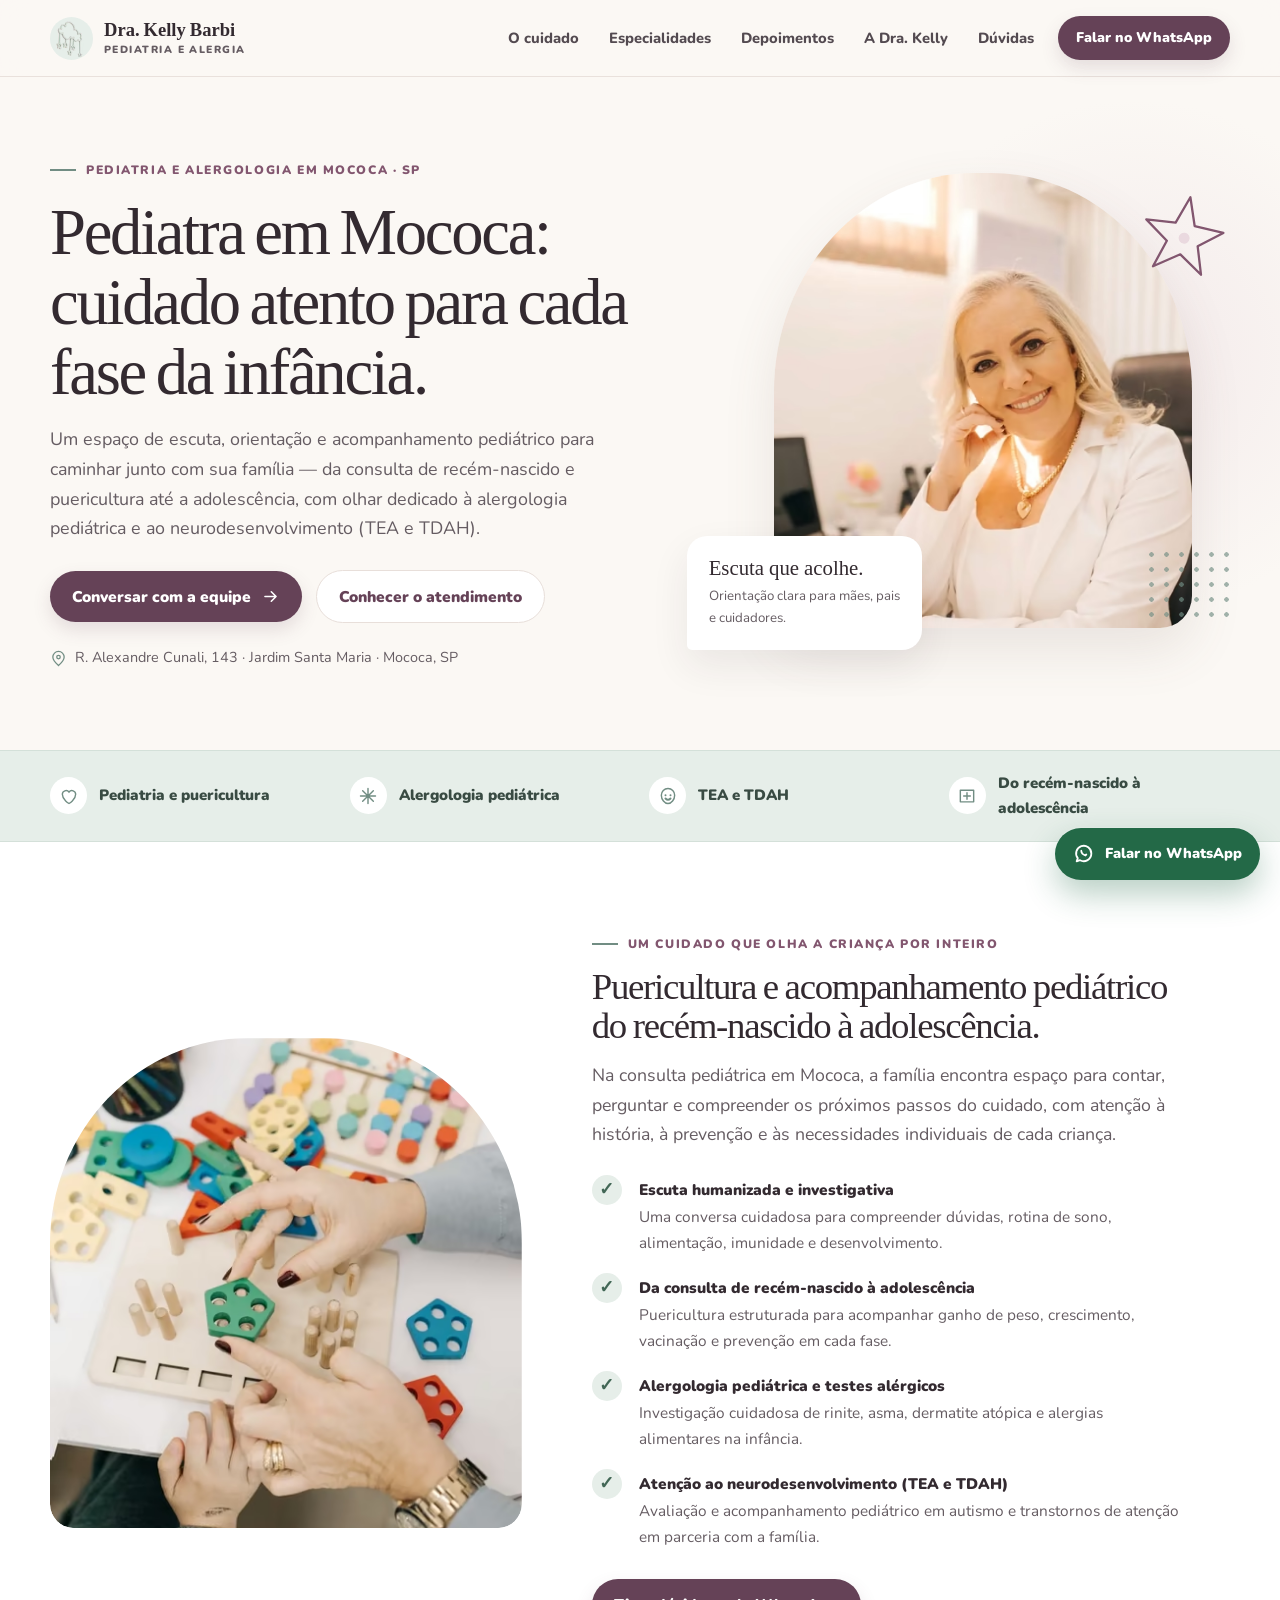
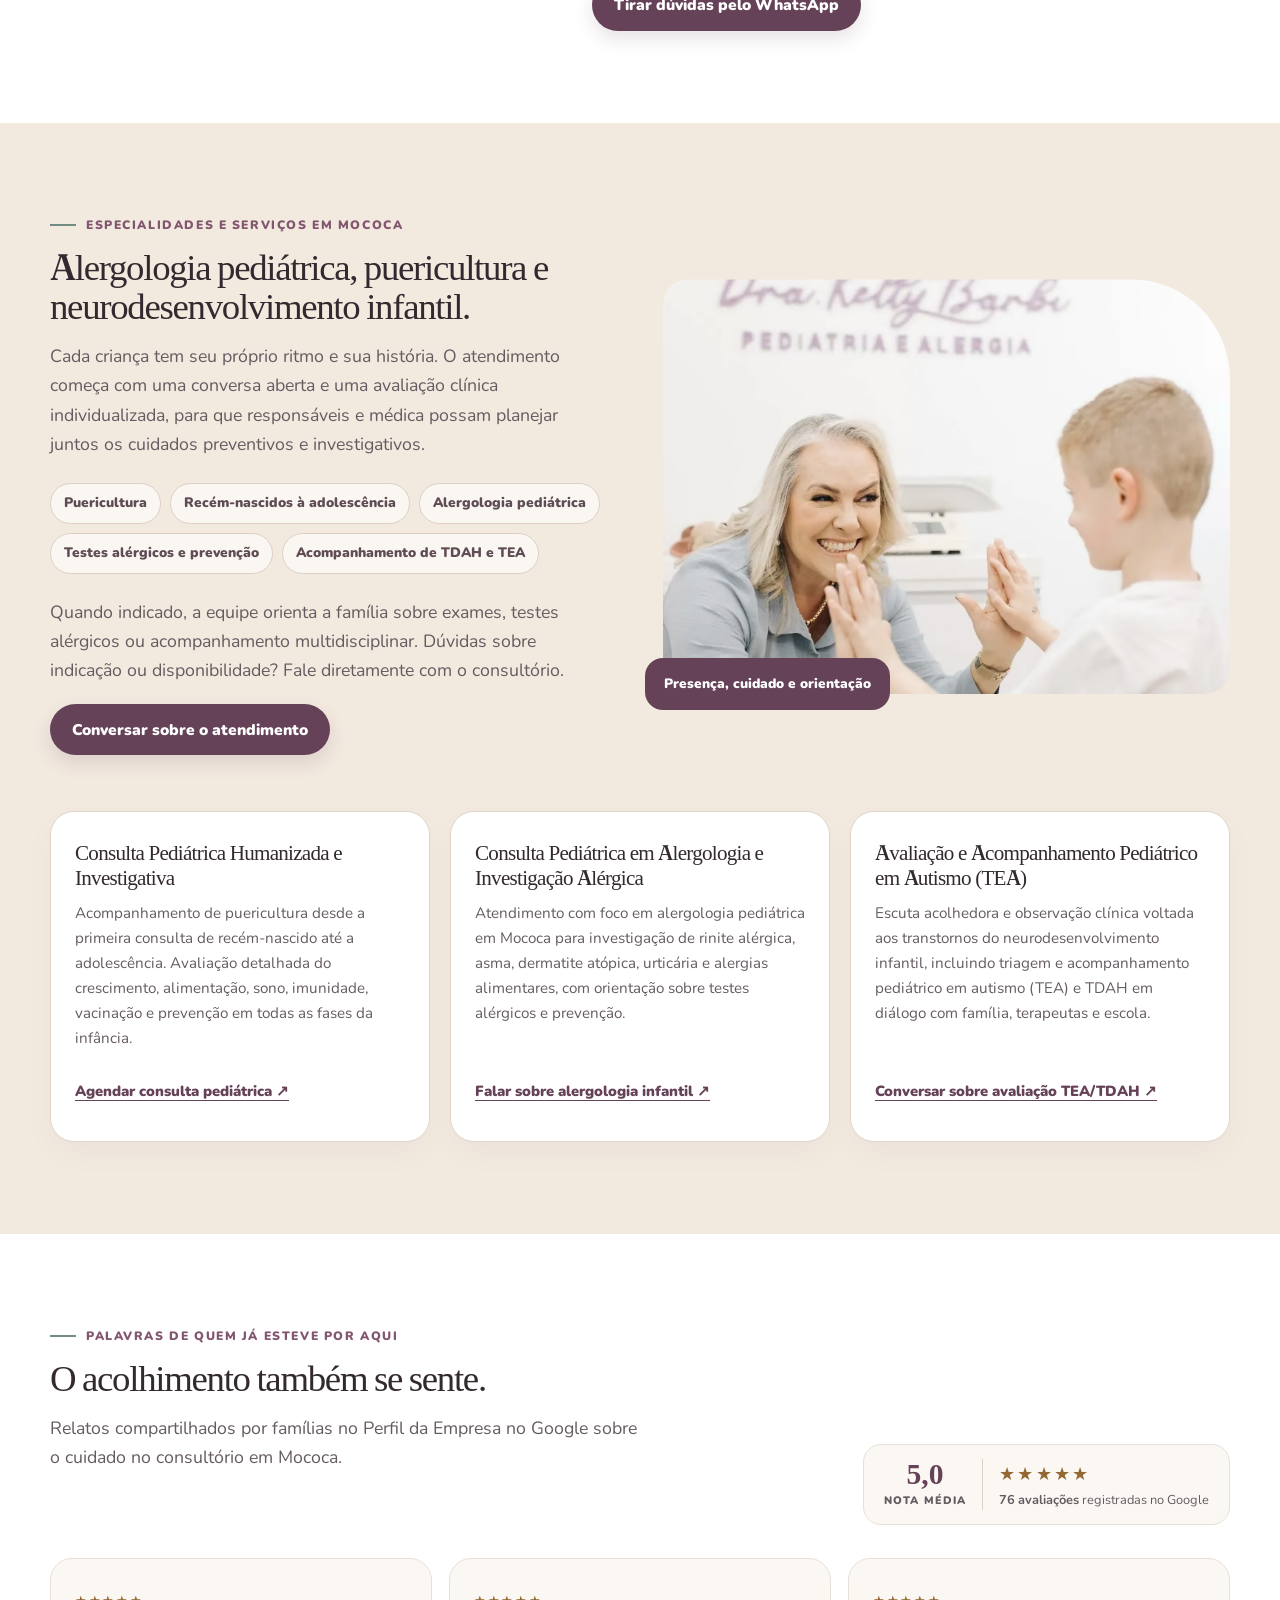
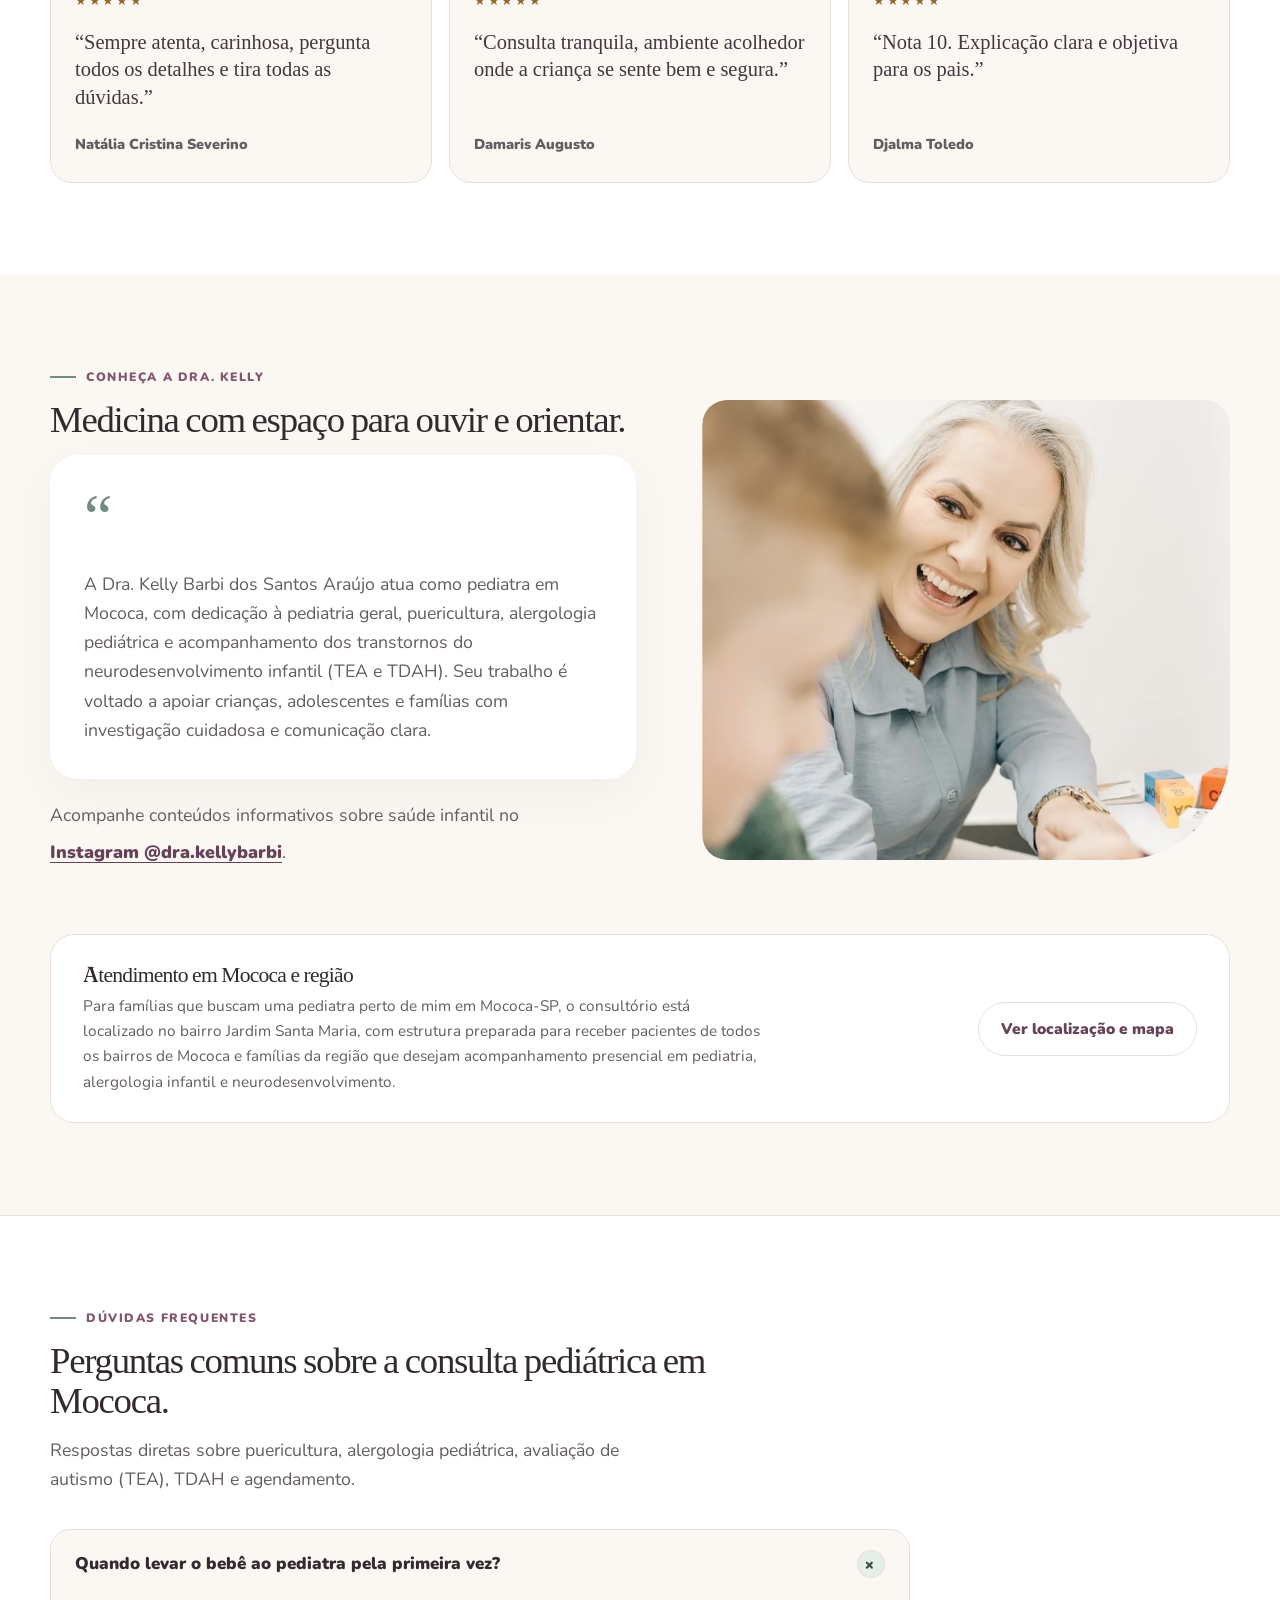
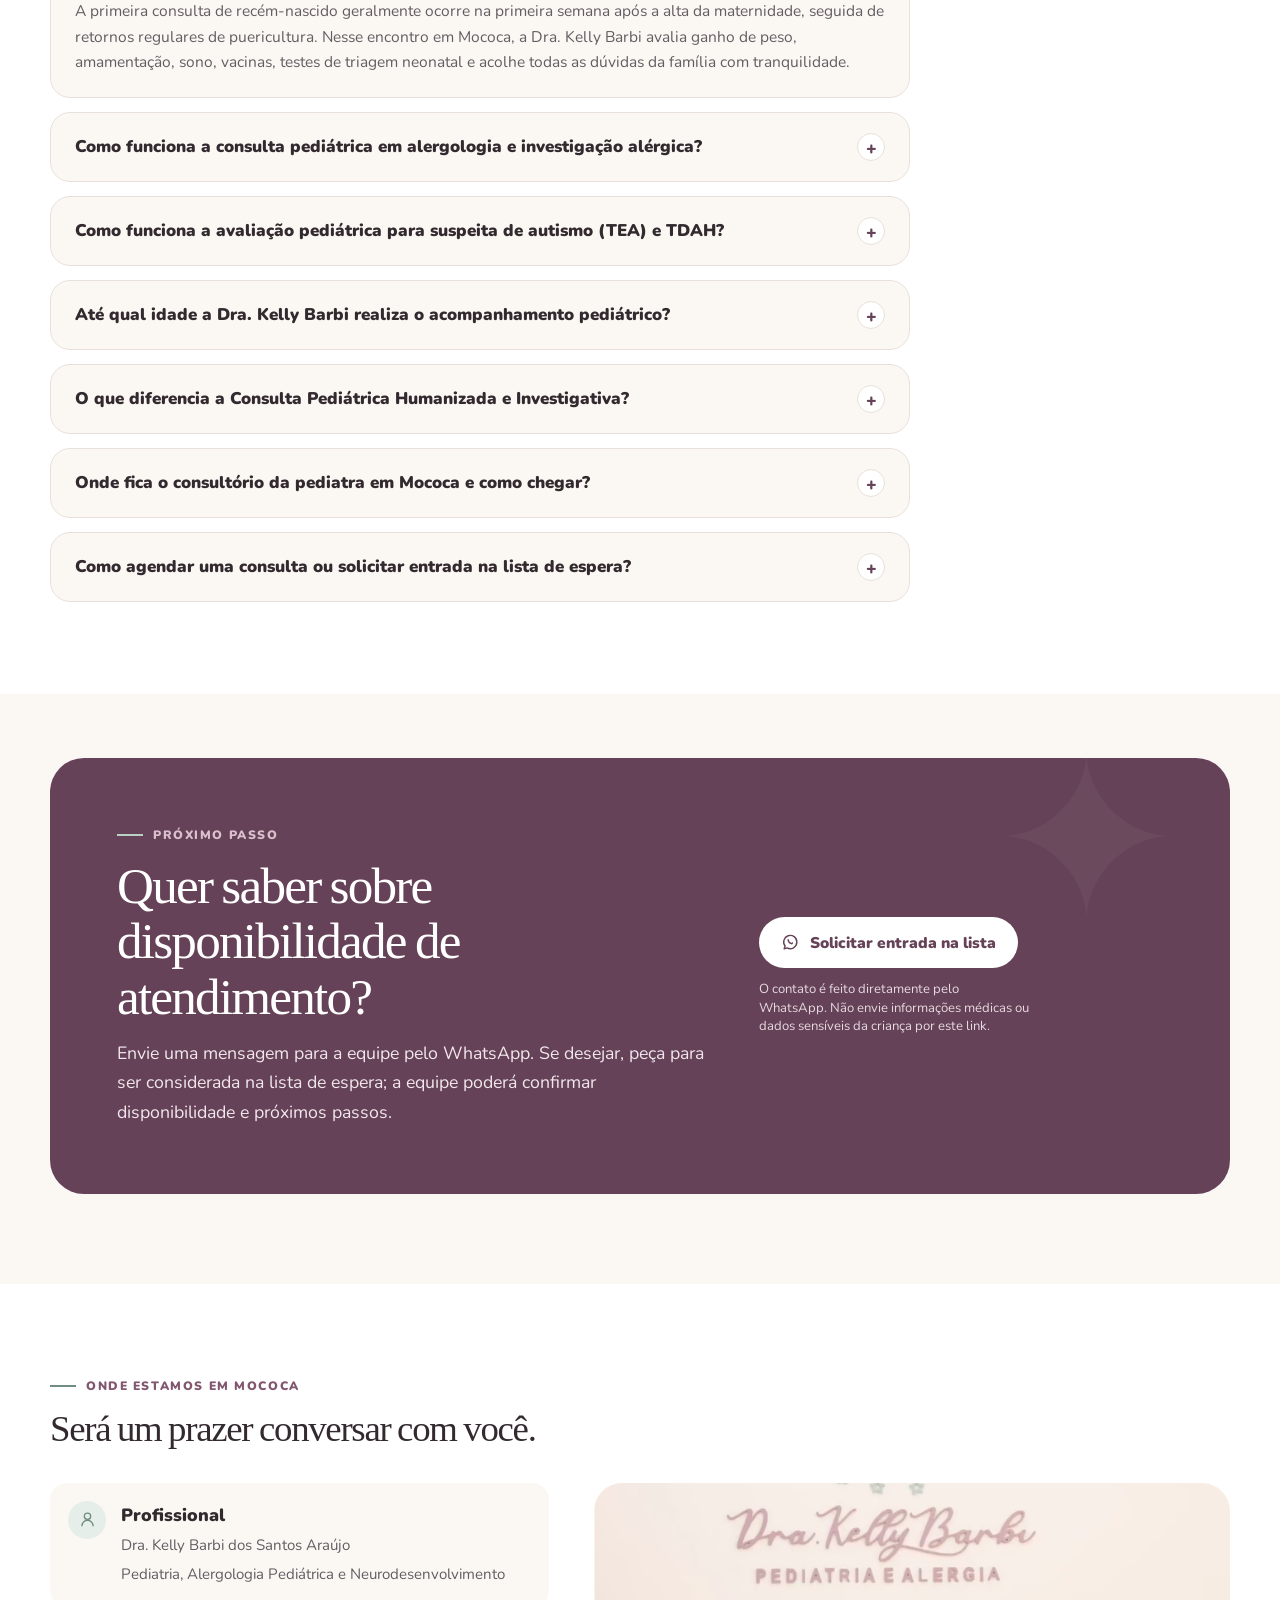
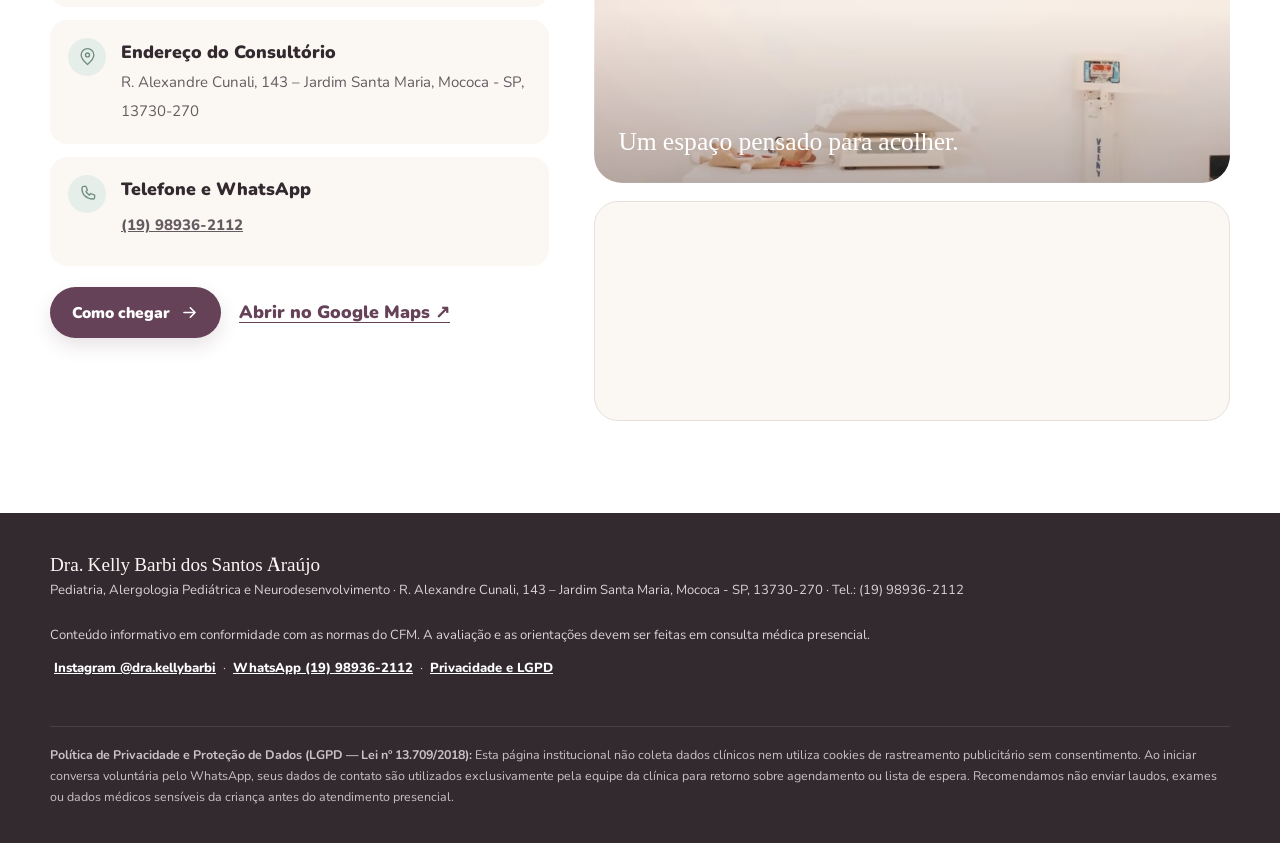
==== index.html @ 523e49e7 "fix(layout): use display:block on picture so grid items align side-by-side" ====
<!doctype html>
<html lang="pt-BR">
<head>
  <meta charset="utf-8">
  <meta name="viewport" content="width=device-width, initial-scale=1">
  <meta name="theme-color" content="#fbf8f4">
  <meta name="robots" content="index, follow, max-image-preview:large, max-snippet:-1, max-video-preview:-1">

  <!-- FASE 4 – SEO Local, AEO e GEO: Title (≤ 60 caracteres) e Meta Description (≤ 155 caracteres) -->
  <title>Pediatra em Mococa | Dra. Kelly Barbi — Alergia, TEA e TDAH</title>
  <meta name="description" content="Pediatra em Mococa-SP: Dra. Kelly Barbi. Puericultura, alergologia pediátrica, TEA e TDAH do recém-nascido à adolescência. Agende pelo WhatsApp!">

  <!-- TODO: Substituir https://SEU-DOMINIO.com.br pelo domínio definitivo antes da publicação -->
  <link rel="canonical" href="https://SEU-DOMINIO.com.br/">

  <!-- Favicons completos e Web App Manifest -->
  <link rel="icon" href="favicon.ico" sizes="any">
  <link rel="icon" type="image/png" sizes="32x32" href="assets/favicon-32x32.png">
  <link rel="icon" type="image/png" sizes="64x64" href="assets/favicon.png">
  <link rel="apple-touch-icon" sizes="180x180" href="assets/apple-touch-icon.png">
  <link rel="manifest" href="site.webmanifest">

  <!-- FASE 2 – Preload prioritário da imagem LCP do Hero (AVIF responsivo) e da fonte principal -->
  <link rel="preload" as="image" type="image/avif" imagesrcset="assets/pediatra-em-mococa-dra-kelly-barbi-480w.avif 480w, assets/pediatra-em-mococa-dra-kelly-barbi-768w.avif 768w, assets/pediatra-em-mococa-dra-kelly-barbi-1066w.avif 1066w" imagesizes="(max-width: 600px) 270px, (max-width: 900px) 480px, 435px" fetchpriority="high">
  <link rel="preload" href="fonts/fraunces.woff2" as="font" type="font/woff2" crossorigin>

  <!-- Open Graph & Twitter Card (1200x630 com logo e identidade da marca) -->
  <meta property="og:type" content="website">
  <meta property="og:locale" content="pt_BR">
  <meta property="og:url" content="https://SEU-DOMINIO.com.br/">
  <meta property="og:title" content="Pediatra em Mococa | Dra. Kelly Barbi — Alergia, TEA e TDAH">
  <meta property="og:description" content="Consultório de Pediatria, Alergologia Pediátrica e acompanhamento do neurodesenvolvimento (TEA e TDAH) em Mococa-SP. Converse com a equipe pelo WhatsApp.">
  <meta property="og:site_name" content="Dra. Kelly Barbi">
  <meta property="og:image" content="https://SEU-DOMINIO.com.br/assets/og-dra-kelly-barbi-pediatra-mococa.jpg">
  <meta property="og:image:type" content="image/jpeg">
  <meta property="og:image:width" content="1200">
  <meta property="og:image:height" content="630">
  <meta property="og:image:alt" content="Dra. Kelly Barbi — Pediatra e Alergologia Pediátrica em Mococa, SP">
  <meta name="twitter:card" content="summary_large_image">
  <meta name="twitter:title" content="Pediatra em Mococa | Dra. Kelly Barbi — Alergia, TEA e TDAH">
  <meta name="twitter:description" content="Cuidado pediátrico humanizado em Mococa-SP: puericultura, alergologia infantil e acompanhamento de TEA e TDAH. Fale no WhatsApp.">
  <meta name="twitter:image" content="https://SEU-DOMINIO.com.br/assets/og-dra-kelly-barbi-pediatra-mococa.jpg">
  <meta name="twitter:image:alt" content="Dra. Kelly Barbi — Pediatra e Alergologia Pediátrica em Mococa, SP">

  <style>
    @font-face{font-family:Fraunces;src:url('fonts/fraunces.woff2') format('woff2');font-style:normal;font-weight:100 900;font-display:swap}
    @font-face{font-family:Nunito;src:url('fonts/nunito.woff2') format('woff2');font-style:normal;font-weight:200 1000;font-display:swap}
    :root{--bg:#fbf8f4;--surface:#fff;--ink:#332a30;--muted:#655c62;--line:#e8dfda;--plum:#82566f;--plum-deep:#654257;--sage:#718d83;--sage-light:#e6eee9;--rose:#ead9df;--sand:#f2e9df;--font-display:'Fraunces',Georgia,serif;--font-body:'Nunito',Arial,sans-serif;--step-0:clamp(1rem,.95rem + .2vw,1.125rem);--step-2:clamp(1.6rem,1.25rem + 1.4vw,2.3rem);--step-3:clamp(2.45rem,1.8rem + 2.8vw,4.4rem);--space:clamp(1rem,.7rem + 1.3vw,1.7rem);--radius:26px;--ease:cubic-bezier(.2,.7,.2,1);--ease-smooth:cubic-bezier(0.16,1,0.3,1);--transition-smooth:var(--ease-smooth);--dur-fast:240ms;--dur-base:550ms;--dur-slow:850ms;--dist-sm:4px;--dist-md:18px;--dist-lg:28px;--motion-glow:0 16px 38px #65425718;--motion-ring:0 0 0 5px #82566f18}
    *{box-sizing:border-box}html{scroll-behavior:smooth;scroll-padding-top:88px}body{margin:0;background:var(--bg);color:var(--ink);font-family:var(--font-body);font-size:var(--step-0);line-height:1.65}picture{display:block}img{display:block;max-width:100%}a{color:inherit}a:focus-visible,summary:focus-visible{outline:3px solid #2f6757;outline-offset:4px;border-radius:6px}.sr-only{position:absolute;width:1px;height:1px;padding:0;margin:-1px;overflow:hidden;clip:rect(0,0,0,0);white-space:nowrap;border:0}.skip-link{position:absolute;left:-9999px;top:12px;z-index:50;background:var(--plum-deep);color:#fff;padding:12px 18px;border-radius:999px;font-weight:900;text-decoration:none}.skip-link:focus{left:16px}.wrap{width:min(1180px,calc(100% - 48px));margin:auto}.eyebrow{display:flex;align-items:center;gap:10px;text-transform:uppercase;letter-spacing:.13em;font-size:.76rem;font-weight:900;color:var(--plum)}.eyebrow:before{content:"";width:26px;height:2px;background:var(--sage)}
    h1,h2,h3,p{margin-top:0}h1,h2,h3{font-family:var(--font-display);font-weight:500;line-height:1.08;letter-spacing:-.035em}h1{font-size:var(--step-3);max-width:760px;margin:16px 0 20px}h2{font-size:var(--step-2);margin:12px 0 16px}h3{font-size:1.38rem;margin-bottom:9px}p{color:var(--muted)}
    .button{display:inline-flex;justify-content:center;align-items:center;gap:10px;min-height:46px;padding:13px 22px;border-radius:999px;text-decoration:none;font-weight:900;font-size:.97rem}.button-primary{background:var(--plum-deep);color:white;box-shadow:0 8px 18px #65425726}.button-primary:hover{background:#513344}.button-light{background:white;color:var(--plum-deep);border:1px solid var(--line)}.icon{width:19px;height:19px;flex:none}
    .topbar{position:sticky;top:0;z-index:20;background:rgba(251,248,244,.88);backdrop-filter:blur(12px);-webkit-backdrop-filter:blur(12px);border-bottom:1px solid #e9e1dc;transition:background-color .45s var(--ease-smooth),box-shadow .45s var(--ease-smooth)}.topbar.is-scrolled{background:rgba(251,248,244,.96);box-shadow:0 10px 30px #332a3012}.nav{height:76px;display:flex;align-items:center;justify-content:space-between;gap:22px}.brand{display:inline-flex;align-items:center;gap:11px;min-height:44px;text-decoration:none;flex:0 0 auto;min-width:max-content}.brand-mark{width:43px;height:43px;display:grid;place-items:center;background:var(--sage-light);border-radius:50%;overflow:hidden;flex:none}.brand-mark img{width:31px;height:38px;object-fit:contain}.brand-text{display:flex;flex-direction:column;line-height:1.1;flex:none;white-space:nowrap}.brand-text strong{font-family:var(--font-display);font-size:1.16rem;font-weight:600}.brand-text small{font-size:.65rem;letter-spacing:.14em;text-transform:uppercase;color:var(--muted);font-weight:900;margin-top:4px}.nav-links{display:flex;align-items:center;gap:18px;flex:0 0 auto}.nav-links a:not(.button){display:inline-flex;align-items:center;min-height:44px;padding:0 6px;text-decoration:none;color:#534a50;font-weight:800;font-size:.92rem}.nav .button{min-height:44px;padding:10px 18px;font-size:.88rem}
    .hero{padding:68px 0 55px;overflow:hidden;position:relative;isolation:isolate}.hero:before{content:"";position:absolute;z-index:-1;width:min(42vw,520px);aspect-ratio:1;border-radius:50%;right:-9%;top:3%;background:radial-gradient(circle,#ead9df72 0,transparent 70%);pointer-events:none}.hero-grid{display:grid;grid-template-columns:1.04fr .96fr;align-items:center;gap:48px}.hero-copy{padding:15px 0 25px}.hero-copy p{font-size:1.12rem;max-width:560px;margin-bottom:26px}.hero-actions{display:flex;align-items:center;gap:14px;flex-wrap:wrap}.place-line{display:flex;align-items:center;gap:8px;color:var(--muted);font-size:.9rem;margin-top:23px}.place-line svg{width:17px;color:var(--sage);flex:none}.hero-art{position:relative;min-height:495px}.hero-photo{position:absolute;right:7%;top:0;width:77%;height:455px;object-fit:cover;object-position:center 28%;border-radius:48% 48% 32px 32px;box-shadow:0 22px 52px #67544a1f}.photo-note{position:absolute;left:0;bottom:18px;max-width:235px;padding:20px 22px;background:#fff;border-radius:20px 20px 20px 5px;box-shadow:0 16px 38px #332a3015}.photo-note strong{display:block;font-family:var(--font-display);font-size:1.3rem;font-weight:500;line-height:1.2}.photo-note span{display:block;font-size:.83rem;color:var(--muted);margin-top:5px}.star-doodle{position:absolute;right:0;top:20px;width:92px;color:var(--plum);transform:rotate(10deg)}.dots{position:absolute;right:0;bottom:51px;width:86px;height:70px;background-image:radial-gradient(var(--sage) 2px,transparent 2.5px);background-size:15px 15px;opacity:.65}
    .service-strip{background:var(--sage-light);border-block:1px solid #d4e0d9}.service-items{display:grid;grid-template-columns:repeat(4,minmax(0,1fr));align-items:center;padding:20px 0;gap:18px}.service-item{display:flex;align-items:center;gap:12px;color:#394b43;font-weight:900;font-size:.94rem;min-width:0}.service-item .bubble{width:37px;height:37px;border-radius:50%;display:grid;place-items:center;background:white;color:var(--sage);flex:none}.service-item svg{width:20px;height:20px}
    section{padding:92px 0}.section-head{max-width:670px;margin-bottom:35px}.section-head p{max-width:590px}.benefits{background:#fff}.benefit-layout{display:grid;grid-template-columns:.85fr 1.15fr;gap:70px;align-items:center}.benefit-photo{height:490px;width:100%;object-fit:cover;border-radius:42% 42% 24px 24px;object-position:center 48%}.benefit-copy{max-width:590px}.benefit-list{list-style:none;margin:26px 0 30px;padding:0;display:grid;gap:18px}.benefit-list li{display:grid;grid-template-columns:34px 1fr;gap:13px;align-items:start}.check{width:30px;height:30px;border-radius:50%;background:var(--sage-light);color:#426756;display:grid;place-items:center;font-weight:1000}.benefit-list strong{display:block;color:var(--ink);font-weight:900}.benefit-list span:last-child{display:block;color:var(--muted);font-size:.96rem;margin-top:2px}
    .care{background:var(--sand)}.care-grid{display:grid;grid-template-columns:1fr 1fr;gap:46px;align-items:center}.care-copy p{max-width:520px}.care-image-wrap{position:relative}.care-image{width:100%;height:415px;object-fit:cover;border-radius:25px 100px 25px 25px}.care-tag{position:absolute;bottom:-18px;left:-18px;background:var(--plum-deep);color:white;border-radius:18px;padding:15px 19px;font-size:.85rem;font-weight:900}.care-pills{display:flex;gap:9px;flex-wrap:wrap;margin:24px 0}.pill{padding:8px 13px;border-radius:999px;background:#fff9;border:1px solid #ddcec3;font-size:.86rem;color:#5f4c55;font-weight:900}
    .services-grid{display:grid;grid-template-columns:repeat(3,minmax(0,1fr));gap:20px;margin-top:56px}.service-card{background:#fff;border:1px solid #e2d4c8;border-radius:24px;padding:28px 24px;display:flex;flex-direction:column;justify-content:space-between;gap:18px;box-shadow:0 12px 32px #332a3008}.service-card h3{font-size:1.32rem;line-height:1.2;color:var(--ink);margin-bottom:10px}.service-card p{font-size:.95rem;margin-bottom:0}.service-card .card-link{display:inline-flex;align-items:center;gap:8px;min-height:44px;font-weight:900;font-size:.92rem;color:var(--plum-deep);text-decoration:underline;text-underline-offset:4px}.service-card .card-link:hover{color:#492d3e}
    .reviews{background:#fff}.reviews-top{display:flex;align-items:end;justify-content:space-between;gap:30px;margin-bottom:33px}.google-proof{display:flex;align-items:center;gap:16px;background:var(--bg);border:1px solid var(--line);padding:14px 20px;border-radius:18px;max-width:100%}.google-proof .score-box{display:flex;flex-direction:column;align-items:center;padding-right:16px;border-right:1px solid #dcd0c9}.google-proof .score{font-family:var(--font-display);font-size:1.85rem;line-height:1;color:var(--plum-deep);font-weight:600}.google-proof .score-label{font-size:.68rem;text-transform:uppercase;letter-spacing:.1em;color:var(--muted);font-weight:900;margin-top:4px}.stars{color:#946832;letter-spacing:.13em}.google-proof .rating-copy{display:flex;flex-direction:column;gap:2px;max-width:100%}.google-proof small{display:block;color:var(--muted);font-size:.8rem;line-height:1.35}.review-grid{display:grid;grid-template-columns:repeat(3,1fr);gap:17px}.review{padding:26px 24px;background:#fbf8f4;border:1px solid var(--line);border-radius:22px;min-height:225px;display:flex;flex-direction:column;justify-content:space-between}.review blockquote{margin:13px 0 21px;font-family:var(--font-display);font-size:1.28rem;line-height:1.35;color:#443740}.review cite{font-style:normal;font-weight:900;color:var(--muted);font-size:.9rem}.review .stars{font-size:.82rem}
    .about{background:var(--bg)}.about-grid{display:grid;grid-template-columns:1fr .9fr;gap:66px;align-items:center}.about-card{background:#fff;border-radius:28px;padding:34px;box-shadow:0 16px 45px #51423a0d}.about-card .mark{font-family:var(--font-display);font-size:4rem;color:var(--sage);line-height:.8}.about-card p{margin:22px 0 0}.about-image{width:100%;height:460px;object-fit:cover;object-position:center 35%;border-radius:25px 25px 110px 25px}.about .social{display:inline-flex;align-items:center;min-height:44px;font-weight:900;color:var(--plum-deep);text-decoration-thickness:1px;text-underline-offset:4px}
    .region-box{margin-top:42px;padding:28px 32px;background:#fff;border:1px solid var(--line);border-radius:24px;display:flex;align-items:center;justify-content:space-between;gap:28px;flex-wrap:wrap}.region-box h3{font-size:1.35rem;margin-bottom:6px}.region-box p{margin:0;max-width:680px;font-size:.96rem}
    .faq{background:#fff;border-top:1px solid var(--line)}.faq-list{display:grid;gap:14px;max-width:860px}.faq-item{background:var(--bg);border:1px solid var(--line);border-radius:20px;overflow:hidden}.faq-item summary{list-style:none;cursor:pointer;padding:20px 24px;display:flex;align-items:center;justify-content:space-between;gap:16px;min-height:56px}.faq-item summary::-webkit-details-marker{display:none}.faq-item summary h3{font-family:var(--font-body);font-size:1.06rem;font-weight:900;letter-spacing:0;line-height:1.35;margin:0;color:var(--ink)}.faq-icon{width:28px;height:28px;border-radius:50%;background:#fff;border:1px solid var(--line);display:grid;place-items:center;color:var(--plum-deep);font-weight:900;flex:none;transition:transform var(--dur-fast) var(--ease-smooth)}.faq-item[open] .faq-icon{transform:rotate(45deg);background:var(--sage-light);color:#394b43}.faq-answer{padding:0 24px 22px}.faq-answer p{margin:0;font-size:.97rem;line-height:1.65}
    .wait{padding:64px 0 90px;background:var(--bg)}.wait-panel{position:relative;overflow:hidden;background:var(--plum-deep);border-radius:34px;padding:clamp(30px,6vw,67px);color:white;display:grid;grid-template-columns:1.2fr .8fr;gap:35px;align-items:center}.wait-panel:after{content:"✦";position:absolute;font-size:230px;line-height:1;color:#ffffff0b;right:4%;top:-29px;pointer-events:none}.wait-panel .eyebrow{color:#d9c0cc}.wait-panel .eyebrow:before{background:#b9d0c4}.wait-panel h2{font-size:clamp(2.1rem,1.7rem + 2vw,3.2rem);max-width:570px}.wait-panel p{color:#f1e7ec;max-width:590px;margin-bottom:0}.wait-action{position:relative;z-index:1;display:flex;flex-direction:column;align-items:flex-start;gap:12px}.wait-action .button{background:white;color:var(--plum-deep)}.wait-action small{color:#e6d9e0;font-size:.82rem;line-height:1.4;max-width:270px}
    .contact{background:#fff}.contact-grid{display:grid;grid-template-columns:.88fr 1.12fr;gap:45px;align-items:start}.contact-info{display:grid;gap:13px;font-style:normal}.contact-row{display:flex;gap:15px;align-items:flex-start;padding:18px;background:var(--bg);border-radius:17px}.contact-row .bubble{width:38px;height:38px;background:var(--sage-light);border-radius:50%;display:grid;place-items:center;color:var(--sage);flex:none}.contact-row strong{display:block;color:var(--ink);font-weight:900}.contact-row span,.contact-row a{color:var(--muted);font-size:.94rem}.contact-row a{display:inline-flex;align-items:center;min-height:44px;font-weight:800}.contact-actions{display:flex;align-items:center;gap:12px;flex-wrap:wrap;margin-top:8px}.map-link{display:inline-flex;align-items:center;min-height:44px;padding:0 6px;color:var(--plum-deep);font-weight:900;text-underline-offset:4px}.contact-visual-stack{display:grid;gap:18px}.contact-visual{height:300px;position:relative}.contact-visual picture{width:100%;height:100%}.contact-visual img{width:100%;height:100%;object-fit:cover;object-position:center 48%;border-radius:28px}.contact-visual:after{content:"";position:absolute;inset:0;border-radius:28px;background:linear-gradient(0deg,#332a3050,transparent 58%);pointer-events:none}.contact-caption{position:absolute;left:24px;bottom:20px;z-index:1;color:white;font-family:var(--font-display);font-size:1.6rem}.map-embed{height:220px;border-radius:24px;overflow:hidden;border:1px solid var(--line);background:var(--bg)}.map-embed iframe{width:100%;height:100%;border:0;display:block}
    footer{background:#332a30;color:#f9f5f1;padding:36px 0}.footer-inner{display:flex;justify-content:space-between;align-items:flex-start;gap:24px;flex-wrap:wrap}.footer-brand{font-family:var(--font-display);font-size:1.2rem}.footer-inner p{color:#dbd1d6;margin:0;font-size:.82rem;line-height:1.6}.footer-inner a{display:inline-flex;align-items:center;min-height:44px;padding:0 4px;color:#fff;font-weight:800}.footer-lgpd{width:100%;padding-top:18px;margin-top:12px;border-top:1px solid #4a3f46;font-size:.78rem;color:#cbc0c6}
    .button,.service-item .bubble,.service-card,.review,.hero-photo,.benefit-photo,.care-image,.about-image,.contact-row,.contact-visual img,.brand-mark,.about-card,.pill,.whatsapp-float,.faq-item{transition:transform var(--dur-base) var(--ease-smooth),scale .72s var(--ease-smooth),translate .45s var(--ease-smooth),box-shadow var(--dur-base) var(--ease-smooth),border-color .45s var(--ease-smooth),background-color .4s var(--ease-smooth)}
    .button:hover{box-shadow:0 12px 28px #65425728}.button-primary:hover,.wait-action .button:hover{box-shadow:0 14px 32px #65425736,var(--motion-ring)}.button-light:hover{box-shadow:0 10px 24px #332a3012;border-color:#d4c0ca}.button:focus-visible,.whatsapp-float:focus-visible{outline:3px solid #2f6757;outline-offset:4px;box-shadow:var(--motion-ring);transform:translateY(-1px)}.button:active,.whatsapp-float:active{transform:translateY(1px) scale(.985);box-shadow:0 3px 10px #332a3017}.service-item .bubble{box-shadow:0 0 0 0 #718d8300}.service-item:hover .bubble{transform:translateY(-3px);scale:1.06;box-shadow:0 0 0 7px #718d8314}.service-card:hover,.review:hover{transform:translateY(-6px);scale:1.01;border-color:#d4c0ca;box-shadow:0 20px 42px #332a3012}.about-card:hover{transform:translateY(-4px);box-shadow:0 22px 52px #51423a14}.pill:hover{transform:translateY(-2px);box-shadow:0 8px 18px #332a3010;border-color:#cdb7c2}.contact-row:hover{transform:translateX(var(--dist-sm));box-shadow:0 8px 22px #332a300d}.contact-row:focus-within{box-shadow:0 0 0 3px #718d8326}.brand:hover .brand-mark{transform:rotate(-5deg);scale:1.04;box-shadow:0 0 0 6px #718d8313}
    .motion-ready .motion-reveal{opacity:0;transform:translate3d(0,var(--dist-md),0);transition:opacity var(--dur-slow) var(--ease-smooth),transform var(--dur-slow) var(--ease-smooth);transition-delay:var(--reveal-delay,0ms)}.motion-ready .motion-reveal.is-visible{opacity:1;transform:translate3d(0,0,0)}
    @keyframes scrollRevealUp{from{opacity:0;transform:translate3d(0,var(--dist-md),0)}to{opacity:1;transform:translate3d(0,0,0)}}
    @supports (animation-timeline: view()){.motion-ready .motion-reveal:not(.is-visible){animation:scrollRevealUp var(--dur-slow) var(--ease-smooth) both;animation-timeline:view();animation-range:entry 4% cover 22%}}
    .benefit-photo,.care-image{translate:0 var(--parallax-y,0px)}.motion-ready.has-scrolled .image-reveal:not(.is-visible){opacity:0;filter:blur(12px);scale:.96;clip-path:inset(0 0 18% 0 round 24px)}.motion-ready .image-reveal.is-visible{opacity:1;filter:blur(0);scale:1;clip-path:inset(0 0 0 0 round 24px);transition:opacity .9s var(--ease-smooth),filter .95s var(--ease-smooth),scale .95s var(--ease-smooth),clip-path .95s var(--ease-smooth),box-shadow .6s var(--ease-smooth),translate .28s ease-out}.hero-photo:hover,.benefit-photo:hover,.care-image:hover,.about-image:hover,.contact-visual img:hover{scale:1.04;box-shadow:0 22px 48px #65425729,0 0 24px #ead9df80}
    .whatsapp-float{position:fixed;right:20px;bottom:20px;z-index:30;display:inline-flex;align-items:center;gap:10px;min-height:52px;min-width:52px;padding:12px 18px;border-radius:999px;background:#236947;color:#fff;text-decoration:none;font-weight:900;font-size:.9rem;box-shadow:0 14px 32px rgba(35,105,71,.32),0 0 0 1px rgba(255,255,255,.22)}.whatsapp-float svg{width:22px;height:22px;flex:none}.whatsapp-float:hover{background:#1b5438;transform:translateY(-3px) scale(1.02);box-shadow:0 18px 38px rgba(35,105,71,.42),0 0 0 5px rgba(113,141,131,.2)}
    @media(hover:hover) and (pointer:fine){.button:hover{transform:translateY(-3px) scale(1.015)}.button.magnetic:hover,.whatsapp-float.magnetic:hover{transform:translate3d(var(--mag-x,0px),calc(var(--mag-y,0px) - 2px),0) scale(1.02)}}
    @media(max-width:900px){.wrap{width:min(100% - 36px,700px)}.nav{height:68px}.nav-links{gap:13px}.nav-links a:not(.button){display:none}.hero{padding:45px 0 38px}.hero-grid{grid-template-columns:1fr;gap:20px}.hero-copy{padding:0}.hero-art{min-height:440px}.hero-photo{width:76%;height:410px;right:8%}.photo-note{left:0;bottom:4px}.hero:before{width:78vw;right:-35%;top:8%}.benefit-layout,.care-grid,.about-grid,.contact-grid,.services-grid{grid-template-columns:1fr;gap:32px}.benefit-photo{height:430px;max-width:500px}.benefit-layout{gap:34px}.care-image-wrap{order:2}.about-image{height:420px;max-width:520px}.wait-panel{grid-template-columns:1fr}.wait-action{margin-top:4px}.service-items{grid-template-columns:repeat(2,1fr)}.reviews-top{align-items:flex-start;flex-direction:column}.review-grid{grid-template-columns:1fr}}
    @media(max-width:600px){.wrap{width:calc(100% - 34px)}.nav{gap:8px}.nav .button{padding:10px 13px;font-size:.8rem}.brand{gap:8px}.brand-mark{width:38px;height:38px}.brand-mark img{width:27px;height:34px}.brand-text strong{font-size:1.02rem}.brand-text small{font-size:.56rem}.hero{padding-top:37px}.hero-copy p{font-size:1.02rem}.hero-actions{align-items:stretch}.hero-actions .button{width:100%}.place-line{margin-top:18px}.hero-art{min-height:365px}.hero-photo{height:340px;width:78%;right:7%;border-radius:48% 48% 24px 24px}.photo-note{max-width:190px;padding:14px 16px;bottom:1px}.photo-note strong{font-size:1.1rem}.photo-note span{font-size:.75rem}.star-doodle{width:66px;right:0;top:6px}.dots{width:60px;height:55px;bottom:30px}.service-items{gap:13px;padding:16px 0}.service-item{font-size:.79rem;line-height:1.25;gap:8px}.service-item .bubble{width:32px;height:32px}.service-item svg{width:17px}.service-strip .wrap{width:calc(100% - 26px)}section{padding:68px 0}.section-head{margin-bottom:26px}.benefit-photo{height:350px}.benefit-list{gap:15px}.care-image{height:310px;border-radius:22px 78px 22px 22px}.care-tag{left:8px;bottom:-14px;font-size:.77rem}.care-pills{gap:7px}.pill{font-size:.78rem;padding:7px 10px}.services-grid{margin-top:38px;gap:16px}.service-card{padding:22px 20px}.reviews-top{gap:18px}.google-proof{padding:12px 14px;gap:12px}.google-proof .score{font-size:1.5rem}.review{min-height:0;padding:21px}.review blockquote{font-size:1.2rem}.about-card{padding:25px}.about-image{height:345px;border-radius:22px 22px 78px 22px}.region-box{padding:22px 20px;gap:18px}.faq-item summary{padding:16px 18px}.faq-answer{padding:0 18px 18px}.wait{padding:44px 0 68px}.wait-panel{padding:30px 24px;border-radius:26px}.wait-panel:after{font-size:150px;right:-1%;top:-15px}.wait-action{align-items:stretch}.wait-action .button{width:100%}.contact-actions .button{width:100%}.contact-visual{height:240px}.contact-caption{font-size:1.35rem;left:18px}.footer-inner{align-items:flex-start;flex-direction:column}.footer-inner p{max-width:390px}.whatsapp-float{right:14px;bottom:14px;padding:12px 16px;font-size:.84rem;min-height:48px}}
    @media(max-width:380px){.nav .button{padding:8px 9px;font-size:.69rem}.brand{gap:7px}.brand-mark{width:34px;height:34px}.brand-mark img{width:24px;height:30px}.brand-text strong{font-size:.9rem}.brand-text small{font-size:.5rem;letter-spacing:.11em}}
    @media(max-width:360px){.whatsapp-float .float-text{position:absolute;width:1px;height:1px;padding:0;margin:-1px;overflow:hidden;clip:rect(0,0,0,0);white-space:nowrap;border:0}.whatsapp-float{width:52px;height:52px;padding:0;justify-content:center}}
    @media(max-width:340px){.service-items{grid-template-columns:repeat(2,minmax(0,1fr));gap:11px 8px}.service-item{font-size:.74rem;gap:6px}.service-item .bubble{width:30px;height:30px}.service-strip .wrap{width:calc(100% - 34px)}}
    @media(prefers-reduced-motion:reduce){html{scroll-behavior:auto}*,*::before,*::after{transition:none!important;animation:none!important}.motion-reveal,.motion-reveal.is-visible{opacity:1!important;transform:none!important}.image-reveal,.image-reveal.is-visible,.benefit-photo,.care-image{opacity:1!important;filter:none!important;scale:1!important;clip-path:none!important;translate:none!important;will-change:auto!important}.button,.button:hover,.button:active,.whatsapp-float,.whatsapp-float:hover,.service-card:hover,.review:hover,.about-card:hover,.pill:hover,.contact-row,.service-item .bubble,.brand-mark,.hero-photo:hover,.benefit-photo:hover,.care-image:hover,.about-image:hover,.contact-visual img:hover{transform:none!important;scale:1!important;translate:none!important;will-change:auto!important}}
  </style>

  <!-- FASE 4 – Dados Estruturados JSON-LD: Physician + MedicalBusiness/LocalBusiness + FAQPage + BreadcrumbList (sem AggregateRating auto-publicado) -->
  <!-- TODO: Confirmar horário exato de funcionamento e número de CRM-SP/RQE para inclusão opcional -->
  <script type="application/ld+json">
  {
    "@context": "https://schema.org",
    "@graph": [
      {
        "@type": ["Physician", "MedicalBusiness", "LocalBusiness"],
        "@id": "https://SEU-DOMINIO.com.br/#physician",
        "name": "Dra. Kelly Barbi dos Santos Araújo",
        "alternateName": "Dra. Kelly Barbi — Pediatra em Mococa",
        "description": "Consultório de Pediatria, Alergologia Pediátrica e acompanhamento de Transtornos do Neurodesenvolvimento (TDAH e TEA) em Mococa - SP, do recém-nascido à adolescência.",
        "url": "https://SEU-DOMINIO.com.br/",
        "telephone": "+55-19-98936-2112",
        "image": "https://SEU-DOMINIO.com.br/assets/pediatra-em-mococa-dra-kelly-barbi.webp",
        "logo": "https://SEU-DOMINIO.com.br/assets/logo-dra-kelly-barbi-pediatra-mococa.png",
        "medicalSpecialty": ["Pediatric", "Allergy and Immunology"],
        "address": {
          "@type": "PostalAddress",
          "streetAddress": "R. Alexandre Cunali, 143 – Jardim Santa Maria",
          "addressLocality": "Mococa",
          "addressRegion": "SP",
          "postalCode": "13730-270",
          "addressCountry": "BR"
        },
        "geo": {
          "@type": "GeoCoordinates",
          "latitude": -21.4647,
          "longitude": -47.0026
        },
        "hasMap": "https://maps.google.com/?q=R.+Alexandre+Cunali,+143,+Mococa,+SP",
        "openingHoursSpecification": [
          {
            "@type": "OpeningHoursSpecification",
            "dayOfWeek": ["Monday", "Tuesday", "Wednesday", "Thursday", "Friday"],
            "opens": "08:00",
            "closes": "18:00"
          }
        ],
        "areaServed": [
          {
            "@type": "City",
            "name": "Mococa",
            "containedInPlace": {
              "@type": "State",
              "name": "São Paulo"
            }
          }
        ],
        "availableService": [
          {
            "@type": "MedicalProcedure",
            "name": "Consulta Pediátrica Humanizada e Investigativa",
            "description": "Puericultura, consulta de recém-nascido até a adolescência, acompanhamento do crescimento e prevenção pediátrica em Mococa."
          },
          {
            "@type": "MedicalProcedure",
            "name": "Consulta Pediátrica em Alergologia e Investigação Alérgica",
            "description": "Investigação de alergias respiratórias, cutâneas e alimentares na infância, orientação sobre testes alérgicos e prevenção."
          },
          {
            "@type": "MedicalProcedure",
            "name": "Avaliação e Acompanhamento Pediátrico em Autismo (TEA)",
            "description": "Avaliação clínica e acompanhamento pediátrico de Transtornos do Neurodesenvolvimento, incluindo TEA e TDAH."
          }
        ],
        "sameAs": [
          "https://www.instagram.com/dra.kellybarbi/"
        ]
      },
      {
        "@type": "BreadcrumbList",
        "@id": "https://SEU-DOMINIO.com.br/#breadcrumb",
        "itemListElement": [
          {
            "@type": "ListItem",
            "position": 1,
            "name": "Início — Pediatra em Mococa",
            "item": "https://SEU-DOMINIO.com.br/"
          }
        ]
      },
      {
        "@type": "FAQPage",
        "@id": "https://SEU-DOMINIO.com.br/#faq",
        "mainEntity": [
          {
            "@type": "Question",
            "name": "Quando levar o bebê ao pediatra pela primeira vez?",
            "acceptedAnswer": {
              "@type": "Answer",
              "text": "A primeira consulta de recém-nascido geralmente ocorre na primeira semana após a alta da maternidade, seguida de retornos regulares de puericultura. Nesse encontro em Mococa, a Dra. Kelly Barbi avalia ganho de peso, amamentação, sono, vacinas, testes de triagem neonatal e acolhe todas as dúvidas da família com tranquilidade."
            }
          },
          {
            "@type": "Question",
            "name": "Como funciona a consulta pediátrica em alergologia e investigação alérgica?",
            "acceptedAnswer": {
              "@type": "Answer",
              "text": "Na Consulta Pediátrica em Alergologia e Investigação Alérgica, a médica analisa detalhadamente o histórico clínico, a rotina alimentar e o ambiente da criança para investigar rinite, asma, dermatite atópica ou alergias alimentares. Quando clinicamente indicado, orienta testes alérgicos específicos e constrói um plano individualizado de prevenção e controle."
            }
          },
          {
            "@type": "Question",
            "name": "Como funciona a avaliação pediátrica para suspeita de autismo (TEA) e TDAH?",
            "acceptedAnswer": {
              "@type": "Answer",
              "text": "A Avaliação e Acompanhamento Pediátrico em Autismo (TEA) e TDAH envolve escuta atenta do relato familiar e escolar, além da observação cuidadosa dos marcos do neurodesenvolvimento infantil, comunicação, interação social e atenção. O acompanhamento é contínuo e integrado com terapeutas e escola, respeitando o ritmo único de cada criança."
            }
          },
          {
            "@type": "Question",
            "name": "Até qual idade a Dra. Kelly Barbi realiza o acompanhamento pediátrico?",
            "acceptedAnswer": {
              "@type": "Answer",
              "text": "O acompanhamento no consultório em Mococa abrange todas as fases do desenvolvimento, desde a primeira consulta de recém-nascido e lactente, passando pela infância, até a adolescência. As consultas de puericultura acompanham crescimento físico, nutrição, calendário vacinal, saúde emocional e prevenção em cada etapa da vida."
            }
          },
          {
            "@type": "Question",
            "name": "O que diferencia a Consulta Pediátrica Humanizada e Investigativa?",
            "acceptedAnswer": {
              "@type": "Answer",
              "text": "A Consulta Pediátrica Humanizada e Investigativa prioriza o tempo de escuta, o vínculo de confiança com a criança e a investigação cuidadosa de sintomas recorrentes, rotina de sono, alimentação e desenvolvimento. Os pais recebem explicações claras e acessíveis para participar ativamente de cada decisão sobre o cuidado infantil."
            }
          },
          {
            "@type": "Question",
            "name": "Onde fica o consultório da pediatra em Mococa e como chegar?",
            "acceptedAnswer": {
              "@type": "Answer",
              "text": "O consultório da Dra. Kelly Barbi está localizado na Rua Alexandre Cunali, 143, no bairro Jardim Santa Maria, em Mococa - SP (CEP 13730-270). O espaço foi planejado para acolher crianças e famílias de Mococa e região com conforto, fácil acesso e rota direta pelo Google Maps."
            }
          },
          {
            "@type": "Question",
            "name": "Como agendar uma consulta ou solicitar entrada na lista de espera?",
            "acceptedAnswer": {
              "@type": "Answer",
              "text": "O contato para informações sobre agendamento ou solicitação de inclusão na lista de espera é realizado diretamente com a equipe pelo WhatsApp no número (19) 98936-2112. Basta clicar nos botões de atendimento desta página para enviar uma mensagem pré-preenchida e verificar a disponibilidade de horários."
            }
          }
        ]
      }
    ]
  }
  </script>
</head>
<body>
  <a class="skip-link" href="#inicio">Pular para o conteúdo principal</a>
  <header class="topbar">
    <div class="wrap nav">
      <a class="brand" href="#inicio">
        <span class="brand-mark" aria-hidden="true"><picture><source type="image/avif" srcset="assets/logo-dra-kelly-barbi-pediatra-mococa-62w.avif 1x, assets/logo-dra-kelly-barbi-pediatra-mococa-124w.avif 2x"><source type="image/webp" srcset="assets/logo-dra-kelly-barbi-pediatra-mococa-62w.webp 1x, assets/logo-dra-kelly-barbi-pediatra-mococa-124w.webp 2x"><img src="assets/logo-dra-kelly-barbi-pediatra-mococa.png" alt="" width="31" height="38" decoding="async"></picture></span>
        <span class="brand-text"><strong>Dra. Kelly Barbi</strong><small>Pediatria e alergia</small></span>
      </a>
      <nav class="nav-links" aria-label="Navegação principal">
        <a href="#cuidado">O cuidado</a>
        <a href="#atendimento">Especialidades</a>
        <a href="#depoimentos">Depoimentos</a>
        <a href="#sobre">A Dra. Kelly</a>
        <a href="#perguntas-frequentes">Dúvidas</a>
        <a class="button button-primary" href="https://wa.me/5519989362112?text=Ol%C3%A1%2C%20encontrei%20o%20site%20da%20Dra.%20Kelly%20Barbi%20e%20gostaria%20de%20conversar%20sobre%20uma%20consulta%20pedi%C3%A1trica%20em%20Mococa." target="_blank" rel="noopener" data-cta-context="whatsapp_topo">Falar no WhatsApp</a>
      </nav>
    </div>
  </header>

  <main>
    <section class="hero" id="inicio">
      <div class="wrap hero-grid">
        <div class="hero-copy">
          <span class="eyebrow">Pediatria e Alergologia em Mococa · SP</span>
          <h1>Pediatra em Mococa: cuidado atento para cada fase da infância.</h1>
          <p>Um espaço de escuta, orientação e acompanhamento pediátrico para caminhar junto com sua família — da consulta de recém-nascido e puericultura até a adolescência, com olhar dedicado à alergologia pediátrica e ao neurodesenvolvimento (TEA e TDAH).</p>
          <div class="hero-actions">
            <a class="button button-primary" href="https://wa.me/5519989362112?text=Ol%C3%A1%2C%20gostaria%20de%20agendar%20ou%20conversar%20sobre%20uma%20consulta%20com%20a%20Dra.%20Kelly%20Barbi%20em%20Mococa." target="_blank" rel="noopener" data-cta-context="whatsapp_hero">Conversar com a equipe <svg class="icon" viewBox="0 0 24 24" fill="none" aria-hidden="true"><path d="M5 12h14m-6-6 6 6-6 6" stroke="currentColor" stroke-width="2" stroke-linecap="round" stroke-linejoin="round"/></svg></a>
            <a class="button button-light" href="#atendimento">Conhecer o atendimento</a>
          </div>
          <div class="place-line"><svg viewBox="0 0 24 24" fill="none" aria-hidden="true"><path d="M20 10c0 5-8 12-8 12S4 15 4 10a8 8 0 1 1 16 0Z" stroke="currentColor" stroke-width="1.8"/><circle cx="12" cy="10" r="2.5" stroke="currentColor" stroke-width="1.8"/></svg>R. Alexandre Cunali, 143 · Jardim Santa Maria · Mococa, SP</div>
        </div>
        <div class="hero-art">
          <picture>
            <source type="image/avif" srcset="assets/pediatra-em-mococa-dra-kelly-barbi-480w.avif 480w, assets/pediatra-em-mococa-dra-kelly-barbi-768w.avif 768w, assets/pediatra-em-mococa-dra-kelly-barbi-1066w.avif 1066w" sizes="(max-width: 600px) 270px, (max-width: 900px) 480px, 435px">
            <source type="image/webp" srcset="assets/pediatra-em-mococa-dra-kelly-barbi-480w.webp 480w, assets/pediatra-em-mococa-dra-kelly-barbi-768w.webp 768w, assets/pediatra-em-mococa-dra-kelly-barbi-1066w.webp 1066w" sizes="(max-width: 600px) 270px, (max-width: 900px) 480px, 435px">
            <img class="hero-photo" src="assets/pediatra-em-mococa-dra-kelly-barbi.webp" alt="Dra. Kelly Barbi sorrindo em seu consultório de pediatria em Mococa" width="1066" height="1600" fetchpriority="high" decoding="sync">
          </picture>
          <svg class="star-doodle" viewBox="0 0 100 88" fill="none" aria-hidden="true"><path d="M50 4 60 34l32 2-25 19 9 30-26-18-27 18 10-30L7 36l32-2L50 4Z" stroke="currentColor" stroke-width="2.5" stroke-linejoin="round"/><circle cx="51" cy="49" r="6" fill="#ead9df"/></svg>
          <div class="dots" aria-hidden="true"></div>
          <div class="photo-note"><strong>Escuta que acolhe.</strong><span>Orientação clara para mães, pais e cuidadores.</span></div>
        </div>
      </div>
    </section>

    <div class="service-strip" aria-label="Áreas de cuidado">
      <div class="wrap service-items">
        <div class="service-item"><span class="bubble"><svg viewBox="0 0 24 24" fill="none" aria-hidden="true"><path d="M12 21s-8-4.5-8-11a4.5 4.5 0 0 1 8-2.8A4.5 4.5 0 0 1 20 10c0 6.5-8 11-8 11Z" stroke="currentColor" stroke-width="1.7"/></svg></span>Pediatria e puericultura</div>
        <div class="service-item"><span class="bubble"><svg viewBox="0 0 24 24" fill="none" aria-hidden="true"><path d="M12 3v18M3 12h18M5.6 5.6l12.8 12.8m0-12.8L5.6 18.4" stroke="currentColor" stroke-width="1.7" stroke-linecap="round"/></svg></span>Alergologia pediátrica</div>
        <div class="service-item"><span class="bubble"><svg viewBox="0 0 24 24" fill="none" aria-hidden="true"><path d="M12 3c-4.6 0-8 3.4-8 8 0 5.2 4 10 8 10s8-4.8 8-10c0-4.6-3.4-8-8-8Z" stroke="currentColor" stroke-width="1.7"/><path d="M9 11h.01M15 11h.01M9 15c2 2 4 2 6 0" stroke="currentColor" stroke-width="2.4" stroke-linecap="round"/></svg></span>TEA e TDAH</div>
        <div class="service-item"><span class="bubble"><svg viewBox="0 0 24 24" fill="none" aria-hidden="true"><path d="M8 12h8M12 8v8M4 5h16v14H4z" stroke="currentColor" stroke-width="1.7" stroke-linecap="round" stroke-linejoin="round"/></svg></span>Do recém-nascido à adolescência</div>
      </div>
    </div>

    <section class="benefits" id="cuidado">
      <div class="wrap benefit-layout">
        <picture>
          <source type="image/avif" srcset="assets/desenvolvimento-infantil-pediatra-mococa-480w.avif 480w, assets/desenvolvimento-infantil-pediatra-mococa-768w.avif 768w, assets/desenvolvimento-infantil-pediatra-mococa-1066w.avif 1066w" sizes="(max-width: 600px) 270px, (max-width: 900px) 480px, 480px">
          <source type="image/webp" srcset="assets/desenvolvimento-infantil-pediatra-mococa-480w.webp 480w, assets/desenvolvimento-infantil-pediatra-mococa-768w.webp 768w, assets/desenvolvimento-infantil-pediatra-mococa-1066w.webp 1066w" sizes="(max-width: 600px) 270px, (max-width: 900px) 480px, 480px">
          <img class="benefit-photo" src="assets/desenvolvimento-infantil-pediatra-mococa.webp" alt="Mãos da pediatra e de uma criança explorando um brinquedo educativo durante avaliação do desenvolvimento infantil em Mococa" width="1066" height="1600" loading="lazy" decoding="async">
        </picture>
        <div class="benefit-copy">
          <span class="eyebrow">Um cuidado que olha a criança por inteiro</span>
          <h2>Puericultura e acompanhamento pediátrico do recém-nascido à adolescência.</h2>
          <p>Na consulta pediátrica em Mococa, a família encontra espaço para contar, perguntar e compreender os próximos passos do cuidado, com atenção à história, à prevenção e às necessidades individuais de cada criança.</p>
          <ul class="benefit-list">
            <li><span class="check" aria-hidden="true">✓</span><span><strong>Escuta humanizada e investigativa</strong><span>Uma conversa cuidadosa para compreender dúvidas, rotina de sono, alimentação, imunidade e desenvolvimento.</span></span></li>
            <li><span class="check" aria-hidden="true">✓</span><span><strong>Da consulta de recém-nascido à adolescência</strong><span>Puericultura estruturada para acompanhar ganho de peso, crescimento, vacinação e prevenção em cada fase.</span></span></li>
            <li><span class="check" aria-hidden="true">✓</span><span><strong>Alergologia pediátrica e testes alérgicos</strong><span>Investigação cuidadosa de rinite, asma, dermatite atópica e alergias alimentares na infância.</span></span></li>
            <li><span class="check" aria-hidden="true">✓</span><span><strong>Atenção ao neurodesenvolvimento (TEA e TDAH)</strong><span>Avaliação e acompanhamento pediátrico em autismo e transtornos de atenção em parceria com a família.</span></span></li>
          </ul>
          <a class="button button-primary" href="https://wa.me/5519989362112?text=Ol%C3%A1%2C%20gostaria%20de%20tirar%20uma%20d%C3%BAvida%20sobre%20puericultura%20e%20consulta%20pedi%C3%A1trica%20em%20Mococa." target="_blank" rel="noopener" data-cta-context="whatsapp_cuidado">Tirar dúvidas pelo WhatsApp</a>
        </div>
      </div>
    </section>

    <section class="care" id="atendimento">
      <div class="wrap">
        <div class="care-grid">
          <div class="care-copy">
            <span class="eyebrow">Especialidades e Serviços em Mococa</span>
            <h2>Alergologia pediátrica, puericultura e neurodesenvolvimento infantil.</h2>
            <p>Cada criança tem seu próprio ritmo e sua história. O atendimento começa com uma conversa aberta e uma avaliação clínica individualizada, para que responsáveis e médica possam planejar juntos os cuidados preventivos e investigativos.</p>
            <div class="care-pills" aria-label="Áreas de atuação">
              <span class="pill">Puericultura</span>
              <span class="pill">Recém-nascidos à adolescência</span>
              <span class="pill">Alergologia pediátrica</span>
              <span class="pill">Testes alérgicos e prevenção</span>
              <span class="pill">Acompanhamento de TDAH e TEA</span>
            </div>
            <p>Quando indicado, a equipe orienta a família sobre exames, testes alérgicos ou acompanhamento multidisciplinar. Dúvidas sobre indicação ou disponibilidade? Fale diretamente com o consultório.</p>
            <a class="button button-primary" href="https://wa.me/5519989362112?text=Ol%C3%A1%2C%20gostaria%20de%20saber%20mais%20sobre%20as%20consultas%20e%20especialidades%20da%20Dra.%20Kelly%20Barbi." target="_blank" rel="noopener" data-cta-context="whatsapp_atendimento">Conversar sobre o atendimento</a>
          </div>
          <div class="care-image-wrap">
            <picture>
              <source type="image/avif" srcset="assets/consulta-pediatrica-alergologia-mococa-480w.avif 480w, assets/consulta-pediatrica-alergologia-mococa-768w.avif 768w, assets/consulta-pediatrica-alergologia-mococa-1066w.avif 1066w" sizes="(max-width: 600px) 270px, (max-width: 900px) 480px, 560px">
              <source type="image/webp" srcset="assets/consulta-pediatrica-alergologia-mococa-480w.webp 480w, assets/consulta-pediatrica-alergologia-mococa-768w.webp 768w, assets/consulta-pediatrica-alergologia-mococa-1066w.webp 1066w" sizes="(max-width: 600px) 270px, (max-width: 900px) 480px, 560px">
              <img class="care-image" src="assets/consulta-pediatrica-alergologia-mococa.webp" alt="Dra. Kelly Barbi interagindo com uma criança durante consulta pediátrica no consultório em Mococa" width="1066" height="1600" loading="lazy" decoding="async">
            </picture>
            <div class="care-tag">Presença, cuidado e orientação</div>
          </div>
        </div>

        <!-- FASE 4 & 5 – Serviços estruturados com H3 semânticos e links de WhatsApp contextuais -->
        <div class="services-grid" aria-label="Serviços oferecidos no consultório">
          <article class="service-card">
            <div>
              <h3>Consulta Pediátrica Humanizada e Investigativa</h3>
              <p>Acompanhamento de puericultura desde a primeira consulta de recém-nascido até a adolescência. Avaliação detalhada do crescimento, alimentação, sono, imunidade, vacinação e prevenção em todas as fases da infância.</p>
            </div>
            <a class="card-link" href="https://wa.me/5519989362112?text=Ol%C3%A1%2C%20gostaria%20de%20informa%C3%A7%C3%B5es%20sobre%20a%20Consulta%20Pedi%C3%A1trica%20Humanizada%20e%20Investigativa%20com%20a%20Dra.%20Kelly%20Barbi." target="_blank" rel="noopener" data-cta-context="whatsapp_servico_pediatria">Agendar consulta pediátrica ↗</a>
          </article>

          <article class="service-card">
            <div>
              <h3>Consulta Pediátrica em Alergologia e Investigação Alérgica</h3>
              <p>Atendimento com foco em alergologia pediátrica em Mococa para investigação de rinite alérgica, asma, dermatite atópica, urticária e alergias alimentares, com orientação sobre testes alérgicos e prevenção.</p>
            </div>
            <a class="card-link" href="https://wa.me/5519989362112?text=Ol%C3%A1%2C%20gostaria%20de%20informa%C3%A7%C3%B5es%20sobre%20a%20Consulta%20Pedi%C3%A1trica%20em%20Alergologia%20e%20Investiga%C3%A7%C3%A3o%20Al%C3%A9rgica%20com%20a%20Dra.%20Kelly%20Barbi." target="_blank" rel="noopener" data-cta-context="whatsapp_servico_alergologia">Falar sobre alergologia infantil ↗</a>
          </article>

          <article class="service-card">
            <div>
              <h3>Avaliação e Acompanhamento Pediátrico em Autismo (TEA)</h3>
              <p>Escuta acolhedora e observação clínica voltada aos transtornos do neurodesenvolvimento infantil, incluindo triagem e acompanhamento pediátrico em autismo (TEA) e TDAH em diálogo com família, terapeutas e escola.</p>
            </div>
            <a class="card-link" href="https://wa.me/5519989362112?text=Ol%C3%A1%2C%20gostaria%20de%20informa%C3%A7%C3%B5es%20sobre%20Avalia%C3%A7%C3%A3o%20e%20Acompanhamento%20Pedi%C3%A1trico%20em%20Autismo%20(TEA)%20e%20neurodesenvolvimento." target="_blank" rel="noopener" data-cta-context="whatsapp_servico_tea_tdah">Conversar sobre avaliação TEA/TDAH ↗</a>
          </article>
        </div>
      </div>
    </section>

    <section class="reviews" id="depoimentos">
      <div class="wrap">
        <div class="reviews-top">
          <div class="section-head">
            <span class="eyebrow">Palavras de quem já esteve por aqui</span>
            <h2>O acolhimento também se sente.</h2>
            <p>Relatos compartilhados por famílias no Perfil da Empresa no Google sobre o cuidado no consultório em Mococa.</p>
          </div>
          <!-- Nota 5,0 e contagem de 76 avaliações visualmente separadas (sem AggregateRating no JSON-LD) -->
          <div class="google-proof" aria-label="Avaliação média 5,0 baseada em 76 avaliações no Google">
            <div class="score-box">
              <span class="score">5,0</span>
              <span class="score-label">Nota média</span>
            </div>
            <div class="rating-copy">
              <span class="stars" aria-hidden="true">★★★★★</span>
              <small><strong>76 avaliações</strong> registradas no Google</small>
            </div>
          </div>
        </div>
        <div class="review-grid">
          <article class="review"><div><span class="stars" aria-hidden="true">★★★★★</span><blockquote>“Sempre atenta, carinhosa, pergunta todos os detalhes e tira todas as dúvidas.”</blockquote></div><cite>Natália Cristina Severino</cite></article>
          <article class="review"><div><span class="stars" aria-hidden="true">★★★★★</span><blockquote>“Consulta tranquila, ambiente acolhedor onde a criança se sente bem e segura.”</blockquote></div><cite>Damaris Augusto</cite></article>
          <article class="review"><div><span class="stars" aria-hidden="true">★★★★★</span><blockquote>“Nota 10. Explicação clara e objetiva para os pais.”</blockquote></div><cite>Djalma Toledo</cite></article>
        </div>
      </div>
    </section>

    <section class="about" id="sobre">
      <div class="wrap">
        <div class="about-grid">
          <div>
            <span class="eyebrow">Conheça a Dra. Kelly</span>
            <h2>Medicina com espaço para ouvir e orientar.</h2>
            <!-- TODO: Confirmar número do CRM-SP e RQE da Dra. Kelly Barbi dos Santos Araújo para exibição institucional -->
            <div class="about-card">
              <span class="mark" aria-hidden="true">“</span>
              <p>A Dra. Kelly Barbi dos Santos Araújo atua como pediatra em Mococa, com dedicação à pediatria geral, puericultura, alergologia pediátrica e acompanhamento dos transtornos do neurodesenvolvimento infantil (TEA e TDAH). Seu trabalho é voltado a apoiar crianças, adolescentes e famílias com investigação cuidadosa e comunicação clara.</p>
            </div>
            <p style="margin-top:22px">Acompanhe conteúdos informativos sobre saúde infantil no <a class="social" href="https://www.instagram.com/dra.kellybarbi/" target="_blank" rel="noopener">Instagram @dra.kellybarbi</a>.</p>
          </div>
          <picture>
            <source type="image/avif" srcset="assets/dra-kelly-barbi-pediatra-mococa-480w.avif 480w, assets/dra-kelly-barbi-pediatra-mococa-768w.avif 768w, assets/dra-kelly-barbi-pediatra-mococa-1066w.avif 1066w" sizes="(max-width: 600px) 270px, (max-width: 900px) 480px, 510px">
            <source type="image/webp" srcset="assets/dra-kelly-barbi-pediatra-mococa-480w.webp 480w, assets/dra-kelly-barbi-pediatra-mococa-768w.webp 768w, assets/dra-kelly-barbi-pediatra-mococa-1066w.webp 1066w" sizes="(max-width: 600px) 270px, (max-width: 900px) 480px, 510px">
            <img class="about-image" src="assets/dra-kelly-barbi-pediatra-mococa.webp" alt="Dra. Kelly Barbi sorrindo enquanto acolhe uma criança durante atendimento pediátrico" width="1066" height="1600" loading="lazy" decoding="async">
          </picture>
        </div>

        <!-- FASE 4 – Seção Atendimento em Mococa e região -->
        <!-- TODO: Confirmar com a clínica quais cidades vizinhas (ex.: São José do Rio Pardo, Casa Branca, Arceburgo, Guaranésia, Monte Santo de Minas, Tapiratiba) devem ser listadas nominalmente -->
        <div class="region-box" id="atendimento-mococa-regiao">
          <div>
            <h3>Atendimento em Mococa e região</h3>
            <p>Para famílias que buscam uma pediatra perto de mim em Mococa-SP, o consultório está localizado no bairro Jardim Santa Maria, com estrutura preparada para receber pacientes de todos os bairros de Mococa e famílias da região que desejam acompanhamento presencial em pediatria, alergologia infantil e neurodesenvolvimento.</p>
          </div>
          <a class="button button-light" href="#contato">Ver localização e mapa</a>
        </div>
      </div>
    </section>

    <!-- FASE 4 – Seção de Perguntas Frequentes (FAQ visível idêntico ao schema FAQPage, respostas de 40–60 palavras para AEO) -->
    <section class="faq" id="perguntas-frequentes" aria-labelledby="faq-titulo">
      <div class="wrap">
        <div class="section-head">
          <span class="eyebrow">Dúvidas frequentes</span>
          <h2 id="faq-titulo">Perguntas comuns sobre a consulta pediátrica em Mococa.</h2>
          <p>Respostas diretas sobre puericultura, alergologia pediátrica, avaliação de autismo (TEA), TDAH e agendamento.</p>
        </div>
        <div class="faq-list">
          <details class="faq-item" open>
            <summary><h3>Quando levar o bebê ao pediatra pela primeira vez?</h3><span class="faq-icon" aria-hidden="true">+</span></summary>
            <div class="faq-answer"><p>A primeira consulta de recém-nascido geralmente ocorre na primeira semana após a alta da maternidade, seguida de retornos regulares de puericultura. Nesse encontro em Mococa, a Dra. Kelly Barbi avalia ganho de peso, amamentação, sono, vacinas, testes de triagem neonatal e acolhe todas as dúvidas da família com tranquilidade.</p></div>
          </details>
          <details class="faq-item">
            <summary><h3>Como funciona a consulta pediátrica em alergologia e investigação alérgica?</h3><span class="faq-icon" aria-hidden="true">+</span></summary>
            <div class="faq-answer"><p>Na Consulta Pediátrica em Alergologia e Investigação Alérgica, a médica analisa detalhadamente o histórico clínico, a rotina alimentar e o ambiente da criança para investigar rinite, asma, dermatite atópica ou alergias alimentares. Quando clinicamente indicado, orienta testes alérgicos específicos e constrói um plano individualizado de prevenção e controle.</p></div>
          </details>
          <details class="faq-item">
            <summary><h3>Como funciona a avaliação pediátrica para suspeita de autismo (TEA) e TDAH?</h3><span class="faq-icon" aria-hidden="true">+</span></summary>
            <div class="faq-answer"><p>A Avaliação e Acompanhamento Pediátrico em Autismo (TEA) e TDAH envolve escuta atenta do relato familiar e escolar, além da observação cuidadosa dos marcos do neurodesenvolvimento infantil, comunicação, interação social e atenção. O acompanhamento é contínuo e integrado com terapeutas e escola, respeitando o ritmo único de cada criança.</p></div>
          </details>
          <details class="faq-item">
            <summary><h3>Até qual idade a Dra. Kelly Barbi realiza o acompanhamento pediátrico?</h3><span class="faq-icon" aria-hidden="true">+</span></summary>
            <div class="faq-answer"><p>O acompanhamento no consultório em Mococa abrange todas as fases do desenvolvimento, desde a primeira consulta de recém-nascido e lactente, passando pela infância, até a adolescência. As consultas de puericultura acompanham crescimento físico, nutrição, calendário vacinal, saúde emocional e prevenção em cada etapa da vida.</p></div>
          </details>
          <details class="faq-item">
            <summary><h3>O que diferencia a Consulta Pediátrica Humanizada e Investigativa?</h3><span class="faq-icon" aria-hidden="true">+</span></summary>
            <div class="faq-answer"><p>A Consulta Pediátrica Humanizada e Investigativa prioriza o tempo de escuta, o vínculo de confiança com a criança e a investigação cuidadosa de sintomas recorrentes, rotina de sono, alimentação e desenvolvimento. Os pais recebem explicações claras e acessíveis para participar ativamente de cada decisão sobre o cuidado infantil.</p></div>
          </details>
          <details class="faq-item">
            <summary><h3>Onde fica o consultório da pediatra em Mococa e como chegar?</h3><span class="faq-icon" aria-hidden="true">+</span></summary>
            <div class="faq-answer"><p>O consultório da Dra. Kelly Barbi está localizado na Rua Alexandre Cunali, 143, no bairro Jardim Santa Maria, em Mococa - SP (CEP 13730-270). O espaço foi planejado para acolher crianças e famílias de Mococa e região com conforto, fácil acesso e rota direta pelo Google Maps.</p></div>
          </details>
          <details class="faq-item">
            <summary><h3>Como agendar uma consulta ou solicitar entrada na lista de espera?</h3><span class="faq-icon" aria-hidden="true">+</span></summary>
            <div class="faq-answer"><p>O contato para informações sobre agendamento ou solicitação de inclusão na lista de espera é realizado diretamente com a equipe pelo WhatsApp no número (19) 98936-2112. Basta clicar nos botões de atendimento desta página para enviar uma mensagem pré-preenchida e verificar a disponibilidade de horários.</p></div>
          </details>
        </div>
      </div>
    </section>

    <section class="wait" id="lista-de-espera">
      <div class="wrap">
        <div class="wait-panel">
          <div>
            <span class="eyebrow">Próximo passo</span>
            <h2>Quer saber sobre disponibilidade de atendimento?</h2>
            <p>Envie uma mensagem para a equipe pelo WhatsApp. Se desejar, peça para ser considerada na lista de espera; a equipe poderá confirmar disponibilidade e próximos passos.</p>
          </div>
          <div class="wait-action">
            <a class="button" href="https://wa.me/5519989362112?text=Ol%C3%A1%2C%20gostaria%20de%20entrar%20na%20lista%20de%20espera%20e%20saber%20sobre%20disponibilidade%20de%20atendimento%20com%20a%20Dra.%20Kelly%20Barbi." target="_blank" rel="noopener" data-cta-context="whatsapp_lista_espera">
              <svg class="icon" viewBox="0 0 24 24" fill="none" aria-hidden="true"><path d="M20 11.5a8.3 8.3 0 0 1-12.3 7.3L4 20l1.2-3.5A8.3 8.3 0 1 1 20 11.5Z" stroke="currentColor" stroke-width="1.8" stroke-linejoin="round"/><path d="M9 8.5c.2 2.5 2 4.3 4.5 5l1-.9" stroke="currentColor" stroke-width="1.8" stroke-linecap="round"/></svg>
              Solicitar entrada na lista
            </a>
            <small>O contato é feito diretamente pelo WhatsApp. Não envie informações médicas ou dados sensíveis da criança por este link.</small>
          </div>
        </div>
      </div>
    </section>

    <section class="contact" id="contato">
      <div class="wrap">
        <div class="section-head">
          <span class="eyebrow">Onde estamos em Mococa</span>
          <h2>Será um prazer conversar com você.</h2>
        </div>
        <div class="contact-grid">
          <address class="contact-info">
            <div class="contact-row">
              <span class="bubble"><svg class="icon" viewBox="0 0 24 24" fill="none" aria-hidden="true"><path d="M12 12a4 4 0 1 0 0-8 4 4 0 0 0 0 8Zm-7 8a7 7 0 0 1 14 0" stroke="currentColor" stroke-width="1.7" stroke-linecap="round"/></svg></span>
              <div>
                <strong>Profissional</strong>
                <span>Dra. Kelly Barbi dos Santos Araújo<br>Pediatria, Alergologia Pediátrica e Neurodesenvolvimento</span>
              </div>
            </div>
            <div class="contact-row">
              <span class="bubble"><svg class="icon" viewBox="0 0 24 24" fill="none" aria-hidden="true"><path d="M20 10c0 5-8 12-8 12S4 15 4 10a8 8 0 1 1 16 0Z" stroke="currentColor" stroke-width="1.7"/><circle cx="12" cy="10" r="2.5" stroke="currentColor" stroke-width="1.8"/></svg></span>
              <div>
                <strong>Endereço do Consultório</strong>
                <span>R. Alexandre Cunali, 143 – Jardim Santa Maria, Mococa - SP, 13730-270</span>
              </div>
            </div>
            <div class="contact-row">
              <span class="bubble"><svg class="icon" viewBox="0 0 24 24" fill="none" aria-hidden="true"><path d="M7 3h3l2 5-2 1.5a14 14 0 0 0 4.5 4.5L16 12l5 2v3c0 1.1-.9 2-2 2C10.7 19 5 13.3 5 6c0-1.7.8-3 2-3Z" stroke="currentColor" stroke-width="1.7" stroke-linejoin="round"/></svg></span>
              <div>
                <strong>Telefone e WhatsApp</strong>
                <a href="tel:+5519989362112">(19) 98936-2112</a>
              </div>
            </div>
            <div class="contact-actions">
              <a class="button button-primary" href="https://www.google.com/maps/dir/?api=1&amp;destination=R.+Alexandre+Cunali,+143+-+Jardim+Santa+Maria,+Mococa+-+SP,+13730-270" target="_blank" rel="noopener">Como chegar <svg class="icon" viewBox="0 0 24 24" fill="none" aria-hidden="true"><path d="M5 12h14m-6-6 6 6-6 6" stroke="currentColor" stroke-width="2" stroke-linecap="round" stroke-linejoin="round"/></svg></a>
              <a class="map-link" href="https://maps.google.com/?q=R.+Alexandre+Cunali,+143,+Mococa,+SP" target="_blank" rel="noopener">Abrir no Google Maps ↗</a>
            </div>
          </address>

          <div class="contact-visual-stack">
            <div class="contact-visual">
              <picture>
                <source type="image/avif" srcset="assets/consultorio-pediatrico-jardim-santa-maria-mococa-480w.avif 480w, assets/consultorio-pediatrico-jardim-santa-maria-mococa-768w.avif 768w, assets/consultorio-pediatrico-jardim-santa-maria-mococa-1066w.avif 1066w" sizes="(max-width: 600px) 270px, (max-width: 900px) 480px, 600px">
                <source type="image/webp" srcset="assets/consultorio-pediatrico-jardim-santa-maria-mococa-480w.webp 480w, assets/consultorio-pediatrico-jardim-santa-maria-mococa-768w.webp 768w, assets/consultorio-pediatrico-jardim-santa-maria-mococa-1066w.webp 1066w" sizes="(max-width: 600px) 270px, (max-width: 900px) 480px, 600px">
                <img src="assets/consultorio-pediatrico-jardim-santa-maria-mococa.webp" alt="Ambiente claro e acolhedor do consultório pediátrico no Jardim Santa Maria em Mococa" width="1066" height="1600" loading="lazy" decoding="async">
              </picture>
              <div class="contact-caption">Um espaço pensado para acolher.</div>
            </div>
            <div class="map-embed">
              <iframe title="Localização do consultório da Dra. Kelly Barbi em R. Alexandre Cunali, 143 - Jardim Santa Maria, Mococa - SP" data-map-src="https://maps.google.com/maps?q=R.+Alexandre+Cunali,+143,+Mococa,+SP&amp;t=&amp;z=16&amp;ie=UTF8&amp;iwloc=&amp;output=embed" loading="lazy" referrerpolicy="no-referrer-when-downgrade" allowfullscreen></iframe>
              <noscript>
                <iframe title="Localização do consultório da Dra. Kelly Barbi em R. Alexandre Cunali, 143 - Jardim Santa Maria, Mococa - SP" src="https://maps.google.com/maps?q=R.+Alexandre+Cunali,+143,+Mococa,+SP&amp;t=&amp;z=16&amp;ie=UTF8&amp;iwloc=&amp;output=embed" loading="lazy" referrerpolicy="no-referrer-when-downgrade"></iframe>
              </noscript>
            </div>
          </div>
        </div>
      </div>
    </section>
  </main>

  <footer>
    <div class="wrap footer-inner">
      <div>
        <div class="footer-brand">Dra. Kelly Barbi dos Santos Araújo</div>
        <p>Pediatria, Alergologia Pediátrica e Neurodesenvolvimento · R. Alexandre Cunali, 143 – Jardim Santa Maria, Mococa - SP, 13730-270 · Tel.: (19) 98936-2112</p>
      </div>
      <p>
        Conteúdo informativo em conformidade com as normas do CFM. A avaliação e as orientações devem ser feitas em consulta médica presencial.<br>
        <a href="https://www.instagram.com/dra.kellybarbi/" target="_blank" rel="noopener">Instagram @dra.kellybarbi</a> ·
        <a href="https://wa.me/5519989362112?text=Ol%C3%A1%2C%20vim%20pelo%20site%20da%20Dra.%20Kelly%20Barbi%20e%20gostaria%20de%20informa%C3%A7%C3%B5es." target="_blank" rel="noopener" data-cta-context="whatsapp_rodape">WhatsApp (19) 98936-2112</a> ·
        <a href="#privacidade">Privacidade e LGPD</a>
      </p>
      <div class="footer-lgpd" id="privacidade">
        <strong>Política de Privacidade e Proteção de Dados (LGPD — Lei nº 13.709/2018):</strong> Esta página institucional não coleta dados clínicos nem utiliza cookies de rastreamento publicitário sem consentimento. Ao iniciar conversa voluntária pelo WhatsApp, seus dados de contato são utilizados exclusivamente pela equipe da clínica para retorno sobre agendamento ou lista de espera. Recomendamos não enviar laudos, exames ou dados médicos sensíveis da criança antes do atendimento presencial.
      </div>
    </div>
  </footer>

  <!-- Botão flutuante de WhatsApp sempre acessível (FASE 3 & 5) -->
  <a class="whatsapp-float" href="https://wa.me/5519989362112?text=Ol%C3%A1%2C%20encontrei%20o%20site%20da%20Dra.%20Kelly%20Barbi%20e%20gostaria%20de%20informa%C3%A7%C3%B5es%20sobre%20consulta%20pedi%C3%A1trica%20em%20Mococa." target="_blank" rel="noopener" data-cta-context="whatsapp_flutuante">
    <svg viewBox="0 0 24 24" fill="none" aria-hidden="true"><path d="M20 11.5a8.3 8.3 0 0 1-12.3 7.3L4 20l1.2-3.5A8.3 8.3 0 1 1 20 11.5Z" stroke="currentColor" stroke-width="2" stroke-linejoin="round"/><path d="M9 8.5c.2 2.5 2 4.3 4.5 5l1-.9" stroke="currentColor" stroke-width="2" stroke-linecap="round"/></svg>
    <span class="float-text">Falar no WhatsApp</span>
  </a>

  <!-- Eventos GA4 / Meta Pixel comentados prontos para ativação futura mediante confirmação (FASE 5) -->
  <!--
  <script async src="https://www.googletagmanager.com/gtag/js?id=G-XXXXXXXXXX"></script>
  <script>
    window.dataLayer = window.dataLayer || [];
    function gtag(){dataLayer.push(arguments);}
    gtag('js', new Date());
    gtag('config', 'G-XXXXXXXXXX', { anonymize_ip: true });
  </script>
  -->
  <script src="assets/main.js" defer></script>
</body>
</html>
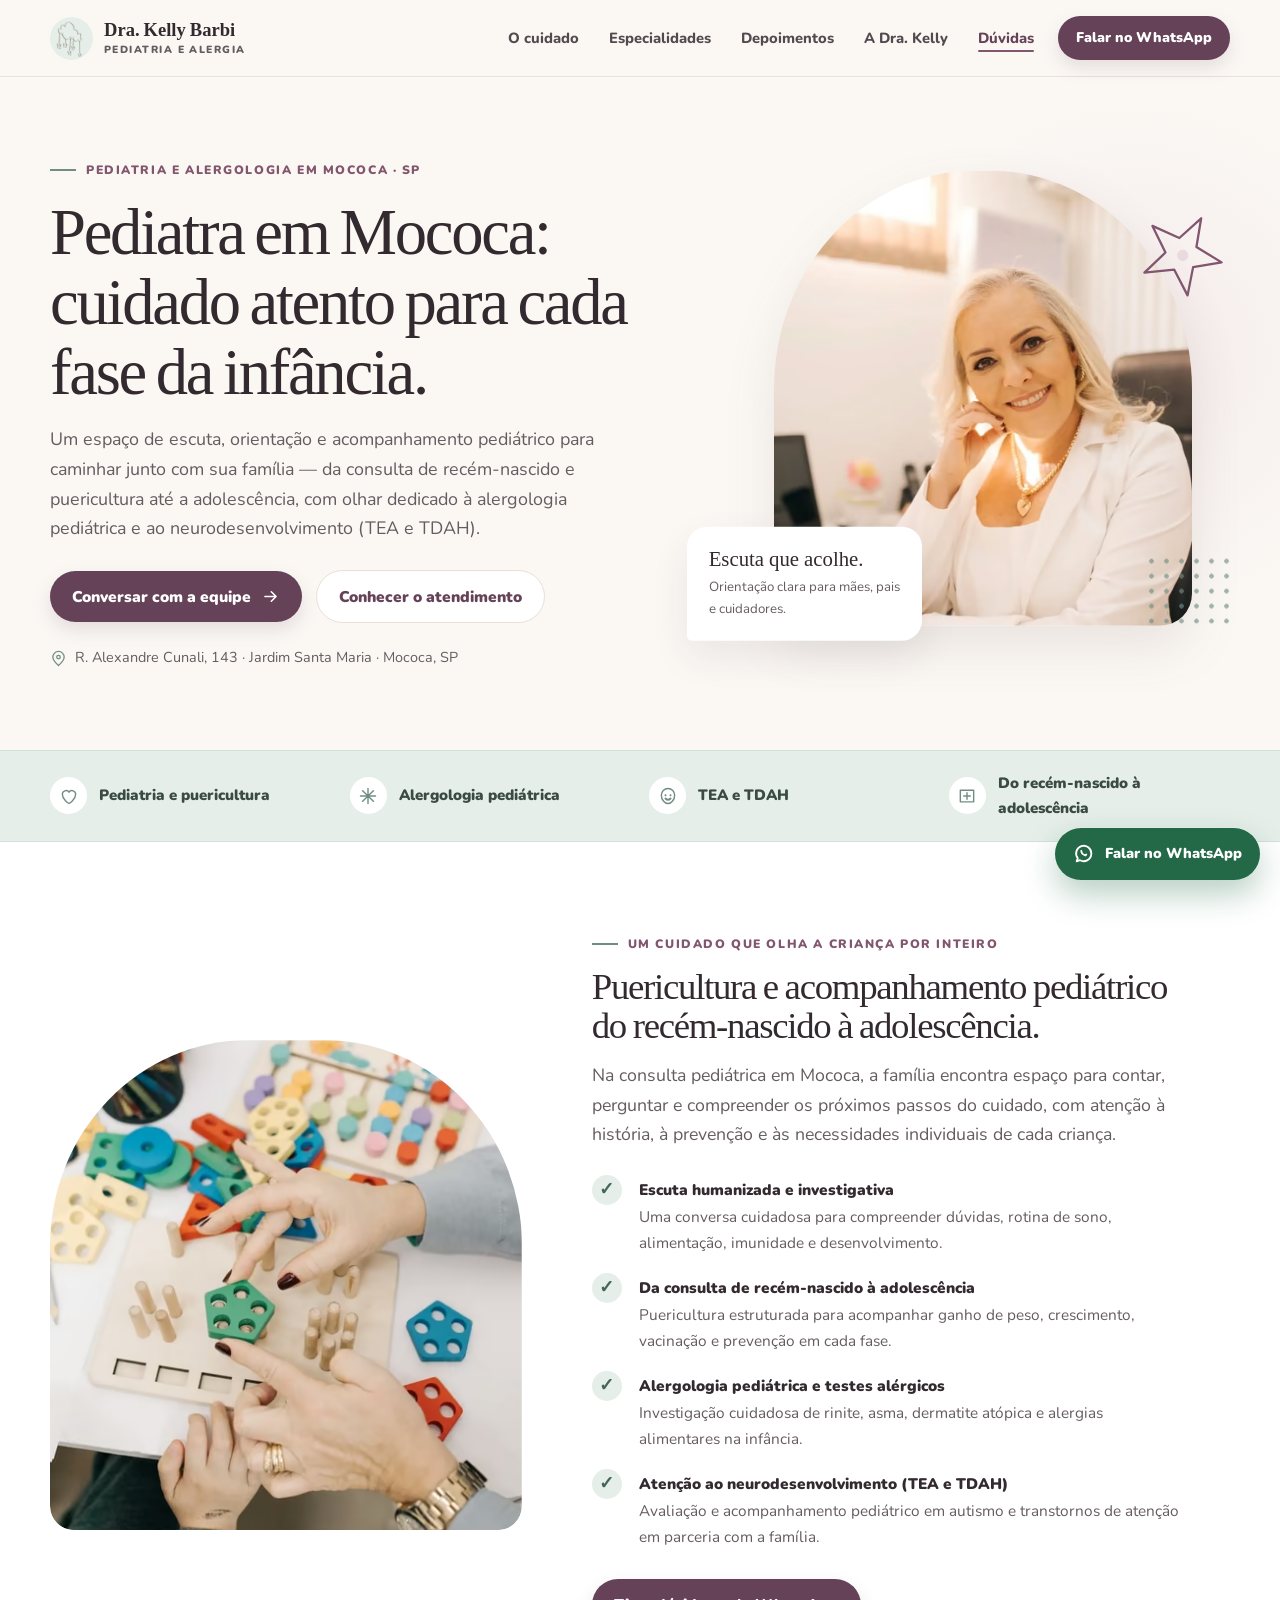
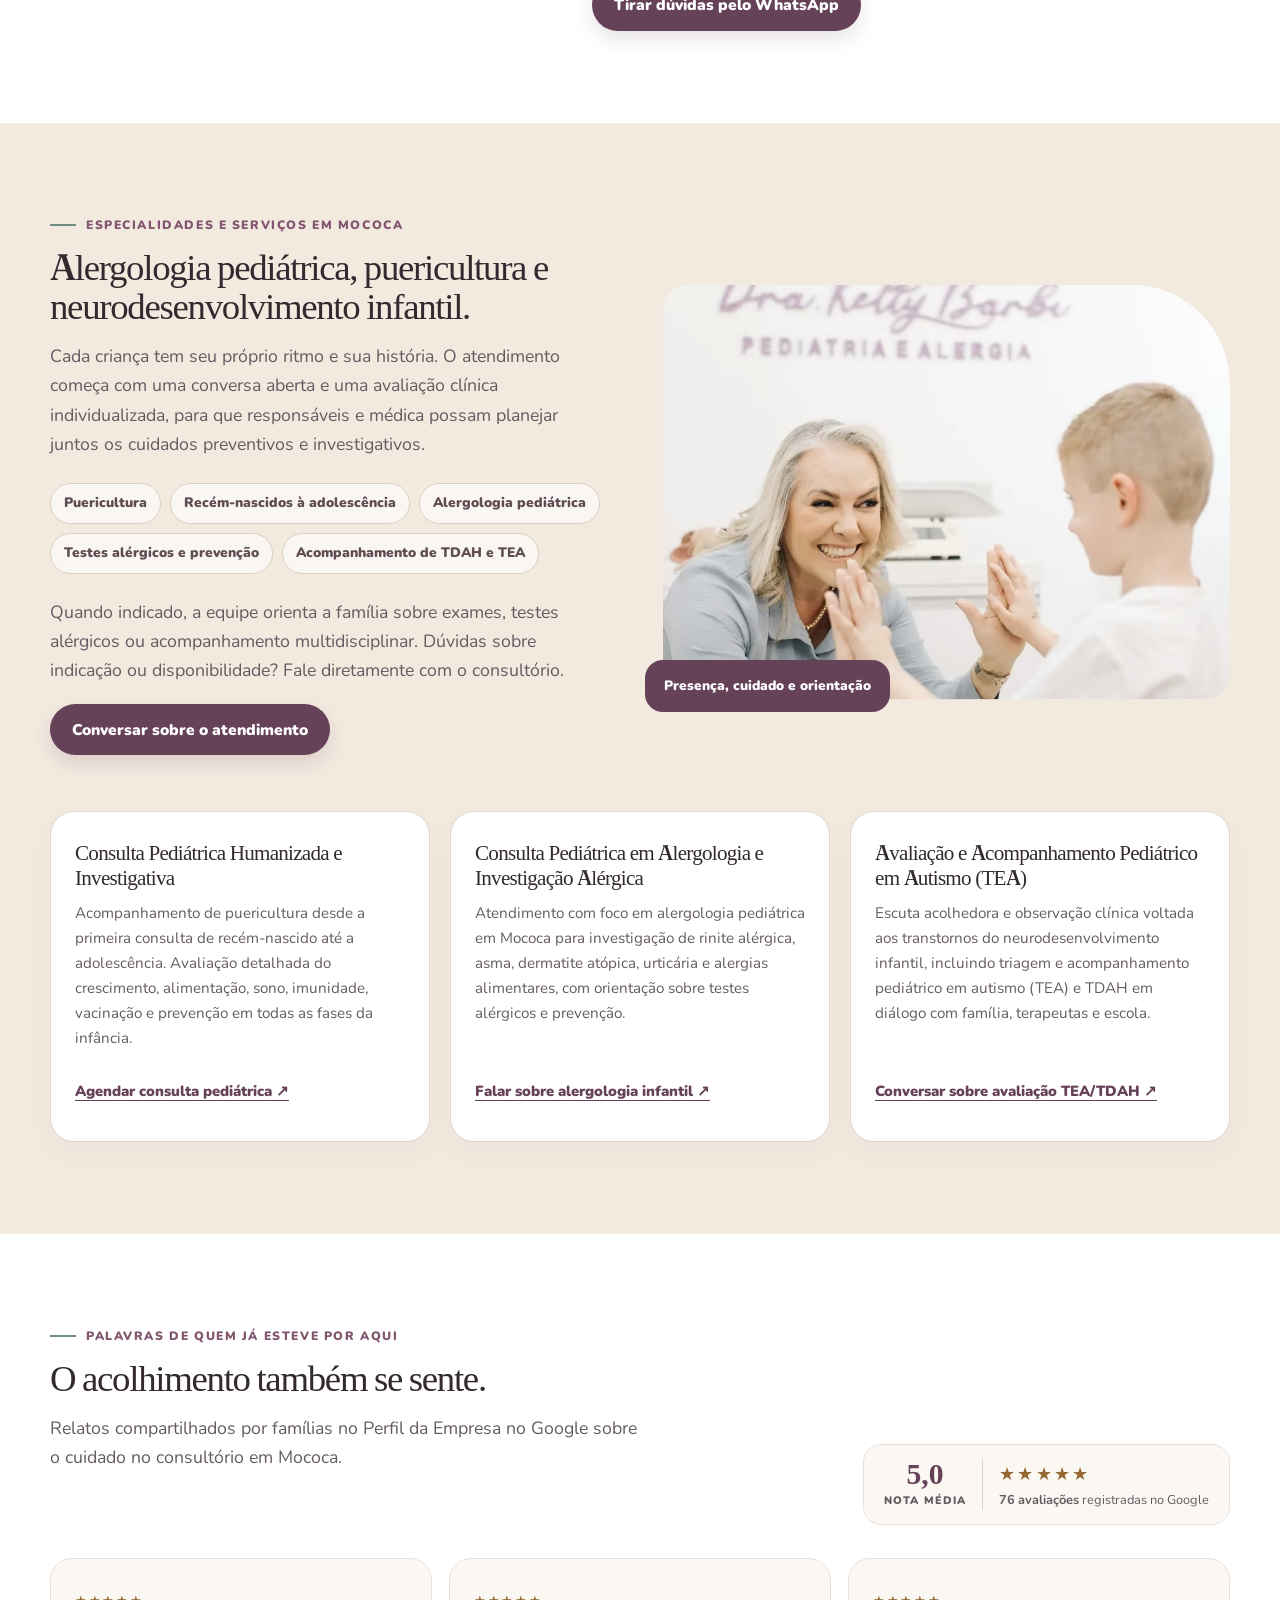
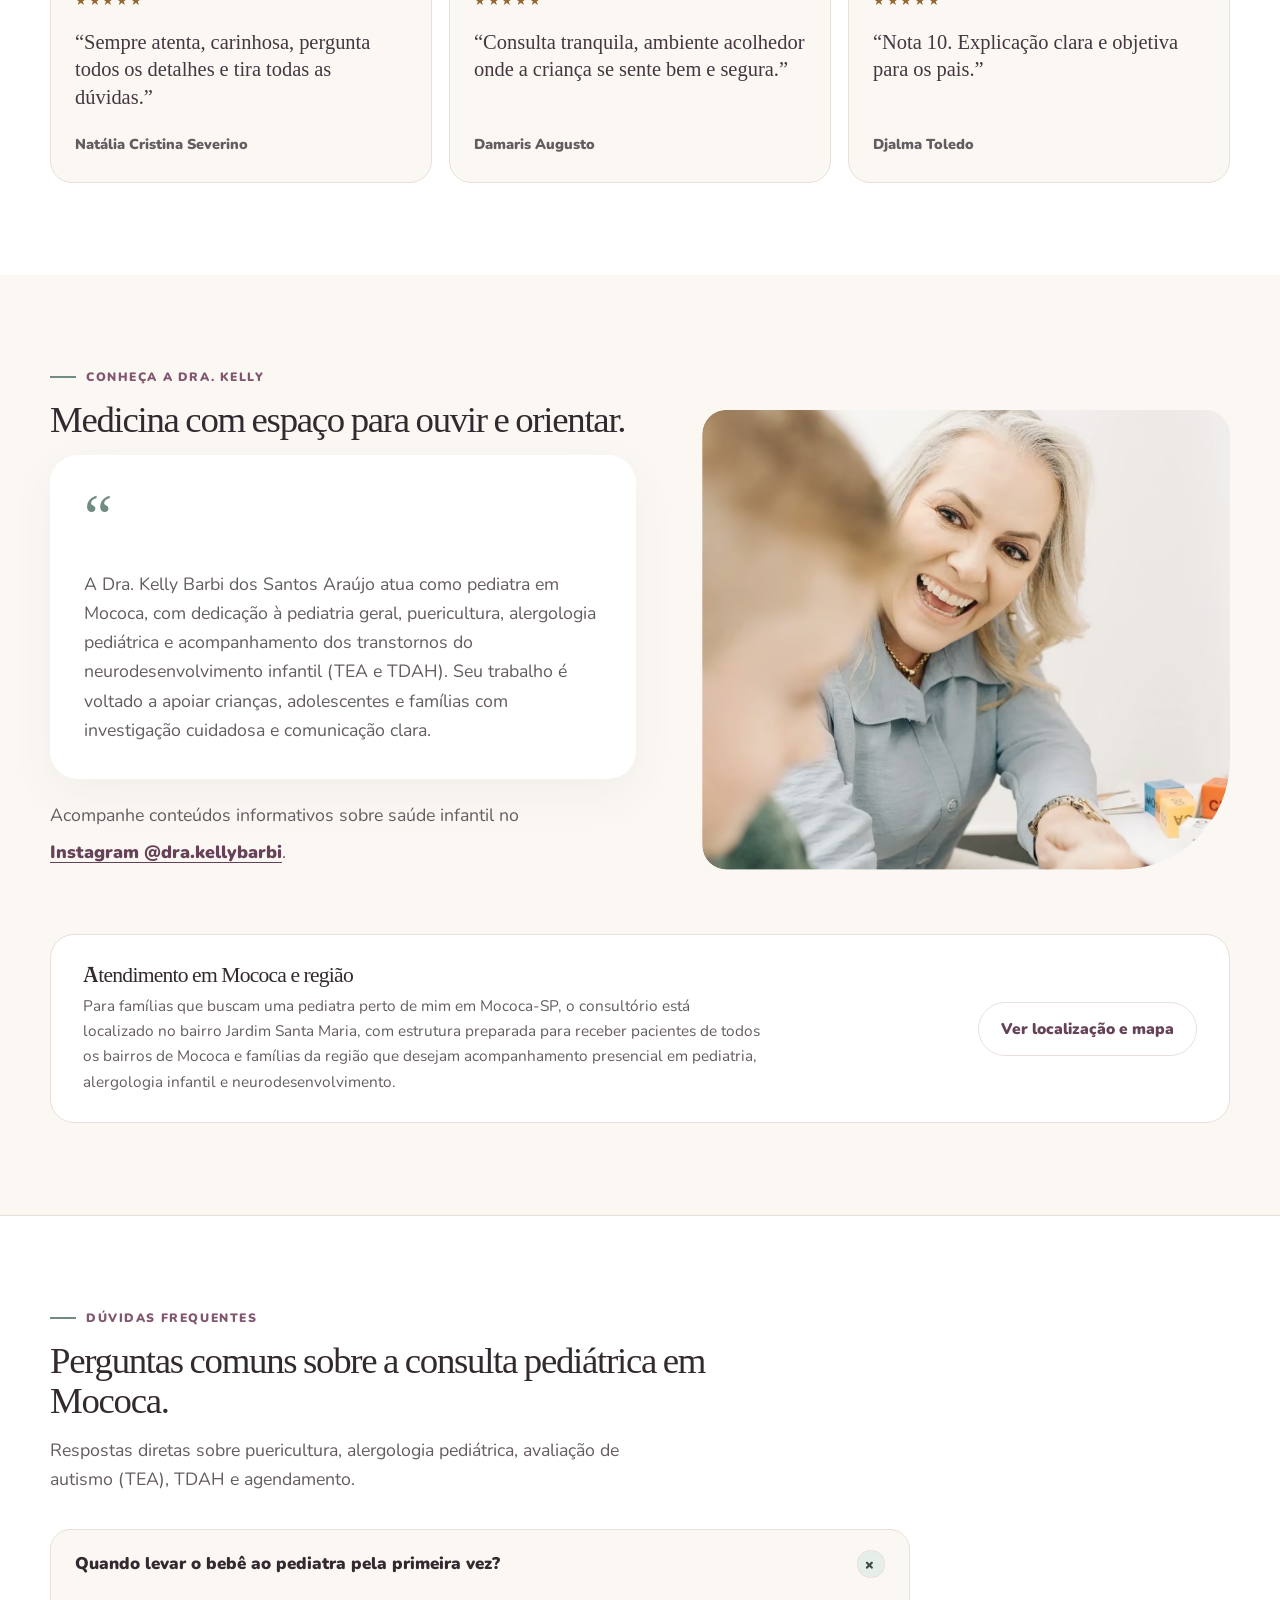
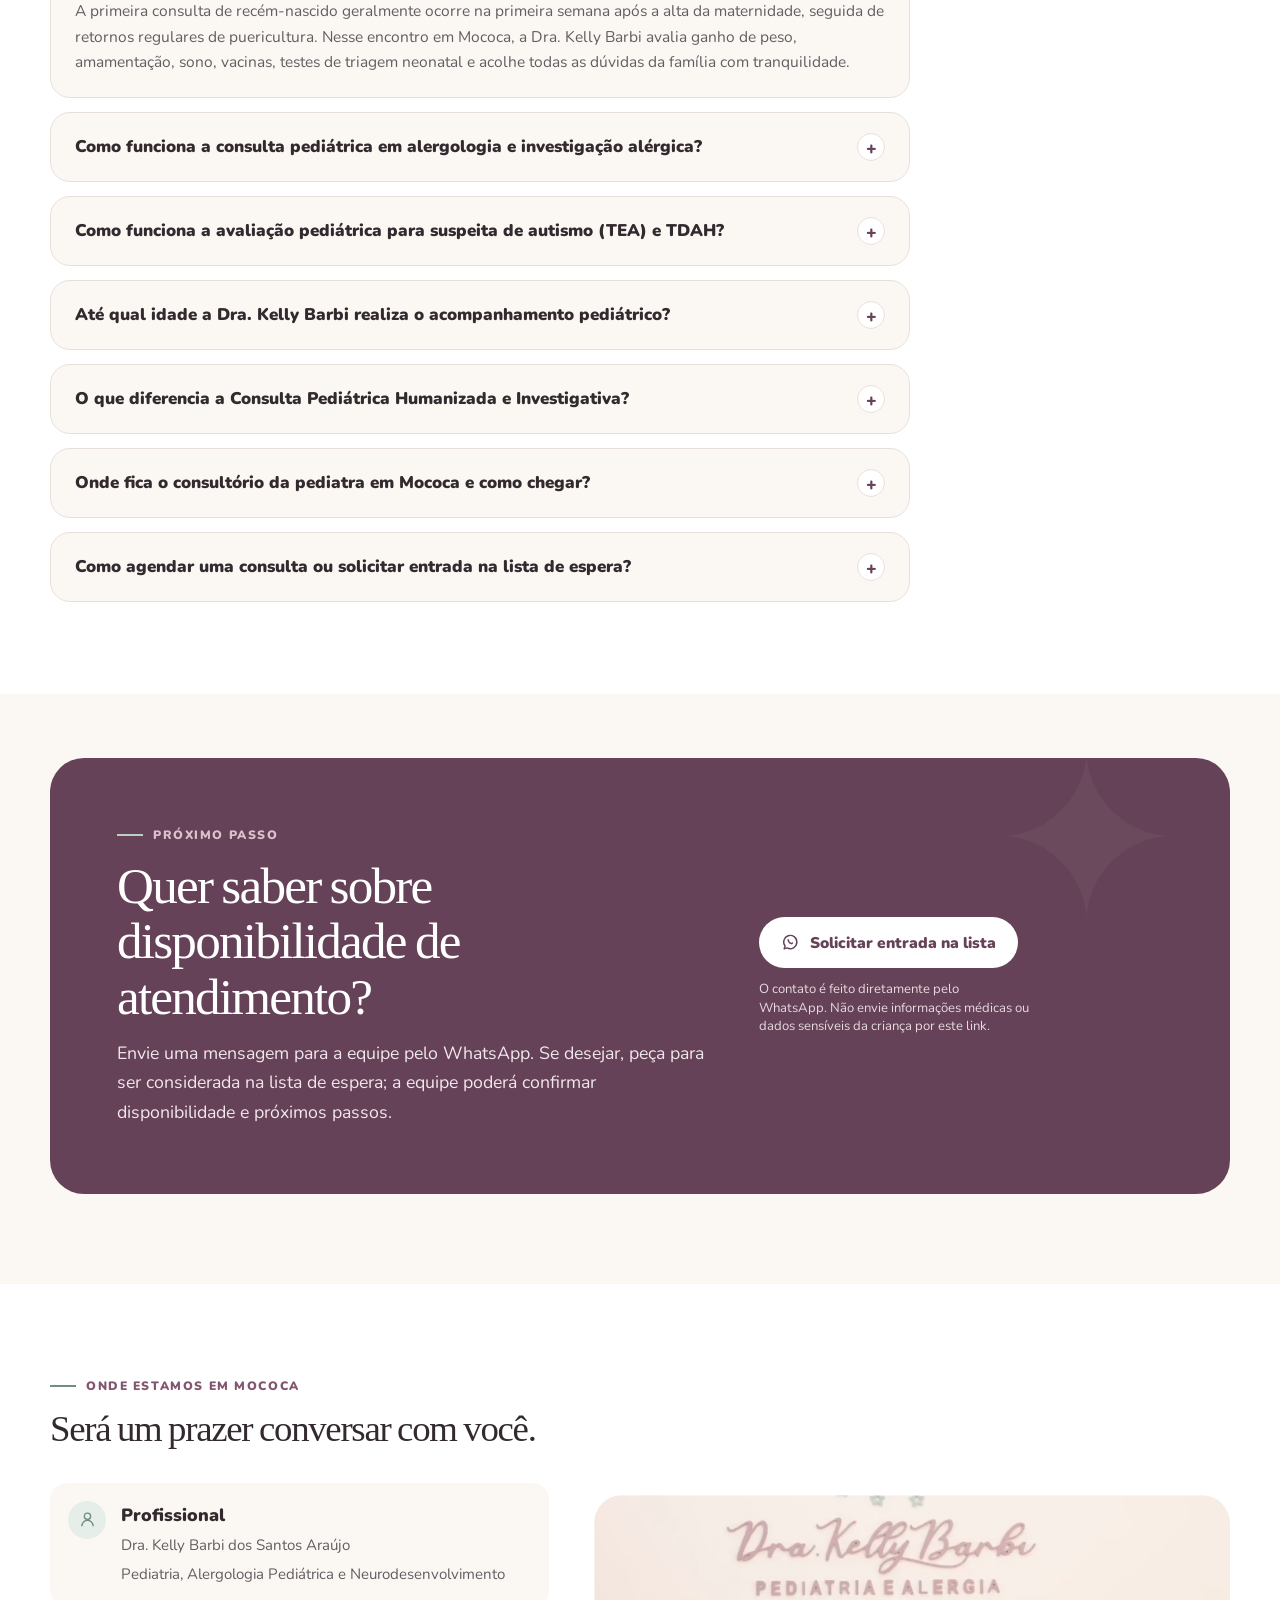
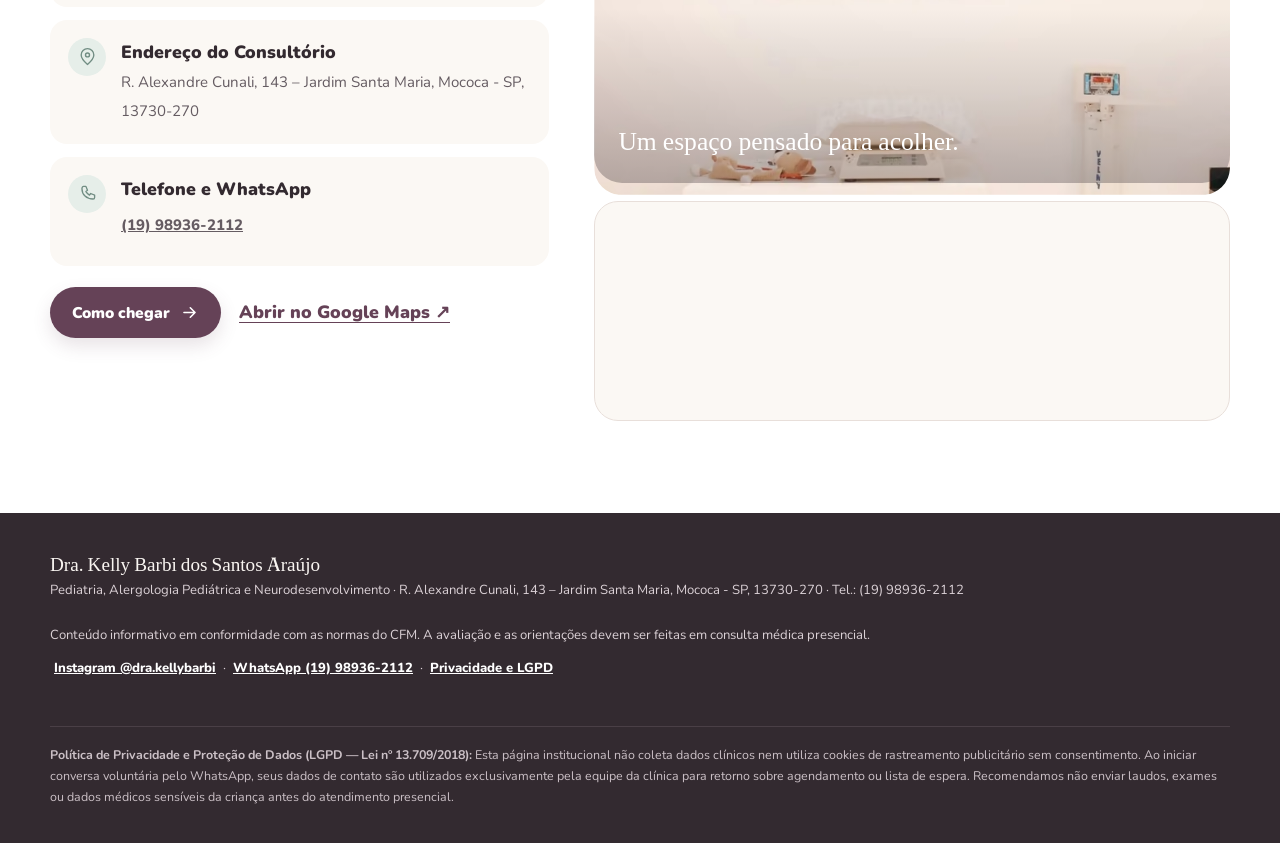
==== commit 859669eb: "feat(motion): fix scroll reveal, add multi-layer parallax, scroll progress bar, active nav spy, and " ====
--- a/index.html
+++ b/index.html
@@ -48,8 +48,8 @@
     :root{--bg:#fbf8f4;--surface:#fff;--ink:#332a30;--muted:#655c62;--line:#e8dfda;--plum:#82566f;--plum-deep:#654257;--sage:#718d83;--sage-light:#e6eee9;--rose:#ead9df;--sand:#f2e9df;--font-display:'Fraunces',Georgia,serif;--font-body:'Nunito',Arial,sans-serif;--step-0:clamp(1rem,.95rem + .2vw,1.125rem);--step-2:clamp(1.6rem,1.25rem + 1.4vw,2.3rem);--step-3:clamp(2.45rem,1.8rem + 2.8vw,4.4rem);--space:clamp(1rem,.7rem + 1.3vw,1.7rem);--radius:26px;--ease:cubic-bezier(.2,.7,.2,1);--ease-smooth:cubic-bezier(0.16,1,0.3,1);--transition-smooth:var(--ease-smooth);--dur-fast:240ms;--dur-base:550ms;--dur-slow:850ms;--dist-sm:4px;--dist-md:18px;--dist-lg:28px;--motion-glow:0 16px 38px #65425718;--motion-ring:0 0 0 5px #82566f18}
     *{box-sizing:border-box}html{scroll-behavior:smooth;scroll-padding-top:88px}body{margin:0;background:var(--bg);color:var(--ink);font-family:var(--font-body);font-size:var(--step-0);line-height:1.65}picture{display:block}img{display:block;max-width:100%}a{color:inherit}a:focus-visible,summary:focus-visible{outline:3px solid #2f6757;outline-offset:4px;border-radius:6px}.sr-only{position:absolute;width:1px;height:1px;padding:0;margin:-1px;overflow:hidden;clip:rect(0,0,0,0);white-space:nowrap;border:0}.skip-link{position:absolute;left:-9999px;top:12px;z-index:50;background:var(--plum-deep);color:#fff;padding:12px 18px;border-radius:999px;font-weight:900;text-decoration:none}.skip-link:focus{left:16px}.wrap{width:min(1180px,calc(100% - 48px));margin:auto}.eyebrow{display:flex;align-items:center;gap:10px;text-transform:uppercase;letter-spacing:.13em;font-size:.76rem;font-weight:900;color:var(--plum)}.eyebrow:before{content:"";width:26px;height:2px;background:var(--sage)}
     h1,h2,h3,p{margin-top:0}h1,h2,h3{font-family:var(--font-display);font-weight:500;line-height:1.08;letter-spacing:-.035em}h1{font-size:var(--step-3);max-width:760px;margin:16px 0 20px}h2{font-size:var(--step-2);margin:12px 0 16px}h3{font-size:1.38rem;margin-bottom:9px}p{color:var(--muted)}
-    .button{display:inline-flex;justify-content:center;align-items:center;gap:10px;min-height:46px;padding:13px 22px;border-radius:999px;text-decoration:none;font-weight:900;font-size:.97rem}.button-primary{background:var(--plum-deep);color:white;box-shadow:0 8px 18px #65425726}.button-primary:hover{background:#513344}.button-light{background:white;color:var(--plum-deep);border:1px solid var(--line)}.icon{width:19px;height:19px;flex:none}
-    .topbar{position:sticky;top:0;z-index:20;background:rgba(251,248,244,.88);backdrop-filter:blur(12px);-webkit-backdrop-filter:blur(12px);border-bottom:1px solid #e9e1dc;transition:background-color .45s var(--ease-smooth),box-shadow .45s var(--ease-smooth)}.topbar.is-scrolled{background:rgba(251,248,244,.96);box-shadow:0 10px 30px #332a3012}.nav{height:76px;display:flex;align-items:center;justify-content:space-between;gap:22px}.brand{display:inline-flex;align-items:center;gap:11px;min-height:44px;text-decoration:none;flex:0 0 auto;min-width:max-content}.brand-mark{width:43px;height:43px;display:grid;place-items:center;background:var(--sage-light);border-radius:50%;overflow:hidden;flex:none}.brand-mark img{width:31px;height:38px;object-fit:contain}.brand-text{display:flex;flex-direction:column;line-height:1.1;flex:none;white-space:nowrap}.brand-text strong{font-family:var(--font-display);font-size:1.16rem;font-weight:600}.brand-text small{font-size:.65rem;letter-spacing:.14em;text-transform:uppercase;color:var(--muted);font-weight:900;margin-top:4px}.nav-links{display:flex;align-items:center;gap:18px;flex:0 0 auto}.nav-links a:not(.button){display:inline-flex;align-items:center;min-height:44px;padding:0 6px;text-decoration:none;color:#534a50;font-weight:800;font-size:.92rem}.nav .button{min-height:44px;padding:10px 18px;font-size:.88rem}
+    .button{position:relative;overflow:hidden;display:inline-flex;justify-content:center;align-items:center;gap:10px;min-height:46px;padding:13px 22px;border-radius:999px;text-decoration:none;font-weight:900;font-size:.97rem}.button-primary{background:var(--plum-deep);color:white;box-shadow:0 8px 18px #65425726}.button-primary:hover{background:#513344}.button-primary:after{content:"";position:absolute;inset:0;background:linear-gradient(115deg,transparent 25%,rgba(255,255,255,.22) 50%,transparent 75%);transform:translateX(-120%);transition:transform .65s var(--ease-smooth);pointer-events:none}.button-primary:hover:after{transform:translateX(120%)}.button-light{background:white;color:var(--plum-deep);border:1px solid var(--line)}.icon{width:19px;height:19px;flex:none;transition:transform .35s var(--ease-smooth)}.button:hover .icon{transform:translateX(3px)}
+    .topbar{position:sticky;top:0;z-index:20;background:rgba(251,248,244,.86);backdrop-filter:blur(14px);-webkit-backdrop-filter:blur(14px);border-bottom:1px solid #e9e1dc;transition:background-color .45s var(--ease-smooth),box-shadow .45s var(--ease-smooth)}.topbar.is-scrolled{background:rgba(251,248,244,.95);box-shadow:0 12px 34px #332a3012}.scroll-progress{position:absolute;left:0;bottom:-1px;width:100%;height:2.5px;background:linear-gradient(90deg,var(--sage),var(--plum));transform-origin:0 50%;transform:scaleX(var(--scroll-progress,0));pointer-events:none}.nav{height:76px;display:flex;align-items:center;justify-content:space-between;gap:22px}.brand{display:inline-flex;align-items:center;gap:11px;min-height:44px;text-decoration:none;flex:0 0 auto;min-width:max-content}.brand-mark{width:43px;height:43px;display:grid;place-items:center;background:var(--sage-light);border-radius:50%;overflow:hidden;flex:none}.brand-mark img{width:31px;height:38px;object-fit:contain}.brand-text{display:flex;flex-direction:column;line-height:1.1;flex:none;white-space:nowrap}.brand-text strong{font-family:var(--font-display);font-size:1.16rem;font-weight:600}.brand-text small{font-size:.65rem;letter-spacing:.14em;text-transform:uppercase;color:var(--muted);font-weight:900;margin-top:4px}.nav-links{display:flex;align-items:center;gap:18px;flex:0 0 auto}.nav-links a:not(.button){position:relative;display:inline-flex;align-items:center;min-height:44px;padding:0 6px;text-decoration:none;color:#534a50;font-weight:800;font-size:.92rem;transition:color .3s var(--ease-smooth)}.nav-links a:not(.button):after{content:"";position:absolute;left:6px;right:6px;bottom:8px;height:2px;border-radius:2px;background:var(--plum);transform:scaleX(0);transform-origin:right center;transition:transform .38s var(--ease-smooth)}.nav-links a:not(.button):hover,.nav-links a:not(.button).is-active{color:var(--plum-deep)}.nav-links a:not(.button):hover:after,.nav-links a:not(.button).is-active:after{transform:scaleX(1);transform-origin:left center}.nav .button{min-height:44px;padding:10px 18px;font-size:.88rem}
     .hero{padding:68px 0 55px;overflow:hidden;position:relative;isolation:isolate}.hero:before{content:"";position:absolute;z-index:-1;width:min(42vw,520px);aspect-ratio:1;border-radius:50%;right:-9%;top:3%;background:radial-gradient(circle,#ead9df72 0,transparent 70%);pointer-events:none}.hero-grid{display:grid;grid-template-columns:1.04fr .96fr;align-items:center;gap:48px}.hero-copy{padding:15px 0 25px}.hero-copy p{font-size:1.12rem;max-width:560px;margin-bottom:26px}.hero-actions{display:flex;align-items:center;gap:14px;flex-wrap:wrap}.place-line{display:flex;align-items:center;gap:8px;color:var(--muted);font-size:.9rem;margin-top:23px}.place-line svg{width:17px;color:var(--sage);flex:none}.hero-art{position:relative;min-height:495px}.hero-photo{position:absolute;right:7%;top:0;width:77%;height:455px;object-fit:cover;object-position:center 28%;border-radius:48% 48% 32px 32px;box-shadow:0 22px 52px #67544a1f}.photo-note{position:absolute;left:0;bottom:18px;max-width:235px;padding:20px 22px;background:#fff;border-radius:20px 20px 20px 5px;box-shadow:0 16px 38px #332a3015}.photo-note strong{display:block;font-family:var(--font-display);font-size:1.3rem;font-weight:500;line-height:1.2}.photo-note span{display:block;font-size:.83rem;color:var(--muted);margin-top:5px}.star-doodle{position:absolute;right:0;top:20px;width:92px;color:var(--plum);transform:rotate(10deg)}.dots{position:absolute;right:0;bottom:51px;width:86px;height:70px;background-image:radial-gradient(var(--sage) 2px,transparent 2.5px);background-size:15px 15px;opacity:.65}
     .service-strip{background:var(--sage-light);border-block:1px solid #d4e0d9}.service-items{display:grid;grid-template-columns:repeat(4,minmax(0,1fr));align-items:center;padding:20px 0;gap:18px}.service-item{display:flex;align-items:center;gap:12px;color:#394b43;font-weight:900;font-size:.94rem;min-width:0}.service-item .bubble{width:37px;height:37px;border-radius:50%;display:grid;place-items:center;background:white;color:var(--sage);flex:none}.service-item svg{width:20px;height:20px}
     section{padding:92px 0}.section-head{max-width:670px;margin-bottom:35px}.section-head p{max-width:590px}.benefits{background:#fff}.benefit-layout{display:grid;grid-template-columns:.85fr 1.15fr;gap:70px;align-items:center}.benefit-photo{height:490px;width:100%;object-fit:cover;border-radius:42% 42% 24px 24px;object-position:center 48%}.benefit-copy{max-width:590px}.benefit-list{list-style:none;margin:26px 0 30px;padding:0;display:grid;gap:18px}.benefit-list li{display:grid;grid-template-columns:34px 1fr;gap:13px;align-items:start}.check{width:30px;height:30px;border-radius:50%;background:var(--sage-light);color:#426756;display:grid;place-items:center;font-weight:1000}.benefit-list strong{display:block;color:var(--ink);font-weight:900}.benefit-list span:last-child{display:block;color:var(--muted);font-size:.96rem;margin-top:2px}
@@ -62,14 +62,17 @@
     .wait{padding:64px 0 90px;background:var(--bg)}.wait-panel{position:relative;overflow:hidden;background:var(--plum-deep);border-radius:34px;padding:clamp(30px,6vw,67px);color:white;display:grid;grid-template-columns:1.2fr .8fr;gap:35px;align-items:center}.wait-panel:after{content:"✦";position:absolute;font-size:230px;line-height:1;color:#ffffff0b;right:4%;top:-29px;pointer-events:none}.wait-panel .eyebrow{color:#d9c0cc}.wait-panel .eyebrow:before{background:#b9d0c4}.wait-panel h2{font-size:clamp(2.1rem,1.7rem + 2vw,3.2rem);max-width:570px}.wait-panel p{color:#f1e7ec;max-width:590px;margin-bottom:0}.wait-action{position:relative;z-index:1;display:flex;flex-direction:column;align-items:flex-start;gap:12px}.wait-action .button{background:white;color:var(--plum-deep)}.wait-action small{color:#e6d9e0;font-size:.82rem;line-height:1.4;max-width:270px}
     .contact{background:#fff}.contact-grid{display:grid;grid-template-columns:.88fr 1.12fr;gap:45px;align-items:start}.contact-info{display:grid;gap:13px;font-style:normal}.contact-row{display:flex;gap:15px;align-items:flex-start;padding:18px;background:var(--bg);border-radius:17px}.contact-row .bubble{width:38px;height:38px;background:var(--sage-light);border-radius:50%;display:grid;place-items:center;color:var(--sage);flex:none}.contact-row strong{display:block;color:var(--ink);font-weight:900}.contact-row span,.contact-row a{color:var(--muted);font-size:.94rem}.contact-row a{display:inline-flex;align-items:center;min-height:44px;font-weight:800}.contact-actions{display:flex;align-items:center;gap:12px;flex-wrap:wrap;margin-top:8px}.map-link{display:inline-flex;align-items:center;min-height:44px;padding:0 6px;color:var(--plum-deep);font-weight:900;text-underline-offset:4px}.contact-visual-stack{display:grid;gap:18px}.contact-visual{height:300px;position:relative}.contact-visual picture{width:100%;height:100%}.contact-visual img{width:100%;height:100%;object-fit:cover;object-position:center 48%;border-radius:28px}.contact-visual:after{content:"";position:absolute;inset:0;border-radius:28px;background:linear-gradient(0deg,#332a3050,transparent 58%);pointer-events:none}.contact-caption{position:absolute;left:24px;bottom:20px;z-index:1;color:white;font-family:var(--font-display);font-size:1.6rem}.map-embed{height:220px;border-radius:24px;overflow:hidden;border:1px solid var(--line);background:var(--bg)}.map-embed iframe{width:100%;height:100%;border:0;display:block}
     footer{background:#332a30;color:#f9f5f1;padding:36px 0}.footer-inner{display:flex;justify-content:space-between;align-items:flex-start;gap:24px;flex-wrap:wrap}.footer-brand{font-family:var(--font-display);font-size:1.2rem}.footer-inner p{color:#dbd1d6;margin:0;font-size:.82rem;line-height:1.6}.footer-inner a{display:inline-flex;align-items:center;min-height:44px;padding:0 4px;color:#fff;font-weight:800}.footer-lgpd{width:100%;padding-top:18px;margin-top:12px;border-top:1px solid #4a3f46;font-size:.78rem;color:#cbc0c6}
-    .button,.service-item .bubble,.service-card,.review,.hero-photo,.benefit-photo,.care-image,.about-image,.contact-row,.contact-visual img,.brand-mark,.about-card,.pill,.whatsapp-float,.faq-item{transition:transform var(--dur-base) var(--ease-smooth),scale .72s var(--ease-smooth),translate .45s var(--ease-smooth),box-shadow var(--dur-base) var(--ease-smooth),border-color .45s var(--ease-smooth),background-color .4s var(--ease-smooth)}
-    .button:hover{box-shadow:0 12px 28px #65425728}.button-primary:hover,.wait-action .button:hover{box-shadow:0 14px 32px #65425736,var(--motion-ring)}.button-light:hover{box-shadow:0 10px 24px #332a3012;border-color:#d4c0ca}.button:focus-visible,.whatsapp-float:focus-visible{outline:3px solid #2f6757;outline-offset:4px;box-shadow:var(--motion-ring);transform:translateY(-1px)}.button:active,.whatsapp-float:active{transform:translateY(1px) scale(.985);box-shadow:0 3px 10px #332a3017}.service-item .bubble{box-shadow:0 0 0 0 #718d8300}.service-item:hover .bubble{transform:translateY(-3px);scale:1.06;box-shadow:0 0 0 7px #718d8314}.service-card:hover,.review:hover{transform:translateY(-6px);scale:1.01;border-color:#d4c0ca;box-shadow:0 20px 42px #332a3012}.about-card:hover{transform:translateY(-4px);box-shadow:0 22px 52px #51423a14}.pill:hover{transform:translateY(-2px);box-shadow:0 8px 18px #332a3010;border-color:#cdb7c2}.contact-row:hover{transform:translateX(var(--dist-sm));box-shadow:0 8px 22px #332a300d}.contact-row:focus-within{box-shadow:0 0 0 3px #718d8326}.brand:hover .brand-mark{transform:rotate(-5deg);scale:1.04;box-shadow:0 0 0 6px #718d8313}
-    .motion-ready .motion-reveal{opacity:0;transform:translate3d(0,var(--dist-md),0);transition:opacity var(--dur-slow) var(--ease-smooth),transform var(--dur-slow) var(--ease-smooth);transition-delay:var(--reveal-delay,0ms)}.motion-ready .motion-reveal.is-visible{opacity:1;transform:translate3d(0,0,0)}
-    @keyframes scrollRevealUp{from{opacity:0;transform:translate3d(0,var(--dist-md),0)}to{opacity:1;transform:translate3d(0,0,0)}}
-    @supports (animation-timeline: view()){.motion-ready .motion-reveal:not(.is-visible){animation:scrollRevealUp var(--dur-slow) var(--ease-smooth) both;animation-timeline:view();animation-range:entry 4% cover 22%}}
-    .benefit-photo,.care-image{translate:0 var(--parallax-y,0px)}.motion-ready.has-scrolled .image-reveal:not(.is-visible){opacity:0;filter:blur(12px);scale:.96;clip-path:inset(0 0 18% 0 round 24px)}.motion-ready .image-reveal.is-visible{opacity:1;filter:blur(0);scale:1;clip-path:inset(0 0 0 0 round 24px);transition:opacity .9s var(--ease-smooth),filter .95s var(--ease-smooth),scale .95s var(--ease-smooth),clip-path .95s var(--ease-smooth),box-shadow .6s var(--ease-smooth),translate .28s ease-out}.hero-photo:hover,.benefit-photo:hover,.care-image:hover,.about-image:hover,.contact-visual img:hover{scale:1.04;box-shadow:0 22px 48px #65425729,0 0 24px #ead9df80}
+    .button,.service-item .bubble,.service-card,.review,.hero-photo,.photo-note,.benefit-photo,.benefit-list li,.check,.care-image,.care-tag,.about-image,.contact-row,.contact-visual img,.brand-mark,.about-card,.region-box,.pill,.whatsapp-float,.faq-item{transition:transform var(--dur-base) var(--ease-smooth),scale .72s var(--ease-smooth),box-shadow var(--dur-base) var(--ease-smooth),border-color .45s var(--ease-smooth),background-color .4s var(--ease-smooth)}
+    .button:hover{box-shadow:0 12px 28px #65425728}.button-primary:hover,.wait-action .button:hover{box-shadow:0 14px 32px #65425736,var(--motion-ring)}.button-light:hover{box-shadow:0 10px 24px #332a3012;border-color:#d4c0ca}.button:focus-visible,.whatsapp-float:focus-visible{outline:3px solid #2f6757;outline-offset:4px;box-shadow:var(--motion-ring);transform:translateY(-1px)}.button:active,.whatsapp-float:active{transform:translateY(1px) scale(.985);box-shadow:0 3px 10px #332a3017}.service-item .bubble{box-shadow:0 0 0 0 #718d8300}.service-item:hover .bubble{transform:translateY(-4px) rotate(-6deg);scale:1.08;box-shadow:0 0 0 7px #718d8318}
+    .benefit-list li:hover{transform:translateX(6px)}.benefit-list li:hover .check{transform:scale(1.14);background:#d2e3da;box-shadow:0 0 0 5px #718d8317}
+    .has-spotlight{position:relative;overflow:hidden;isolation:isolate}.has-spotlight:before{content:"";position:absolute;inset:0;z-index:0;background:radial-gradient(380px circle at var(--spot-x,50%) var(--spot-y,50%),rgba(130,86,111,.09),transparent 70%);opacity:0;transition:opacity .4s var(--ease-smooth);pointer-events:none}.has-spotlight:hover:before{opacity:1}.has-spotlight>*{position:relative;z-index:1}
+    .service-card:hover,.review:hover{transform:translateY(-7px);scale:1.012;border-color:#cdb5c2;box-shadow:0 22px 46px #332a3014}.service-card .card-link{transition:gap .3s var(--ease-smooth),color .3s var(--ease-smooth)}.service-card:hover .card-link{gap:12px}.about-card:hover,.region-box:hover{transform:translateY(-5px);border-color:#d4c0ca;box-shadow:0 22px 52px #51423a14}.pill:hover{transform:translateY(-3px) scale(1.03);box-shadow:0 8px 18px #332a3012;border-color:#bfa4b2;background:#fff}.contact-row:hover{transform:translateX(6px);box-shadow:0 10px 26px #332a3010}.contact-row:focus-within{box-shadow:0 0 0 3px #718d8326}.brand:hover .brand-mark{transform:rotate(-6deg);scale:1.05;box-shadow:0 0 0 6px #718d8316}.faq-item:hover{border-color:#d4c0ca;box-shadow:0 10px 26px #332a300a}
+    .hero-photo,.photo-note,.dots,.benefit-photo,.care-image,.care-tag,.about-image,.contact-visual img{translate:0 var(--parallax-y,0px);transition:translate .18s cubic-bezier(.2,0,.3,1),transform var(--dur-base) var(--ease-smooth),scale .72s var(--ease-smooth),box-shadow var(--dur-base) var(--ease-smooth),filter .95s var(--ease-smooth),clip-path .95s var(--ease-smooth),opacity .9s var(--ease-smooth)}.star-doodle{translate:0 var(--parallax-y,0px);rotate:calc(10deg + var(--parallax-rot,0deg));transition:translate .18s linear,rotate .18s linear}
+    .motion-ready .motion-reveal{opacity:0;transform:translate3d(0,26px,0) scale(.985);transition:opacity .78s var(--ease-smooth),transform .78s var(--ease-smooth);transition-delay:var(--reveal-delay,0ms)}.motion-ready .motion-reveal.is-visible{opacity:1;transform:translate3d(0,0,0) scale(1)}
+    .motion-ready .image-reveal{opacity:0;filter:blur(10px);scale:.94;clip-path:inset(8% 0 12% 0 round 24px)}.motion-ready .image-reveal.is-visible{opacity:1;filter:blur(0);scale:1;clip-path:inset(0 0 0 0 round 24px)}
+    .hero-photo:hover,.benefit-photo:hover,.care-image:hover,.about-image:hover,.contact-visual img:hover{scale:1.04;box-shadow:0 24px 52px #6542572e,0 0 28px #ead9df90}.hero-art:hover .photo-note{transform:translateY(-5px) scale(1.02);box-shadow:0 20px 44px #332a301f}.care-image-wrap:hover .care-tag{transform:translateY(-4px) scale(1.03);box-shadow:0 14px 30px #65425738}
     .whatsapp-float{position:fixed;right:20px;bottom:20px;z-index:30;display:inline-flex;align-items:center;gap:10px;min-height:52px;min-width:52px;padding:12px 18px;border-radius:999px;background:#236947;color:#fff;text-decoration:none;font-weight:900;font-size:.9rem;box-shadow:0 14px 32px rgba(35,105,71,.32),0 0 0 1px rgba(255,255,255,.22)}.whatsapp-float svg{width:22px;height:22px;flex:none}.whatsapp-float:hover{background:#1b5438;transform:translateY(-3px) scale(1.02);box-shadow:0 18px 38px rgba(35,105,71,.42),0 0 0 5px rgba(113,141,131,.2)}
-    @media(hover:hover) and (pointer:fine){.button:hover{transform:translateY(-3px) scale(1.015)}.button.magnetic:hover,.whatsapp-float.magnetic:hover{transform:translate3d(var(--mag-x,0px),calc(var(--mag-y,0px) - 2px),0) scale(1.02)}}
+    @media(hover:hover) and (pointer:fine){.button:hover{transform:translateY(-3px) scale(1.015)}.button.magnetic:hover,.whatsapp-float.magnetic:hover{transform:translate3d(var(--mag-x,0px),calc(var(--mag-y,0px) - 3px),0) scale(1.02)}}
     @media(max-width:900px){.wrap{width:min(100% - 36px,700px)}.nav{height:68px}.nav-links{gap:13px}.nav-links a:not(.button){display:none}.hero{padding:45px 0 38px}.hero-grid{grid-template-columns:1fr;gap:20px}.hero-copy{padding:0}.hero-art{min-height:440px}.hero-photo{width:76%;height:410px;right:8%}.photo-note{left:0;bottom:4px}.hero:before{width:78vw;right:-35%;top:8%}.benefit-layout,.care-grid,.about-grid,.contact-grid,.services-grid{grid-template-columns:1fr;gap:32px}.benefit-photo{height:430px;max-width:500px}.benefit-layout{gap:34px}.care-image-wrap{order:2}.about-image{height:420px;max-width:520px}.wait-panel{grid-template-columns:1fr}.wait-action{margin-top:4px}.service-items{grid-template-columns:repeat(2,1fr)}.reviews-top{align-items:flex-start;flex-direction:column}.review-grid{grid-template-columns:1fr}}
     @media(max-width:600px){.wrap{width:calc(100% - 34px)}.nav{gap:8px}.nav .button{padding:10px 13px;font-size:.8rem}.brand{gap:8px}.brand-mark{width:38px;height:38px}.brand-mark img{width:27px;height:34px}.brand-text strong{font-size:1.02rem}.brand-text small{font-size:.56rem}.hero{padding-top:37px}.hero-copy p{font-size:1.02rem}.hero-actions{align-items:stretch}.hero-actions .button{width:100%}.place-line{margin-top:18px}.hero-art{min-height:365px}.hero-photo{height:340px;width:78%;right:7%;border-radius:48% 48% 24px 24px}.photo-note{max-width:190px;padding:14px 16px;bottom:1px}.photo-note strong{font-size:1.1rem}.photo-note span{font-size:.75rem}.star-doodle{width:66px;right:0;top:6px}.dots{width:60px;height:55px;bottom:30px}.service-items{gap:13px;padding:16px 0}.service-item{font-size:.79rem;line-height:1.25;gap:8px}.service-item .bubble{width:32px;height:32px}.service-item svg{width:17px}.service-strip .wrap{width:calc(100% - 26px)}section{padding:68px 0}.section-head{margin-bottom:26px}.benefit-photo{height:350px}.benefit-list{gap:15px}.care-image{height:310px;border-radius:22px 78px 22px 22px}.care-tag{left:8px;bottom:-14px;font-size:.77rem}.care-pills{gap:7px}.pill{font-size:.78rem;padding:7px 10px}.services-grid{margin-top:38px;gap:16px}.service-card{padding:22px 20px}.reviews-top{gap:18px}.google-proof{padding:12px 14px;gap:12px}.google-proof .score{font-size:1.5rem}.review{min-height:0;padding:21px}.review blockquote{font-size:1.2rem}.about-card{padding:25px}.about-image{height:345px;border-radius:22px 22px 78px 22px}.region-box{padding:22px 20px;gap:18px}.faq-item summary{padding:16px 18px}.faq-answer{padding:0 18px 18px}.wait{padding:44px 0 68px}.wait-panel{padding:30px 24px;border-radius:26px}.wait-panel:after{font-size:150px;right:-1%;top:-15px}.wait-action{align-items:stretch}.wait-action .button{width:100%}.contact-actions .button{width:100%}.contact-visual{height:240px}.contact-caption{font-size:1.35rem;left:18px}.footer-inner{align-items:flex-start;flex-direction:column}.footer-inner p{max-width:390px}.whatsapp-float{right:14px;bottom:14px;padding:12px 16px;font-size:.84rem;min-height:48px}}
     @media(max-width:380px){.nav .button{padding:8px 9px;font-size:.69rem}.brand{gap:7px}.brand-mark{width:34px;height:34px}.brand-mark img{width:24px;height:30px}.brand-text strong{font-size:.9rem}.brand-text small{font-size:.5rem;letter-spacing:.11em}}
@@ -243,6 +246,7 @@
         <a class="button button-primary" href="https://wa.me/5519989362112?text=Ol%C3%A1%2C%20encontrei%20o%20site%20da%20Dra.%20Kelly%20Barbi%20e%20gostaria%20de%20conversar%20sobre%20uma%20consulta%20pedi%C3%A1trica%20em%20Mococa." target="_blank" rel="noopener" data-cta-context="whatsapp_topo">Falar no WhatsApp</a>
       </nav>
     </div>
+    <div class="scroll-progress" aria-hidden="true"></div>
   </header>
 
   <main>
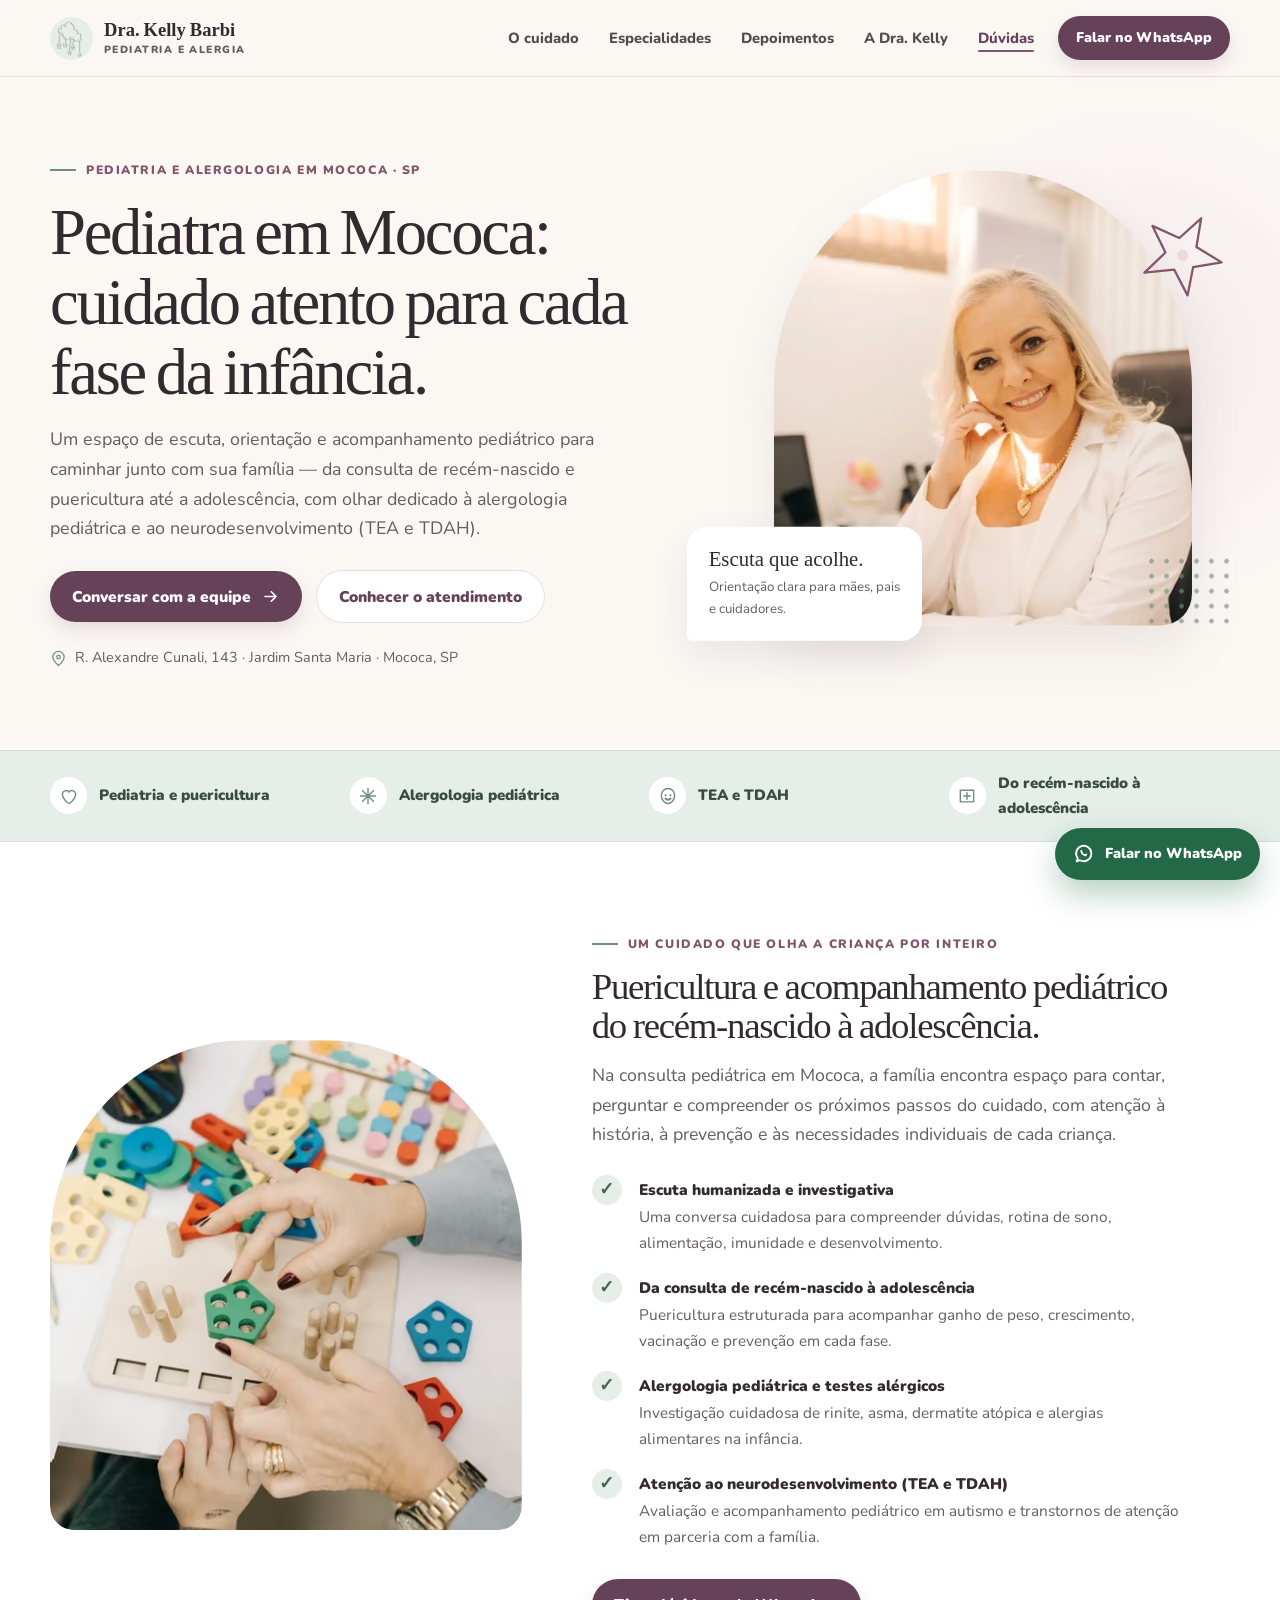
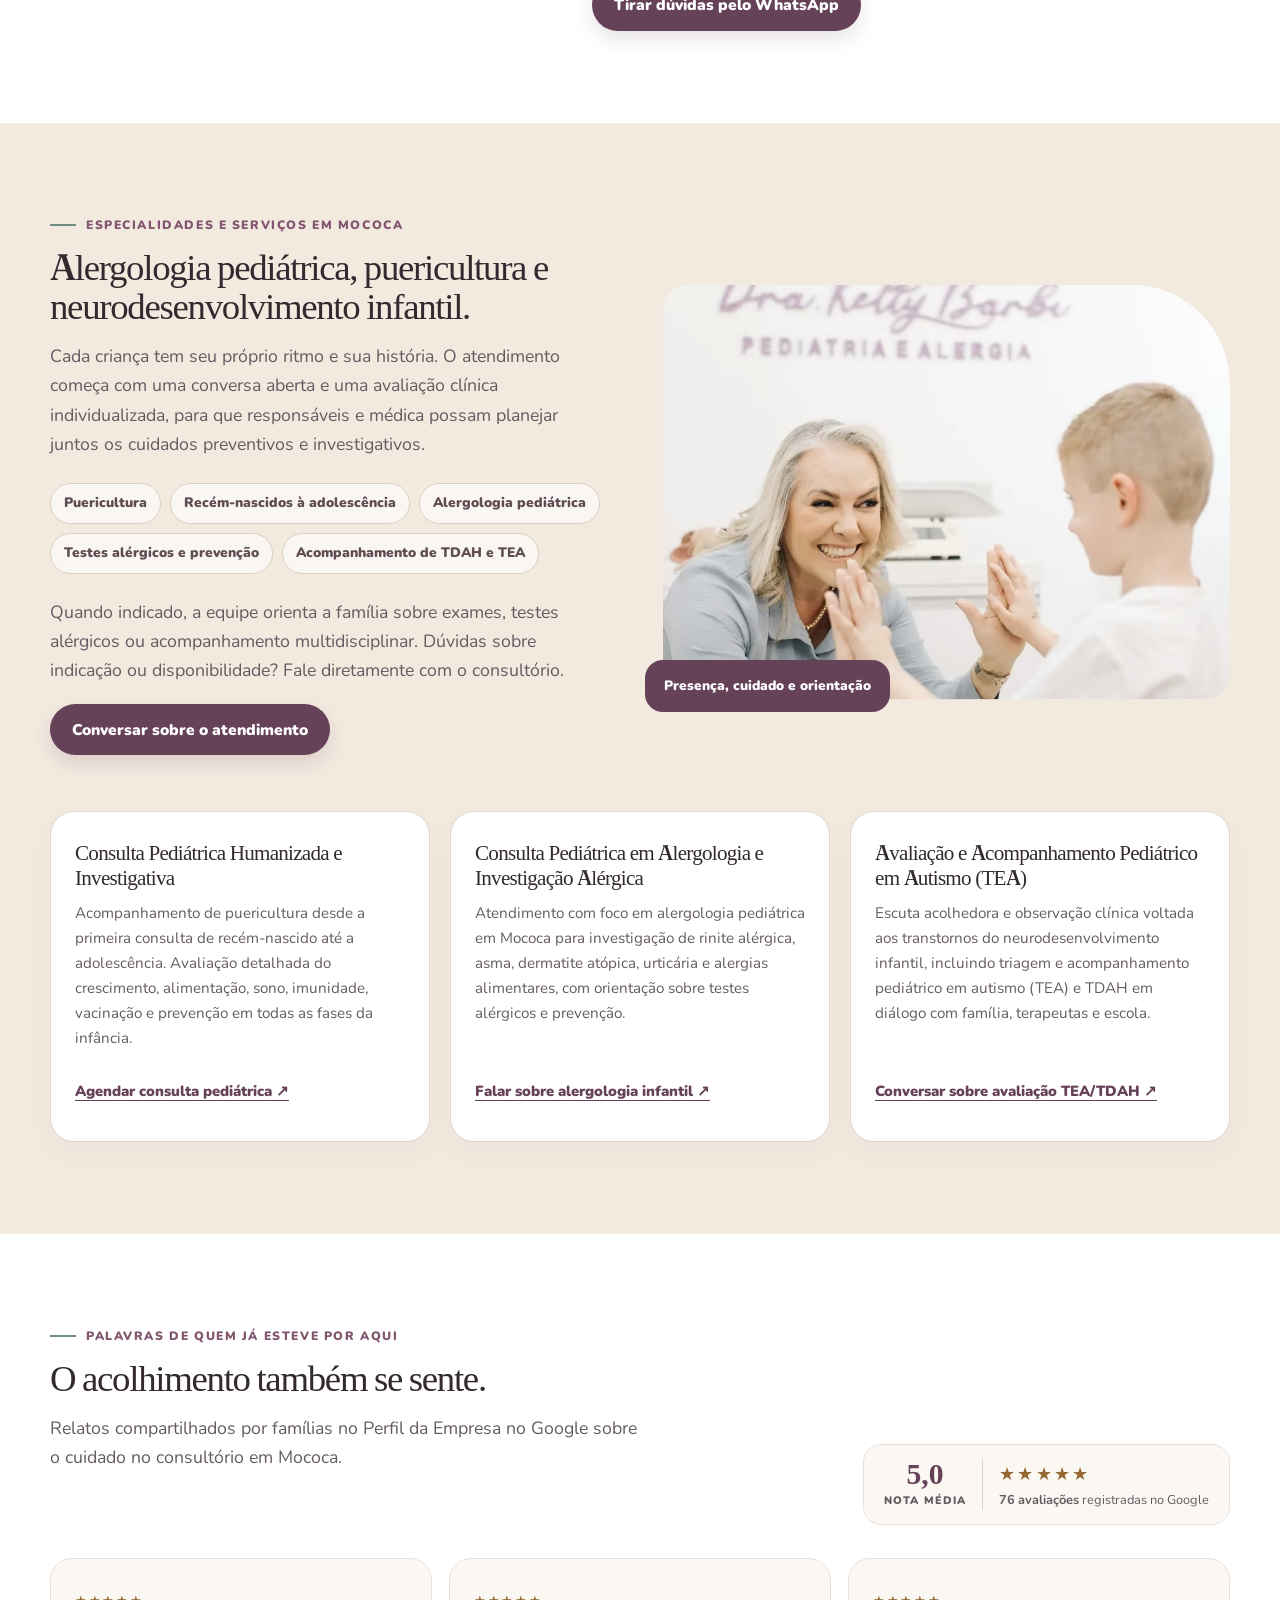
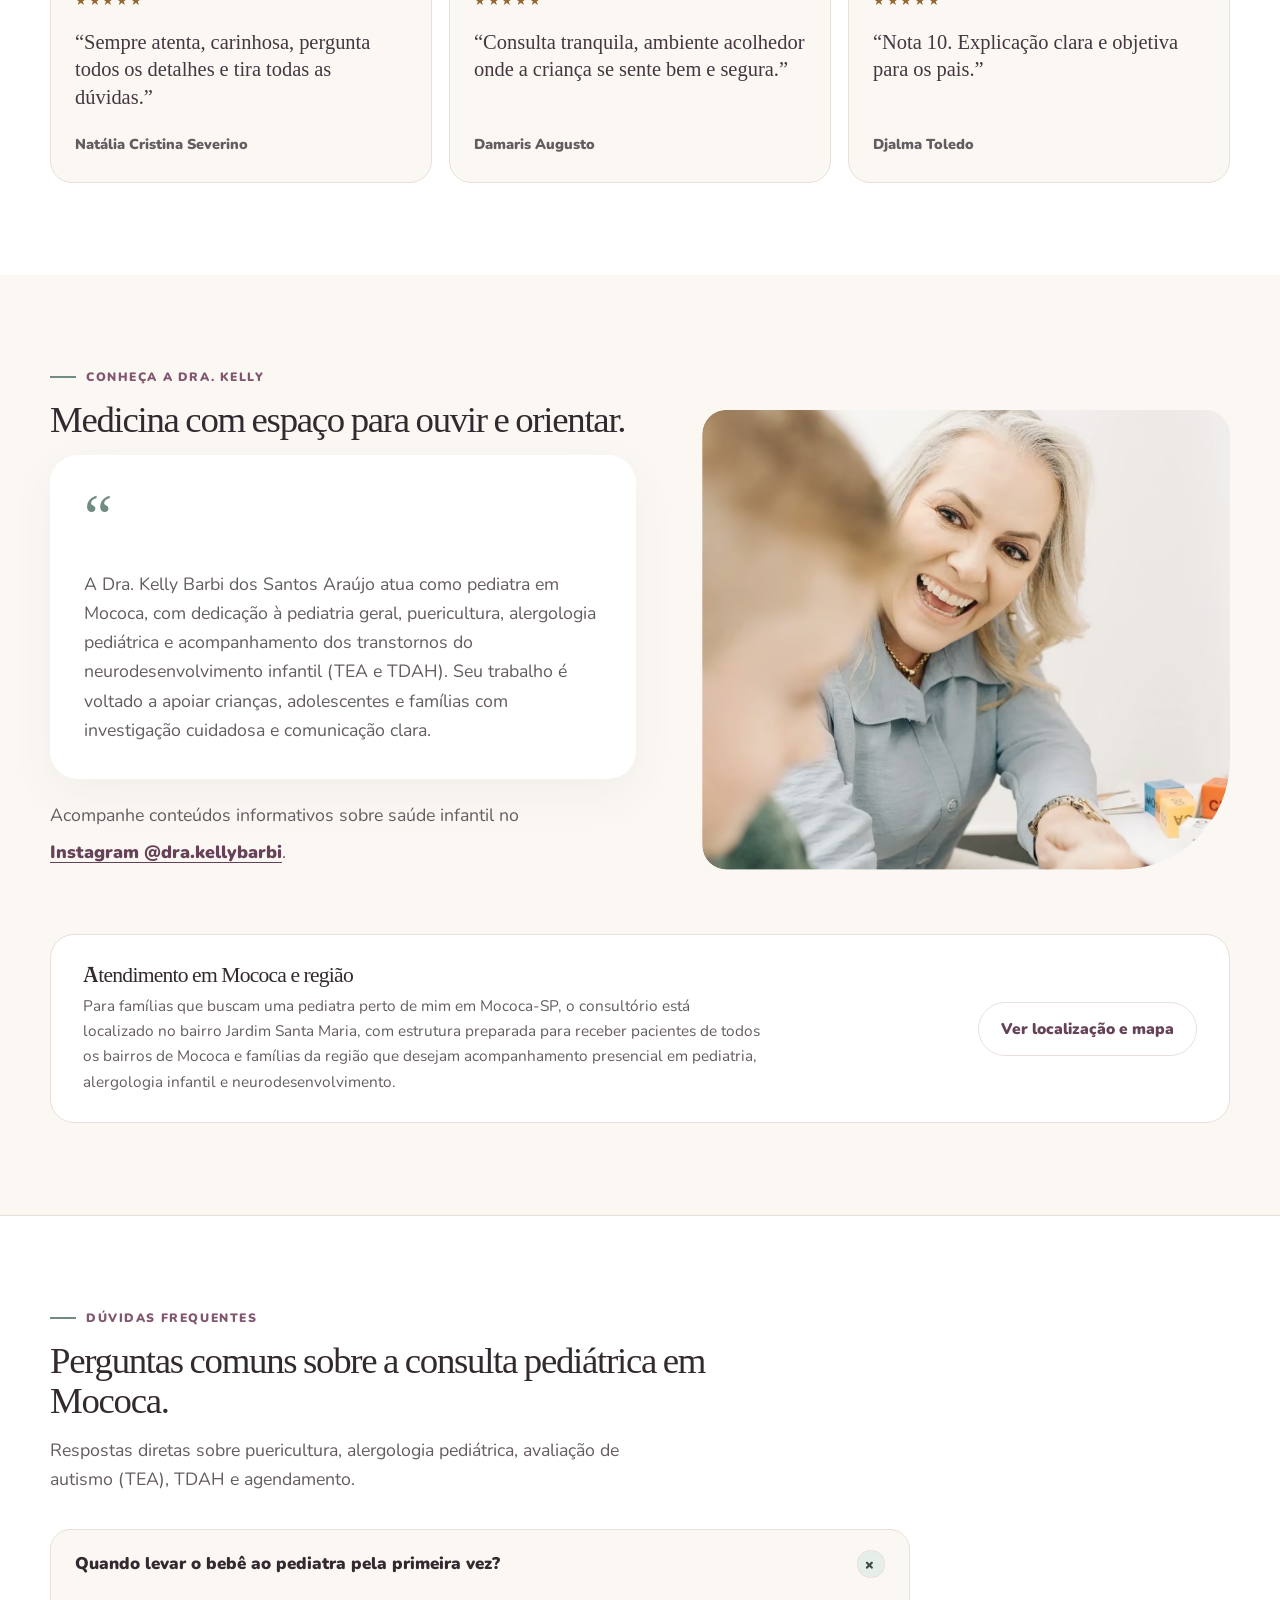
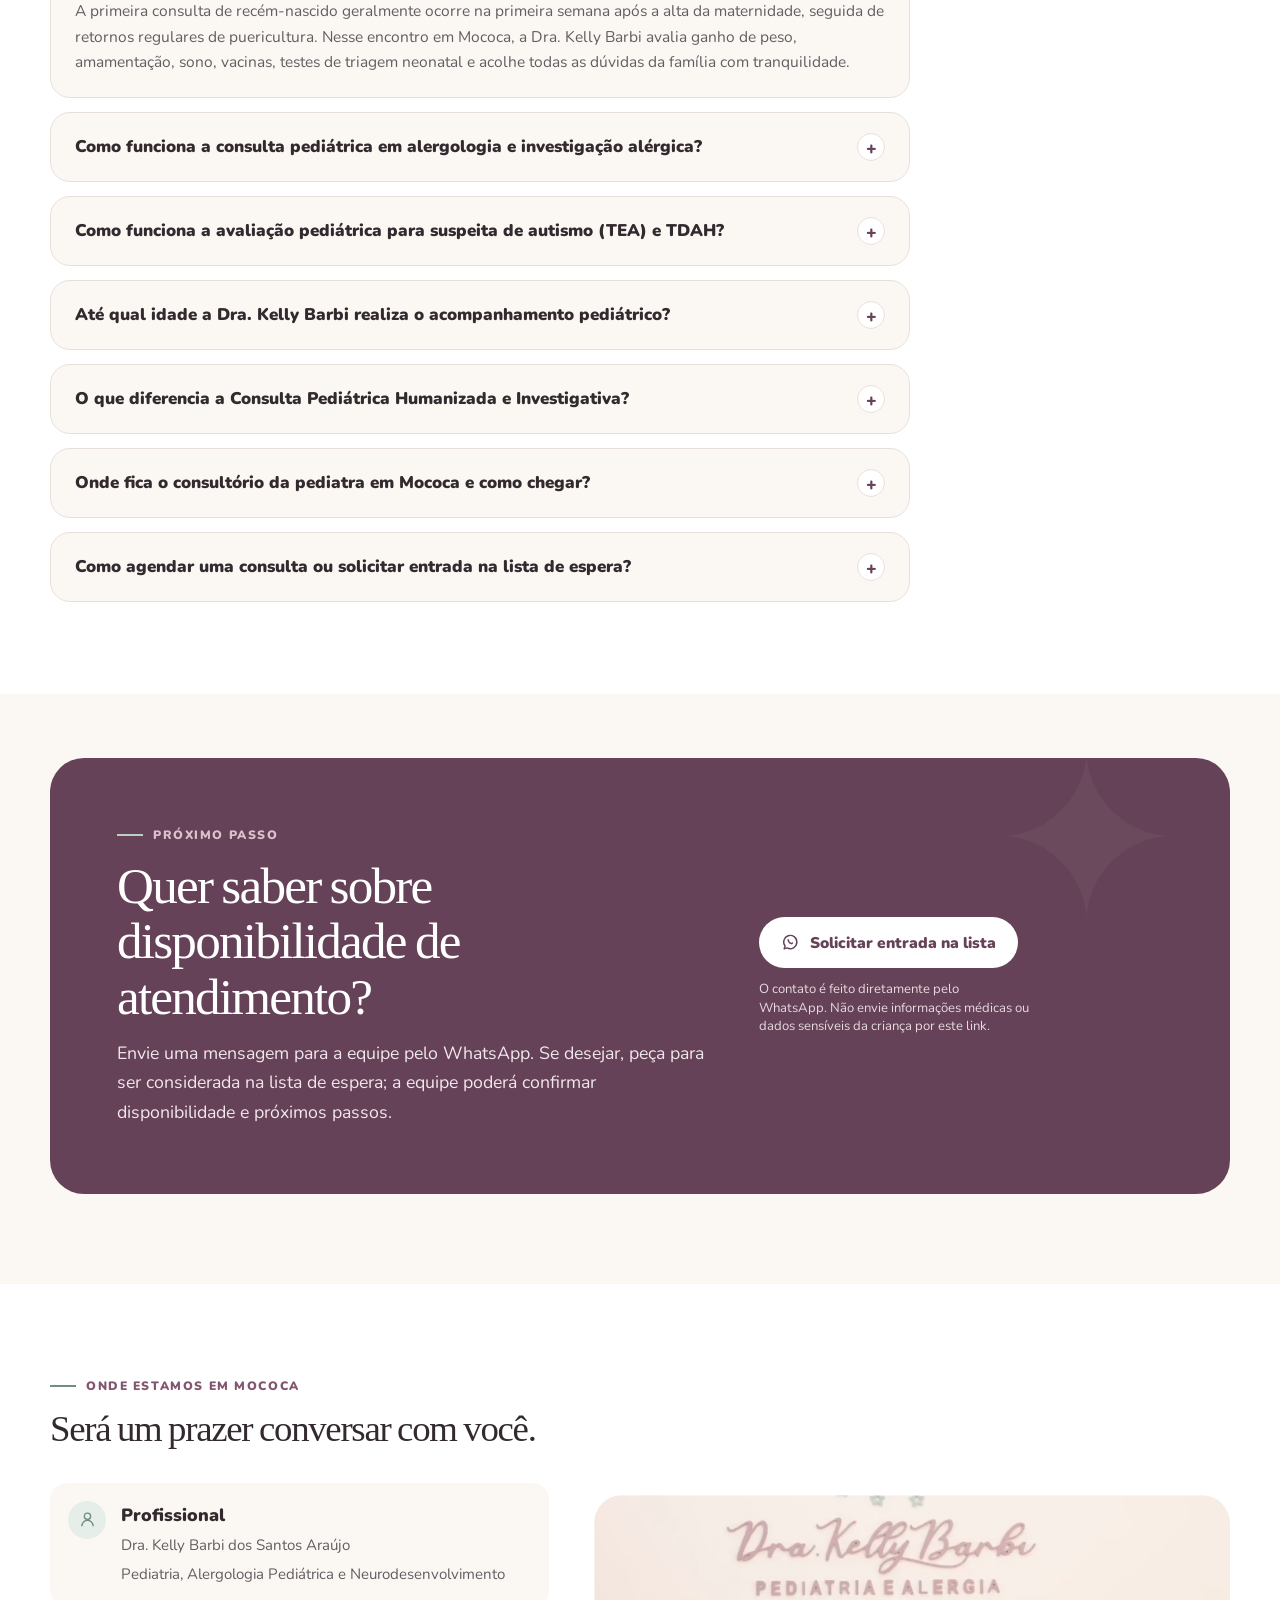
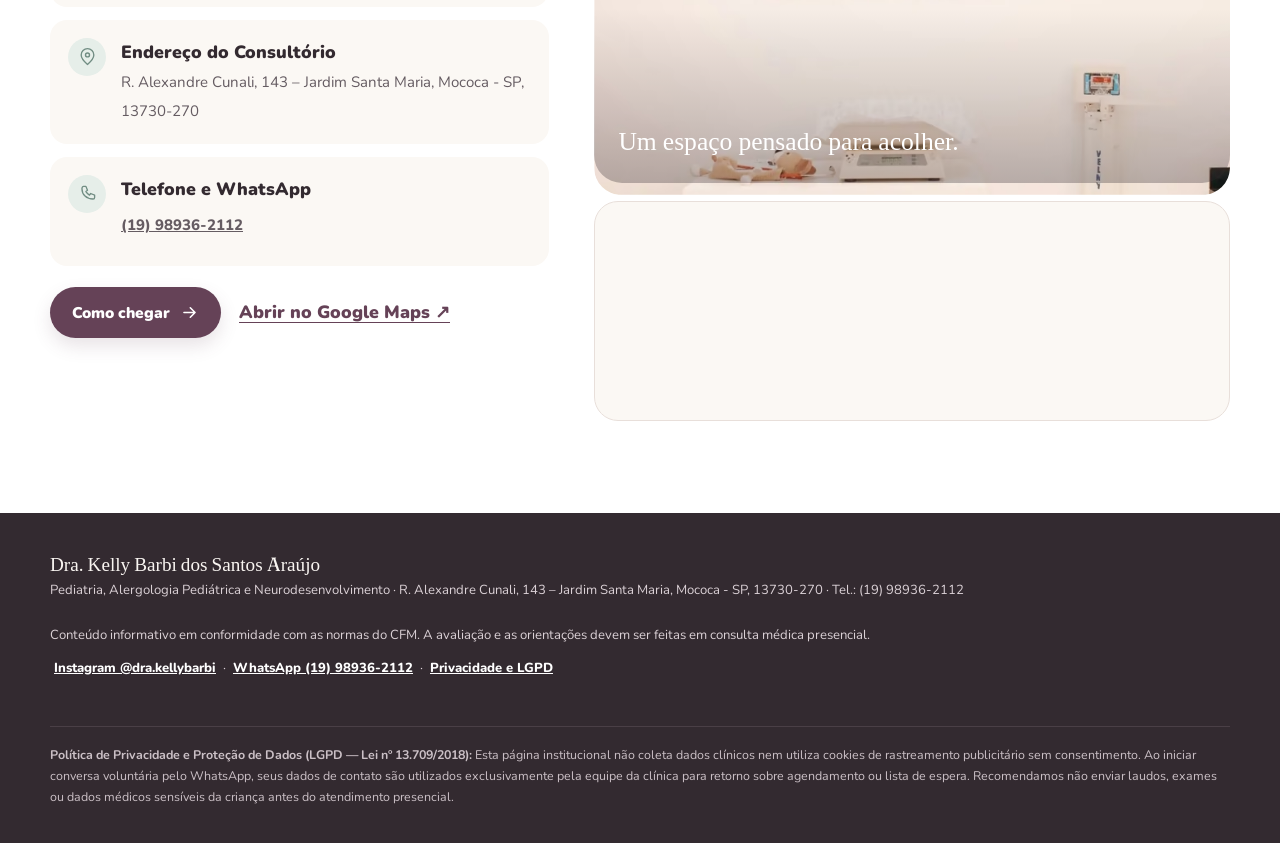
==== commit 38620c0a: "perf(motion): optimize hover transition media query and llms.txt markdown links" ====
--- a/index.html
+++ b/index.html
@@ -48,8 +48,8 @@
     :root{--bg:#fbf8f4;--surface:#fff;--ink:#332a30;--muted:#655c62;--line:#e8dfda;--plum:#82566f;--plum-deep:#654257;--sage:#718d83;--sage-light:#e6eee9;--rose:#ead9df;--sand:#f2e9df;--font-display:'Fraunces',Georgia,serif;--font-body:'Nunito',Arial,sans-serif;--step-0:clamp(1rem,.95rem + .2vw,1.125rem);--step-2:clamp(1.6rem,1.25rem + 1.4vw,2.3rem);--step-3:clamp(2.45rem,1.8rem + 2.8vw,4.4rem);--space:clamp(1rem,.7rem + 1.3vw,1.7rem);--radius:26px;--ease:cubic-bezier(.2,.7,.2,1);--ease-smooth:cubic-bezier(0.16,1,0.3,1);--transition-smooth:var(--ease-smooth);--dur-fast:240ms;--dur-base:550ms;--dur-slow:850ms;--dist-sm:4px;--dist-md:18px;--dist-lg:28px;--motion-glow:0 16px 38px #65425718;--motion-ring:0 0 0 5px #82566f18}
     *{box-sizing:border-box}html{scroll-behavior:smooth;scroll-padding-top:88px}body{margin:0;background:var(--bg);color:var(--ink);font-family:var(--font-body);font-size:var(--step-0);line-height:1.65}picture{display:block}img{display:block;max-width:100%}a{color:inherit}a:focus-visible,summary:focus-visible{outline:3px solid #2f6757;outline-offset:4px;border-radius:6px}.sr-only{position:absolute;width:1px;height:1px;padding:0;margin:-1px;overflow:hidden;clip:rect(0,0,0,0);white-space:nowrap;border:0}.skip-link{position:absolute;left:-9999px;top:12px;z-index:50;background:var(--plum-deep);color:#fff;padding:12px 18px;border-radius:999px;font-weight:900;text-decoration:none}.skip-link:focus{left:16px}.wrap{width:min(1180px,calc(100% - 48px));margin:auto}.eyebrow{display:flex;align-items:center;gap:10px;text-transform:uppercase;letter-spacing:.13em;font-size:.76rem;font-weight:900;color:var(--plum)}.eyebrow:before{content:"";width:26px;height:2px;background:var(--sage)}
     h1,h2,h3,p{margin-top:0}h1,h2,h3{font-family:var(--font-display);font-weight:500;line-height:1.08;letter-spacing:-.035em}h1{font-size:var(--step-3);max-width:760px;margin:16px 0 20px}h2{font-size:var(--step-2);margin:12px 0 16px}h3{font-size:1.38rem;margin-bottom:9px}p{color:var(--muted)}
-    .button{position:relative;overflow:hidden;display:inline-flex;justify-content:center;align-items:center;gap:10px;min-height:46px;padding:13px 22px;border-radius:999px;text-decoration:none;font-weight:900;font-size:.97rem}.button-primary{background:var(--plum-deep);color:white;box-shadow:0 8px 18px #65425726}.button-primary:hover{background:#513344}.button-primary:after{content:"";position:absolute;inset:0;background:linear-gradient(115deg,transparent 25%,rgba(255,255,255,.22) 50%,transparent 75%);transform:translateX(-120%);transition:transform .65s var(--ease-smooth);pointer-events:none}.button-primary:hover:after{transform:translateX(120%)}.button-light{background:white;color:var(--plum-deep);border:1px solid var(--line)}.icon{width:19px;height:19px;flex:none;transition:transform .35s var(--ease-smooth)}.button:hover .icon{transform:translateX(3px)}
-    .topbar{position:sticky;top:0;z-index:20;background:rgba(251,248,244,.86);backdrop-filter:blur(14px);-webkit-backdrop-filter:blur(14px);border-bottom:1px solid #e9e1dc;transition:background-color .45s var(--ease-smooth),box-shadow .45s var(--ease-smooth)}.topbar.is-scrolled{background:rgba(251,248,244,.95);box-shadow:0 12px 34px #332a3012}.scroll-progress{position:absolute;left:0;bottom:-1px;width:100%;height:2.5px;background:linear-gradient(90deg,var(--sage),var(--plum));transform-origin:0 50%;transform:scaleX(var(--scroll-progress,0));pointer-events:none}.nav{height:76px;display:flex;align-items:center;justify-content:space-between;gap:22px}.brand{display:inline-flex;align-items:center;gap:11px;min-height:44px;text-decoration:none;flex:0 0 auto;min-width:max-content}.brand-mark{width:43px;height:43px;display:grid;place-items:center;background:var(--sage-light);border-radius:50%;overflow:hidden;flex:none}.brand-mark img{width:31px;height:38px;object-fit:contain}.brand-text{display:flex;flex-direction:column;line-height:1.1;flex:none;white-space:nowrap}.brand-text strong{font-family:var(--font-display);font-size:1.16rem;font-weight:600}.brand-text small{font-size:.65rem;letter-spacing:.14em;text-transform:uppercase;color:var(--muted);font-weight:900;margin-top:4px}.nav-links{display:flex;align-items:center;gap:18px;flex:0 0 auto}.nav-links a:not(.button){position:relative;display:inline-flex;align-items:center;min-height:44px;padding:0 6px;text-decoration:none;color:#534a50;font-weight:800;font-size:.92rem;transition:color .3s var(--ease-smooth)}.nav-links a:not(.button):after{content:"";position:absolute;left:6px;right:6px;bottom:8px;height:2px;border-radius:2px;background:var(--plum);transform:scaleX(0);transform-origin:right center;transition:transform .38s var(--ease-smooth)}.nav-links a:not(.button):hover,.nav-links a:not(.button).is-active{color:var(--plum-deep)}.nav-links a:not(.button):hover:after,.nav-links a:not(.button).is-active:after{transform:scaleX(1);transform-origin:left center}.nav .button{min-height:44px;padding:10px 18px;font-size:.88rem}
+    .button{display:inline-flex;justify-content:center;align-items:center;gap:10px;min-height:46px;padding:13px 22px;border-radius:999px;text-decoration:none;font-weight:900;font-size:.97rem}.button-primary{background:var(--plum-deep);color:white;box-shadow:0 8px 18px #65425726}.button-primary:hover{background:#513344}.button-light{background:white;color:var(--plum-deep);border:1px solid var(--line)}.icon{width:19px;height:19px;flex:none;transition:transform .35s var(--ease-smooth)}.button:hover .icon{transform:translateX(3px)}
+    .topbar{position:sticky;top:0;z-index:20;background:rgba(251,248,244,.88);backdrop-filter:blur(12px);-webkit-backdrop-filter:blur(12px);border-bottom:1px solid #e9e1dc}.topbar.is-scrolled{background:rgba(251,248,244,.96);box-shadow:0 10px 30px #332a3012}.scroll-progress{position:fixed;left:0;top:0;z-index:25;width:100%;height:3px;background:linear-gradient(90deg,var(--sage),var(--plum));transform-origin:0 50%;transform:scaleX(var(--scroll-progress,0));pointer-events:none}.nav{height:76px;display:flex;align-items:center;justify-content:space-between;gap:22px}.brand{display:inline-flex;align-items:center;gap:11px;min-height:44px;text-decoration:none;flex:0 0 auto;min-width:max-content}.brand-mark{width:43px;height:43px;display:grid;place-items:center;background:var(--sage-light);border-radius:50%;overflow:hidden;flex:none}.brand-mark img{width:31px;height:38px;object-fit:contain}.brand-text{display:flex;flex-direction:column;line-height:1.1;flex:none;white-space:nowrap}.brand-text strong{font-family:var(--font-display);font-size:1.16rem;font-weight:600}.brand-text small{font-size:.65rem;letter-spacing:.14em;text-transform:uppercase;color:var(--muted);font-weight:900;margin-top:4px}.nav-links{display:flex;align-items:center;gap:18px;flex:0 0 auto}.nav-links a:not(.button){position:relative;display:inline-flex;align-items:center;min-height:44px;padding:0 6px;text-decoration:none;color:#534a50;font-weight:800;font-size:.92rem}.nav-links a:not(.button):hover,.nav-links a:not(.button).is-active{color:var(--plum-deep)}.nav .button{min-height:44px;padding:10px 18px;font-size:.88rem}
     .hero{padding:68px 0 55px;overflow:hidden;position:relative;isolation:isolate}.hero:before{content:"";position:absolute;z-index:-1;width:min(42vw,520px);aspect-ratio:1;border-radius:50%;right:-9%;top:3%;background:radial-gradient(circle,#ead9df72 0,transparent 70%);pointer-events:none}.hero-grid{display:grid;grid-template-columns:1.04fr .96fr;align-items:center;gap:48px}.hero-copy{padding:15px 0 25px}.hero-copy p{font-size:1.12rem;max-width:560px;margin-bottom:26px}.hero-actions{display:flex;align-items:center;gap:14px;flex-wrap:wrap}.place-line{display:flex;align-items:center;gap:8px;color:var(--muted);font-size:.9rem;margin-top:23px}.place-line svg{width:17px;color:var(--sage);flex:none}.hero-art{position:relative;min-height:495px}.hero-photo{position:absolute;right:7%;top:0;width:77%;height:455px;object-fit:cover;object-position:center 28%;border-radius:48% 48% 32px 32px;box-shadow:0 22px 52px #67544a1f}.photo-note{position:absolute;left:0;bottom:18px;max-width:235px;padding:20px 22px;background:#fff;border-radius:20px 20px 20px 5px;box-shadow:0 16px 38px #332a3015}.photo-note strong{display:block;font-family:var(--font-display);font-size:1.3rem;font-weight:500;line-height:1.2}.photo-note span{display:block;font-size:.83rem;color:var(--muted);margin-top:5px}.star-doodle{position:absolute;right:0;top:20px;width:92px;color:var(--plum);transform:rotate(10deg)}.dots{position:absolute;right:0;bottom:51px;width:86px;height:70px;background-image:radial-gradient(var(--sage) 2px,transparent 2.5px);background-size:15px 15px;opacity:.65}
     .service-strip{background:var(--sage-light);border-block:1px solid #d4e0d9}.service-items{display:grid;grid-template-columns:repeat(4,minmax(0,1fr));align-items:center;padding:20px 0;gap:18px}.service-item{display:flex;align-items:center;gap:12px;color:#394b43;font-weight:900;font-size:.94rem;min-width:0}.service-item .bubble{width:37px;height:37px;border-radius:50%;display:grid;place-items:center;background:white;color:var(--sage);flex:none}.service-item svg{width:20px;height:20px}
     section{padding:92px 0}.section-head{max-width:670px;margin-bottom:35px}.section-head p{max-width:590px}.benefits{background:#fff}.benefit-layout{display:grid;grid-template-columns:.85fr 1.15fr;gap:70px;align-items:center}.benefit-photo{height:490px;width:100%;object-fit:cover;border-radius:42% 42% 24px 24px;object-position:center 48%}.benefit-copy{max-width:590px}.benefit-list{list-style:none;margin:26px 0 30px;padding:0;display:grid;gap:18px}.benefit-list li{display:grid;grid-template-columns:34px 1fr;gap:13px;align-items:start}.check{width:30px;height:30px;border-radius:50%;background:var(--sage-light);color:#426756;display:grid;place-items:center;font-weight:1000}.benefit-list strong{display:block;color:var(--ink);font-weight:900}.benefit-list span:last-child{display:block;color:var(--muted);font-size:.96rem;margin-top:2px}
@@ -62,17 +62,15 @@
     .wait{padding:64px 0 90px;background:var(--bg)}.wait-panel{position:relative;overflow:hidden;background:var(--plum-deep);border-radius:34px;padding:clamp(30px,6vw,67px);color:white;display:grid;grid-template-columns:1.2fr .8fr;gap:35px;align-items:center}.wait-panel:after{content:"✦";position:absolute;font-size:230px;line-height:1;color:#ffffff0b;right:4%;top:-29px;pointer-events:none}.wait-panel .eyebrow{color:#d9c0cc}.wait-panel .eyebrow:before{background:#b9d0c4}.wait-panel h2{font-size:clamp(2.1rem,1.7rem + 2vw,3.2rem);max-width:570px}.wait-panel p{color:#f1e7ec;max-width:590px;margin-bottom:0}.wait-action{position:relative;z-index:1;display:flex;flex-direction:column;align-items:flex-start;gap:12px}.wait-action .button{background:white;color:var(--plum-deep)}.wait-action small{color:#e6d9e0;font-size:.82rem;line-height:1.4;max-width:270px}
     .contact{background:#fff}.contact-grid{display:grid;grid-template-columns:.88fr 1.12fr;gap:45px;align-items:start}.contact-info{display:grid;gap:13px;font-style:normal}.contact-row{display:flex;gap:15px;align-items:flex-start;padding:18px;background:var(--bg);border-radius:17px}.contact-row .bubble{width:38px;height:38px;background:var(--sage-light);border-radius:50%;display:grid;place-items:center;color:var(--sage);flex:none}.contact-row strong{display:block;color:var(--ink);font-weight:900}.contact-row span,.contact-row a{color:var(--muted);font-size:.94rem}.contact-row a{display:inline-flex;align-items:center;min-height:44px;font-weight:800}.contact-actions{display:flex;align-items:center;gap:12px;flex-wrap:wrap;margin-top:8px}.map-link{display:inline-flex;align-items:center;min-height:44px;padding:0 6px;color:var(--plum-deep);font-weight:900;text-underline-offset:4px}.contact-visual-stack{display:grid;gap:18px}.contact-visual{height:300px;position:relative}.contact-visual picture{width:100%;height:100%}.contact-visual img{width:100%;height:100%;object-fit:cover;object-position:center 48%;border-radius:28px}.contact-visual:after{content:"";position:absolute;inset:0;border-radius:28px;background:linear-gradient(0deg,#332a3050,transparent 58%);pointer-events:none}.contact-caption{position:absolute;left:24px;bottom:20px;z-index:1;color:white;font-family:var(--font-display);font-size:1.6rem}.map-embed{height:220px;border-radius:24px;overflow:hidden;border:1px solid var(--line);background:var(--bg)}.map-embed iframe{width:100%;height:100%;border:0;display:block}
     footer{background:#332a30;color:#f9f5f1;padding:36px 0}.footer-inner{display:flex;justify-content:space-between;align-items:flex-start;gap:24px;flex-wrap:wrap}.footer-brand{font-family:var(--font-display);font-size:1.2rem}.footer-inner p{color:#dbd1d6;margin:0;font-size:.82rem;line-height:1.6}.footer-inner a{display:inline-flex;align-items:center;min-height:44px;padding:0 4px;color:#fff;font-weight:800}.footer-lgpd{width:100%;padding-top:18px;margin-top:12px;border-top:1px solid #4a3f46;font-size:.78rem;color:#cbc0c6}
-    .button,.service-item .bubble,.service-card,.review,.hero-photo,.photo-note,.benefit-photo,.benefit-list li,.check,.care-image,.care-tag,.about-image,.contact-row,.contact-visual img,.brand-mark,.about-card,.region-box,.pill,.whatsapp-float,.faq-item{transition:transform var(--dur-base) var(--ease-smooth),scale .72s var(--ease-smooth),box-shadow var(--dur-base) var(--ease-smooth),border-color .45s var(--ease-smooth),background-color .4s var(--ease-smooth)}
     .button:hover{box-shadow:0 12px 28px #65425728}.button-primary:hover,.wait-action .button:hover{box-shadow:0 14px 32px #65425736,var(--motion-ring)}.button-light:hover{box-shadow:0 10px 24px #332a3012;border-color:#d4c0ca}.button:focus-visible,.whatsapp-float:focus-visible{outline:3px solid #2f6757;outline-offset:4px;box-shadow:var(--motion-ring);transform:translateY(-1px)}.button:active,.whatsapp-float:active{transform:translateY(1px) scale(.985);box-shadow:0 3px 10px #332a3017}.service-item .bubble{box-shadow:0 0 0 0 #718d8300}.service-item:hover .bubble{transform:translateY(-4px) rotate(-6deg);scale:1.08;box-shadow:0 0 0 7px #718d8318}
     .benefit-list li:hover{transform:translateX(6px)}.benefit-list li:hover .check{transform:scale(1.14);background:#d2e3da;box-shadow:0 0 0 5px #718d8317}
-    .has-spotlight{position:relative;overflow:hidden;isolation:isolate}.has-spotlight:before{content:"";position:absolute;inset:0;z-index:0;background:radial-gradient(380px circle at var(--spot-x,50%) var(--spot-y,50%),rgba(130,86,111,.09),transparent 70%);opacity:0;transition:opacity .4s var(--ease-smooth);pointer-events:none}.has-spotlight:hover:before{opacity:1}.has-spotlight>*{position:relative;z-index:1}
-    .service-card:hover,.review:hover{transform:translateY(-7px);scale:1.012;border-color:#cdb5c2;box-shadow:0 22px 46px #332a3014}.service-card .card-link{transition:gap .3s var(--ease-smooth),color .3s var(--ease-smooth)}.service-card:hover .card-link{gap:12px}.about-card:hover,.region-box:hover{transform:translateY(-5px);border-color:#d4c0ca;box-shadow:0 22px 52px #51423a14}.pill:hover{transform:translateY(-3px) scale(1.03);box-shadow:0 8px 18px #332a3012;border-color:#bfa4b2;background:#fff}.contact-row:hover{transform:translateX(6px);box-shadow:0 10px 26px #332a3010}.contact-row:focus-within{box-shadow:0 0 0 3px #718d8326}.brand:hover .brand-mark{transform:rotate(-6deg);scale:1.05;box-shadow:0 0 0 6px #718d8316}.faq-item:hover{border-color:#d4c0ca;box-shadow:0 10px 26px #332a300a}
-    .hero-photo,.photo-note,.dots,.benefit-photo,.care-image,.care-tag,.about-image,.contact-visual img{translate:0 var(--parallax-y,0px);transition:translate .18s cubic-bezier(.2,0,.3,1),transform var(--dur-base) var(--ease-smooth),scale .72s var(--ease-smooth),box-shadow var(--dur-base) var(--ease-smooth),filter .95s var(--ease-smooth),clip-path .95s var(--ease-smooth),opacity .9s var(--ease-smooth)}.star-doodle{translate:0 var(--parallax-y,0px);rotate:calc(10deg + var(--parallax-rot,0deg));transition:translate .18s linear,rotate .18s linear}
+    .service-card:hover,.review:hover{transform:translateY(-7px);scale:1.012;border-color:#cdb5c2;box-shadow:0 22px 46px #332a3014}.service-card:hover .card-link{gap:12px}.about-card:hover,.region-box:hover{transform:translateY(-5px);border-color:#d4c0ca;box-shadow:0 22px 52px #51423a14}.pill:hover{transform:translateY(-3px) scale(1.03);box-shadow:0 8px 18px #332a3012;border-color:#bfa4b2;background:#fff}.contact-row:hover{transform:translateX(6px);box-shadow:0 10px 26px #332a3010}.contact-row:focus-within{box-shadow:0 0 0 3px #718d8326}.brand:hover .brand-mark{transform:rotate(-6deg);scale:1.05;box-shadow:0 0 0 6px #718d8316}.faq-item:hover{border-color:#d4c0ca;box-shadow:0 10px 26px #332a300a}
+    .motion-ready .hero-photo,.motion-ready .photo-note,.motion-ready .dots,.motion-ready .benefit-photo,.motion-ready .care-image,.motion-ready .care-tag,.motion-ready .about-image,.motion-ready .contact-visual img{translate:0 var(--parallax-y,0px);transition:translate .18s cubic-bezier(.2,0,.3,1),transform var(--dur-base) var(--ease-smooth),scale .72s var(--ease-smooth),box-shadow var(--dur-base) var(--ease-smooth),filter .95s var(--ease-smooth),clip-path .95s var(--ease-smooth),opacity .9s var(--ease-smooth)}.motion-ready .star-doodle{translate:0 var(--parallax-y,0px);rotate:calc(10deg + var(--parallax-rot,0deg));transition:translate .18s linear,rotate .18s linear}
     .motion-ready .motion-reveal{opacity:0;transform:translate3d(0,26px,0) scale(.985);transition:opacity .78s var(--ease-smooth),transform .78s var(--ease-smooth);transition-delay:var(--reveal-delay,0ms)}.motion-ready .motion-reveal.is-visible{opacity:1;transform:translate3d(0,0,0) scale(1)}
     .motion-ready .image-reveal{opacity:0;filter:blur(10px);scale:.94;clip-path:inset(8% 0 12% 0 round 24px)}.motion-ready .image-reveal.is-visible{opacity:1;filter:blur(0);scale:1;clip-path:inset(0 0 0 0 round 24px)}
     .hero-photo:hover,.benefit-photo:hover,.care-image:hover,.about-image:hover,.contact-visual img:hover{scale:1.04;box-shadow:0 24px 52px #6542572e,0 0 28px #ead9df90}.hero-art:hover .photo-note{transform:translateY(-5px) scale(1.02);box-shadow:0 20px 44px #332a301f}.care-image-wrap:hover .care-tag{transform:translateY(-4px) scale(1.03);box-shadow:0 14px 30px #65425738}
     .whatsapp-float{position:fixed;right:20px;bottom:20px;z-index:30;display:inline-flex;align-items:center;gap:10px;min-height:52px;min-width:52px;padding:12px 18px;border-radius:999px;background:#236947;color:#fff;text-decoration:none;font-weight:900;font-size:.9rem;box-shadow:0 14px 32px rgba(35,105,71,.32),0 0 0 1px rgba(255,255,255,.22)}.whatsapp-float svg{width:22px;height:22px;flex:none}.whatsapp-float:hover{background:#1b5438;transform:translateY(-3px) scale(1.02);box-shadow:0 18px 38px rgba(35,105,71,.42),0 0 0 5px rgba(113,141,131,.2)}
-    @media(hover:hover) and (pointer:fine){.button:hover{transform:translateY(-3px) scale(1.015)}.button.magnetic:hover,.whatsapp-float.magnetic:hover{transform:translate3d(var(--mag-x,0px),calc(var(--mag-y,0px) - 3px),0) scale(1.02)}}
+    @media(hover:hover) and (pointer:fine){.button,.service-item .bubble,.service-card,.review,.hero-photo,.photo-note,.benefit-photo,.benefit-list li,.check,.care-image,.care-tag,.about-image,.contact-row,.contact-visual img,.brand-mark,.about-card,.region-box,.pill,.whatsapp-float,.faq-item{transition:transform var(--dur-base) var(--ease-smooth),scale .72s var(--ease-smooth),box-shadow var(--dur-base) var(--ease-smooth),border-color .45s var(--ease-smooth),background-color .4s var(--ease-smooth)}.service-card .card-link{transition:gap .3s var(--ease-smooth),color .3s var(--ease-smooth)}.button{position:relative;overflow:hidden}.button-primary:after{content:"";position:absolute;inset:0;background:linear-gradient(115deg,transparent 25%,rgba(255,255,255,.22) 50%,transparent 75%);transform:translateX(-120%);transition:transform .65s var(--ease-smooth);pointer-events:none}.button-primary:hover:after{transform:translateX(120%)}.nav-links a:not(.button):after{content:"";position:absolute;left:6px;right:6px;bottom:8px;height:2px;border-radius:2px;background:var(--plum);transform:scaleX(0);transform-origin:right center;transition:transform .38s var(--ease-smooth)}.nav-links a:not(.button):hover:after,.nav-links a:not(.button).is-active:after{transform:scaleX(1);transform-origin:left center}.has-spotlight{position:relative;overflow:hidden;isolation:isolate}.has-spotlight:before{content:"";position:absolute;inset:0;z-index:0;background:radial-gradient(380px circle at var(--spot-x,50%) var(--spot-y,50%),rgba(130,86,111,.09),transparent 70%);opacity:0;transition:opacity .4s var(--ease-smooth);pointer-events:none}.has-spotlight:hover:before{opacity:1}.has-spotlight>*{position:relative;z-index:1}.button:hover{transform:translateY(-3px) scale(1.015)}.button.magnetic:hover,.whatsapp-float.magnetic:hover{transform:translate3d(var(--mag-x,0px),calc(var(--mag-y,0px) - 3px),0) scale(1.02)}}
     @media(max-width:900px){.wrap{width:min(100% - 36px,700px)}.nav{height:68px}.nav-links{gap:13px}.nav-links a:not(.button){display:none}.hero{padding:45px 0 38px}.hero-grid{grid-template-columns:1fr;gap:20px}.hero-copy{padding:0}.hero-art{min-height:440px}.hero-photo{width:76%;height:410px;right:8%}.photo-note{left:0;bottom:4px}.hero:before{width:78vw;right:-35%;top:8%}.benefit-layout,.care-grid,.about-grid,.contact-grid,.services-grid{grid-template-columns:1fr;gap:32px}.benefit-photo{height:430px;max-width:500px}.benefit-layout{gap:34px}.care-image-wrap{order:2}.about-image{height:420px;max-width:520px}.wait-panel{grid-template-columns:1fr}.wait-action{margin-top:4px}.service-items{grid-template-columns:repeat(2,1fr)}.reviews-top{align-items:flex-start;flex-direction:column}.review-grid{grid-template-columns:1fr}}
     @media(max-width:600px){.wrap{width:calc(100% - 34px)}.nav{gap:8px}.nav .button{padding:10px 13px;font-size:.8rem}.brand{gap:8px}.brand-mark{width:38px;height:38px}.brand-mark img{width:27px;height:34px}.brand-text strong{font-size:1.02rem}.brand-text small{font-size:.56rem}.hero{padding-top:37px}.hero-copy p{font-size:1.02rem}.hero-actions{align-items:stretch}.hero-actions .button{width:100%}.place-line{margin-top:18px}.hero-art{min-height:365px}.hero-photo{height:340px;width:78%;right:7%;border-radius:48% 48% 24px 24px}.photo-note{max-width:190px;padding:14px 16px;bottom:1px}.photo-note strong{font-size:1.1rem}.photo-note span{font-size:.75rem}.star-doodle{width:66px;right:0;top:6px}.dots{width:60px;height:55px;bottom:30px}.service-items{gap:13px;padding:16px 0}.service-item{font-size:.79rem;line-height:1.25;gap:8px}.service-item .bubble{width:32px;height:32px}.service-item svg{width:17px}.service-strip .wrap{width:calc(100% - 26px)}section{padding:68px 0}.section-head{margin-bottom:26px}.benefit-photo{height:350px}.benefit-list{gap:15px}.care-image{height:310px;border-radius:22px 78px 22px 22px}.care-tag{left:8px;bottom:-14px;font-size:.77rem}.care-pills{gap:7px}.pill{font-size:.78rem;padding:7px 10px}.services-grid{margin-top:38px;gap:16px}.service-card{padding:22px 20px}.reviews-top{gap:18px}.google-proof{padding:12px 14px;gap:12px}.google-proof .score{font-size:1.5rem}.review{min-height:0;padding:21px}.review blockquote{font-size:1.2rem}.about-card{padding:25px}.about-image{height:345px;border-radius:22px 22px 78px 22px}.region-box{padding:22px 20px;gap:18px}.faq-item summary{padding:16px 18px}.faq-answer{padding:0 18px 18px}.wait{padding:44px 0 68px}.wait-panel{padding:30px 24px;border-radius:26px}.wait-panel:after{font-size:150px;right:-1%;top:-15px}.wait-action{align-items:stretch}.wait-action .button{width:100%}.contact-actions .button{width:100%}.contact-visual{height:240px}.contact-caption{font-size:1.35rem;left:18px}.footer-inner{align-items:flex-start;flex-direction:column}.footer-inner p{max-width:390px}.whatsapp-float{right:14px;bottom:14px;padding:12px 16px;font-size:.84rem;min-height:48px}}
     @media(max-width:380px){.nav .button{padding:8px 9px;font-size:.69rem}.brand{gap:7px}.brand-mark{width:34px;height:34px}.brand-mark img{width:24px;height:30px}.brand-text strong{font-size:.9rem}.brand-text small{font-size:.5rem;letter-spacing:.11em}}
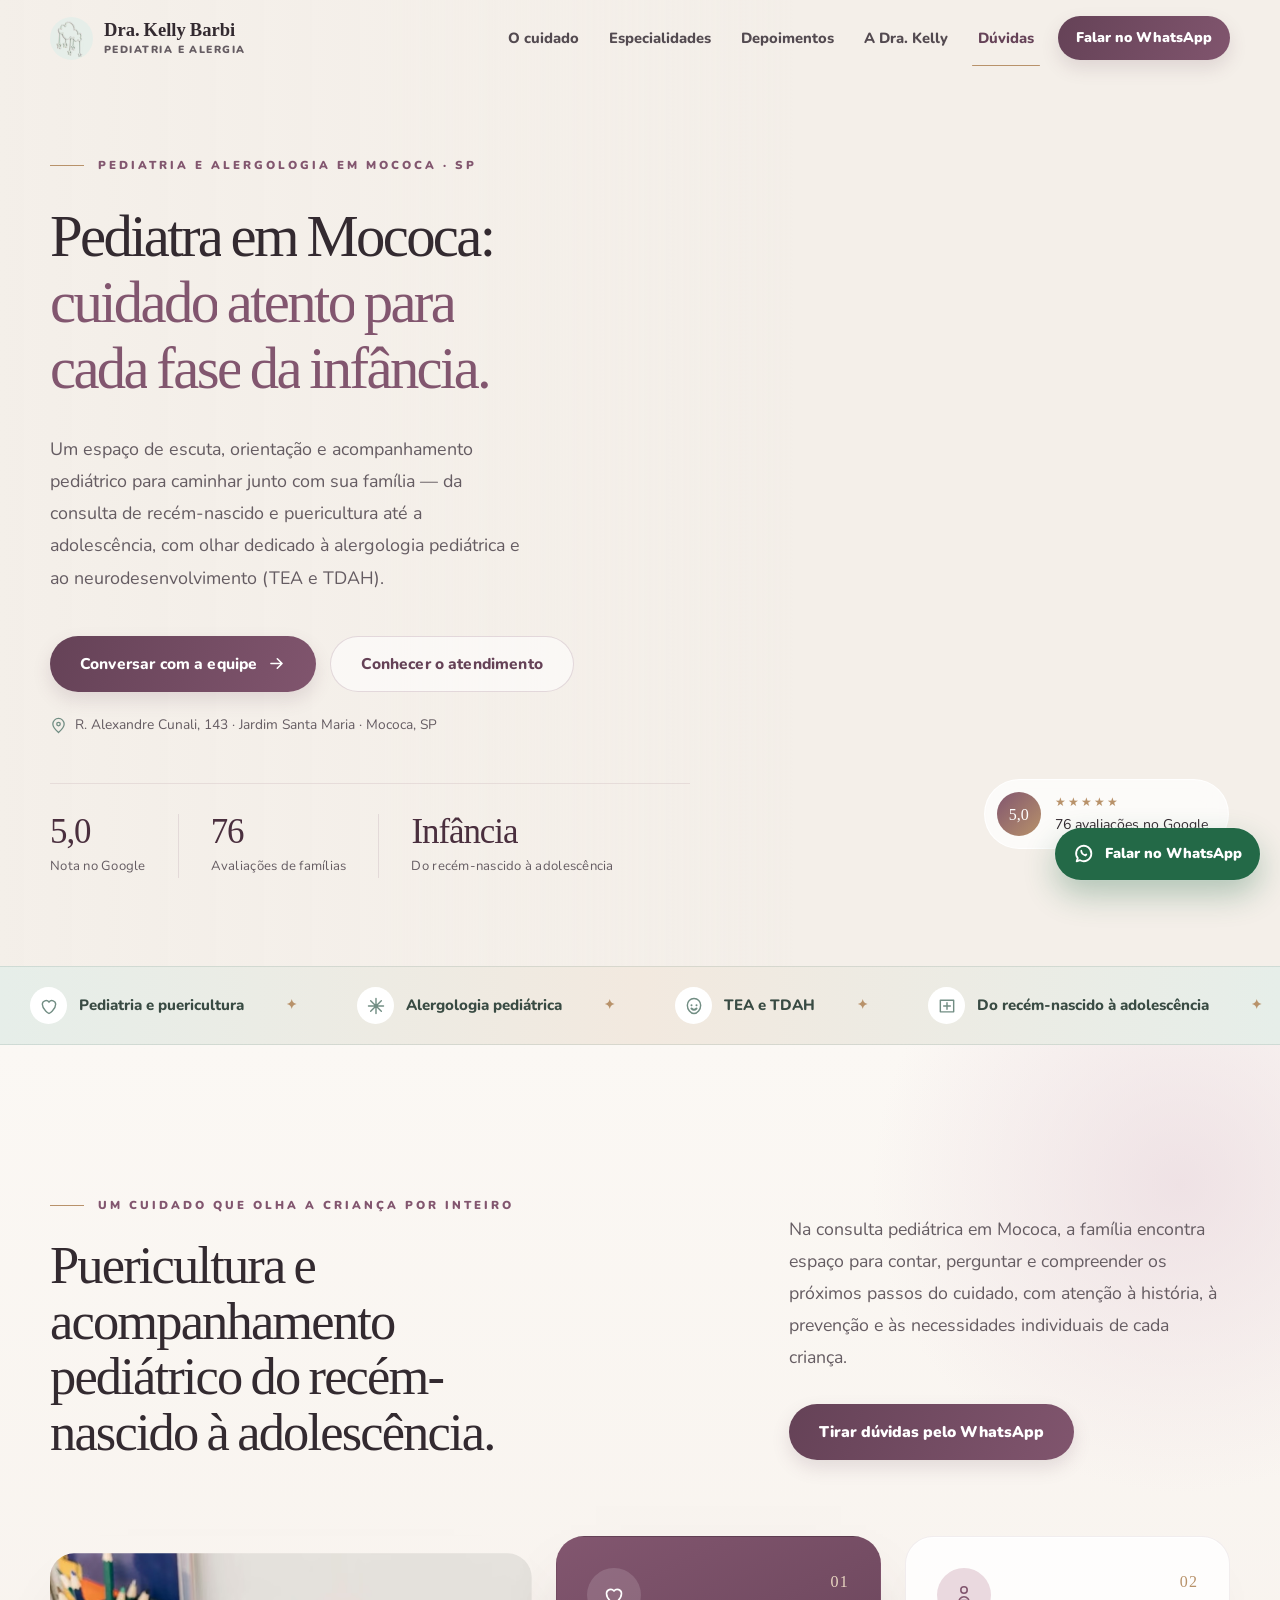
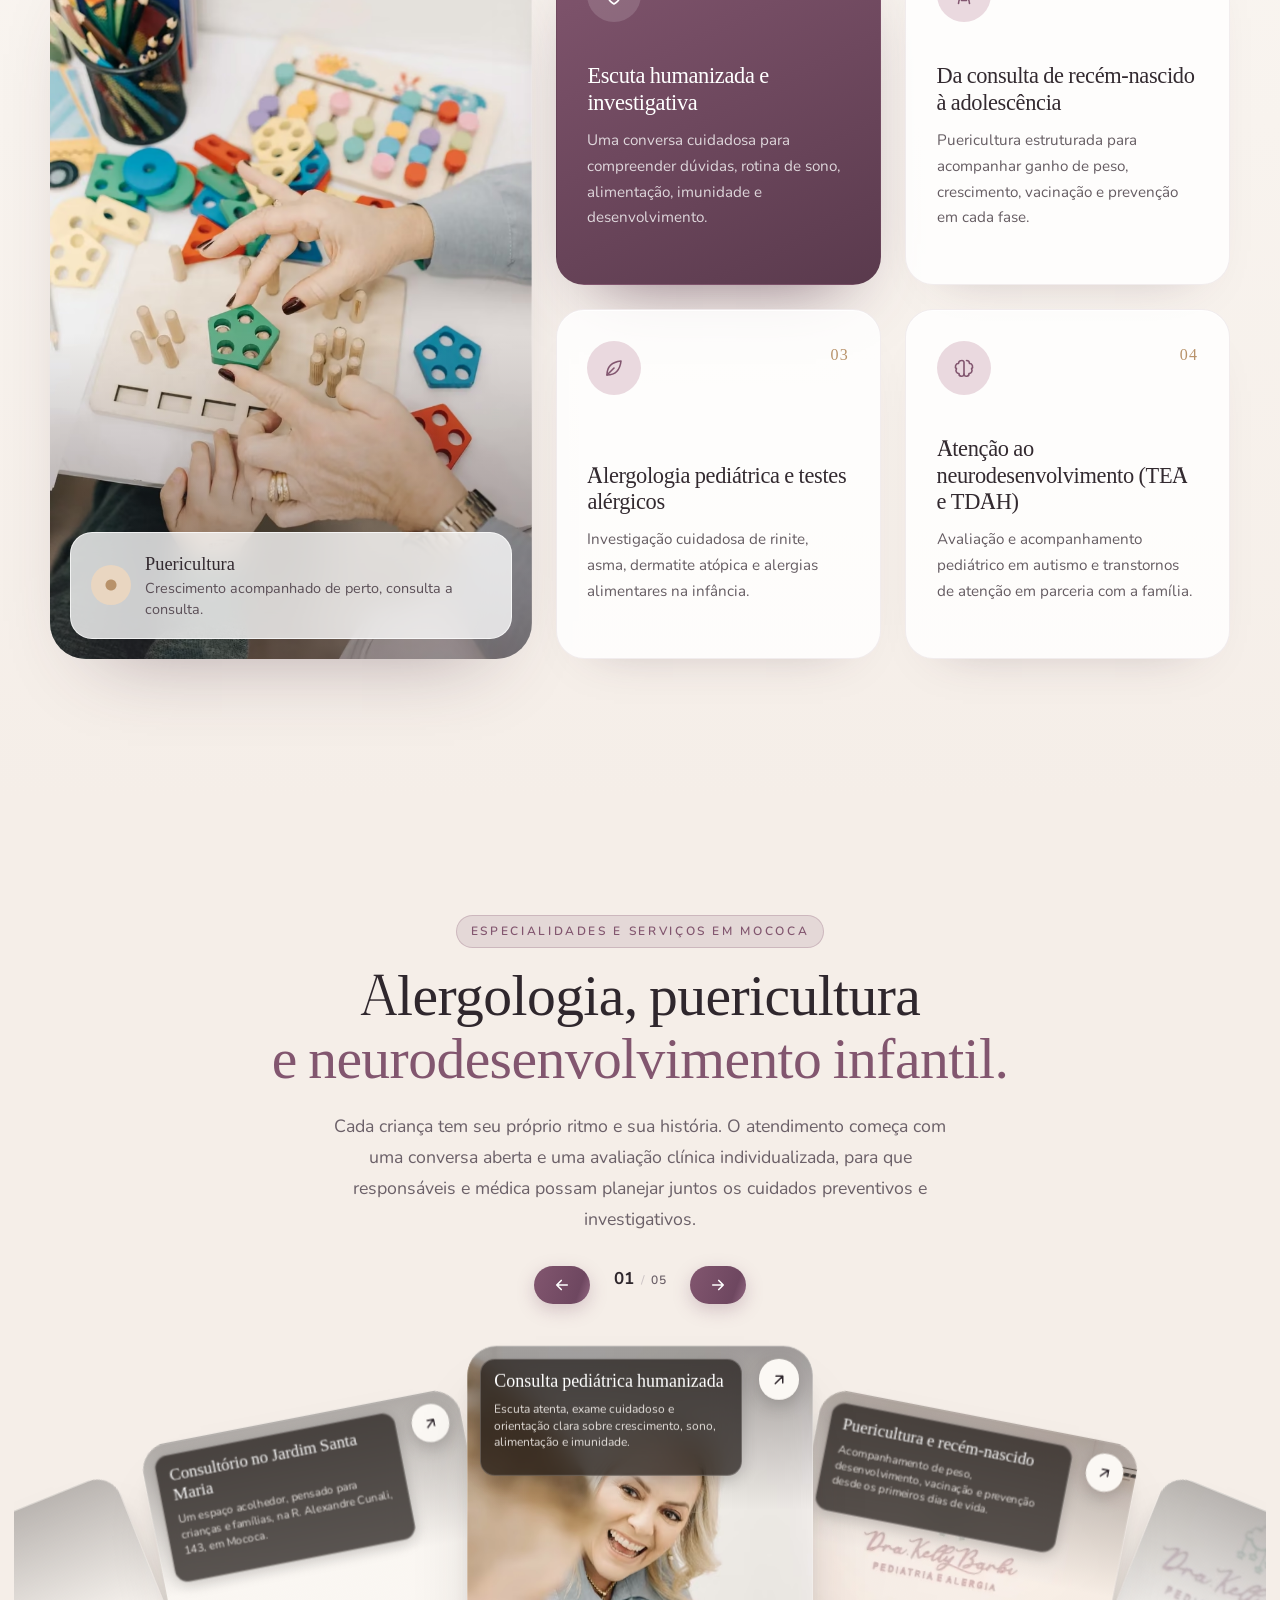
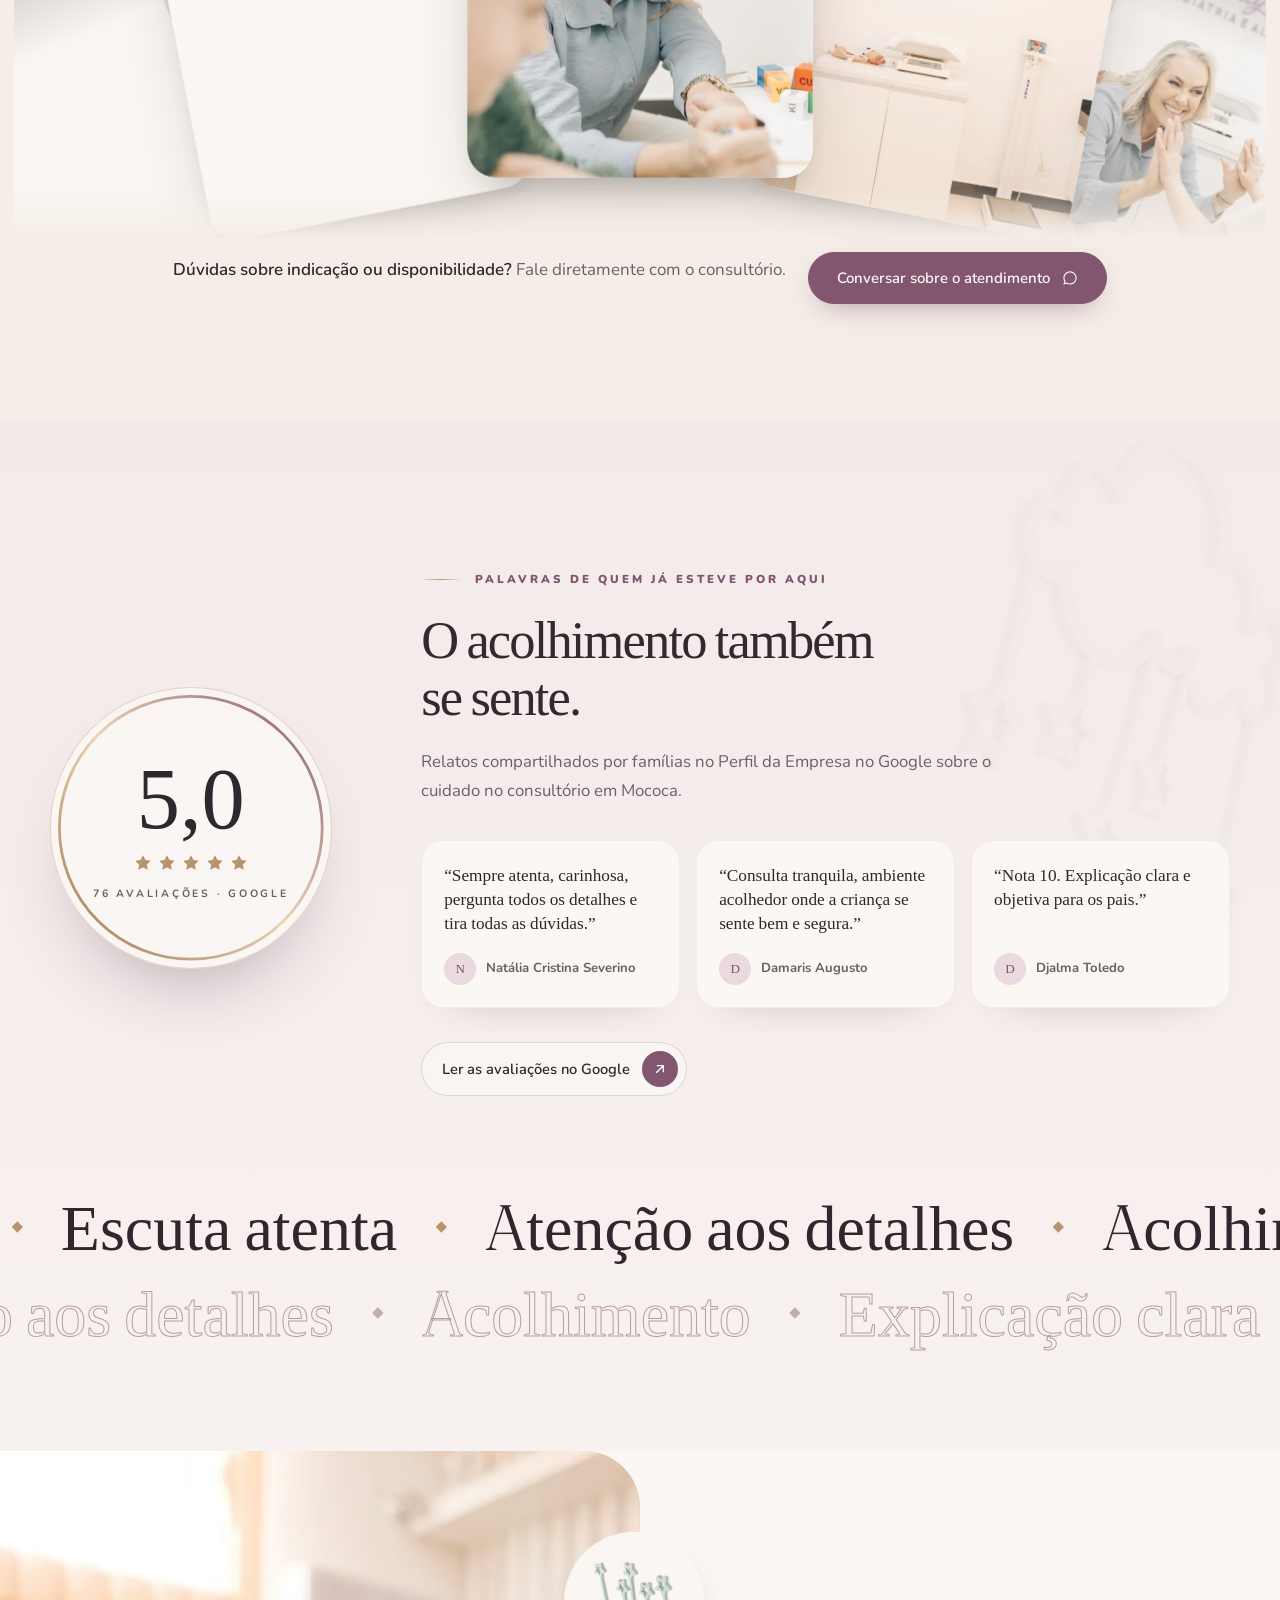
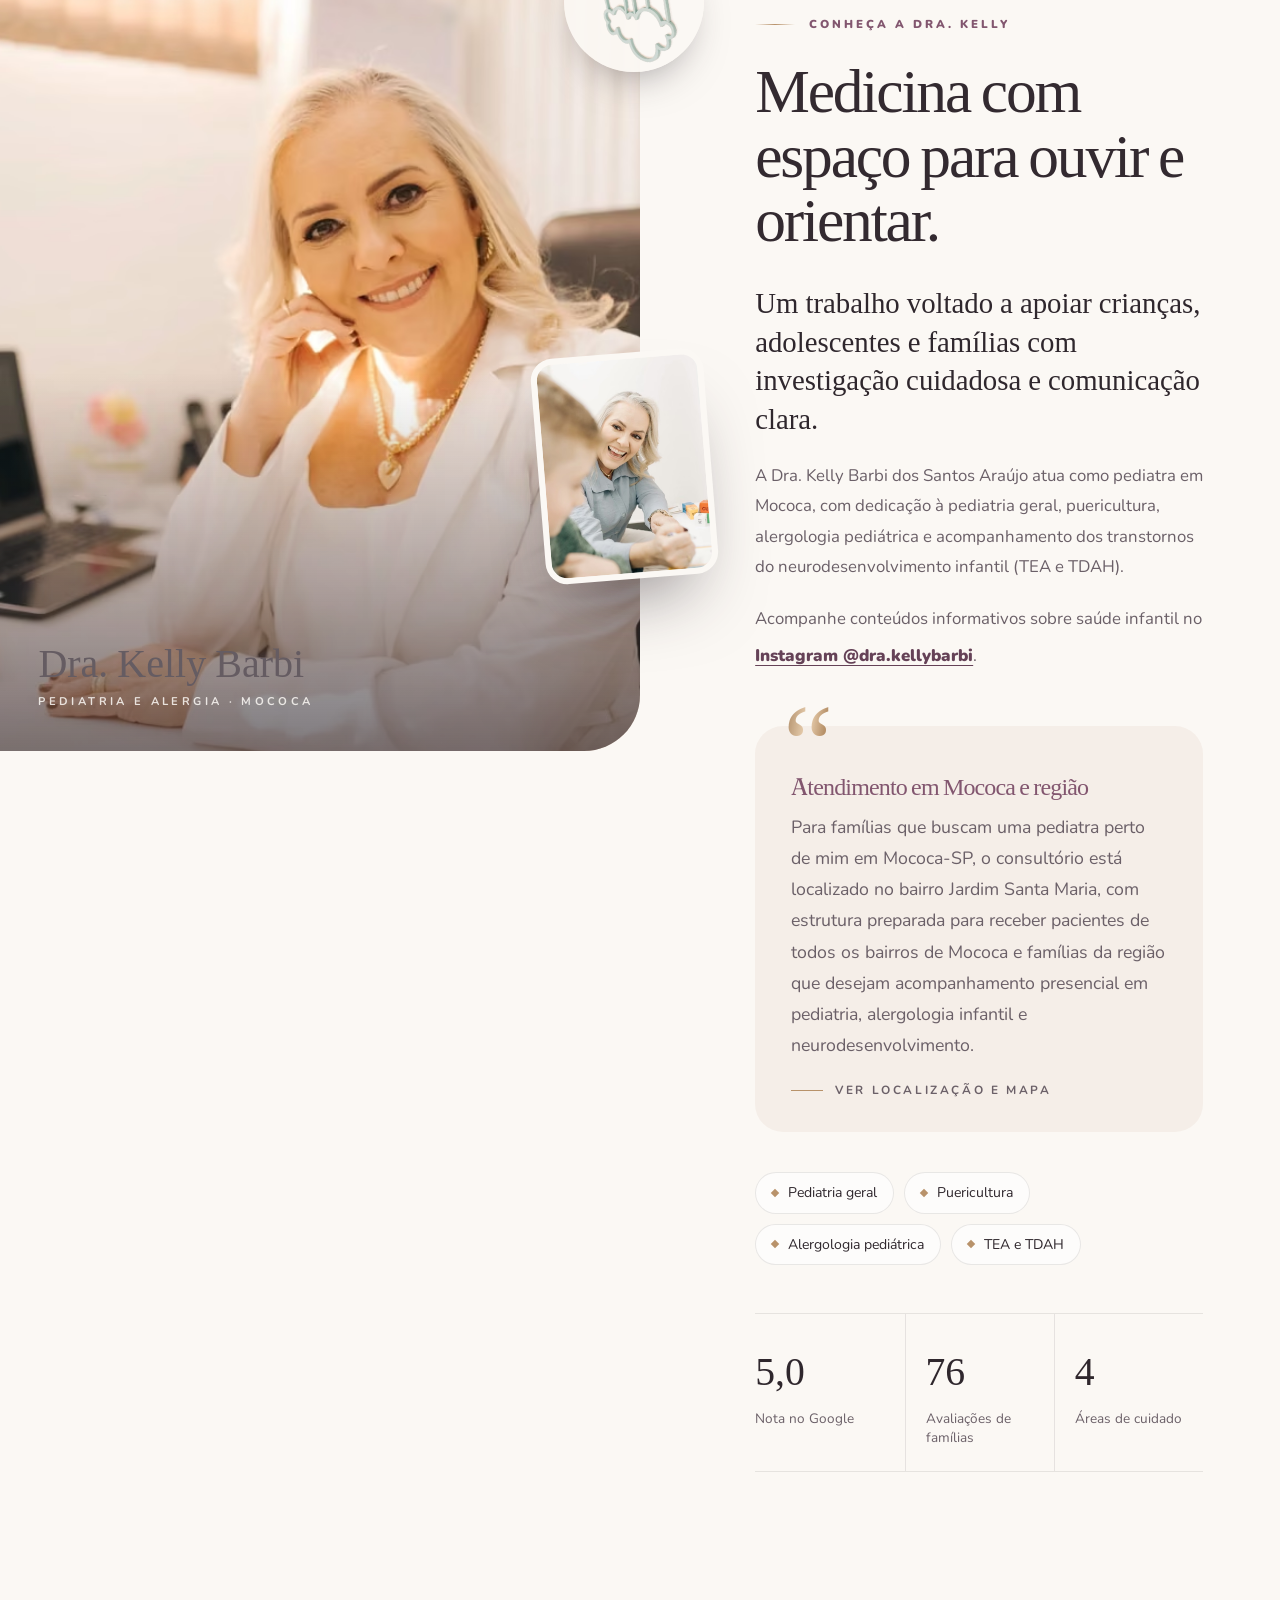
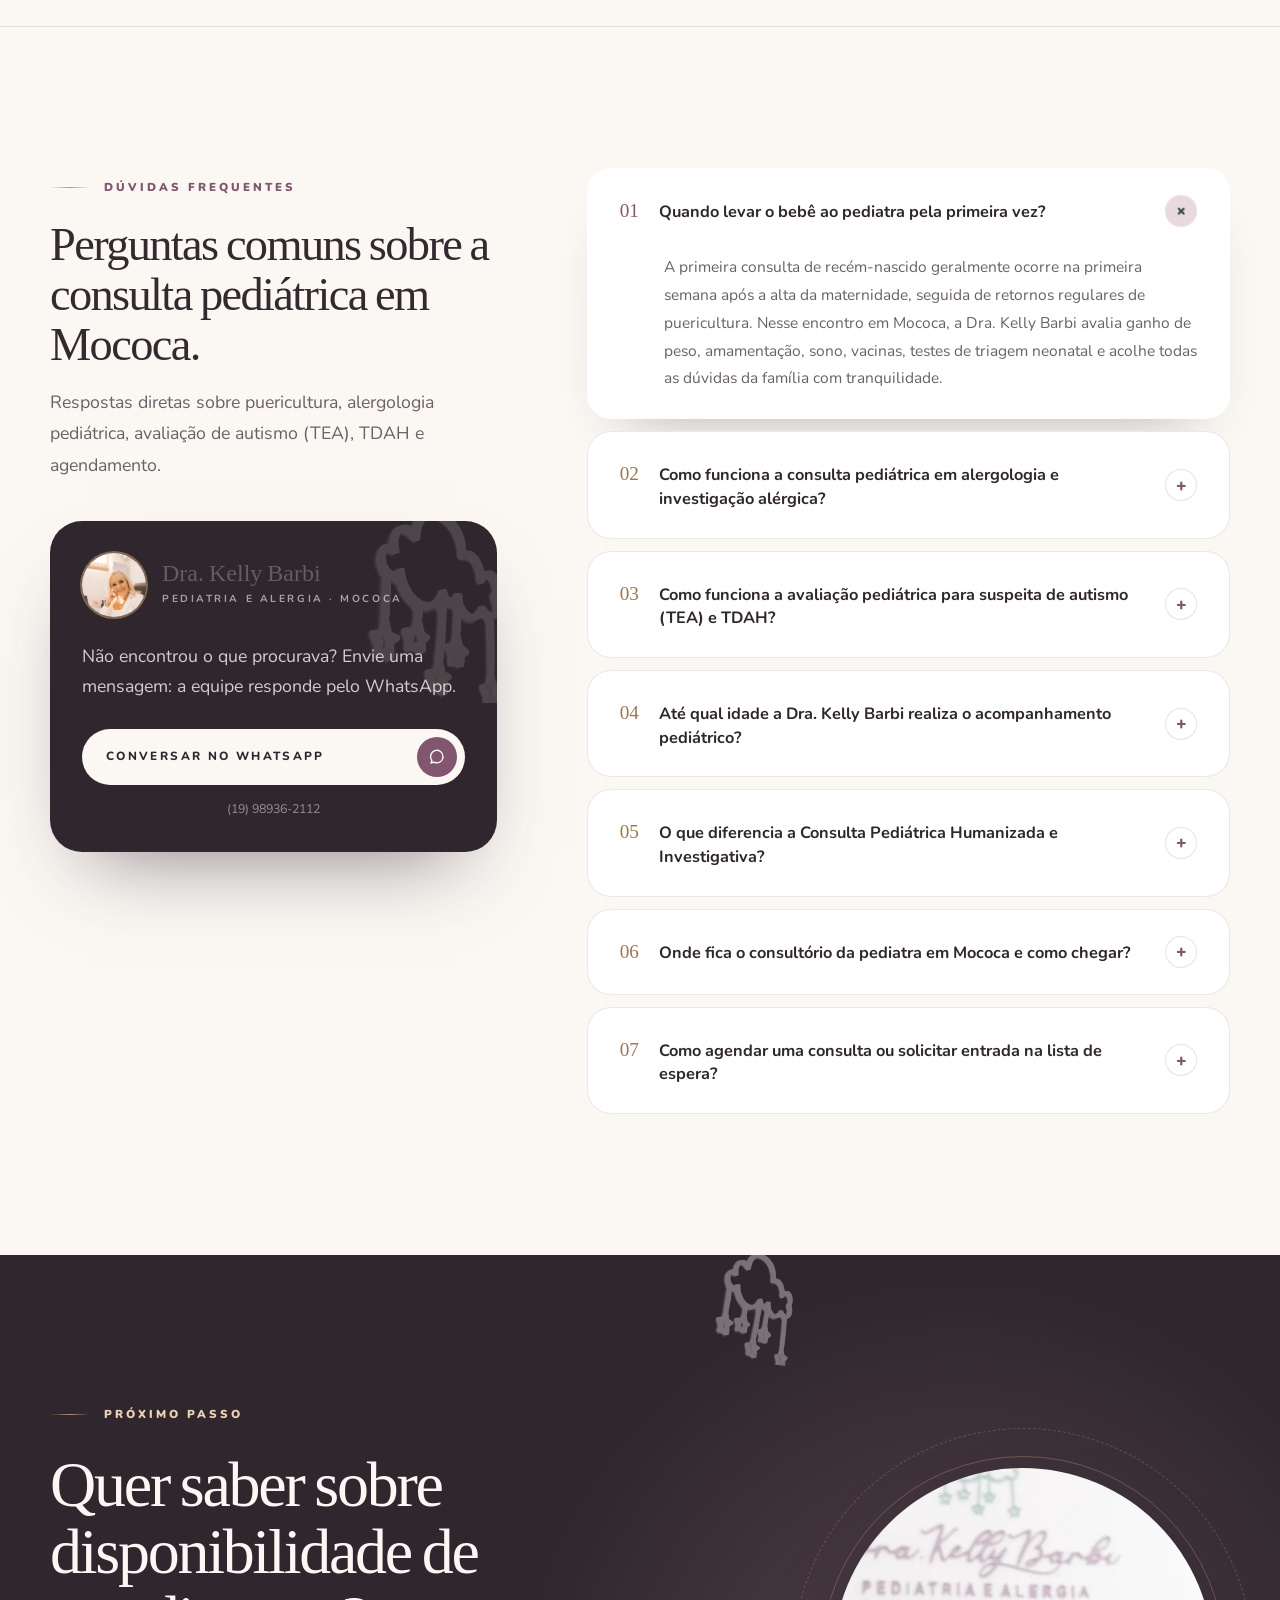
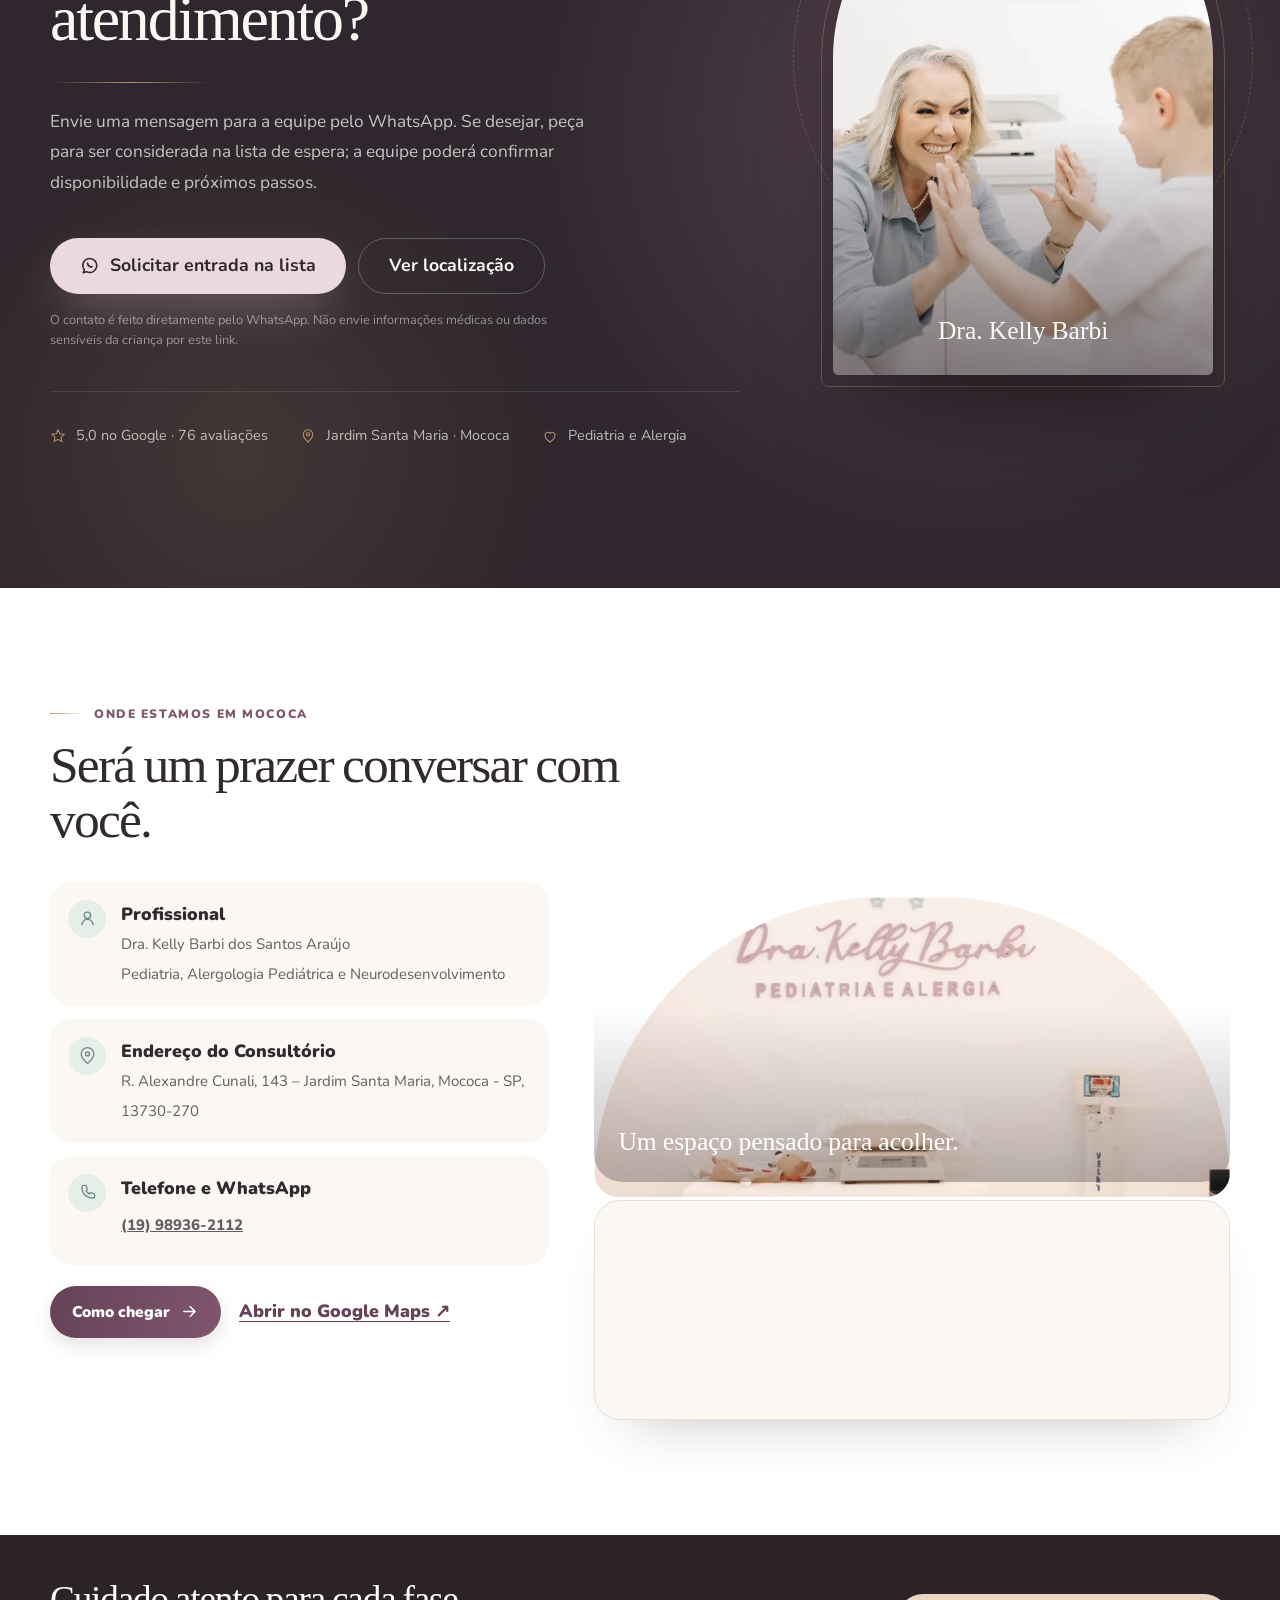
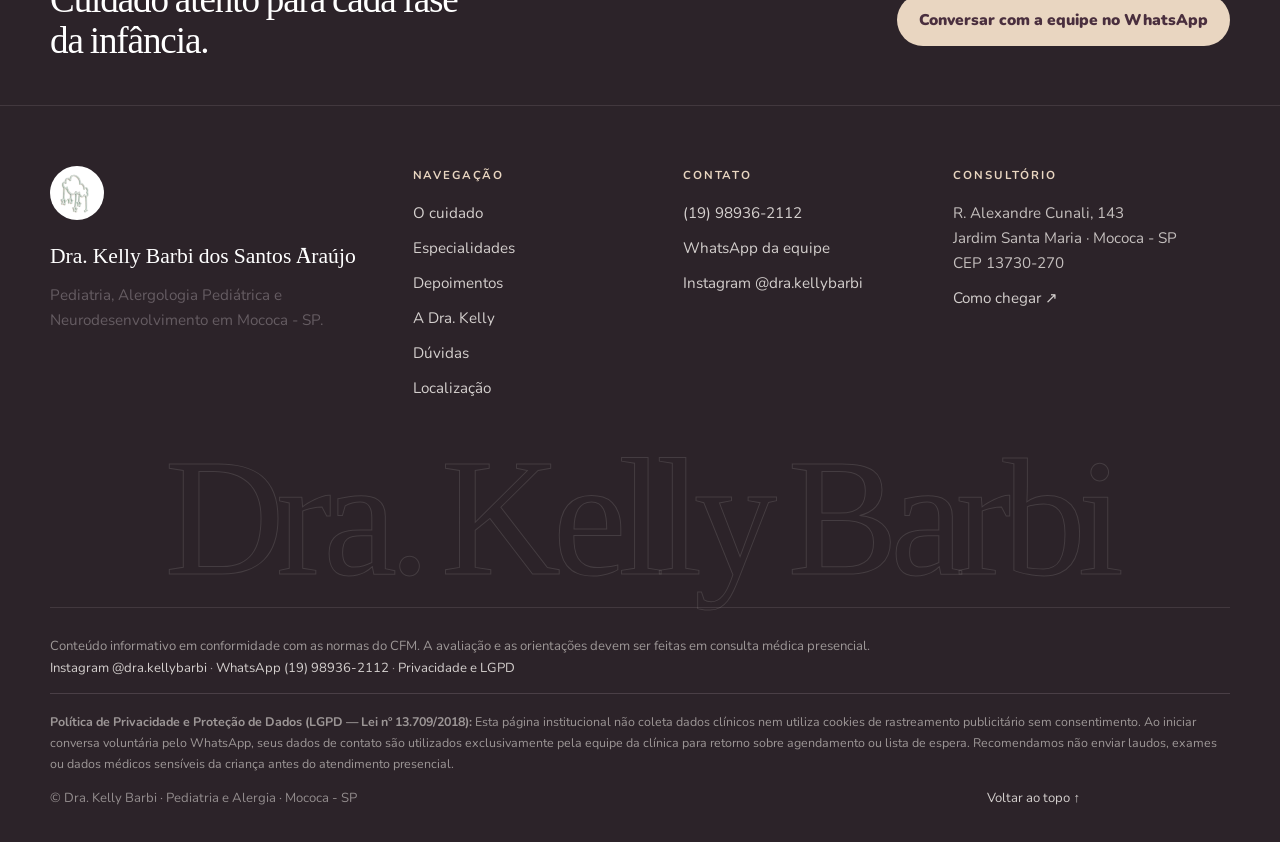
==== commit f12fc2af: "feat(design): hero em tela cheia e dobras no padrão premium - Hero com imagem do Google Flow (AVIF/W" ====
--- a/index.html
+++ b/index.html
@@ -21,7 +21,8 @@
   <link rel="manifest" href="site.webmanifest">
 
   <!-- FASE 2 – Preload prioritário da imagem LCP do Hero (AVIF responsivo) e da fonte principal -->
-  <link rel="preload" as="image" type="image/avif" imagesrcset="assets/pediatra-em-mococa-dra-kelly-barbi-480w.avif 480w, assets/pediatra-em-mococa-dra-kelly-barbi-768w.avif 768w, assets/pediatra-em-mococa-dra-kelly-barbi-1066w.avif 1066w" imagesizes="(max-width: 600px) 270px, (max-width: 900px) 480px, 435px" fetchpriority="high">
+  <link rel="preload" as="image" type="image/avif" imagesrcset="assets/hero-dra-kelly-barbi-1280.avif 1280w, assets/hero-dra-kelly-barbi-1920.avif 1920w, assets/hero-dra-kelly-barbi-2752.avif 2752w" imagesizes="100vw" fetchpriority="high" media="(min-width: 761px)">
+  <link rel="preload" as="image" type="image/avif" imagesrcset="assets/hero-mobile-dra-kelly-barbi-828.avif 828w, assets/hero-mobile-dra-kelly-barbi-1229.avif 1229w" imagesizes="100vw" fetchpriority="high" media="(max-width: 760px)">
   <link rel="preload" href="fonts/fraunces.woff2" as="font" type="font/woff2" crossorigin>
 
   <!-- Open Graph & Twitter Card (1200x630 com logo e identidade da marca) -->
@@ -78,6 +79,8 @@
     @media(max-width:340px){.service-items{grid-template-columns:repeat(2,minmax(0,1fr));gap:11px 8px}.service-item{font-size:.74rem;gap:6px}.service-item .bubble{width:30px;height:30px}.service-strip .wrap{width:calc(100% - 34px)}}
     @media(prefers-reduced-motion:reduce){html{scroll-behavior:auto}*,*::before,*::after{transition:none!important;animation:none!important}.motion-reveal,.motion-reveal.is-visible{opacity:1!important;transform:none!important}.image-reveal,.image-reveal.is-visible,.benefit-photo,.care-image{opacity:1!important;filter:none!important;scale:1!important;clip-path:none!important;translate:none!important;will-change:auto!important}.button,.button:hover,.button:active,.whatsapp-float,.whatsapp-float:hover,.service-card:hover,.review:hover,.about-card:hover,.pill:hover,.contact-row,.service-item .bubble,.brand-mark,.hero-photo:hover,.benefit-photo:hover,.care-image:hover,.about-image:hover,.contact-visual img:hover{transform:none!important;scale:1!important;translate:none!important;will-change:auto!important}}
   </style>
+  <link rel="stylesheet" href="assets/premium.css">
+  <link rel="stylesheet" href="assets/casos.css">
 
   <!-- FASE 4 – Dados Estruturados JSON-LD: Physician + MedicalBusiness/LocalBusiness + FAQPage + BreadcrumbList (sem AggregateRating auto-publicado) -->
   <!-- TODO: Confirmar horário exato de funcionamento e número de CRM-SP/RQE para inclusão opcional -->
@@ -249,6 +252,7 @@
 
   <main>
     <section class="hero" id="inicio">
+      <div class="hero-bg" aria-hidden="true"></div>
       <div class="wrap hero-grid">
         <div class="hero-copy">
           <span class="eyebrow">Pediatria e Alergologia em Mococa · SP</span>
@@ -259,6 +263,11 @@
             <a class="button button-light" href="#atendimento">Conhecer o atendimento</a>
           </div>
           <div class="place-line"><svg viewBox="0 0 24 24" fill="none" aria-hidden="true"><path d="M20 10c0 5-8 12-8 12S4 15 4 10a8 8 0 1 1 16 0Z" stroke="currentColor" stroke-width="1.8"/><circle cx="12" cy="10" r="2.5" stroke="currentColor" stroke-width="1.8"/></svg>R. Alexandre Cunali, 143 · Jardim Santa Maria · Mococa, SP</div>
+          <ul class="hero-stats" aria-label="Destaques">
+            <li><strong data-count="5,0">5,0</strong><span>Nota no Google</span></li>
+            <li><strong data-count="76">76</strong><span>Avaliações de famílias</span></li>
+            <li><strong>Infância</strong><span>Do recém-nascido à adolescência</span></li>
+          </ul>
         </div>
         <div class="hero-art">
           <picture>
@@ -268,6 +277,7 @@
           </picture>
           <svg class="star-doodle" viewBox="0 0 100 88" fill="none" aria-hidden="true"><path d="M50 4 60 34l32 2-25 19 9 30-26-18-27 18 10-30L7 36l32-2L50 4Z" stroke="currentColor" stroke-width="2.5" stroke-linejoin="round"/><circle cx="51" cy="49" r="6" fill="#ead9df"/></svg>
           <div class="dots" aria-hidden="true"></div>
+          <div class="hero-rating"><span class="stars" aria-hidden="true">★★★★★</span><span><b>5,0</b> · 76 avaliações no Google</span></div>
           <div class="photo-note"><strong>Escuta que acolhe.</strong><span>Orientação clara para mães, pais e cuidadores.</span></div>
         </div>
       </div>
@@ -282,199 +292,309 @@
       </div>
     </div>
 
-    <section class="benefits" id="cuidado">
-      <div class="wrap benefit-layout">
-        <picture>
-          <source type="image/avif" srcset="assets/desenvolvimento-infantil-pediatra-mococa-480w.avif 480w, assets/desenvolvimento-infantil-pediatra-mococa-768w.avif 768w, assets/desenvolvimento-infantil-pediatra-mococa-1066w.avif 1066w" sizes="(max-width: 600px) 270px, (max-width: 900px) 480px, 480px">
-          <source type="image/webp" srcset="assets/desenvolvimento-infantil-pediatra-mococa-480w.webp 480w, assets/desenvolvimento-infantil-pediatra-mococa-768w.webp 768w, assets/desenvolvimento-infantil-pediatra-mococa-1066w.webp 1066w" sizes="(max-width: 600px) 270px, (max-width: 900px) 480px, 480px">
+    <section class="benefits kb2" id="cuidado">
+      <div class="wrap">
+        <header class="kb2-head">
+          <div class="kb2-title">
+            <span class="eyebrow">Um cuidado que olha a criança por inteiro</span>
+            <h2>Puericultura e acompanhamento pediátrico do recém-nascido à adolescência.</h2>
+          </div>
+          <div class="kb2-intro">
+            <p>Na consulta pediátrica em Mococa, a família encontra espaço para contar, perguntar e compreender os próximos passos do cuidado, com atenção à história, à prevenção e às necessidades individuais de cada criança.</p>
+            <a class="button button-primary" href="https://wa.me/5519989362112?text=Ol%C3%A1%2C%20gostaria%20de%20tirar%20uma%20d%C3%BAvida%20sobre%20puericultura%20e%20consulta%20pedi%C3%A1trica%20em%20Mococa." target="_blank" rel="noopener" data-cta-context="whatsapp_cuidado">Tirar dúvidas pelo WhatsApp</a>
+          </div>
+        </header>
+        <div class="kb2-grid">
+          <figure class="kb2-media">
+            <picture>
+          <source type="image/avif" srcset="assets/desenvolvimento-infantil-pediatra-mococa-480w.avif 480w, assets/desenvolvimento-infantil-pediatra-mococa-768w.avif 768w, assets/desenvolvimento-infantil-pediatra-mococa-1066w.avif 1066w" sizes="(max-width: 760px) 92vw, 520px">
+          <source type="image/webp" srcset="assets/desenvolvimento-infantil-pediatra-mococa-480w.webp 480w, assets/desenvolvimento-infantil-pediatra-mococa-768w.webp 768w, assets/desenvolvimento-infantil-pediatra-mococa-1066w.webp 1066w" sizes="(max-width: 760px) 92vw, 520px">
           <img class="benefit-photo" src="assets/desenvolvimento-infantil-pediatra-mococa.webp" alt="Mãos da pediatra e de uma criança explorando um brinquedo educativo durante avaliação do desenvolvimento infantil em Mococa" width="1066" height="1600" loading="lazy" decoding="async">
         </picture>
-        <div class="benefit-copy">
-          <span class="eyebrow">Um cuidado que olha a criança por inteiro</span>
-          <h2>Puericultura e acompanhamento pediátrico do recém-nascido à adolescência.</h2>
-          <p>Na consulta pediátrica em Mococa, a família encontra espaço para contar, perguntar e compreender os próximos passos do cuidado, com atenção à história, à prevenção e às necessidades individuais de cada criança.</p>
-          <ul class="benefit-list">
-            <li><span class="check" aria-hidden="true">✓</span><span><strong>Escuta humanizada e investigativa</strong><span>Uma conversa cuidadosa para compreender dúvidas, rotina de sono, alimentação, imunidade e desenvolvimento.</span></span></li>
-            <li><span class="check" aria-hidden="true">✓</span><span><strong>Da consulta de recém-nascido à adolescência</strong><span>Puericultura estruturada para acompanhar ganho de peso, crescimento, vacinação e prevenção em cada fase.</span></span></li>
-            <li><span class="check" aria-hidden="true">✓</span><span><strong>Alergologia pediátrica e testes alérgicos</strong><span>Investigação cuidadosa de rinite, asma, dermatite atópica e alergias alimentares na infância.</span></span></li>
-            <li><span class="check" aria-hidden="true">✓</span><span><strong>Atenção ao neurodesenvolvimento (TEA e TDAH)</strong><span>Avaliação e acompanhamento pediátrico em autismo e transtornos de atenção em parceria com a família.</span></span></li>
+            <figcaption class="kb2-badge"><span class="kb2-badge-dot" aria-hidden="true"></span><span><b>Puericultura</b>Crescimento acompanhado de perto, consulta a consulta.</span></figcaption>
+          </figure>
+          <ul class="kb2-cards">
+            <li class="kb2-card kb2-card--accent" style="--d:0">
+              <div class="kb2-card-top"><span class="kb2-ico" aria-hidden="true"><svg viewBox="0 0 24 24" fill="none" stroke="currentColor" stroke-width="1.6" stroke-linecap="round" stroke-linejoin="round"><path d="M12 21s-7.5-4.3-7.5-10.4A4.2 4.2 0 0 1 12 8a4.2 4.2 0 0 1 7.5 2.6C19.5 16.7 12 21 12 21Z"/></svg></span><span class="kb2-num" aria-hidden="true">01</span></div>
+              <h3>Escuta humanizada e investigativa</h3>
+              <p>Uma conversa cuidadosa para compreender dúvidas, rotina de sono, alimentação, imunidade e desenvolvimento.</p>
+            </li>
+            <li class="kb2-card" style="--d:1">
+              <div class="kb2-card-top"><span class="kb2-ico" aria-hidden="true"><svg viewBox="0 0 24 24" fill="none" stroke="currentColor" stroke-width="1.6" stroke-linecap="round" stroke-linejoin="round"><circle cx="12" cy="7" r="3.2"/><path d="M6.5 20.5c0-4 2.5-6.8 5.5-6.8s5.5 2.8 5.5 6.8"/><path d="M9.5 17.5h5"/></svg></span><span class="kb2-num" aria-hidden="true">02</span></div>
+              <h3>Da consulta de recém-nascido à adolescência</h3>
+              <p>Puericultura estruturada para acompanhar ganho de peso, crescimento, vacinação e prevenção em cada fase.</p>
+            </li>
+            <li class="kb2-card" style="--d:2">
+              <div class="kb2-card-top"><span class="kb2-ico" aria-hidden="true"><svg viewBox="0 0 24 24" fill="none" stroke="currentColor" stroke-width="1.6" stroke-linecap="round" stroke-linejoin="round"><path d="M5 19c0-8 5-13 14-14-1 9-6 14-14 14Z"/><path d="M5 19l7-7"/></svg></span><span class="kb2-num" aria-hidden="true">03</span></div>
+              <h3>Alergologia pediátrica e testes alérgicos</h3>
+              <p>Investigação cuidadosa de rinite, asma, dermatite atópica e alergias alimentares na infância.</p>
+            </li>
+            <li class="kb2-card" style="--d:3">
+              <div class="kb2-card-top"><span class="kb2-ico" aria-hidden="true"><svg viewBox="0 0 24 24" fill="none" stroke="currentColor" stroke-width="1.6" stroke-linecap="round" stroke-linejoin="round"><path d="M9.5 4.5a3 3 0 0 0-3 3 3 3 0 0 0-2 5.3A3 3 0 0 0 7 17.5a2.5 2.5 0 0 0 5 .5V6.5a2 2 0 0 0-2.5-2Z"/><path d="M14.5 4.5a3 3 0 0 1 3 3 3 3 0 0 1 2 5.3 3 3 0 0 1-2.5 4.7 2.5 2.5 0 0 1-5 .5"/></svg></span><span class="kb2-num" aria-hidden="true">04</span></div>
+              <h3>Atenção ao neurodesenvolvimento (TEA e TDAH)</h3>
+              <p>Avaliação e acompanhamento pediátrico em autismo e transtornos de atenção em parceria com a família.</p>
+            </li>
           </ul>
-          <a class="button button-primary" href="https://wa.me/5519989362112?text=Ol%C3%A1%2C%20gostaria%20de%20tirar%20uma%20d%C3%BAvida%20sobre%20puericultura%20e%20consulta%20pedi%C3%A1trica%20em%20Mococa." target="_blank" rel="noopener" data-cta-context="whatsapp_cuidado">Tirar dúvidas pelo WhatsApp</a>
         </div>
       </div>
     </section>
 
-    <section class="care" id="atendimento">
+    <section class="casos casos-secao" id="atendimento" aria-labelledby="casos-titulo">
       <div class="wrap">
-        <div class="care-grid">
-          <div class="care-copy">
-            <span class="eyebrow">Especialidades e Serviços em Mococa</span>
-            <h2>Alergologia pediátrica, puericultura e neurodesenvolvimento infantil.</h2>
-            <p>Cada criança tem seu próprio ritmo e sua história. O atendimento começa com uma conversa aberta e uma avaliação clínica individualizada, para que responsáveis e médica possam planejar juntos os cuidados preventivos e investigativos.</p>
-            <div class="care-pills" aria-label="Áreas de atuação">
-              <span class="pill">Puericultura</span>
-              <span class="pill">Recém-nascidos à adolescência</span>
-              <span class="pill">Alergologia pediátrica</span>
-              <span class="pill">Testes alérgicos e prevenção</span>
-              <span class="pill">Acompanhamento de TDAH e TEA</span>
-            </div>
-            <p>Quando indicado, a equipe orienta a família sobre exames, testes alérgicos ou acompanhamento multidisciplinar. Dúvidas sobre indicação ou disponibilidade? Fale diretamente com o consultório.</p>
-            <a class="button button-primary" href="https://wa.me/5519989362112?text=Ol%C3%A1%2C%20gostaria%20de%20saber%20mais%20sobre%20as%20consultas%20e%20especialidades%20da%20Dra.%20Kelly%20Barbi." target="_blank" rel="noopener" data-cta-context="whatsapp_atendimento">Conversar sobre o atendimento</a>
-          </div>
-          <div class="care-image-wrap">
-            <picture>
-              <source type="image/avif" srcset="assets/consulta-pediatrica-alergologia-mococa-480w.avif 480w, assets/consulta-pediatrica-alergologia-mococa-768w.avif 768w, assets/consulta-pediatrica-alergologia-mococa-1066w.avif 1066w" sizes="(max-width: 600px) 270px, (max-width: 900px) 480px, 560px">
-              <source type="image/webp" srcset="assets/consulta-pediatrica-alergologia-mococa-480w.webp 480w, assets/consulta-pediatrica-alergologia-mococa-768w.webp 768w, assets/consulta-pediatrica-alergologia-mococa-1066w.webp 1066w" sizes="(max-width: 600px) 270px, (max-width: 900px) 480px, 560px">
-              <img class="care-image" src="assets/consulta-pediatrica-alergologia-mococa.webp" alt="Dra. Kelly Barbi interagindo com uma criança durante consulta pediátrica no consultório em Mococa" width="1066" height="1600" loading="lazy" decoding="async">
-            </picture>
-            <div class="care-tag">Presença, cuidado e orientação</div>
-          </div>
-        </div>
-
-        <!-- FASE 4 & 5 – Serviços estruturados com H3 semânticos e links de WhatsApp contextuais -->
-        <div class="services-grid" aria-label="Serviços oferecidos no consultório">
-          <article class="service-card">
-            <div>
-              <h3>Consulta Pediátrica Humanizada e Investigativa</h3>
-              <p>Acompanhamento de puericultura desde a primeira consulta de recém-nascido até a adolescência. Avaliação detalhada do crescimento, alimentação, sono, imunidade, vacinação e prevenção em todas as fases da infância.</p>
-            </div>
-            <a class="card-link" href="https://wa.me/5519989362112?text=Ol%C3%A1%2C%20gostaria%20de%20informa%C3%A7%C3%B5es%20sobre%20a%20Consulta%20Pedi%C3%A1trica%20Humanizada%20e%20Investigativa%20com%20a%20Dra.%20Kelly%20Barbi." target="_blank" rel="noopener" data-cta-context="whatsapp_servico_pediatria">Agendar consulta pediátrica ↗</a>
-          </article>
-
-          <article class="service-card">
-            <div>
-              <h3>Consulta Pediátrica em Alergologia e Investigação Alérgica</h3>
-              <p>Atendimento com foco em alergologia pediátrica em Mococa para investigação de rinite alérgica, asma, dermatite atópica, urticária e alergias alimentares, com orientação sobre testes alérgicos e prevenção.</p>
-            </div>
-            <a class="card-link" href="https://wa.me/5519989362112?text=Ol%C3%A1%2C%20gostaria%20de%20informa%C3%A7%C3%B5es%20sobre%20a%20Consulta%20Pedi%C3%A1trica%20em%20Alergologia%20e%20Investiga%C3%A7%C3%A3o%20Al%C3%A9rgica%20com%20a%20Dra.%20Kelly%20Barbi." target="_blank" rel="noopener" data-cta-context="whatsapp_servico_alergologia">Falar sobre alergologia infantil ↗</a>
-          </article>
-
-          <article class="service-card">
-            <div>
-              <h3>Avaliação e Acompanhamento Pediátrico em Autismo (TEA)</h3>
-              <p>Escuta acolhedora e observação clínica voltada aos transtornos do neurodesenvolvimento infantil, incluindo triagem e acompanhamento pediátrico em autismo (TEA) e TDAH em diálogo com família, terapeutas e escola.</p>
-            </div>
-            <a class="card-link" href="https://wa.me/5519989362112?text=Ol%C3%A1%2C%20gostaria%20de%20informa%C3%A7%C3%B5es%20sobre%20Avalia%C3%A7%C3%A3o%20e%20Acompanhamento%20Pedi%C3%A1trico%20em%20Autismo%20(TEA)%20e%20neurodesenvolvimento." target="_blank" rel="noopener" data-cta-context="whatsapp_servico_tea_tdah">Conversar sobre avaliação TEA/TDAH ↗</a>
-          </article>
+        <div class="casos-cabeca">
+          <span class="tag">Especialidades e Serviços em Mococa</span>
+          <h2 id="casos-titulo">Alergologia, puericultura<br><span class="h-light">e neurodesenvolvimento infantil.</span></h2>
+          <p class="casos-intro">Cada criança tem seu próprio ritmo e sua história. O atendimento começa com uma conversa aberta e uma avaliação clínica individualizada, para que responsáveis e médica possam planejar juntos os cuidados preventivos e investigativos.</p>
+        </div>
+        <div class="casos-carrossel" role="region" aria-roledescription="carrossel" aria-label="Especialidades da Dra. Kelly Barbi" data-casos-carrossel>
+          <div class="casos-controles">
+            <button type="button" class="seta casos-seta" data-dir="prev" aria-controls="casos-deck" aria-label="Especialidade anterior"><svg viewBox="0 0 24 24" fill="none" stroke-width="2.2" stroke-linecap="round" stroke-linejoin="round" aria-hidden="true"><path d="M19 12H5M11 6l-6 6 6 6"/></svg></button>
+            <p class="casos-contador" aria-hidden="true"><span class="casos-contador-atual"><span>01</span></span><span class="casos-contador-sep">/</span><span class="casos-contador-total">05</span></p>
+            <button type="button" class="seta casos-seta" data-dir="next" aria-controls="casos-deck" aria-label="Próxima especialidade"><svg viewBox="0 0 24 24" fill="none" stroke-width="2.2" stroke-linecap="round" stroke-linejoin="round" aria-hidden="true"><path d="M5 12h14M13 6l6 6-6 6"/></svg></button>
+          </div>
+          <p class="sr-only" aria-live="polite" aria-atomic="true" data-casos-status>1 de 5: Consulta pediátrica humanizada</p>
+          <div class="casos-palco" data-casos-palco>
+            <div class="casos-deck" id="casos-deck">
+              <article class="casos-card is-centro" data-pos="0" role="group" aria-roledescription="slide" aria-label="1 de 5: Consulta pediátrica humanizada">
+                <div class="casos-card-in">
+                  <div class="casos-card-media"><picture>
+                    <source type="image/avif" srcset="assets/kb-servico-consulta-480.avif 480w, assets/kb-servico-consulta-800.avif 800w" sizes="(max-width: 720px) 268px, 372px">
+                    <source type="image/webp" srcset="assets/kb-servico-consulta-480.webp 480w, assets/kb-servico-consulta-800.webp 800w" sizes="(max-width: 720px) 268px, 372px">
+                    <img src="assets/kb-servico-consulta-800.webp" alt="Dra. Kelly Barbi sorrindo com uma criança durante consulta pediátrica em Mococa" width="800" height="1000" loading="lazy" decoding="async" draggable="false">
+                  </picture></div>
+                  <span class="casos-card-veu" aria-hidden="true"></span>
+                  <div class="casos-card-topo">
+                    <div class="casos-rotulo"><h3>Consulta pediátrica humanizada</h3><p>Escuta atenta, exame cuidadoso e orientação clara sobre crescimento, sono, alimentação e imunidade.</p></div>
+                    <a class="casos-ir" href="https://wa.me/5519989362112?text=Ol%C3%A1%2C%20gostaria%20de%20informa%C3%A7%C3%B5es%20sobre%20a%20Consulta%20Pedi%C3%A1trica%20Humanizada%20e%20Investigativa%20com%20a%20Dra.%20Kelly%20Barbi." target="_blank" rel="noopener" aria-label="Falar sobre Consulta pediátrica humanizada no WhatsApp"><svg viewBox="0 0 24 24" fill="none" stroke="currentColor" stroke-width="2" stroke-linecap="round" stroke-linejoin="round" aria-hidden="true"><path d="M7 17L17 7M8 7h9v9"/></svg><svg viewBox="0 0 24 24" fill="none" stroke="currentColor" stroke-width="2" stroke-linecap="round" stroke-linejoin="round" aria-hidden="true"><path d="M7 17L17 7M8 7h9v9"/></svg></a>
+                  </div>
+                </div>
+              </article>
+              <article class="casos-card" data-pos="1" role="group" aria-roledescription="slide" aria-label="2 de 5: Puericultura e recém-nascido">
+                <div class="casos-card-in">
+                  <div class="casos-card-media"><picture>
+                    <source type="image/avif" srcset="assets/kb-servico-puericultura-480.avif 480w, assets/kb-servico-puericultura-800.avif 800w" sizes="(max-width: 720px) 268px, 372px">
+                    <source type="image/webp" srcset="assets/kb-servico-puericultura-480.webp 480w, assets/kb-servico-puericultura-800.webp 800w" sizes="(max-width: 720px) 268px, 372px">
+                    <img src="assets/kb-servico-puericultura-800.webp" alt="Sala de atendimento pediátrico com balança de bebê no consultório da Dra. Kelly Barbi" width="800" height="1000" loading="lazy" decoding="async" draggable="false">
+                  </picture></div>
+                  <span class="casos-card-veu" aria-hidden="true"></span>
+                  <div class="casos-card-topo">
+                    <div class="casos-rotulo"><h3>Puericultura e recém-nascido</h3><p>Acompanhamento de peso, desenvolvimento, vacinação e prevenção desde os primeiros dias de vida.</p></div>
+                    <a class="casos-ir" href="https://wa.me/5519989362112?text=Ol%C3%A1%2C%20gostaria%20de%20informa%C3%A7%C3%B5es%20sobre%20puericultura%20e%20consulta%20de%20rec%C3%A9m-nascido%20com%20a%20Dra.%20Kelly%20Barbi." target="_blank" rel="noopener" tabindex="-1" aria-label="Falar sobre Puericultura e recém-nascido no WhatsApp"><svg viewBox="0 0 24 24" fill="none" stroke="currentColor" stroke-width="2" stroke-linecap="round" stroke-linejoin="round" aria-hidden="true"><path d="M7 17L17 7M8 7h9v9"/></svg><svg viewBox="0 0 24 24" fill="none" stroke="currentColor" stroke-width="2" stroke-linecap="round" stroke-linejoin="round" aria-hidden="true"><path d="M7 17L17 7M8 7h9v9"/></svg></a>
+                  </div>
+                </div>
+              </article>
+              <article class="casos-card" data-pos="2" role="group" aria-roledescription="slide" aria-label="3 de 5: Alergologia pediátrica">
+                <div class="casos-card-in">
+                  <div class="casos-card-media"><picture>
+                    <source type="image/avif" srcset="assets/kb-servico-alergologia-480.avif 480w, assets/kb-servico-alergologia-800.avif 800w" sizes="(max-width: 720px) 268px, 372px">
+                    <source type="image/webp" srcset="assets/kb-servico-alergologia-480.webp 480w, assets/kb-servico-alergologia-800.webp 800w" sizes="(max-width: 720px) 268px, 372px">
+                    <img src="assets/kb-servico-alergologia-800.webp" alt="Dra. Kelly Barbi brincando com um menino durante atendimento de alergologia pediátrica" width="800" height="1000" loading="lazy" decoding="async" draggable="false">
+                  </picture></div>
+                  <span class="casos-card-veu" aria-hidden="true"></span>
+                  <div class="casos-card-topo">
+                    <div class="casos-rotulo"><h3>Alergologia pediátrica</h3><p>Investigação de rinite, asma, dermatite atópica, urticária e alergias alimentares, com orientação sobre testes alérgicos.</p></div>
+                    <a class="casos-ir" href="https://wa.me/5519989362112?text=Ol%C3%A1%2C%20gostaria%20de%20informa%C3%A7%C3%B5es%20sobre%20a%20Consulta%20Pedi%C3%A1trica%20em%20Alergologia%20e%20Investiga%C3%A7%C3%A3o%20Al%C3%A9rgica%20com%20a%20Dra.%20Kelly%20Barbi." target="_blank" rel="noopener" tabindex="-1" aria-label="Falar sobre Alergologia pediátrica no WhatsApp"><svg viewBox="0 0 24 24" fill="none" stroke="currentColor" stroke-width="2" stroke-linecap="round" stroke-linejoin="round" aria-hidden="true"><path d="M7 17L17 7M8 7h9v9"/></svg><svg viewBox="0 0 24 24" fill="none" stroke="currentColor" stroke-width="2" stroke-linecap="round" stroke-linejoin="round" aria-hidden="true"><path d="M7 17L17 7M8 7h9v9"/></svg></a>
+                  </div>
+                </div>
+              </article>
+              <article class="casos-card" data-pos="-2" role="group" aria-roledescription="slide" aria-label="4 de 5: TEA e TDAH">
+                <div class="casos-card-in">
+                  <div class="casos-card-media"><picture>
+                    <source type="image/avif" srcset="assets/kb-servico-neurodesenvolvimento-480.avif 480w, assets/kb-servico-neurodesenvolvimento-800.avif 800w" sizes="(max-width: 720px) 268px, 372px">
+                    <source type="image/webp" srcset="assets/kb-servico-neurodesenvolvimento-480.webp 480w, assets/kb-servico-neurodesenvolvimento-800.webp 800w" sizes="(max-width: 720px) 268px, 372px">
+                    <img src="assets/kb-servico-neurodesenvolvimento-800.webp" alt="Brinquedos educativos usados na avaliação do desenvolvimento infantil" width="800" height="1000" loading="lazy" decoding="async" draggable="false">
+                  </picture></div>
+                  <span class="casos-card-veu" aria-hidden="true"></span>
+                  <div class="casos-card-topo">
+                    <div class="casos-rotulo"><h3>TEA e TDAH</h3><p>Triagem e acompanhamento pediátrico no neurodesenvolvimento, em diálogo com família, terapeutas e escola.</p></div>
+                    <a class="casos-ir" href="https://wa.me/5519989362112?text=Ol%C3%A1%2C%20gostaria%20de%20informa%C3%A7%C3%B5es%20sobre%20Avalia%C3%A7%C3%A3o%20e%20Acompanhamento%20Pedi%C3%A1trico%20em%20Autismo%20(TEA)%20e%20neurodesenvolvimento." target="_blank" rel="noopener" tabindex="-1" aria-label="Falar sobre TEA e TDAH no WhatsApp"><svg viewBox="0 0 24 24" fill="none" stroke="currentColor" stroke-width="2" stroke-linecap="round" stroke-linejoin="round" aria-hidden="true"><path d="M7 17L17 7M8 7h9v9"/></svg><svg viewBox="0 0 24 24" fill="none" stroke="currentColor" stroke-width="2" stroke-linecap="round" stroke-linejoin="round" aria-hidden="true"><path d="M7 17L17 7M8 7h9v9"/></svg></a>
+                  </div>
+                </div>
+              </article>
+              <article class="casos-card" data-pos="-1" role="group" aria-roledescription="slide" aria-label="5 de 5: Consultório no Jardim Santa Maria">
+                <div class="casos-card-in">
+                  <div class="casos-card-media"><picture>
+                    <source type="image/avif" srcset="assets/kb-servico-consultorio-480.avif 480w, assets/kb-servico-consultorio-800.avif 800w" sizes="(max-width: 720px) 268px, 372px">
+                    <source type="image/webp" srcset="assets/kb-servico-consultorio-480.webp 480w, assets/kb-servico-consultorio-800.webp 800w" sizes="(max-width: 720px) 268px, 372px">
+                    <img src="assets/kb-servico-consultorio-800.webp" alt="Recepção do consultório Dra. Kelly Barbi Pediatria e Alergia em Mococa" width="800" height="1000" loading="lazy" decoding="async" draggable="false">
+                  </picture></div>
+                  <span class="casos-card-veu" aria-hidden="true"></span>
+                  <div class="casos-card-topo">
+                    <div class="casos-rotulo"><h3>Consultório no Jardim Santa Maria</h3><p>Um espaço acolhedor, pensado para crianças e famílias, na R. Alexandre Cunali, 143, em Mococa.</p></div>
+                    <a class="casos-ir" href="https://wa.me/5519989362112?text=Ol%C3%A1%2C%20gostaria%20de%20agendar%20uma%20consulta%20no%20consult%C3%B3rio%20da%20Dra.%20Kelly%20Barbi%20em%20Mococa." target="_blank" rel="noopener" tabindex="-1" aria-label="Falar sobre Consultório no Jardim Santa Maria no WhatsApp"><svg viewBox="0 0 24 24" fill="none" stroke="currentColor" stroke-width="2" stroke-linecap="round" stroke-linejoin="round" aria-hidden="true"><path d="M7 17L17 7M8 7h9v9"/></svg><svg viewBox="0 0 24 24" fill="none" stroke="currentColor" stroke-width="2" stroke-linecap="round" stroke-linejoin="round" aria-hidden="true"><path d="M7 17L17 7M8 7h9v9"/></svg></a>
+                  </div>
+                </div>
+              </article>
+            </div>
+          </div>
+          <div class="casos-rodape">
+            <p class="casos-rodape-texto"><strong>Dúvidas sobre indicação ou disponibilidade?</strong> Fale diretamente com o consultório.</p>
+            <a class="btn-casos" href="https://wa.me/5519989362112?text=Ol%C3%A1%2C%20gostaria%20de%20informa%C3%A7%C3%B5es%20sobre%20a%20consultas%20e%20especialidades%20com%20a%20Dra.%20Kelly%20Barbi." target="_blank" rel="noopener" data-cta-context="whatsapp_atendimento"><span>Conversar sobre o atendimento</span><svg viewBox="0 0 24 24" width="16" height="16" fill="currentColor" aria-hidden="true"><path d="M12.04 2C6.58 2 2.13 6.45 2.13 11.91c0 1.75.46 3.45 1.32 4.95L2.05 22l5.25-1.38c1.45.79 3.08 1.21 4.74 1.21 5.46 0 9.91-4.45 9.91-9.91 0-2.65-1.03-5.14-2.9-7.01A9.82 9.82 0 0 0 12.04 2m.01 1.67c2.2 0 4.26.86 5.82 2.42a8.2 8.2 0 0 1 2.41 5.83c0 4.54-3.7 8.23-8.24 8.23-1.48 0-2.93-.39-4.19-1.15l-.3-.17-3.12.82.83-3.04-.2-.32a8.19 8.19 0 0 1-1.26-4.38c.01-4.54 3.7-8.24 8.25-8.24Z"/></svg></a>
+          </div>
         </div>
       </div>
     </section>
 
-    <section class="reviews" id="depoimentos">
-      <div class="wrap">
-        <div class="reviews-top">
-          <div class="section-head">
-            <span class="eyebrow">Palavras de quem já esteve por aqui</span>
-            <h2>O acolhimento também se sente.</h2>
-            <p>Relatos compartilhados por famílias no Perfil da Empresa no Google sobre o cuidado no consultório em Mococa.</p>
-          </div>
-          <!-- Nota 5,0 e contagem de 76 avaliações visualmente separadas (sem AggregateRating no JSON-LD) -->
-          <div class="google-proof" aria-label="Avaliação média 5,0 baseada em 76 avaliações no Google">
-            <div class="score-box">
-              <span class="score">5,0</span>
-              <span class="score-label">Nota média</span>
-            </div>
-            <div class="rating-copy">
-              <span class="stars" aria-hidden="true">★★★★★</span>
-              <small><strong>76 avaliações</strong> registradas no Google</small>
-            </div>
-          </div>
-        </div>
-        <div class="review-grid">
-          <article class="review"><div><span class="stars" aria-hidden="true">★★★★★</span><blockquote>“Sempre atenta, carinhosa, pergunta todos os detalhes e tira todas as dúvidas.”</blockquote></div><cite>Natália Cristina Severino</cite></article>
-          <article class="review"><div><span class="stars" aria-hidden="true">★★★★★</span><blockquote>“Consulta tranquila, ambiente acolhedor onde a criança se sente bem e segura.”</blockquote></div><cite>Damaris Augusto</cite></article>
-          <article class="review"><div><span class="stars" aria-hidden="true">★★★★★</span><blockquote>“Nota 10. Explicação clara e objetiva para os pais.”</blockquote></div><cite>Djalma Toledo</cite></article>
-        </div>
+    <section class="reviews kb-av" id="depoimentos" aria-labelledby="avaliacoes-titulo">
+      <img class="kb-av-mark" src="assets/logo-mark.png" alt="" aria-hidden="true" loading="lazy">
+      <div class="wrap kb-av-grid">
+        <div class="kb-av-nota" aria-label="Avaliação média 5,0 baseada em 76 avaliações no Google">
+          <svg class="kb-av-ring" viewBox="0 0 200 200" aria-hidden="true">
+            <defs><linearGradient id="kbOuro" x1="0" y1="0" x2="1" y2="1"><stop offset="0%" stop-color="#9c7650"/><stop offset="50%" stop-color="#ecd3b4"/><stop offset="100%" stop-color="#82566f"/></linearGradient></defs>
+            <circle cx="100" cy="100" r="94" fill="none" stroke="rgba(184,146,106,.2)" stroke-width="1.2"/>
+            <circle class="kb-av-arc" cx="100" cy="100" r="94" fill="none" stroke="url(#kbOuro)" stroke-width="2" stroke-linecap="round" pathLength="1"/>
+          </svg>
+          <div class="kb-av-centro">
+            <p class="kb-av-num" aria-hidden="true">5,0</p>
+            <div class="kb-av-stars" aria-hidden="true"><span class="kb-star" style="--s:0"><svg viewBox="0 0 24 24" aria-hidden="true"><path d="M12 2.8l2.8 5.7 6.3.9-4.55 4.43 1.07 6.27L12 17.1l-5.62 2.96 1.07-6.27L2.9 9.4l6.3-.9z"/></svg><svg viewBox="0 0 24 24" aria-hidden="true"><path d="M12 2.8l2.8 5.7 6.3.9-4.55 4.43 1.07 6.27L12 17.1l-5.62 2.96 1.07-6.27L2.9 9.4l6.3-.9z"/></svg></span><span class="kb-star" style="--s:1"><svg viewBox="0 0 24 24" aria-hidden="true"><path d="M12 2.8l2.8 5.7 6.3.9-4.55 4.43 1.07 6.27L12 17.1l-5.62 2.96 1.07-6.27L2.9 9.4l6.3-.9z"/></svg><svg viewBox="0 0 24 24" aria-hidden="true"><path d="M12 2.8l2.8 5.7 6.3.9-4.55 4.43 1.07 6.27L12 17.1l-5.62 2.96 1.07-6.27L2.9 9.4l6.3-.9z"/></svg></span><span class="kb-star" style="--s:2"><svg viewBox="0 0 24 24" aria-hidden="true"><path d="M12 2.8l2.8 5.7 6.3.9-4.55 4.43 1.07 6.27L12 17.1l-5.62 2.96 1.07-6.27L2.9 9.4l6.3-.9z"/></svg><svg viewBox="0 0 24 24" aria-hidden="true"><path d="M12 2.8l2.8 5.7 6.3.9-4.55 4.43 1.07 6.27L12 17.1l-5.62 2.96 1.07-6.27L2.9 9.4l6.3-.9z"/></svg></span><span class="kb-star" style="--s:3"><svg viewBox="0 0 24 24" aria-hidden="true"><path d="M12 2.8l2.8 5.7 6.3.9-4.55 4.43 1.07 6.27L12 17.1l-5.62 2.96 1.07-6.27L2.9 9.4l6.3-.9z"/></svg><svg viewBox="0 0 24 24" aria-hidden="true"><path d="M12 2.8l2.8 5.7 6.3.9-4.55 4.43 1.07 6.27L12 17.1l-5.62 2.96 1.07-6.27L2.9 9.4l6.3-.9z"/></svg></span><span class="kb-star" style="--s:4"><svg viewBox="0 0 24 24" aria-hidden="true"><path d="M12 2.8l2.8 5.7 6.3.9-4.55 4.43 1.07 6.27L12 17.1l-5.62 2.96 1.07-6.27L2.9 9.4l6.3-.9z"/></svg><svg viewBox="0 0 24 24" aria-hidden="true"><path d="M12 2.8l2.8 5.7 6.3.9-4.55 4.43 1.07 6.27L12 17.1l-5.62 2.96 1.07-6.27L2.9 9.4l6.3-.9z"/></svg></span></div>
+            <p class="kb-av-total" aria-hidden="true">76 avaliações · Google</p>
+          </div>
+        </div>
+        <div class="kb-av-texto">
+          <span class="eyebrow">Palavras de quem já esteve por aqui</span>
+          <h2 id="avaliacoes-titulo">O acolhimento também se sente.</h2>
+          <p>Relatos compartilhados por famílias no Perfil da Empresa no Google sobre o cuidado no consultório em Mococa.</p>
+          <ul class="kb-quotes">
+            <li class="kb-quote" style="--d:0"><blockquote>“Sempre atenta, carinhosa, pergunta todos os detalhes e tira todas as dúvidas.”</blockquote><cite><span class="kb-avatar" aria-hidden="true">N</span>Natália Cristina Severino</cite></li>
+            <li class="kb-quote" style="--d:1"><blockquote>“Consulta tranquila, ambiente acolhedor onde a criança se sente bem e segura.”</blockquote><cite><span class="kb-avatar" aria-hidden="true">D</span>Damaris Augusto</cite></li>
+            <li class="kb-quote" style="--d:2"><blockquote>“Nota 10. Explicação clara e objetiva para os pais.”</blockquote><cite><span class="kb-avatar" aria-hidden="true">D</span>Djalma Toledo</cite></li>
+          </ul>
+          <a class="kb-av-link" href="https://www.google.com/maps/search/?api=1&amp;query=Dra.+Kelly+Barbi+Pediatra+Mococa" target="_blank" rel="noopener">Ler as avaliações no Google<span aria-hidden="true"><svg viewBox="0 0 24 24" fill="none" stroke="currentColor" stroke-width="2" stroke-linecap="round" stroke-linejoin="round"><path d="M7 17L17 7M8 7h9v9"/></svg></span></a>
+        </div>
+      </div>
+      <div class="kb-bands" aria-hidden="true">
+        <div class="kb-band kb-band--1"><span>Atenção aos detalhes<i></i></span><span>Acolhimento<i></i></span><span>Explicação clara<i></i></span><span>Ambiente seguro<i></i></span><span>Carinho<i></i></span><span>Escuta atenta<i></i></span><span>Atenção aos detalhes<i></i></span><span>Acolhimento<i></i></span><span>Explicação clara<i></i></span><span>Ambiente seguro<i></i></span><span>Carinho<i></i></span><span>Escuta atenta<i></i></span><span>Atenção aos detalhes<i></i></span><span>Acolhimento<i></i></span><span>Explicação clara<i></i></span><span>Ambiente seguro<i></i></span><span>Carinho<i></i></span><span>Escuta atenta<i></i></span></div>
+        <div class="kb-band kb-band--2"><span>Atenção aos detalhes<i></i></span><span>Acolhimento<i></i></span><span>Explicação clara<i></i></span><span>Ambiente seguro<i></i></span><span>Carinho<i></i></span><span>Escuta atenta<i></i></span><span>Atenção aos detalhes<i></i></span><span>Acolhimento<i></i></span><span>Explicação clara<i></i></span><span>Ambiente seguro<i></i></span><span>Carinho<i></i></span><span>Escuta atenta<i></i></span><span>Atenção aos detalhes<i></i></span><span>Acolhimento<i></i></span><span>Explicação clara<i></i></span><span>Ambiente seguro<i></i></span><span>Carinho<i></i></span><span>Escuta atenta<i></i></span></div>
       </div>
     </section>
 
-    <section class="about" id="sobre">
-      <div class="wrap">
-        <div class="about-grid">
-          <div>
+    <section class="about kb-sobre" id="sobre">
+      <div class="kb-sobre-grid">
+        <div class="kb-sobre-media">
+          <div class="kb-sobre-sticky">
+            <div class="kb-sobre-foto">
+              <div class="kb-sobre-clip"><picture>
+                <source type="image/avif" srcset="assets/kb-sobre-principal-640.avif 640w, assets/kb-sobre-principal-1066.avif 1066w" sizes="(min-width: 1024px) 50vw, 100vw">
+                <img src="assets/kb-sobre-principal-1066.webp" srcset="assets/kb-sobre-principal-640.webp 640w, assets/kb-sobre-principal-1066.webp 1066w" sizes="(min-width: 1024px) 50vw, 100vw" alt="Dra. Kelly Barbi, pediatra em Mococa, sorrindo em seu consultório" width="1066" height="1600" loading="lazy" decoding="async">
+              </picture></div>
+              <div class="kb-sobre-veu" aria-hidden="true"></div>
+              <div class="kb-sobre-assina"><p>Dra. Kelly Barbi</p><span>Pediatria e Alergia · Mococa</span></div>
+            </div>
+            <div class="kb-sobre-sec"><picture>
+              <source type="image/avif" srcset="assets/kb-sobre-sec-600.avif">
+              <img src="assets/kb-sobre-sec-600.webp" alt="Dra. Kelly Barbi brincando com uma criança durante a consulta" width="600" height="800" loading="lazy" decoding="async">
+            </picture></div>
+            <div class="kb-sobre-selo" aria-hidden="true"><img src="assets/logo-mark.png" alt=""></div>
+          </div>
+        </div>
+        <div class="kb-sobre-texto">
+          <div class="kb-sobre-in">
             <span class="eyebrow">Conheça a Dra. Kelly</span>
-            <h2>Medicina com espaço para ouvir e orientar.</h2>
             <!-- TODO: Confirmar número do CRM-SP e RQE da Dra. Kelly Barbi dos Santos Araújo para exibição institucional -->
-            <div class="about-card">
-              <span class="mark" aria-hidden="true">“</span>
-              <p>A Dra. Kelly Barbi dos Santos Araújo atua como pediatra em Mococa, com dedicação à pediatria geral, puericultura, alergologia pediátrica e acompanhamento dos transtornos do neurodesenvolvimento infantil (TEA e TDAH). Seu trabalho é voltado a apoiar crianças, adolescentes e famílias com investigação cuidadosa e comunicação clara.</p>
-            </div>
-            <p style="margin-top:22px">Acompanhe conteúdos informativos sobre saúde infantil no <a class="social" href="https://www.instagram.com/dra.kellybarbi/" target="_blank" rel="noopener">Instagram @dra.kellybarbi</a>.</p>
-          </div>
-          <picture>
-            <source type="image/avif" srcset="assets/dra-kelly-barbi-pediatra-mococa-480w.avif 480w, assets/dra-kelly-barbi-pediatra-mococa-768w.avif 768w, assets/dra-kelly-barbi-pediatra-mococa-1066w.avif 1066w" sizes="(max-width: 600px) 270px, (max-width: 900px) 480px, 510px">
-            <source type="image/webp" srcset="assets/dra-kelly-barbi-pediatra-mococa-480w.webp 480w, assets/dra-kelly-barbi-pediatra-mococa-768w.webp 768w, assets/dra-kelly-barbi-pediatra-mococa-1066w.webp 1066w" sizes="(max-width: 600px) 270px, (max-width: 900px) 480px, 510px">
-            <img class="about-image" src="assets/dra-kelly-barbi-pediatra-mococa.webp" alt="Dra. Kelly Barbi sorrindo enquanto acolhe uma criança durante atendimento pediátrico" width="1066" height="1600" loading="lazy" decoding="async">
-          </picture>
-        </div>
-
-        <!-- FASE 4 – Seção Atendimento em Mococa e região -->
-        <!-- TODO: Confirmar com a clínica quais cidades vizinhas (ex.: São José do Rio Pardo, Casa Branca, Arceburgo, Guaranésia, Monte Santo de Minas, Tapiratiba) devem ser listadas nominalmente -->
-        <div class="region-box" id="atendimento-mococa-regiao">
-          <div>
-            <h3>Atendimento em Mococa e região</h3>
-            <p>Para famílias que buscam uma pediatra perto de mim em Mococa-SP, o consultório está localizado no bairro Jardim Santa Maria, com estrutura preparada para receber pacientes de todos os bairros de Mococa e famílias da região que desejam acompanhamento presencial em pediatria, alergologia infantil e neurodesenvolvimento.</p>
-          </div>
-          <a class="button button-light" href="#contato">Ver localização e mapa</a>
+            <h2 class="kb-blur">Medicina com espaço para ouvir e orientar.</h2>
+            <p class="kb-sobre-lead">Um trabalho voltado a apoiar crianças, adolescentes e famílias com investigação cuidadosa e comunicação clara.</p>
+            <p>A Dra. Kelly Barbi dos Santos Araújo atua como pediatra em Mococa, com dedicação à pediatria geral, puericultura, alergologia pediátrica e acompanhamento dos transtornos do neurodesenvolvimento infantil (TEA e TDAH).</p>
+            <p>Acompanhe conteúdos informativos sobre saúde infantil no <a class="social" href="https://www.instagram.com/dra.kellybarbi/" target="_blank" rel="noopener">Instagram @dra.kellybarbi</a>.</p>
+            <!-- TODO: Confirmar com a clínica quais cidades vizinhas (ex.: São José do Rio Pardo, Casa Branca, Arceburgo, Guaranésia, Monte Santo de Minas, Tapiratiba) devem ser listadas nominalmente -->
+            <figure class="kb-sobre-card" id="atendimento-mococa-regiao">
+              <span class="kb-sobre-aspas" aria-hidden="true">“</span>
+              <h3>Atendimento em Mococa e região</h3>
+              <p>Para famílias que buscam uma pediatra perto de mim em Mococa-SP, o consultório está localizado no bairro Jardim Santa Maria, com estrutura preparada para receber pacientes de todos os bairros de Mococa e famílias da região que desejam acompanhamento presencial em pediatria, alergologia infantil e neurodesenvolvimento.</p>
+              <figcaption><span></span><a href="#contato">Ver localização e mapa</a></figcaption>
+            </figure>
+            <ul class="kb-sobre-tags">
+              <li><span class="kb-dia" aria-hidden="true"></span>Pediatria geral</li><li><span class="kb-dia" aria-hidden="true"></span>Puericultura</li><li><span class="kb-dia" aria-hidden="true"></span>Alergologia pediátrica</li><li><span class="kb-dia" aria-hidden="true"></span>TEA e TDAH</li>
+            </ul>
+            <dl class="kb-sobre-nums">
+              <div><dt class="sr-only">Nota no Google</dt><dd data-count="5,0">5,0</dd><dd>Nota no Google</dd></div>
+              <div><dt class="sr-only">Avaliações de famílias</dt><dd data-count="76">76</dd><dd>Avaliações de famílias</dd></div>
+              <div><dt class="sr-only">Áreas de cuidado</dt><dd data-count="4">4</dd><dd>Áreas de cuidado</dd></div>
+            </dl>
+          </div>
         </div>
       </div>
     </section>
 
     <!-- FASE 4 – Seção de Perguntas Frequentes (FAQ visível idêntico ao schema FAQPage, respostas de 40–60 palavras para AEO) -->
-    <section class="faq" id="perguntas-frequentes" aria-labelledby="faq-titulo">
-      <div class="wrap">
-        <div class="section-head">
+    <section class="faq kb-faq" id="perguntas-frequentes" aria-labelledby="faq-titulo">
+      <div class="wrap kb-faq-grid">
+        <div class="kb-faq-side">
           <span class="eyebrow">Dúvidas frequentes</span>
           <h2 id="faq-titulo">Perguntas comuns sobre a consulta pediátrica em Mococa.</h2>
           <p>Respostas diretas sobre puericultura, alergologia pediátrica, avaliação de autismo (TEA), TDAH e agendamento.</p>
+          <div class="kb-faq-card">
+            <img class="kb-faq-mark" src="assets/logo-mark.png" alt="" aria-hidden="true" loading="lazy">
+            <div class="kb-faq-quem">
+              <img src="assets/kb-sobre-principal-640.webp" alt="" width="64" height="64" loading="lazy">
+              <div><p>Dra. Kelly Barbi</p><span>Pediatria e Alergia · Mococa</span></div>
+            </div>
+            <p class="kb-faq-msg">Não encontrou o que procurava? Envie uma mensagem: a equipe responde pelo WhatsApp.</p>
+            <a class="kb-faq-wa" href="https://wa.me/5519989362112?text=Ol%C3%A1%2C%20tenho%20uma%20d%C3%BAvida%20sobre%20o%20atendimento%20com%20a%20Dra.%20Kelly%20Barbi." target="_blank" rel="noopener" data-cta-context="whatsapp_faq"><span>Conversar no WhatsApp</span><i aria-hidden="true"><svg viewBox="0 0 24 24" fill="none" stroke="currentColor" stroke-width="1.8" stroke-linejoin="round"><path d="M20 11.5a8.3 8.3 0 0 1-12.3 7.3L4 20l1.2-3.5A8.3 8.3 0 1 1 20 11.5Z"/></svg></i></a>
+            <small>(19) 98936-2112</small>
+          </div>
         </div>
         <div class="faq-list">
           <details class="faq-item" open>
-            <summary><h3>Quando levar o bebê ao pediatra pela primeira vez?</h3><span class="faq-icon" aria-hidden="true">+</span></summary>
+            <summary><span class="kb-faq-n" aria-hidden="true">01</span><h3>Quando levar o bebê ao pediatra pela primeira vez?</h3><span class="faq-icon" aria-hidden="true">+</span></summary>
             <div class="faq-answer"><p>A primeira consulta de recém-nascido geralmente ocorre na primeira semana após a alta da maternidade, seguida de retornos regulares de puericultura. Nesse encontro em Mococa, a Dra. Kelly Barbi avalia ganho de peso, amamentação, sono, vacinas, testes de triagem neonatal e acolhe todas as dúvidas da família com tranquilidade.</p></div>
           </details>
           <details class="faq-item">
-            <summary><h3>Como funciona a consulta pediátrica em alergologia e investigação alérgica?</h3><span class="faq-icon" aria-hidden="true">+</span></summary>
+            <summary><span class="kb-faq-n" aria-hidden="true">02</span><h3>Como funciona a consulta pediátrica em alergologia e investigação alérgica?</h3><span class="faq-icon" aria-hidden="true">+</span></summary>
             <div class="faq-answer"><p>Na Consulta Pediátrica em Alergologia e Investigação Alérgica, a médica analisa detalhadamente o histórico clínico, a rotina alimentar e o ambiente da criança para investigar rinite, asma, dermatite atópica ou alergias alimentares. Quando clinicamente indicado, orienta testes alérgicos específicos e constrói um plano individualizado de prevenção e controle.</p></div>
           </details>
           <details class="faq-item">
-            <summary><h3>Como funciona a avaliação pediátrica para suspeita de autismo (TEA) e TDAH?</h3><span class="faq-icon" aria-hidden="true">+</span></summary>
+            <summary><span class="kb-faq-n" aria-hidden="true">03</span><h3>Como funciona a avaliação pediátrica para suspeita de autismo (TEA) e TDAH?</h3><span class="faq-icon" aria-hidden="true">+</span></summary>
             <div class="faq-answer"><p>A Avaliação e Acompanhamento Pediátrico em Autismo (TEA) e TDAH envolve escuta atenta do relato familiar e escolar, além da observação cuidadosa dos marcos do neurodesenvolvimento infantil, comunicação, interação social e atenção. O acompanhamento é contínuo e integrado com terapeutas e escola, respeitando o ritmo único de cada criança.</p></div>
           </details>
           <details class="faq-item">
-            <summary><h3>Até qual idade a Dra. Kelly Barbi realiza o acompanhamento pediátrico?</h3><span class="faq-icon" aria-hidden="true">+</span></summary>
+            <summary><span class="kb-faq-n" aria-hidden="true">04</span><h3>Até qual idade a Dra. Kelly Barbi realiza o acompanhamento pediátrico?</h3><span class="faq-icon" aria-hidden="true">+</span></summary>
             <div class="faq-answer"><p>O acompanhamento no consultório em Mococa abrange todas as fases do desenvolvimento, desde a primeira consulta de recém-nascido e lactente, passando pela infância, até a adolescência. As consultas de puericultura acompanham crescimento físico, nutrição, calendário vacinal, saúde emocional e prevenção em cada etapa da vida.</p></div>
           </details>
           <details class="faq-item">
-            <summary><h3>O que diferencia a Consulta Pediátrica Humanizada e Investigativa?</h3><span class="faq-icon" aria-hidden="true">+</span></summary>
+            <summary><span class="kb-faq-n" aria-hidden="true">05</span><h3>O que diferencia a Consulta Pediátrica Humanizada e Investigativa?</h3><span class="faq-icon" aria-hidden="true">+</span></summary>
             <div class="faq-answer"><p>A Consulta Pediátrica Humanizada e Investigativa prioriza o tempo de escuta, o vínculo de confiança com a criança e a investigação cuidadosa de sintomas recorrentes, rotina de sono, alimentação e desenvolvimento. Os pais recebem explicações claras e acessíveis para participar ativamente de cada decisão sobre o cuidado infantil.</p></div>
           </details>
           <details class="faq-item">
-            <summary><h3>Onde fica o consultório da pediatra em Mococa e como chegar?</h3><span class="faq-icon" aria-hidden="true">+</span></summary>
+            <summary><span class="kb-faq-n" aria-hidden="true">06</span><h3>Onde fica o consultório da pediatra em Mococa e como chegar?</h3><span class="faq-icon" aria-hidden="true">+</span></summary>
             <div class="faq-answer"><p>O consultório da Dra. Kelly Barbi está localizado na Rua Alexandre Cunali, 143, no bairro Jardim Santa Maria, em Mococa - SP (CEP 13730-270). O espaço foi planejado para acolher crianças e famílias de Mococa e região com conforto, fácil acesso e rota direta pelo Google Maps.</p></div>
           </details>
           <details class="faq-item">
-            <summary><h3>Como agendar uma consulta ou solicitar entrada na lista de espera?</h3><span class="faq-icon" aria-hidden="true">+</span></summary>
+            <summary><span class="kb-faq-n" aria-hidden="true">07</span><h3>Como agendar uma consulta ou solicitar entrada na lista de espera?</h3><span class="faq-icon" aria-hidden="true">+</span></summary>
             <div class="faq-answer"><p>O contato para informações sobre agendamento ou solicitação de inclusão na lista de espera é realizado diretamente com a equipe pelo WhatsApp no número (19) 98936-2112. Basta clicar nos botões de atendimento desta página para enviar uma mensagem pré-preenchida e verificar a disponibilidade de horários.</p></div>
           </details>
         </div>
       </div>
     </section>
 
-    <section class="wait" id="lista-de-espera">
-      <div class="wrap">
-        <div class="wait-panel">
-          <div>
-            <span class="eyebrow">Próximo passo</span>
-            <h2>Quer saber sobre disponibilidade de atendimento?</h2>
-            <p>Envie uma mensagem para a equipe pelo WhatsApp. Se desejar, peça para ser considerada na lista de espera; a equipe poderá confirmar disponibilidade e próximos passos.</p>
-          </div>
-          <div class="wait-action">
-            <a class="button" href="https://wa.me/5519989362112?text=Ol%C3%A1%2C%20gostaria%20de%20entrar%20na%20lista%20de%20espera%20e%20saber%20sobre%20disponibilidade%20de%20atendimento%20com%20a%20Dra.%20Kelly%20Barbi." target="_blank" rel="noopener" data-cta-context="whatsapp_lista_espera">
+    <section class="wait kb-cta" id="lista-de-espera">
+      <div class="kb-cta-halo" aria-hidden="true"></div>
+      <img class="kb-cta-mark" src="assets/logo-mark.png" alt="" aria-hidden="true" loading="lazy">
+      <div class="wrap kb-cta-grid">
+        <div>
+          <span class="eyebrow">Próximo passo</span>
+          <h2 class="kb-blur">Quer saber sobre disponibilidade de atendimento?</h2>
+          <span class="kb-cta-linha" aria-hidden="true"></span>
+          <p>Envie uma mensagem para a equipe pelo WhatsApp. Se desejar, peça para ser considerada na lista de espera; a equipe poderá confirmar disponibilidade e próximos passos.</p>
+          <div class="kb-cta-acoes">
+            <a class="kb-cta-btn" href="https://wa.me/5519989362112?text=Ol%C3%A1%2C%20gostaria%20de%20entrar%20na%20lista%20de%20espera%20e%20saber%20sobre%20disponibilidade%20de%20atendimento%20com%20a%20Dra.%20Kelly%20Barbi." target="_blank" rel="noopener" data-cta-context="whatsapp_lista_espera">
               <svg class="icon" viewBox="0 0 24 24" fill="none" aria-hidden="true"><path d="M20 11.5a8.3 8.3 0 0 1-12.3 7.3L4 20l1.2-3.5A8.3 8.3 0 1 1 20 11.5Z" stroke="currentColor" stroke-width="1.8" stroke-linejoin="round"/><path d="M9 8.5c.2 2.5 2 4.3 4.5 5l1-.9" stroke="currentColor" stroke-width="1.8" stroke-linecap="round"/></svg>
               Solicitar entrada na lista
             </a>
-            <small>O contato é feito diretamente pelo WhatsApp. Não envie informações médicas ou dados sensíveis da criança por este link.</small>
+            <a class="kb-cta-btn kb-cta-btn--ghost" href="#contato">Ver localização</a>
+          </div>
+          <small>O contato é feito diretamente pelo WhatsApp. Não envie informações médicas ou dados sensíveis da criança por este link.</small>
+          <ul class="kb-cta-selos">
+            <li><svg viewBox="0 0 24 24" fill="none" stroke="currentColor" stroke-width="1.6"><path d="M12 2.8l2.8 5.7 6.3.9-4.55 4.43 1.07 6.27L12 17.1l-5.62 2.96 1.07-6.27L2.9 9.4l6.3-.9z"/></svg>5,0 no Google · 76 avaliações</li>
+            <li><svg viewBox="0 0 24 24" fill="none" stroke="currentColor" stroke-width="1.6"><path d="M12 21s-7-6.2-7-11.5a7 7 0 0 1 14 0C19 14.8 12 21 12 21Z"/><circle cx="12" cy="9.5" r="2.5"/></svg>Jardim Santa Maria · Mococa</li>
+            <li><svg viewBox="0 0 24 24" fill="none" stroke="currentColor" stroke-width="1.6"><path d="M12 21s-7.5-4.3-7.5-10.4A4.2 4.2 0 0 1 12 8a4.2 4.2 0 0 1 7.5 2.6C19.5 16.7 12 21 12 21Z"/></svg>Pediatria e Alergia</li>
+          </ul>
+        </div>
+        <div class="kb-cta-foto">
+          <span class="kb-cta-orbita" aria-hidden="true"></span>
+          <span class="kb-cta-moldura" aria-hidden="true"></span>
+          <div class="kb-cta-arco">
+            <img src="assets/kb-servico-alergologia-800.webp" alt="Dra. Kelly Barbi em atendimento com uma criança" width="800" height="1000" loading="lazy" decoding="async">
+            <p>Dra. Kelly Barbi</p>
           </div>
         </div>
       </div>
@@ -525,9 +645,9 @@
               <div class="contact-caption">Um espaço pensado para acolher.</div>
             </div>
             <div class="map-embed">
-              <iframe title="Localização do consultório da Dra. Kelly Barbi em R. Alexandre Cunali, 143 - Jardim Santa Maria, Mococa - SP" data-map-src="https://maps.google.com/maps?q=R.+Alexandre+Cunali,+143,+Mococa,+SP&amp;t=&amp;z=16&amp;ie=UTF8&amp;iwloc=&amp;output=embed" loading="lazy" referrerpolicy="no-referrer-when-downgrade" allowfullscreen></iframe>
+              <iframe title="Localização do consultório da Dra. Kelly Barbi em R. Alexandre Cunali, 143 - Jardim Santa Maria, Mococa - SP" data-map-src="https://www.google.com/maps/embed?pb=!1m3!2m1!1sDra.+Kelly+Barbi+Pediatra%2C+R.+Alexandre+Cunali%2C+143+-+Jardim+Santa+Maria%2C+Mococa+-+SP%2C+13730-270!6i16" loading="lazy" referrerpolicy="no-referrer-when-downgrade" allowfullscreen></iframe>
               <noscript>
-                <iframe title="Localização do consultório da Dra. Kelly Barbi em R. Alexandre Cunali, 143 - Jardim Santa Maria, Mococa - SP" src="https://maps.google.com/maps?q=R.+Alexandre+Cunali,+143,+Mococa,+SP&amp;t=&amp;z=16&amp;ie=UTF8&amp;iwloc=&amp;output=embed" loading="lazy" referrerpolicy="no-referrer-when-downgrade"></iframe>
+                <iframe title="Localização do consultório da Dra. Kelly Barbi em R. Alexandre Cunali, 143 - Jardim Santa Maria, Mococa - SP" src="https://www.google.com/maps/embed?pb=!1m3!2m1!1sDra.+Kelly+Barbi+Pediatra%2C+R.+Alexandre+Cunali%2C+143+-+Jardim+Santa+Maria%2C+Mococa+-+SP%2C+13730-270!6i16" loading="lazy" referrerpolicy="no-referrer-when-downgrade"></iframe>
               </noscript>
             </div>
           </div>
@@ -536,12 +656,42 @@
     </section>
   </main>
 
-  <footer>
-    <div class="wrap footer-inner">
-      <div>
+  <footer class="kb-footer">
+    <div class="kb-footer-cta">
+      <div class="wrap kb-footer-cta-inner">
+        <p class="kb-footer-cta-title">Cuidado atento para cada fase da infância.</p>
+        <a class="button kb-footer-cta-btn" href="https://wa.me/5519989362112?text=Ol%C3%A1%2C%20vim%20pelo%20site%20da%20Dra.%20Kelly%20Barbi%20e%20gostaria%20de%20informa%C3%A7%C3%B5es." target="_blank" rel="noopener" data-cta-context="whatsapp_rodape">Conversar com a equipe no WhatsApp</a>
+      </div>
+    </div>
+    <div class="wrap kb-footer-grid">
+      <div class="kb-footer-col kb-footer-brand-col">
+        <img class="kb-footer-logo" src="assets/logo-dra-kelly-barbi-pediatra-mococa-124w.webp" alt="" width="62" height="62" loading="lazy">
         <div class="footer-brand">Dra. Kelly Barbi dos Santos Araújo</div>
-        <p>Pediatria, Alergologia Pediátrica e Neurodesenvolvimento · R. Alexandre Cunali, 143 – Jardim Santa Maria, Mococa - SP, 13730-270 · Tel.: (19) 98936-2112</p>
-      </div>
+        <p>Pediatria, Alergologia Pediátrica e Neurodesenvolvimento em Mococa - SP.</p>
+      </div>
+      <nav class="kb-footer-col" aria-label="Rodapé">
+        <strong>Navegação</strong>
+        <a href="#cuidado">O cuidado</a>
+        <a href="#atendimento">Especialidades</a>
+        <a href="#depoimentos">Depoimentos</a>
+        <a href="#sobre">A Dra. Kelly</a>
+        <a href="#perguntas-frequentes">Dúvidas</a>
+        <a href="#contato">Localização</a>
+      </nav>
+      <div class="kb-footer-col">
+        <strong>Contato</strong>
+        <a href="tel:+5519989362112">(19) 98936-2112</a>
+        <a href="https://wa.me/5519989362112?text=Ol%C3%A1%2C%20vim%20pelo%20site%20da%20Dra.%20Kelly%20Barbi%20e%20gostaria%20de%20informa%C3%A7%C3%B5es." target="_blank" rel="noopener">WhatsApp da equipe</a>
+        <a href="https://www.instagram.com/dra.kellybarbi/" target="_blank" rel="noopener">Instagram @dra.kellybarbi</a>
+      </div>
+      <address class="kb-footer-col">
+        <strong>Consultório</strong>
+        <span>R. Alexandre Cunali, 143<br>Jardim Santa Maria · Mococa - SP<br>CEP 13730-270</span>
+        <a href="https://www.google.com/maps/dir/?api=1&amp;destination=R.+Alexandre+Cunali,+143+-+Jardim+Santa+Maria,+Mococa+-+SP,+13730-270" target="_blank" rel="noopener">Como chegar ↗</a>
+      </address>
+    </div>
+    <div class="kb-footer-mark" aria-hidden="true">Dra. Kelly Barbi</div>
+    <div class="wrap kb-footer-legal">
       <p>
         Conteúdo informativo em conformidade com as normas do CFM. A avaliação e as orientações devem ser feitas em consulta médica presencial.<br>
         <a href="https://www.instagram.com/dra.kellybarbi/" target="_blank" rel="noopener">Instagram @dra.kellybarbi</a> ·
@@ -550,6 +700,10 @@
       </p>
       <div class="footer-lgpd" id="privacidade">
         <strong>Política de Privacidade e Proteção de Dados (LGPD — Lei nº 13.709/2018):</strong> Esta página institucional não coleta dados clínicos nem utiliza cookies de rastreamento publicitário sem consentimento. Ao iniciar conversa voluntária pelo WhatsApp, seus dados de contato são utilizados exclusivamente pela equipe da clínica para retorno sobre agendamento ou lista de espera. Recomendamos não enviar laudos, exames ou dados médicos sensíveis da criança antes do atendimento presencial.
+      </div>
+      <div class="kb-footer-bottom">
+        <span>© Dra. Kelly Barbi · Pediatria e Alergia · Mococa - SP</span>
+        <a href="#inicio" class="kb-top">Voltar ao topo ↑</a>
       </div>
     </div>
   </footer>
@@ -571,5 +725,7 @@
   </script>
   -->
   <script src="assets/main.js" defer></script>
+  <script src="assets/premium.js" defer></script>
+  <script src="assets/casos.js" defer></script>
 </body>
 </html>
--- a/assets/premium.css
+++ b/assets/premium.css
@@ -0,0 +1,607 @@
+/* =========================================================================
+   Dra. Kelly Barbi — camada premium
+   Carregada depois do CSS inline. Mantém a paleta (ameixa, sálvia, rosa,
+   areia) e acrescenta dourado suave, arcos, vidro e motion.
+   ========================================================================= */
+:root {
+  --gold: #b8926a;
+  --gold-soft: #e9d6c1;
+  --plum-ink: #4a2f3e;
+  --shadow-lg: 0 50px 90px -45px rgba(74, 47, 62, .45);
+  --shadow-md: 0 30px 60px -38px rgba(74, 47, 62, .38);
+  --arch: 999px 999px 36px 36px;
+  --ease-p: cubic-bezier(.22, 1, .36, 1);
+}
+
+/* ---------- base ---------- */
+h1, h2 { font-weight: 430; letter-spacing: -.035em }
+section { padding: clamp(80px, 9vw, 128px) 0 }
+.eyebrow::before { content: ""; width: 34px; height: 1px; flex: none; background: linear-gradient(90deg, var(--gold), rgba(184, 146, 106, 0)) }
+.section-head h2, .care-copy h2, .benefit-copy h2, .about h2 { font-size: clamp(2rem, 1.3rem + 2.4vw, 3.25rem) }
+.button { transition: transform .5s var(--ease-p), box-shadow .5s var(--ease-p), background-color .4s, color .4s }
+.button-primary { background: linear-gradient(110deg, var(--plum-deep), var(--plum) 55%, var(--plum-deep)); background-size: 200% 100% }
+.button-primary:hover { background-position: 100% 0 }
+
+/* ---------- topo ---------- */
+.topbar { background: rgba(251, 248, 244, .78); border-bottom-color: rgba(130, 86, 111, .1) }
+.topbar.is-scrolled { box-shadow: 0 18px 40px -30px rgba(74, 47, 62, .35) }
+.nav-links a:not(.button) { position: relative }
+.nav-links a:not(.button)::after { content: ""; position: absolute; left: 0; right: 0; bottom: -6px; height: 1px; background: var(--gold); transform: scaleX(0); transform-origin: left; transition: transform .5s var(--ease-p) }
+.nav-links a:not(.button):hover::after, .nav-links a.is-active::after { transform: scaleX(1) }
+
+/* =========================================================================
+   HERO
+   ========================================================================= */
+.hero {
+  background:
+    radial-gradient(55% 70% at 88% 18%, rgba(234, 217, 223, .9) 0, transparent 62%),
+    radial-gradient(45% 55% at 0% 100%, rgba(230, 238, 233, .9) 0, transparent 60%),
+    var(--bg);
+  padding: clamp(56px, 7vw, 96px) 0 clamp(56px, 6vw, 84px);
+}
+.hero h1 { font-size: clamp(2.4rem, 1.5rem + 2.7vw, 4.1rem); line-height: 1.04; letter-spacing: -.04em; max-width: 16ch }
+.hero h1 .w { display: inline-block; overflow: hidden; vertical-align: bottom; padding-bottom: .08em }
+.hero h1 .w > span { display: inline-block; transform: translateY(105%); animation: kb-word 1.05s var(--ease-p) forwards; animation-delay: calc(.15s + var(--i) * .055s) }
+@keyframes kb-word { to { transform: translateY(0) } }
+.hero-copy > p { max-width: 36rem; font-size: clamp(1.02rem, .95rem + .3vw, 1.18rem) }
+.hero-copy > .eyebrow, .hero-copy > p, .hero-actions, .place-line, .hero-stats { opacity: 0; animation: kb-up .9s var(--ease-p) forwards }
+.hero-copy > .eyebrow { animation-delay: .05s }
+.hero-copy > p { animation-delay: .65s }
+.hero-actions { animation-delay: .8s }
+.place-line { animation-delay: .95s }
+.hero-stats { animation-delay: 1.05s }
+@keyframes kb-up { from { opacity: 0; transform: translateY(16px) } to { opacity: 1; transform: none } }
+
+.hero-stats { list-style: none; padding: 26px 0 0; margin: 26px 0 0; display: flex; gap: clamp(18px, 3vw, 40px); border-top: 1px solid rgba(130, 86, 111, .14); flex-wrap: wrap }
+.hero-stats li { display: grid; gap: 2px }
+.hero-stats strong { font-family: var(--font-display); font-weight: 450; font-size: clamp(1.6rem, 1.2rem + 1vw, 2.2rem); line-height: 1; color: var(--plum-ink); letter-spacing: -.03em; font-variant-numeric: tabular-nums }
+.hero-stats span { font-size: .82rem; color: var(--muted) }
+
+/* arte da hero (quando não há imagem full) */
+.hero-art { min-height: 0 !important; display: grid; place-items: center; padding: 12px 0 }
+.hero-art picture { position: relative; width: min(100%, 420px) }
+.hero-art picture::before { content: ""; position: absolute; inset: 6% -5% -5% 9%; border: 1px solid var(--gold); border-radius: var(--arch); pointer-events: none }
+.hero-photo { position: relative !important; inset: auto !important; right: auto !important; width: 100% !important; height: auto !important; aspect-ratio: 4/5; border-radius: var(--arch) !important; object-position: 50% 22% !important; box-shadow: var(--shadow-lg) !important; animation: kb-arch 1.5s var(--ease-p) .2s both }
+@keyframes kb-arch { from { clip-path: inset(14% 14% 14% 14% round 999px 999px 36px 36px); opacity: 0 } to { clip-path: inset(0 0 0 0 round 999px 999px 36px 36px); opacity: 1 } }
+.photo-note { left: -6% !important; bottom: 9% !important; background: rgba(255, 255, 255, .78) !important; backdrop-filter: blur(14px); -webkit-backdrop-filter: blur(14px); border: 1px solid rgba(255, 255, 255, .85); box-shadow: var(--shadow-md) !important; animation: kb-up .9s var(--ease-p) 1.2s both }
+.hero-rating { position: absolute; top: 7%; right: -2%; z-index: 2; display: flex; align-items: center; gap: 10px; padding: 10px 16px; border-radius: 999px; background: rgba(255, 255, 255, .8); backdrop-filter: blur(12px); -webkit-backdrop-filter: blur(12px); border: 1px solid rgba(255, 255, 255, .9); box-shadow: var(--shadow-md); font-size: .86rem; color: var(--ink); animation: kb-up .9s var(--ease-p) 1.35s both }
+.hero-rating .stars { color: var(--gold); letter-spacing: 2px; font-size: .8rem }
+.star-doodle { color: var(--gold); top: auto !important; bottom: 4% !important; right: 2% !important; left: auto !important; width: 54px !important }
+
+/* hero em tela cheia (ativada pelo premium.js quando a imagem do Flow existe) */
+.hero-bg { display: none }
+.hero.hero--full { min-height: calc(100svh - 76px); display: flex; align-items: center; padding: 0; background: var(--bg) }
+.hero--full .hero-bg { display: block; position: absolute; inset: 0; z-index: -2; overflow: hidden }
+.hero--full .hero-bg img { width: 100%; height: 100%; object-fit: cover; object-position: 75% center; animation: kb-zoom 2.2s var(--ease-p) both }
+@keyframes kb-zoom { from { transform: scale(1.08) } to { transform: scale(1) } }
+.hero--full::after { content: ""; position: absolute; inset: 0; z-index: -1; background: linear-gradient(90deg, var(--bg) 0%, rgba(251, 248, 244, .95) 26%, rgba(251, 248, 244, .6) 44%, rgba(251, 248, 244, 0) 63%) }
+.hero--full::before { display: none }
+.hero--full .hero-grid { grid-template-columns: 1fr; width: min(100% - 48px, 1180px); padding-block: 72px }
+.hero--full .hero-art { display: none }
+.hero--full .hero-copy { max-width: 620px }
+
+/* =========================================================================
+   FAIXA DE SERVIÇOS (marquee)
+   ========================================================================= */
+.service-strip { overflow: hidden; background: linear-gradient(90deg, #e6eee9, #f2e9df 50%, #e6eee9); border-block-color: rgba(113, 141, 131, .2) }
+.service-strip .service-items { display: flex !important; width: max-content !important; margin: 0 !important; gap: 0 !important; padding: 20px 0 !important; animation: kb-marquee 42s linear infinite }
+.service-strip:hover .service-items { animation-play-state: paused }
+.service-strip .service-item { white-space: nowrap; padding: 0 30px; font-weight: 800 }
+.service-strip .service-item::after { content: "✦"; color: var(--gold); margin-left: 30px; font-size: .8rem }
+@keyframes kb-marquee { to { transform: translateX(-33.3333%) } }
+
+/* =========================================================================
+   ARCOS COM MOLDURA (cuidado / sobre)
+   ========================================================================= */
+.arch-wrap { position: relative; width: min(100%, 480px); justify-self: center }
+.arch-wrap::before { content: ""; position: absolute; inset: 7% -5% -5% 9%; border: 1px solid var(--gold); border-radius: var(--arch); pointer-events: none }
+.arch-wrap img { position: relative; width: 100% !important; height: auto !important; aspect-ratio: 4/5; object-fit: cover; border-radius: var(--arch) !important; box-shadow: var(--shadow-lg) }
+.arch-badge { position: absolute; left: -7%; bottom: 10%; z-index: 2; display: grid; gap: 2px; padding: 14px 18px; border-radius: 18px; background: rgba(255, 255, 255, .82); backdrop-filter: blur(14px); -webkit-backdrop-filter: blur(14px); border: 1px solid rgba(255, 255, 255, .9); box-shadow: var(--shadow-md); font-size: .82rem; color: var(--muted) }
+.arch-badge b { font-family: var(--font-display); font-weight: 500; font-size: 1.05rem; color: var(--plum-ink) }
+.arch-badge--right { left: auto; right: -6%; bottom: 14% }
+.benefit-layout { grid-template-columns: .92fr 1.08fr !important; gap: clamp(44px, 7vw, 110px) !important }
+
+/* lista numerada */
+.benefit-list { counter-reset: kb }
+.benefit-list li { border-bottom: 1px solid rgba(130, 86, 111, .12); padding-bottom: 16px }
+.benefit-list .check { font-size: 0 !important; width: 40px !important; height: 40px !important; background: #fff !important; border: 1px solid var(--gold-soft); color: var(--plum) }
+.benefit-list .check::before { counter-increment: kb; content: "0" counter(kb); font-family: var(--font-display); font-size: .95rem; font-weight: 500 }
+
+/* =========================================================================
+   ESPECIALIDADES
+   ========================================================================= */
+.care { background: linear-gradient(180deg, var(--sand), #f7f0e8) }
+.care-image { border-radius: 36px !important; box-shadow: var(--shadow-lg) }
+.care-tag { background: rgba(255, 255, 255, .82) !important; backdrop-filter: blur(12px); -webkit-backdrop-filter: blur(12px); color: var(--plum-ink) !important; border: 1px solid rgba(255, 255, 255, .9); box-shadow: var(--shadow-md) }
+.care-pills .pill { background: rgba(255, 255, 255, .7); border-color: rgba(184, 146, 106, .35) }
+.services-grid { counter-reset: srv; gap: 22px !important }
+.service-card { position: relative; overflow: hidden; border-radius: 30px !important; padding: 34px 30px 30px !important; background: #fff !important; border-color: rgba(184, 146, 106, .25) !important }
+.service-card::before { counter-increment: srv; content: "0" counter(srv); display: block; font-family: var(--font-display); font-size: 3rem; line-height: 1; margin-bottom: 18px; background: linear-gradient(120deg, var(--plum), var(--gold)); -webkit-background-clip: text; background-clip: text; color: transparent }
+.service-card::after { content: ""; position: absolute; left: 30px; right: 30px; bottom: 0; height: 2px; background: linear-gradient(90deg, var(--plum), var(--gold)); transform: scaleX(0); transform-origin: left; transition: transform .7s var(--ease-p) }
+.service-card:hover::after { transform: scaleX(1) }
+.service-card h3 { font-size: clamp(1.25rem, 1.1rem + .5vw, 1.5rem) }
+
+/* =========================================================================
+   AVALIAÇÕES
+   ========================================================================= */
+.reviews { background: linear-gradient(180deg, #fff, #fbf5f1) }
+.google-proof { border-radius: 999px !important; padding: 12px 26px 12px 12px !important; background: #fff !important; box-shadow: var(--shadow-md); border-color: rgba(184, 146, 106, .3) !important }
+.score-box { width: 92px; height: 92px; border-radius: 50%; display: grid !important; place-content: center; text-align: center; background: radial-gradient(circle at 30% 25%, #fff, var(--rose)); border: 1px solid var(--gold-soft) }
+.score { font-family: var(--font-display); font-variant-numeric: tabular-nums }
+.reviews .stars { color: var(--gold) }
+.stars.kb-fill { display: inline-block; clip-path: inset(0 100% 0 0); transition: clip-path 1.2s var(--ease-p) }
+.stars.kb-fill.is-on { clip-path: inset(0 0 0 0) }
+.review { position: relative; overflow: hidden; border-radius: 30px !important; padding: 36px 32px 30px !important; background: #fff !important }
+.review::before { content: "\201C"; position: absolute; top: -10px; right: 22px; font-family: var(--font-display); font-size: 8rem; line-height: 1; color: var(--rose); pointer-events: none }
+.review blockquote { position: relative; font-family: var(--font-display); font-size: clamp(1.15rem, 1.05rem + .4vw, 1.38rem); line-height: 1.38; color: var(--ink); letter-spacing: -.01em }
+.review cite { display: flex !important; align-items: center; gap: 12px; font-style: normal; font-weight: 800 }
+.review .kb-avatar { display: grid; place-items: center; width: 40px; height: 40px; border-radius: 50%; flex: none; background: linear-gradient(135deg, var(--plum), var(--gold)); color: #fff; font-family: var(--font-display); font-size: 1rem }
+
+/* =========================================================================
+   SOBRE
+   ========================================================================= */
+.about { background: radial-gradient(50% 60% at 100% 0, rgba(234, 217, 223, .6), transparent 60%), var(--bg) }
+.about-grid { gap: clamp(44px, 7vw, 110px) !important }
+.about-card { border-radius: 30px !important; border-left: 3px solid var(--gold); box-shadow: var(--shadow-md) !important }
+.about-card .mark { color: var(--gold) !important }
+.region-box { display: grid !important; grid-template-columns: auto 1fr auto; align-items: center; gap: 26px !important; border-radius: 30px !important; padding: 18px 28px 18px 18px !important; box-shadow: var(--shadow-md) }
+.region-thumb img { width: 120px; height: 150px; object-fit: cover; border-radius: 999px 999px 18px 18px }
+
+/* =========================================================================
+   DÚVIDAS
+   ========================================================================= */
+.faq .wrap { display: grid; grid-template-columns: .82fr 1.18fr; gap: clamp(40px, 7vw, 100px); align-items: start }
+.faq .section-head { position: sticky; top: 110px; margin: 0 }
+.faq-list { max-width: none !important; counter-reset: q }
+.faq-item { border-radius: 24px !important; background: #fff !important; transition: box-shadow .5s var(--ease-p), border-color .5s }
+.faq-item[open] { border-color: transparent !important; box-shadow: var(--shadow-md) }
+.faq-item summary h3::before { counter-increment: q; content: "0" counter(q); font-family: var(--font-display); color: var(--gold); margin-right: 16px; font-size: .95em }
+
+/* =========================================================================
+   LISTA DE ESPERA
+   ========================================================================= */
+.wait-panel { background: radial-gradient(60% 90% at 100% 0, rgba(184, 146, 106, .28), transparent 60%), radial-gradient(50% 70% at 0 100%, rgba(234, 217, 223, .18), transparent 60%), linear-gradient(135deg, var(--plum-deep), var(--plum-ink)) !important; box-shadow: var(--shadow-lg) }
+.wait-panel .eyebrow { color: var(--gold-soft) }
+.wait-panel h2 { font-size: clamp(2rem, 1.4rem + 2vw, 3rem) }
+
+/* =========================================================================
+   CONTATO
+   ========================================================================= */
+.contact-row { border-radius: 22px }
+.contact-visual img { border-radius: var(--arch) !important }
+.map-embed { border-radius: 26px; overflow: hidden; box-shadow: var(--shadow-md) }
+.map-embed iframe { filter: saturate(.85) sepia(.12) }
+
+/* =========================================================================
+   RODAPÉ
+   ========================================================================= */
+.kb-footer { background: #2c2329; color: rgba(249, 245, 241, .74); padding: 0; position: relative; overflow: hidden }
+.kb-footer a { color: rgba(249, 245, 241, .82); text-decoration: none; transition: color .3s }
+.kb-footer a:hover { color: var(--gold-soft) }
+.kb-footer-cta { border-bottom: 1px solid rgba(249, 245, 241, .1) }
+.kb-footer-cta-inner { display: flex; align-items: center; justify-content: space-between; gap: 24px; padding: 44px 0; flex-wrap: wrap }
+.kb-footer-cta-title { margin: 0; font-family: var(--font-display); font-size: clamp(1.6rem, 1.2rem + 1.4vw, 2.4rem); color: #fff; letter-spacing: -.03em; max-width: 22ch; line-height: 1.1 }
+.kb-footer-cta-btn { background: var(--gold-soft) !important; color: var(--plum-ink) !important }
+.kb-footer-cta-btn:hover { background: #fff !important }
+.kb-footer-grid { display: grid; grid-template-columns: 1.4fr 1fr 1fr 1.2fr; gap: 40px; padding: 60px 0 30px }
+.kb-footer-col { display: grid; align-content: start; gap: 10px; font-style: normal; font-size: .95rem }
+.kb-footer-col strong { color: var(--gold-soft); text-transform: uppercase; letter-spacing: .16em; font-size: .72rem; margin-bottom: 6px }
+.kb-footer-logo { width: 54px; height: 54px; border-radius: 50%; background: #fff; padding: 6px; object-fit: contain }
+.kb-footer .footer-brand { font-family: var(--font-display); font-size: 1.35rem; color: #fff; margin-top: 8px }
+.kb-footer-mark { font-family: var(--font-display); font-size: clamp(3.4rem, 13vw, 12.5rem); line-height: .9; letter-spacing: -.05em; text-align: center; white-space: nowrap; color: transparent; -webkit-text-stroke: 1px rgba(249, 245, 241, .12); user-select: none; padding: 8px 0 18px }
+.kb-footer-legal { border-top: 1px solid rgba(249, 245, 241, .1); padding: 28px 0 32px; font-size: .82rem; display: grid; gap: 14px }
+.kb-footer-legal p, .kb-footer .footer-lgpd { margin: 0; color: rgba(249, 245, 241, .55) }
+.kb-footer-bottom { display: flex; justify-content: space-between; gap: 16px; flex-wrap: wrap; padding-right: 150px; color: rgba(249, 245, 241, .5) }
+
+/* =========================================================================
+   RESPONSIVO
+   ========================================================================= */
+@media (max-width: 900px) {
+  .faq .wrap { grid-template-columns: 1fr }
+  .faq .section-head { position: static }
+  .kb-footer-grid { grid-template-columns: 1fr 1fr }
+  .region-box { grid-template-columns: auto 1fr }
+  .region-box .button { grid-column: 1 / -1 }
+  .hero-rating { right: 0 }
+  .photo-note { left: 0 !important }
+}
+@media (max-width: 760px) {
+  .hero.hero--full { display: block; min-height: 0; padding: 0 0 52px }
+  .hero--full .hero-bg { position: relative; inset: auto; aspect-ratio: 4/5 }
+  .hero--full .hero-bg::after { content: ""; position: absolute; inset: auto 0 0; height: 36%; background: linear-gradient(to top, var(--bg), transparent) }
+  .hero--full::after { display: none }
+  .hero--full .hero-grid { margin-top: -56px; padding-block: 0; position: relative }
+  .arch-badge { left: 0 } .arch-badge--right { right: 0 }
+  .kb-footer-grid { grid-template-columns: 1fr }
+  .kb-footer-bottom { padding-right: 0 }
+  .region-box { grid-template-columns: 1fr; text-align: left }
+  .region-thumb img { width: 100%; height: 220px }
+}
+@media (prefers-reduced-motion: reduce) {
+  .hero h1 .w > span, .hero-copy > *, .hero-stats, .hero-photo, .photo-note, .hero-rating, .hero--full .hero-bg img { animation: none !important; opacity: 1 !important; transform: none !important; clip-path: none !important }
+  .service-strip .service-items { animation: none !important }
+  .stars.kb-fill { clip-path: none !important }
+}
+
+/* =========================================================================
+   HERO v2 — tela cheia, tipografia leve e mais respiro
+   ========================================================================= */
+:root { --hero-tone: #F4EFE9 }
+h2 { font-weight: 380 }
+.hero.hero--full { background: var(--hero-tone); min-height: calc(100svh - 76px) }
+.hero--full::after { background: linear-gradient(90deg, var(--hero-tone) 0%, rgba(244, 239, 233, .97) 30%, rgba(244, 239, 233, .7) 45%, rgba(244, 239, 233, 0) 62%) }
+.hero--full .hero-bg img { object-position: 78% 40% }
+.hero--full .hero-grid { padding-block: clamp(80px, 11vh, 140px) }
+.hero--full .hero-copy { max-width: 600px }
+
+/* tipografia */
+.hero .eyebrow { display: inline-flex; width: auto; padding: 9px 16px 9px 14px; border-radius: 999px; background: rgba(255, 255, 255, .6); border: 1px solid rgba(130, 86, 111, .14); letter-spacing: .2em; font-size: .7rem; backdrop-filter: blur(8px); -webkit-backdrop-filter: blur(8px) }
+.hero .eyebrow::before { width: 6px; height: 6px; border-radius: 50%; background: var(--gold); box-shadow: 0 0 0 4px rgba(184, 146, 106, .18) }
+.hero h1 { font-weight: 300; font-size: clamp(2.7rem, 1.5rem + 3.4vw, 4.75rem); line-height: 1.04; letter-spacing: -.045em; max-width: 13ch; margin: 30px 0 0; color: var(--ink) }
+.hero h1 .w.acc > span { color: var(--plum) }
+.hero-copy > p { margin: 30px 0 0; max-width: 30rem; font-size: clamp(1rem, .96rem + .2vw, 1.12rem); line-height: 1.8; color: var(--muted) }
+
+/* ações */
+.hero-actions { margin-top: 42px; gap: 14px; flex-wrap: wrap }
+.hero-actions .button { min-height: 56px; padding: 0 30px; font-weight: 800; letter-spacing: .01em }
+.hero-actions .button-light { background: rgba(255, 255, 255, .55); border: 1px solid rgba(130, 86, 111, .2); backdrop-filter: blur(8px); -webkit-backdrop-filter: blur(8px) }
+.place-line { margin-top: 22px; font-size: .86rem; color: var(--muted) }
+
+/* números */
+.hero-stats { margin-top: 46px; padding-top: 30px; gap: 0; border-top-color: rgba(130, 86, 111, .12) }
+.hero-stats li { padding: 0 32px; border-left: 1px solid rgba(130, 86, 111, .14) }
+.hero-stats li:first-child { padding-left: 0; border-left: 0 }
+.hero-stats strong { font-weight: 300; font-size: clamp(1.8rem, 1.3rem + 1.1vw, 2.5rem) }
+.hero-stats span { margin-top: 6px; letter-spacing: .02em }
+
+/* selo sobre a foto (só na versão tela cheia) */
+.hero-chip { display: none }
+.hero--full .hero-chip { display: flex; position: absolute; right: clamp(24px, 4vw, 64px); bottom: clamp(24px, 5vh, 56px); z-index: 2; align-items: center; gap: 14px; padding: 12px 20px 12px 12px; border-radius: 999px; background: rgba(255, 255, 255, .72); border: 1px solid rgba(255, 255, 255, .9); backdrop-filter: blur(14px); -webkit-backdrop-filter: blur(14px); box-shadow: var(--shadow-md); color: var(--ink); font-size: .88rem; animation: kb-up .9s var(--ease-p) 1.4s both }
+.hero-chip b { display: grid; place-items: center; width: 44px; height: 44px; border-radius: 50%; background: linear-gradient(135deg, var(--plum), var(--gold)); color: #fff; font-family: var(--font-display); font-weight: 400; font-size: 1rem }
+.hero-chip .stars { color: var(--gold); letter-spacing: 2px; font-size: .78rem; display: block }
+
+@media (max-width: 760px) {
+  .hero--full .hero-grid { margin-top: -72px; padding-block: 0 }
+  .hero--full .hero-bg::after { background: linear-gradient(to top, var(--hero-tone), transparent) }
+  .hero.hero--full { background: var(--hero-tone); padding-bottom: 56px }
+  .hero h1 { font-size: clamp(2.35rem, 1.6rem + 3.6vw, 3rem); margin-top: 24px; max-width: 14ch }
+  .hero-copy > p { margin-top: 22px }
+  .hero-actions { margin-top: 32px }
+  .hero-actions .button { width: 100% }
+  .hero-stats { margin-top: 36px }
+  .hero-stats li { padding: 0 18px }
+  .hero--full .hero-chip { right: 16px; bottom: auto; top: calc(100vw * 1.25 - 128px); font-size: .8rem }
+}
+/* ajuste de dobra: título em 3 linhas */
+.hero h1 { max-width: 16.5ch; font-size: clamp(2.5rem, 1.35rem + 2.9vw, 4.2rem) }
+.hero--full .hero-copy { max-width: 640px }
+.hero--full .hero-grid { padding-block: clamp(48px, 7vh, 100px) }
+@media (max-width: 760px) { .hero h1 { max-width: 14ch; font-size: clamp(2.3rem, 1.6rem + 3.4vw, 2.9rem) } }
+.hero--full .hero-chip { bottom: clamp(96px, 13vh, 130px) }
+@media (max-width: 760px) { .hero--full .hero-chip { bottom: auto } }
+@media (max-width: 760px) {
+  .hero-stats { display: grid; grid-template-columns: 1fr 1fr; gap: 22px 0 }
+  .hero-stats li { padding: 0 18px }
+  .hero-stats li:first-child, .hero-stats li:nth-child(3) { padding-left: 0; border-left: 0 }
+  .hero-stats li:nth-child(3) { grid-column: 1 / -1; padding-top: 20px; border-top: 1px solid rgba(101,66,87,.12) }
+}
+
+/* ===== HERO v3: selo em texto direto + menu transparente sobre a hero ===== */
+.hero .eyebrow { display: inline-flex; align-items: center; gap: 14px; padding: 0; border: 0; border-radius: 0; background: none; backdrop-filter: none; -webkit-backdrop-filter: none; box-shadow: none; font-size: .72rem; letter-spacing: .26em; color: var(--plum) }
+.hero .eyebrow::before { content: ""; width: 34px; height: 1px; border-radius: 0; background: var(--gold); box-shadow: none; flex: none }
+
+.topbar { transition: background-color .45s ease, box-shadow .45s ease, border-color .45s ease, backdrop-filter .45s ease }
+body:has(.hero--full) .topbar:not(.is-scrolled) { background: transparent; border-bottom-color: transparent; box-shadow: none; backdrop-filter: none; -webkit-backdrop-filter: none }
+.topbar.is-scrolled { background: rgba(255, 255, 255, .94) }
+.hero.hero--full { margin-top: calc(-1 * var(--kb-head, 76px)); min-height: 100svh }
+.hero--full .hero-grid { padding-top: calc(var(--kb-head, 76px) + clamp(40px, 6vh, 84px)) }
+@media (max-width: 760px) { .hero--full .hero-grid { padding-top: 0 } }
+@media (max-width: 760px) {
+  .hero--full .hero-grid { padding-top: var(--kb-head, 76px) }
+  .hero--full .hero-bg::before { content: ""; position: absolute; inset: 0 0 auto; height: 150px; z-index: 1; pointer-events: none; background: linear-gradient(180deg, rgba(244, 239, 233, .85), rgba(244, 239, 233, 0)) }
+}
+
+/* ===== DOBRA 2 — cuidado (bento: foto + 4 cards) ===== */
+.kb2 { position: relative; padding-block: clamp(96px, 11vw, 168px); background: linear-gradient(180deg, var(--bg) 0%, #f5eee8 100%); overflow: hidden }
+.kb2::before { content: ""; position: absolute; width: 640px; height: 640px; right: -220px; top: -180px; border-radius: 50%; background: radial-gradient(circle, rgba(234, 217, 223, .7), transparent 68%); pointer-events: none }
+.kb2 .wrap { position: relative }
+.kb2-head { display: grid; grid-template-columns: 1.2fr .8fr; gap: clamp(32px, 6vw, 96px); align-items: end; margin-bottom: clamp(48px, 6vw, 80px) }
+.kb2 .eyebrow { display: inline-flex; align-items: center; gap: 14px; letter-spacing: .26em; font-size: .72rem }
+.kb2 .eyebrow::before { content: ""; width: 34px; height: 1px; background: var(--gold); border-radius: 0; box-shadow: none }
+.kb2-title h2 { margin: 22px 0 0; max-width: 16ch; font-weight: 300; font-size: clamp(2.2rem, 1.2rem + 2.6vw, 3.6rem); line-height: 1.06; letter-spacing: -.035em }
+.kb2-intro p { margin: 0 0 30px; line-height: 1.8; color: var(--muted, #6b6068); max-width: 34rem }
+.kb2-intro .button { min-height: 56px; padding: 0 30px }
+
+.kb2-grid { display: grid; grid-template-columns: minmax(0, 5fr) minmax(0, 7fr); gap: 24px; align-items: stretch }
+.kb2-media { position: relative; margin: 0; border-radius: 36px; overflow: hidden; min-height: 560px; box-shadow: 0 40px 80px -50px rgba(74, 47, 62, .45); isolation: isolate }
+.kb2-media picture, .kb2-media img { position: absolute; inset: 0; width: 100%; height: 100%; object-fit: cover; border-radius: 0; max-width: none; aspect-ratio: auto }
+.kb2-media img { transform: scale(1.06); transition: transform 1.6s cubic-bezier(.2, .7, .2, 1) }
+.kb2-media.is-in img { transform: scale(1) }
+.kb2-media::after { content: ""; position: absolute; inset: 0; background: linear-gradient(180deg, transparent 55%, rgba(51, 38, 46, .45)); z-index: 1 }
+.kb2-badge { position: absolute; left: 20px; right: 20px; bottom: 20px; z-index: 2; display: flex; gap: 14px; align-items: center; padding: 18px 20px; border-radius: 22px; background: rgba(255, 255, 255, .78); backdrop-filter: blur(14px); -webkit-backdrop-filter: blur(14px); border: 1px solid rgba(255, 255, 255, .7); font-size: .9rem; line-height: 1.45; color: #5b4f57 }
+.kb2-badge b { display: block; font-family: Fraunces, serif; font-weight: 400; font-size: 1.15rem; color: var(--ink, #2f272d) }
+.kb2-badge-dot { flex: none; width: 40px; height: 40px; border-radius: 50%; background: radial-gradient(circle at 50% 50%, var(--gold) 0 5px, var(--gold-soft) 6px 100%) }
+
+.kb2-cards { list-style: none; margin: 0; padding: 0; display: grid; grid-template-columns: 1fr 1fr; gap: 24px }
+.kb2-card { position: relative; display: flex; flex-direction: column; padding: clamp(26px, 2.4vw, 36px); border-radius: 28px; background: rgba(255, 255, 255, .82); border: 1px solid rgba(130, 86, 111, .1); box-shadow: 0 1px 0 rgba(255, 255, 255, .9) inset, 0 24px 50px -40px rgba(74, 47, 62, .35); transition: transform .5s cubic-bezier(.2, .7, .2, 1), box-shadow .5s ease, border-color .5s ease }
+.kb2-card:hover { transform: translateY(-6px); border-color: rgba(184, 146, 106, .45); box-shadow: 0 34px 60px -38px rgba(74, 47, 62, .45) }
+.kb2-card-top { display: flex; justify-content: space-between; align-items: flex-start; margin-bottom: auto; padding-bottom: 40px }
+.kb2-ico { display: grid; place-items: center; width: 54px; height: 54px; border-radius: 50%; background: var(--rose); color: var(--plum) }
+.kb2-ico svg { width: 24px; height: 24px }
+.kb2-num { font-family: Fraunces, serif; font-weight: 300; font-size: 1rem; letter-spacing: .08em; color: var(--gold) }
+.kb2-card h3 { margin: 0 0 12px; font-family: Fraunces, serif; font-weight: 400; font-size: clamp(1.2rem, 1rem + .5vw, 1.45rem); line-height: 1.2; letter-spacing: -.015em; color: var(--ink, #2f272d) }
+.kb2-card p { margin: 0; font-size: .95rem; line-height: 1.7; color: var(--muted, #6b6068) }
+.kb2-card--accent { background: linear-gradient(155deg, #82566f 0%, #5a3a4d 100%); border-color: transparent; box-shadow: 0 34px 70px -40px rgba(90, 58, 77, .8) }
+.kb2-card--accent h3 { color: #fff }
+.kb2-card--accent p { color: rgba(255, 255, 255, .78) }
+.kb2-card--accent .kb2-ico { background: rgba(255, 255, 255, .14); color: #fff }
+.kb2-card--accent .kb2-num { color: var(--gold-soft) }
+
+.kb-js .kb2-card, .kb-js .kb2-media { opacity: 0; transform: translateY(36px) }
+.kb-js .kb2-card.is-in, .kb-js .kb2-media.is-in { opacity: 1; transform: none; transition: opacity .9s ease calc(var(--d, 0) * 110ms), transform .9s cubic-bezier(.2, .7, .2, 1) calc(var(--d, 0) * 110ms) }
+.kb-js .kb2-card.is-in:hover { transform: translateY(-6px); transition-delay: 0s }
+
+@media (max-width: 960px) {
+  .kb2-head { grid-template-columns: 1fr; align-items: start }
+  .kb2-grid { grid-template-columns: 1fr }
+  .kb2-media { min-height: 0; aspect-ratio: 4 / 5 }
+}
+@media (max-width: 600px) {
+  .kb2-cards { grid-template-columns: 1fr; gap: 16px }
+  .kb2-card-top { padding-bottom: 28px }
+  .kb2-intro .button { width: 100% }
+  .kb2-media { border-radius: 28px }
+}
+@media (prefers-reduced-motion: reduce) {
+  .kb-js .kb2-card, .kb-js .kb2-media { opacity: 1; transform: none }
+  .kb2-media img { transform: none }
+}
+.kb2-title h2 { max-width: 19ch }
+
+/* ===== DOBRA 3 — especialidades (mesmo padrão, espelhado) ===== */
+.kb2--rev { background: linear-gradient(180deg, #f5eee8 0%, var(--bg) 100%) }
+.kb2--rev::before { right: auto; left: -240px; top: auto; bottom: -200px; background: radial-gradient(circle, rgba(233, 214, 193, .6), transparent 68%) }
+.kb2--rev .kb2-grid { grid-template-columns: minmax(0, 7fr) minmax(0, 5fr) }
+.kb3-cards { grid-template-columns: 1fr 1fr }
+.kb3-cards .kb2-card:first-child { grid-column: 1 / -1 }
+.kb3-cards .kb2-card-top { padding-bottom: 28px }
+.kb2-card h3 + p { margin-bottom: 22px }
+.kb2-link { margin-top: auto; display: inline-flex; align-items: center; gap: 10px; align-self: flex-start; font-weight: 700; font-size: .9rem; color: var(--plum); text-decoration: none; padding-bottom: 4px; border-bottom: 1px solid rgba(130, 86, 111, .25); transition: gap .3s ease, border-color .3s ease }
+.kb2-link span { display: grid; place-items: center; width: 26px; height: 26px; border-radius: 50%; background: var(--rose); font-size: .8rem; transition: transform .3s ease }
+.kb2-link:hover { gap: 14px; border-color: var(--plum) }
+.kb2-link:hover span { transform: rotate(45deg) }
+.kb2-card--accent .kb2-link { color: #fff; border-color: rgba(255, 255, 255, .35) }
+.kb2-card--accent .kb2-link span { background: rgba(255, 255, 255, .16) }
+.kb2 .care-pills { display: flex; flex-wrap: wrap; gap: 8px; margin: 0 }
+.kb2 .pill { padding: 8px 14px; border-radius: 999px; background: rgba(255, 255, 255, .7); border: 1px solid rgba(130, 86, 111, .14); font-size: .8rem; color: var(--plum) }
+.kb2-foot { display: flex; align-items: center; justify-content: space-between; gap: 32px; margin-top: clamp(40px, 5vw, 64px); padding-top: clamp(28px, 3vw, 40px); border-top: 1px solid rgba(130, 86, 111, .14) }
+.kb2-foot p { margin: 0; max-width: 46rem; line-height: 1.75; color: var(--muted, #6b6068) }
+.kb2-foot .button { flex: none; min-height: 56px; padding: 0 30px }
+@media (max-width: 960px) {
+  .kb2--rev .kb2-grid { grid-template-columns: 1fr }
+  .kb2--rev .kb2-media { order: -1 }
+  .kb2-foot { flex-direction: column; align-items: flex-start }
+}
+@media (max-width: 600px) {
+  .kb3-cards { grid-template-columns: 1fr }
+  .kb2-foot .button { width: 100% }
+}
+
+/* ===== AVALIAÇÕES — padrão Thays (nota em anel + faixas de temas) ===== */
+.kb-av { position: relative; overflow: hidden; padding-block: clamp(96px, 11vw, 150px) 0; background: linear-gradient(180deg, rgba(234, 217, 223, .45), rgba(234, 217, 223, .2)) }
+.kb-av-mark { position: absolute; right: -60px; top: 40px; width: clamp(260px, 30vw, 440px); opacity: .08; transform: rotate(12deg) translateY(var(--kb-par, 0px)); pointer-events: none }
+.kb-av-grid { position: relative; display: grid; grid-template-columns: auto 1fr; gap: clamp(48px, 7vw, 96px); align-items: center }
+.kb-av-nota { position: relative; display: grid; place-items: center; width: clamp(240px, 22vw, 290px); aspect-ratio: 1; border-radius: 50%; background: rgba(251, 248, 244, .75); border: 1px solid rgba(184, 146, 106, .35); box-shadow: 0 40px 80px -40px rgba(74, 47, 62, .45); backdrop-filter: blur(8px); -webkit-backdrop-filter: blur(8px) }
+.kb-av-ring { position: absolute; inset: 0; transform: rotate(-90deg) }
+.kb-av-arc { stroke-dasharray: 1; stroke-dashoffset: 1; transition: stroke-dashoffset 2s cubic-bezier(.22, 1, .36, 1) }
+.kb-av-nota.is-in .kb-av-arc { stroke-dashoffset: 0 }
+.kb-av-centro { text-align: center }
+.kb-av-num { margin: 0; font-family: Fraunces, serif; font-weight: 300; font-size: clamp(4.4rem, 3rem + 3vw, 6rem); line-height: 1; color: #2f272d }
+.kb-av-stars { display: flex; justify-content: center; gap: 4px; margin-top: 12px }
+.kb-star { position: relative; width: 20px; height: 20px }
+.kb-star svg { position: absolute; inset: 0; width: 20px; height: 20px; fill: rgba(184, 146, 106, .25) }
+.kb-star svg + svg { fill: var(--gold); clip-path: inset(0 100% 0 0); transition: clip-path .5s cubic-bezier(.22, 1, .36, 1) calc(.6s + var(--s) * .15s) }
+.kb-av-nota.is-in .kb-star svg + svg { clip-path: inset(0 0 0 0) }
+.kb-av-total { margin: 12px 0 0; font-size: .66rem; font-weight: 700; letter-spacing: .26em; text-transform: uppercase; color: #6b6068 }
+.kb-av .eyebrow { display: inline-flex; align-items: center; gap: 14px; letter-spacing: .26em; font-size: .72rem }
+.kb-av .eyebrow::before { content: ""; width: 40px; height: 1px; background: linear-gradient(90deg, transparent, var(--gold), transparent); border-radius: 0; box-shadow: none }
+.kb-av-texto h2 { margin: 22px 0 0; max-width: 18ch; font-weight: 300; font-size: clamp(2.2rem, 1.2rem + 2.6vw, 3.4rem); line-height: 1.08; letter-spacing: -.035em }
+.kb-av-texto > p { margin: 22px 0 0; max-width: 36rem; font-size: 1.05rem; line-height: 1.75; color: #6b6068 }
+.kb-quotes { list-style: none; margin: 34px 0 0; padding: 0; display: grid; grid-template-columns: repeat(3, 1fr); gap: 16px }
+.kb-quote { display: flex; flex-direction: column; justify-content: space-between; gap: 18px; padding: 22px; border-radius: 22px; background: var(--bg); border: 1px solid rgba(130, 86, 111, .08); box-shadow: 0 20px 40px -34px rgba(74, 47, 62, .4); transition: transform .5s cubic-bezier(.22, 1, .36, 1) }
+.kb-quote:hover { transform: translateY(-4px) }
+.kb-quote blockquote { margin: 0; font-family: Fraunces, serif; font-weight: 350; font-size: 1.08rem; line-height: 1.4; color: #2f272d }
+.kb-quote cite { display: flex; align-items: center; gap: 10px; font-style: normal; font-size: .82rem; font-weight: 700; color: #6b6068 }
+.kb-quote .kb-avatar { display: grid; place-items: center; width: 32px; height: 32px; border-radius: 50%; background: var(--rose); color: var(--plum); font-family: Fraunces, serif; font-weight: 500 }
+.kb-av-link { display: inline-flex; align-items: center; gap: 12px; margin-top: 34px; padding: 8px 8px 8px 20px; border-radius: 999px; border: 1px solid rgba(47, 39, 45, .15); background: rgba(251, 248, 244, .7); color: #2f272d; font-weight: 600; font-size: .92rem; text-decoration: none; transition: border-color .3s ease }
+.kb-av-link span { display: grid; place-items: center; width: 36px; height: 36px; border-radius: 50%; background: var(--plum); color: #fff; transition: transform .5s cubic-bezier(.22, 1, .36, 1) }
+.kb-av-link svg { width: 16px; height: 16px }
+.kb-av-link:hover { border-color: var(--plum) }
+.kb-av-link:hover span { transform: rotate(45deg) }
+.kb-bands { margin-top: clamp(64px, 8vw, 96px); padding-bottom: clamp(72px, 8vw, 110px); display: grid; gap: 16px; overflow: hidden }
+.kb-band { display: flex; width: max-content; gap: 40px; white-space: nowrap; will-change: transform }
+.kb-band span { display: flex; align-items: center; gap: 40px; font-family: Fraunces, serif; font-weight: 300; font-size: clamp(2.6rem, 1.6rem + 3vw, 4.5rem); line-height: 1.1; color: #2f272d }
+.kb-band i { width: 8px; height: 8px; transform: rotate(45deg); background: var(--gold) }
+.kb-band--1 { transform: translateX(var(--kb-b1, 0%)) }
+.kb-band--2 { transform: translateX(var(--kb-b2, -30%)) }
+.kb-band--2 span { color: transparent; -webkit-text-stroke: 1px rgba(130, 86, 111, .55) }
+.kb-band--2 i { background: rgba(130, 86, 111, .45) }
+.kb-js .kb-quote { opacity: 0; transform: translateY(24px) }
+.kb-js .kb-quote.is-in { opacity: 1; transform: none; transition: opacity .8s ease calc(var(--d) * 120ms), transform .8s cubic-bezier(.22, 1, .36, 1) calc(var(--d) * 120ms) }
+@media (max-width: 960px) {
+  .kb-av-grid { grid-template-columns: 1fr; justify-items: center; text-align: center }
+  .kb-av-texto h2, .kb-av-texto > p { margin-inline: auto }
+  .kb-quotes { grid-template-columns: 1fr; text-align: left }
+}
+@media (prefers-reduced-motion: reduce) {
+  .kb-av-arc { stroke-dashoffset: 0 }
+  .kb-star svg + svg { clip-path: none }
+  .kb-js .kb-quote { opacity: 1; transform: none }
+}
+
+/* ===== SOBRE — padrão Thays (meia página fixa + texto rolando) ===== */
+.kb-sobre { position: relative; padding: 0; background: var(--bg) }
+.kb-sobre-grid { display: grid; grid-template-columns: 1fr 1fr }
+.kb-sobre-media { position: relative }
+.kb-sobre-sticky { position: sticky; top: 0; height: 100svh }
+.kb-sobre-foto { position: relative; height: 100%; overflow: hidden; border-radius: 0 56px 56px 0 }
+.kb-sobre-clip { position: absolute; inset: 0; clip-path: inset(0 100% 0 0); transition: clip-path 1.6s cubic-bezier(.22, 1, .36, 1) }
+.kb-sobre.is-in .kb-sobre-clip { clip-path: inset(0 0 0 0) }
+.kb-sobre-clip picture, .kb-sobre-clip img { display: block; width: 100%; height: 100%; object-fit: cover; object-position: 50% 22% }
+.kb-sobre-clip img { transform: translateY(var(--kb-iy, 0%)) scale(var(--kb-is, 1.1)); will-change: transform }
+.kb-sobre-veu { position: absolute; inset: 0; pointer-events: none; background: linear-gradient(0deg, rgba(47, 39, 45, .5), rgba(47, 39, 45, 0) 45%) }
+.kb-sobre-assina { position: absolute; left: clamp(20px, 3vw, 40px); bottom: clamp(24px, 4vw, 40px); color: #fbf8f4; opacity: 0; transform: translateY(24px); transition: opacity 1s ease 1s, transform 1s cubic-bezier(.22, 1, .36, 1) 1s }
+.kb-sobre.is-in .kb-sobre-assina { opacity: 1; transform: none }
+.kb-sobre-assina p { margin: 0; font-family: Fraunces, serif; font-weight: 300; font-size: clamp(1.9rem, 1.4rem + 1.4vw, 2.5rem); line-height: 1 }
+.kb-sobre-assina span { display: block; margin-top: 10px; font-size: .7rem; font-weight: 700; letter-spacing: .3em; text-transform: uppercase; opacity: .85 }
+.kb-sobre-sec { position: absolute; z-index: 3; right: -11%; bottom: 12%; width: 34%; max-width: 300px; border: 6px solid var(--bg); border-radius: 22px; overflow: hidden; background: var(--bg); box-shadow: 0 40px 70px -30px rgba(47, 39, 45, .55); transform: translateY(var(--kb-sy, 0px)) rotate(var(--kb-sr, 0deg)); opacity: 0; filter: blur(10px); transition: opacity 1.2s ease .6s, filter 1.2s ease .6s }
+.kb-sobre.is-in .kb-sobre-sec { opacity: 1; filter: none }
+.kb-sobre-sec img { display: block; width: 100%; aspect-ratio: 3 / 4; object-fit: cover }
+.kb-sobre-selo { position: absolute; z-index: 3; right: -64px; top: 14%; display: grid; place-items: center; width: 140px; height: 140px; padding: 26px; border-radius: 50%; background: rgba(251, 248, 244, .92); box-shadow: 0 20px 40px -20px rgba(47, 39, 45, .5); opacity: 0; transform: scale(.5); transition: opacity 1s ease .9s, transform 1s cubic-bezier(.22, 1, .36, 1) .9s }
+.kb-sobre.is-in .kb-sobre-selo { opacity: 1; transform: none }
+.kb-sobre-selo img { width: 100%; height: auto; transform: rotate(var(--kb-rot, 0deg)) }
+.kb-sobre-texto { padding: clamp(96px, 12vw, 160px) clamp(20px, 6vw, 80px) clamp(96px, 12vw, 160px) clamp(80px, 9vw, 144px) }
+.kb-sobre-in { max-width: 36rem }
+.kb-sobre .eyebrow { display: inline-flex; align-items: center; gap: 14px; letter-spacing: .26em; font-size: .72rem }
+.kb-sobre .eyebrow::before { content: ""; width: 40px; height: 1px; background: linear-gradient(90deg, transparent, var(--gold), transparent); border-radius: 0; box-shadow: none }
+.kb-sobre h2 { margin: 24px 0 0; font-weight: 300; font-size: clamp(2.6rem, 1.6rem + 2.8vw, 4.2rem); line-height: 1.05; letter-spacing: -.035em }
+.kb-blur .bw { display: inline-block; opacity: 0; filter: blur(14px); transform: translateY(18px); transition: opacity 1.1s cubic-bezier(.22, 1, .36, 1), filter 1.1s cubic-bezier(.22, 1, .36, 1), transform 1.1s cubic-bezier(.22, 1, .36, 1); transition-delay: calc(.1s + var(--i) * 90ms) }
+.kb-blur.is-in .bw { opacity: 1; filter: none; transform: none }
+.kb-sobre-lead { margin: 32px 0 0; font-family: Fraunces, serif; font-weight: 300; font-size: clamp(1.4rem, 1.1rem + .9vw, 1.8rem); line-height: 1.35; color: #2f272d }
+.kb-sobre-in > p:not(.kb-sobre-lead) { margin: 22px 0 0; font-size: 1.05rem; line-height: 1.8; color: #6b6068 }
+.kb-sobre-card { position: relative; margin: 48px 0 0; padding: 48px 36px 32px; border-radius: 28px; background: #f5eee8 }
+.kb-sobre-aspas { position: absolute; top: -40px; left: 28px; font-family: Fraunces, serif; font-size: 7rem; line-height: 1; background: linear-gradient(100deg, #9c7650, #ecd3b4 45%, var(--gold) 70%, #9c7650); -webkit-background-clip: text; background-clip: text; color: transparent }
+.kb-sobre-card h3 { margin: 0; font-family: Fraunces, serif; font-weight: 400; font-size: 1.5rem; color: var(--plum) }
+.kb-sobre-card p { margin: 12px 0 0; line-height: 1.75; color: #6b6068 }
+.kb-sobre-card figcaption { display: flex; align-items: center; gap: 12px; margin-top: 20px; font-size: .74rem; font-weight: 700; letter-spacing: .22em; text-transform: uppercase }
+.kb-sobre-card figcaption span { width: 32px; height: 1px; background: var(--gold) }
+.kb-sobre-card figcaption a { color: #6b6068; text-decoration: none }
+.kb-sobre-card figcaption a:hover { color: var(--plum) }
+.kb-sobre-tags { list-style: none; margin: 40px 0 0; padding: 0; display: flex; flex-wrap: wrap; gap: 10px }
+.kb-sobre-tags li { display: flex; align-items: center; gap: 10px; padding: 8px 16px; border-radius: 999px; border: 1px solid rgba(47, 39, 45, .1); background: rgba(255, 255, 255, .6); font-size: .88rem; color: #2f272d }
+.kb-dia { width: 6px; height: 6px; transform: rotate(45deg); background: var(--gold) }
+.kb-sobre-nums { margin: 48px 0 0; display: grid; grid-template-columns: repeat(3, 1fr); border-block: 1px solid rgba(47, 39, 45, .1) }
+.kb-sobre-nums > div { padding: 24px 20px }
+.kb-sobre-nums > div:first-child { padding-left: 0 }
+.kb-sobre-nums > div + div { border-left: 1px solid rgba(47, 39, 45, .1) }
+.kb-sobre-nums dd { margin: 0 }
+.kb-sobre-nums dd:first-of-type { font-family: Fraunces, serif; font-weight: 300; font-size: clamp(1.8rem, 1.2rem + 1.6vw, 2.6rem); color: #2f272d; font-variant-numeric: tabular-nums }
+.kb-sobre-nums dd + dd { margin-top: 6px; font-size: .85rem; line-height: 1.4; color: #6b6068 }
+@media (max-width: 1023px) {
+  .kb-sobre-grid { grid-template-columns: 1fr }
+  .kb-sobre-sticky { position: relative; height: auto }
+  .kb-sobre-foto { height: min(118vw, 760px); border-radius: 0 }
+  .kb-sobre-sec { right: 16px; bottom: -40px; width: 40%; max-width: 230px }
+  .kb-sobre-selo { right: 16px; top: 16px; width: 96px; height: 96px; padding: 18px }
+  .kb-sobre-texto { padding: 96px 20px 96px }
+  .kb-sobre-in { max-width: 40rem; margin: 0 auto }
+}
+@media (prefers-reduced-motion: reduce) {
+  .kb-sobre-clip { clip-path: none }
+  .kb-sobre-clip img { transform: none }
+  .kb-sobre-assina, .kb-sobre-sec, .kb-sobre-selo { opacity: 1; transform: none; filter: none }
+  .kb-blur .bw { opacity: 1; filter: none; transform: none }
+}
+
+/* ===== DÚVIDAS — padrão Thays (cartão de contato fixo + perguntas numeradas) ===== */
+.kb-faq { padding-block: clamp(96px, 11vw, 150px); background: var(--bg) }
+.kb-faq-grid { display: grid; grid-template-columns: .85fr 1.15fr; gap: clamp(48px, 6vw, 80px); align-items: start }
+.kb-faq-side { position: sticky; top: 112px }
+.kb-faq .eyebrow { display: inline-flex; align-items: center; gap: 14px; letter-spacing: .26em; font-size: .72rem }
+.kb-faq .eyebrow::before { content: ""; width: 40px; height: 1px; background: linear-gradient(90deg, transparent, var(--gold), transparent); border-radius: 0; box-shadow: none }
+.kb-faq-side h2 { margin: 22px 0 0; font-weight: 300; font-size: clamp(2.1rem, 1.3rem + 2vw, 3.2rem); line-height: 1.08; letter-spacing: -.035em }
+.kb-faq-side > p { margin: 18px 0 0; line-height: 1.75; color: #6b6068 }
+.kb-faq-card { position: relative; overflow: hidden; margin-top: 40px; padding: 32px; border-radius: 32px; background: #2f272d; color: #fbf8f4; box-shadow: 0 40px 80px -40px rgba(47, 39, 45, .6) }
+.kb-faq-mark { position: absolute; right: -30px; top: -24px; width: 160px; opacity: .14; filter: brightness(2.2); pointer-events: none }
+.kb-faq-quem { position: relative; display: flex; align-items: center; gap: 16px }
+.kb-faq-quem img { width: 64px; height: 64px; border-radius: 50%; object-fit: cover; object-position: 50% 15%; box-shadow: 0 0 0 2px rgba(184, 146, 106, .6) }
+.kb-faq-quem p { margin: 0; font-family: Fraunces, serif; font-weight: 300; font-size: 1.5rem; line-height: 1 }
+.kb-faq-quem span { display: block; margin-top: 6px; font-size: .64rem; font-weight: 700; letter-spacing: .25em; text-transform: uppercase; color: rgba(251, 248, 244, .6) }
+.kb-faq-msg { position: relative; margin: 24px 0 0; line-height: 1.7; color: rgba(251, 248, 244, .8) }
+.kb-faq-wa { position: relative; display: flex; align-items: center; justify-content: space-between; margin-top: 28px; padding: 8px 8px 8px 24px; border-radius: 999px; background: #fbf8f4; color: #2f272d; text-decoration: none; transition: background-color .3s ease }
+.kb-faq-wa span { font-size: .74rem; font-weight: 800; letter-spacing: .2em; text-transform: uppercase }
+.kb-faq-wa i { display: grid; place-items: center; width: 40px; height: 40px; border-radius: 50%; background: var(--plum); color: #fff; transition: transform .5s cubic-bezier(.22, 1, .36, 1) }
+.kb-faq-wa svg { width: 18px; height: 18px }
+.kb-faq-wa:hover { background: #fff }
+.kb-faq-wa:hover i { transform: scale(1.1) }
+.kb-faq-card small { display: block; margin-top: 14px; text-align: center; font-size: .78rem; color: rgba(251, 248, 244, .5) }
+.kb-faq .faq-list { display: grid; gap: 12px; margin: 0; max-width: none }
+.kb-faq .faq-item { border-radius: 24px; border: 1px solid rgba(47, 39, 45, .1); background: rgba(255, 255, 255, .5); padding: 0 clamp(22px, 2.5vw, 32px); box-shadow: none; transition: background-color .5s ease, border-color .5s ease, box-shadow .5s ease }
+.kb-faq .faq-item:hover { border-color: rgba(47, 39, 45, .2) }
+.kb-faq .faq-item[open] { background: #fff; border-color: transparent; box-shadow: 0 30px 60px -40px rgba(47, 39, 45, .45) }
+.kb-faq .faq-item summary { display: flex; align-items: baseline; gap: 20px; padding: 26px 0; cursor: pointer; list-style: none }
+.kb-faq .faq-item summary::-webkit-details-marker { display: none }
+.kb-faq-n { flex: none; font-family: Fraunces, serif; font-weight: 300; font-size: 1.2rem; color: #9c7650; transition: color .3s ease }
+.kb-faq .faq-item[open] .kb-faq-n { color: var(--plum) }
+.kb-faq .faq-item summary h3 { flex: 1; margin: 0; font-family: Nunito, sans-serif; font-weight: 700; font-size: 1.02rem; line-height: 1.45; color: #2f272d; letter-spacing: 0 }
+.kb-faq .faq-icon { align-self: center; flex: none; display: grid; place-items: center; width: 32px; height: 32px; border-radius: 50%; border: 1px solid rgba(47, 39, 45, .12); font-size: 1.1rem; color: var(--plum); transition: transform .4s ease, background-color .3s ease }
+.kb-faq .faq-item[open] .faq-icon { transform: rotate(45deg); background: var(--rose); border-color: transparent }
+.kb-faq .faq-answer { padding: 0 0 26px 44px }
+.kb-faq .faq-answer p { margin: 0; line-height: 1.8; color: #6b6068 }
+.kb-js .kb-faq .faq-item { opacity: 0; transform: translateY(24px) }
+.kb-js .kb-faq .faq-item.is-in { opacity: 1; transform: none; transition: opacity .8s ease calc(var(--d, 0) * 60ms), transform .8s cubic-bezier(.22, 1, .36, 1) calc(var(--d, 0) * 60ms), background-color .5s ease, border-color .5s ease, box-shadow .5s ease }
+@media (max-width: 960px) {
+  .kb-faq-grid { grid-template-columns: 1fr }
+  .kb-faq-side { position: static }
+}
+@media (max-width: 600px) {
+  .kb-faq .faq-answer { padding-left: 0 }
+  .kb-faq-card { padding: 26px 22px }
+}
+
+/* ===== CHAMADA FINAL — padrão Thays (fundo escuro, título blur-in, foto em arco) ===== */
+.kb-cta { position: relative; overflow: hidden; padding-block: clamp(96px, 11vw, 150px); background: #2f272d; color: #fbf8f4 }
+.kb-cta-halo { position: absolute; right: -10%; top: 50%; width: 56rem; height: 56rem; transform: translateY(-50%); border-radius: 50%; background: radial-gradient(closest-side, rgba(168, 123, 149, .3), transparent); pointer-events: none }
+.kb-cta::before { content: ""; position: absolute; left: -80px; bottom: -20%; width: 40rem; height: 40rem; border-radius: 50%; background: radial-gradient(closest-side, rgba(184, 146, 106, .14), transparent); pointer-events: none }
+.kb-cta-mark { position: absolute; left: 40%; top: 64px; width: 110px; opacity: .5; filter: brightness(2); transform: translateY(var(--kb-my, 0px)) rotate(var(--kb-mr, 0deg)); pointer-events: none }
+.kb-cta-grid { position: relative; display: grid; grid-template-columns: 1.25fr .75fr; gap: clamp(48px, 6vw, 80px); align-items: center }
+.kb-cta .eyebrow { display: inline-flex; align-items: center; gap: 14px; letter-spacing: .26em; font-size: .72rem; color: #ecd3b4 }
+.kb-cta .eyebrow::before { content: ""; width: 40px; height: 1px; background: linear-gradient(90deg, transparent, var(--gold), transparent); border-radius: 0; box-shadow: none }
+.kb-cta h2 { margin: 24px 0 0; max-width: 16ch; color: #fbf8f4; font-weight: 300; font-size: clamp(2.6rem, 1.6rem + 3vw, 4.4rem); line-height: 1.05; letter-spacing: -.035em }
+.kb-cta-linha { display: block; margin-top: 32px; width: 160px; height: 1px; background: linear-gradient(90deg, transparent, var(--gold), transparent); transform: scaleX(0); transform-origin: left; transition: transform 1.4s cubic-bezier(.22, 1, .36, 1) .6s }
+.kb-cta.is-in .kb-cta-linha { transform: scaleX(1) }
+.kb-cta-grid > div > p { margin: 24px 0 0; max-width: 34rem; font-size: 1.08rem; line-height: 1.75; color: rgba(251, 248, 244, .75) }
+.kb-cta-acoes { display: flex; flex-wrap: wrap; gap: 12px; margin-top: 40px }
+.kb-cta-btn { display: inline-flex; align-items: center; justify-content: center; gap: 10px; min-height: 56px; padding: 0 30px; border-radius: 999px; background: #ead9df; color: #2f272d; font-weight: 700; text-decoration: none; box-shadow: 0 20px 50px -15px rgba(234, 217, 223, .45); transition: background-color .3s ease, transform .3s ease }
+.kb-cta-btn .icon { width: 20px; height: 20px }
+.kb-cta-btn:hover { background: #fbf8f4; transform: translateY(-2px) }
+.kb-cta-btn--ghost { background: transparent; color: #fbf8f4; border: 1px solid rgba(251, 248, 244, .25); box-shadow: none }
+.kb-cta-btn--ghost:hover { background: transparent; border-color: var(--gold); color: #ecd3b4 }
+.kb-cta small { display: block; margin-top: 16px; max-width: 34rem; font-size: .8rem; line-height: 1.6; color: rgba(251, 248, 244, .5) }
+.kb-cta-selos { list-style: none; margin: 40px 0 0; padding: 32px 0 0; border-top: 1px solid rgba(251, 248, 244, .1); display: flex; flex-wrap: wrap; gap: 12px 32px }
+.kb-cta-selos li { display: flex; align-items: center; gap: 10px; font-size: .9rem; color: rgba(251, 248, 244, .7) }
+.kb-cta-selos svg { width: 16px; height: 16px; color: var(--gold) }
+.kb-cta-foto { position: relative; width: 100%; max-width: 380px; margin: 0 auto }
+.kb-cta-orbita { position: absolute; left: -40px; right: -40px; top: -40px; aspect-ratio: 1; border-radius: 50%; border: 1px dashed rgba(184, 146, 106, .35); animation: kb-spin 80s linear infinite }
+@keyframes kb-spin { to { transform: rotate(360deg) } }
+.kb-cta-moldura { position: absolute; inset: -12px; border-radius: 999px 999px 36px 36px; border: 1px solid rgba(184, 146, 106, .4) }
+.kb-cta-arco { position: relative; aspect-ratio: 3 / 4; overflow: hidden; border-radius: 999px 999px 32px 32px; box-shadow: 0 50px 100px -40px rgba(0, 0, 0, .6) }
+.kb-cta-arco img { width: 100%; height: 100%; object-fit: cover; object-position: 50% 20%; transform: translateY(var(--kb-cy, 0%)) scale(1.1) }
+.kb-cta-arco::after { content: ""; position: absolute; inset: 0; background: linear-gradient(0deg, rgba(47, 39, 45, .55), transparent 50%) }
+.kb-cta-arco p { position: absolute; z-index: 1; left: 0; right: 0; bottom: 24px; margin: 0; text-align: center; font-family: Fraunces, serif; font-weight: 300; font-size: 1.6rem; color: #fbf8f4 }
+.kb-js .kb-cta-foto { opacity: 0; transform: scale(.92) }
+.kb-cta.is-in .kb-cta-foto { opacity: 1; transform: none; transition: opacity 1.3s ease, transform 1.3s cubic-bezier(.22, 1, .36, 1) }
+@media (max-width: 960px) {
+  .kb-cta-grid { grid-template-columns: 1fr }
+  .kb-cta-mark { display: none }
+  .kb-cta-foto { max-width: 300px; margin-top: 24px }
+}
+@media (max-width: 600px) {
+  .kb-cta-btn { width: 100% }
+}
+@media (prefers-reduced-motion: reduce) {
+  .kb-cta-orbita { animation: none }
+  .kb-cta-linha { transform: none }
+  .kb-js .kb-cta-foto { opacity: 1; transform: none }
+}
+.kb-sobre-sec { width: 27%; max-width: 230px; bottom: 7% }
+.kb-sobre-selo { top: 9% }
+.kb-sobre-veu { background: linear-gradient(0deg, rgba(47, 39, 45, .62), rgba(47, 39, 45, 0) 42%) }
+@media (max-width: 1023px) { .kb-sobre-sec { width: 38%; bottom: -40px } }
+.kb-cta-mark { left: 56%; top: 48px; width: 90px; opacity: .35 }
+.kb-faq .faq-item summary h3::before { content: none; display: none }
+.kb-sobre { overflow-x: clip }
+@media (max-width: 1023px) {
+  .kb-sobre-sec { width: 34%; max-width: 200px; right: 20px; bottom: -36px; transform: rotate(-4deg) }
+}
+.kb-sobre-sec img, .kb-sobre-sec picture { display: block; width: 100%; height: auto }
--- a/assets/casos.css
+++ b/assets/casos.css
@@ -0,0 +1,586 @@
+/* =====================================================================
+   DOBRA 3: ESPECIALIDADES — CARROSSEL EM LEQUE (portado do site Dra. Gabriela Faria)
+   Portado 1:1 do site Thays Traboulsi; tokens mapeados para a paleta Dra. Kelly Barbi.
+   ===================================================================== */
+.casos.casos-secao {
+  /* mapeamento de tokens do design system de origem → marca Thays */
+  --areia: #f5eee8;
+  --rosa-profundo: #82566f;
+  --grafite: #2f272d;
+  --text-muted: #6b6068;
+  --cinza-metal: #b3aab0;
+  --font-display: "Fraunces", Georgia, serif;
+  --creme: #fbf8f4;
+  --font-body: "Nunito", system-ui, sans-serif;
+  --fs-xs: 0.75rem;
+  --fs-sm: 0.9375rem;
+  --fs-body: 1.0625rem;
+  --fs-h2: clamp(2.5rem, 4.6vw, 3.6rem);
+  --lh-h2: 1.08;
+  --track-h2: -0.01em;
+  --track-eyebrow: 0.22em;
+  --r-pill: 999px;
+  --dur-fast: 0.3s;
+  --ease-natural: cubic-bezier(0.22, 1, 0.36, 1);
+  --gap-panel: 16px;
+  --pad-section-y: clamp(5rem, 9vw, 8.5rem);
+  --pad-panel-x: clamp(1.25rem, 3vw, 2rem);
+  --space-3: 1rem;
+}
+
+.casos.casos-secao {
+  --casos-cw: clamp(250px, 27vw, 372px);
+  --casos-ch: calc(var(--casos-cw) * 1.25);
+  --casos-topo: calc(var(--casos-cw) * 0.14);
+  --casos-raio: clamp(22px, 2.3vw, 32px);
+  --casos-largura: calc(min(100vw, 1600px) - 2 * var(--gap-panel) + 4px);
+  --casos-apoio: var(--text-muted);
+  background-color: var(--areia);
+  padding: var(--pad-section-y) var(--pad-panel-x);
+  position: relative;
+  overflow: clip;
+}
+
+.casos-nobr {
+  white-space: nowrap;
+}
+
+.casos-cabeca {
+  justify-items: center;
+  text-align: center;
+  max-width: 760px;
+  margin-inline: auto;
+  display: grid;
+  gap: var(--space-3);
+}
+
+.casos-cabeca .tag {
+  display: inline-block;
+  font-family: var(--font-body);
+  font-size: var(--fs-xs);
+  font-weight: 600;
+  letter-spacing: var(--track-eyebrow);
+  text-transform: uppercase;
+  color: var(--rosa-profundo);
+  background: rgba(130, 86, 111, 0.14);
+  border: 1px solid rgba(130, 86, 111, 0.25);
+  padding: 6px 14px;
+  border-radius: var(--r-pill);
+}
+
+.casos-cabeca h2 {
+  font-family: var(--font-display);
+  font-size: min(var(--fs-h2), 8.4vw);
+  line-height: var(--lh-h2);
+  letter-spacing: var(--track-h2);
+  color: var(--grafite);
+}
+
+.casos-cabeca h2 .h-light {
+  color: var(--rosa-profundo);
+  font-weight: 400;
+  display: inline-block;
+}
+
+.casos-carrossel {
+  margin-top: clamp(22px, 2.4vw, 32px);
+  position: relative;
+}
+
+.casos-controles {
+  justify-content: center;
+  align-items: center;
+  gap: 18px;
+  display: flex;
+}
+
+/* Botões pílula de navegação com gradiente suave na paleta Dra. Gabriela */
+.seta {
+  border-radius: var(--r-pill);
+  background: linear-gradient(110deg, var(--rosa-profundo) 0%, #6e4760 35%, #a87b95 50%, #6e4760 65%, var(--rosa-profundo) 100%);
+  color: #fff;
+  width: 56px;
+  height: 38px;
+  transition: transform var(--dur-fast) var(--ease-natural),
+              opacity var(--dur-fast) var(--ease-natural),
+              box-shadow var(--dur-fast) var(--ease-natural);
+  background-size: 250% 100%;
+  border: 0;
+  place-items: center;
+  display: grid;
+  cursor: pointer;
+  box-shadow: 0 6px 18px rgba(130, 86, 111, 0.28);
+}
+
+.seta svg {
+  width: 18px;
+  height: 18px;
+  stroke: #fff;
+  transition: transform var(--dur-fast) var(--ease-natural);
+}
+
+@media (hover: hover) and (pointer: fine) {
+  .seta:hover {
+    transform: translateY(-2px);
+    box-shadow: 0 8px 24px rgba(130, 86, 111, 0.38);
+  }
+  .seta[data-dir="prev"]:hover svg {
+    transform: translate(-3px);
+  }
+  .seta[data-dir="next"]:hover svg {
+    transform: translate(3px);
+  }
+}
+
+.seta:focus-visible {
+  outline: 2px solid var(--rosa-profundo);
+  outline-offset: 3px;
+}
+
+.seta:disabled,
+.seta[aria-disabled="true"] {
+  opacity: 0.4;
+  cursor: default;
+  pointer-events: none;
+}
+
+.casos-contador {
+  min-width: 64px;
+  color: var(--casos-apoio);
+  font-family: var(--font-body);
+  font-size: var(--fs-xs);
+  letter-spacing: 0.04em;
+  font-variant-numeric: tabular-nums;
+  -webkit-user-select: none;
+  user-select: none;
+  justify-content: center;
+  align-items: baseline;
+  gap: 6px;
+  font-weight: 600;
+  line-height: 1.2;
+  display: inline-flex;
+}
+
+.casos-contador-atual {
+  color: var(--grafite);
+  display: inline-grid;
+  overflow: hidden;
+  font-weight: 700;
+  font-size: 1.0625rem;
+}
+
+.casos-contador-atual > span {
+  grid-area: 1/1;
+  display: block;
+}
+
+.casos-contador-sep {
+  color: var(--cinza-metal);
+  opacity: 0.6;
+}
+
+.casos-contador-total {
+  color: var(--casos-apoio);
+}
+
+/* Palco de cards do leque */
+.casos-palco {
+  width: var(--casos-largura);
+  height: calc(var(--casos-cw) * 1.5);
+  margin-top: clamp(8px, 1.4vw, 20px);
+  margin-left: calc(50% - var(--casos-largura) / 2);
+  -webkit-mask-image: linear-gradient(180deg, #000 0, #000 calc(100% - var(--casos-cw) * 0.15), transparent 100%);
+  mask-image: linear-gradient(180deg, #000 0, #000 calc(100% - var(--casos-cw) * 0.15), transparent 100%);
+  touch-action: pan-y;
+  -webkit-user-select: none;
+  user-select: none;
+  -webkit-tap-highlight-color: transparent;
+  position: relative;
+  outline: none;
+}
+
+.casos-deck {
+  position: absolute;
+  inset: 0;
+}
+
+@media (hover: hover) and (pointer: fine) {
+  .casos-palco {
+    cursor: grab;
+  }
+  .casos-palco.is-arrastando,
+  .casos-palco.is-arrastando * {
+    cursor: grabbing;
+  }
+}
+
+.casos-card {
+  top: var(--casos-topo);
+  width: var(--casos-cw);
+  height: var(--casos-ch);
+  margin-left: calc(var(--casos-cw) / -2);
+  border-radius: var(--casos-raio);
+  transform-origin: 50%;
+  position: absolute;
+  left: 50%;
+  box-shadow: 0 42px 74px -32px rgba(43, 37, 35, 0.32),
+              0 16px 32px -16px rgba(43, 37, 35, 0.18);
+  container-type: inline-size;
+  contain: layout paint;
+}
+
+.casos-palco.is-arrastando .casos-card,
+.casos-palco.is-animando .casos-card {
+  will-change: transform, opacity;
+}
+
+/* Posições padrão estáticas de fallback (substituídas dinamicamente pelo JS) */
+.casos-card[data-pos="0"] {
+  z-index: 5;
+  transform: translateY(calc(var(--casos-cw) * -0.07));
+}
+
+.casos-card[data-pos="1"],
+.casos-card[data-pos="-1"] {
+  z-index: 4;
+}
+
+.casos-card[data-pos="1"] {
+  transform: translate(calc(var(--casos-cw) * 0.88), calc(var(--casos-cw) * 0.085)) rotate(11deg) scale(0.935);
+}
+
+.casos-card[data-pos="-1"] {
+  transform: translate(calc(var(--casos-cw) * -0.88), calc(var(--casos-cw) * 0.085)) rotate(-11deg) scale(0.935);
+}
+
+.casos-card[data-pos="2"],
+.casos-card[data-pos="-2"] {
+  z-index: 3;
+}
+
+.casos-card[data-pos="2"] .casos-card-topo,
+.casos-card[data-pos="-2"] .casos-card-topo {
+  opacity: 0;
+}
+
+.casos-card[data-pos="2"] {
+  transform: translate(calc(var(--casos-cw) * 1.73), calc(var(--casos-cw) * 0.34)) rotate(22deg) scale(0.87);
+}
+
+.casos-card[data-pos="-2"] {
+  transform: translate(calc(var(--casos-cw) * -1.73), calc(var(--casos-cw) * 0.34)) rotate(-22deg) scale(0.87);
+}
+
+.casos-card-in {
+  border-radius: inherit;
+  isolation: isolate;
+  background: var(--creme);
+  width: 100%;
+  height: 100%;
+  position: relative;
+  overflow: hidden;
+}
+
+.casos-card-media {
+  position: absolute;
+  inset: 0;
+}
+
+.casos-card-media picture {
+  display: block;
+  width: 100%;
+  height: 100%;
+  position: absolute;
+  inset: 0;
+}
+
+.casos-card-media img {
+  display: block;
+  object-fit: cover;
+  width: 100%;
+  height: 100%;
+  transition: transform 0.75s var(--ease-natural);
+  -webkit-user-drag: none;
+  transform: scale(1.001);
+}
+
+.casos-card-media::after {
+  content: "";
+  background: linear-gradient(180deg, rgba(43, 37, 35, 0.42) 0%, rgba(43, 37, 35, 0) 38%);
+  position: absolute;
+  inset: 0;
+  pointer-events: none;
+}
+
+.casos-card-veu {
+  z-index: 1;
+  opacity: 0;
+  pointer-events: none;
+  background: linear-gradient(180deg, rgba(245, 238, 232, 0.85) 0%, rgba(245, 238, 232, 0.95) 100%);
+  position: absolute;
+  inset: 0;
+}
+
+.casos-card-in::before {
+  content: "";
+  z-index: 2;
+  background: radial-gradient(circle at var(--casos-mx, 50%) var(--casos-my, 30%), rgba(255, 255, 255, 0.22) 0%, rgba(255, 255, 255, 0) 46%);
+  opacity: 0;
+  pointer-events: none;
+  transition: opacity 0.6s var(--ease-natural);
+  position: absolute;
+  inset: 0;
+}
+
+.casos-card-in::after {
+  content: "";
+  z-index: 4;
+  border-radius: inherit;
+  pointer-events: none;
+  position: absolute;
+  inset: 0;
+  box-shadow: inset 0 0 0 1px rgba(251, 246, 242, 0.28);
+}
+
+.casos-card.is-tilt .casos-card-in::before {
+  opacity: 1;
+}
+
+.casos-card.is-tilt .casos-card-media img,
+.casos-card.is-centro:focus-within .casos-card-media img {
+  transform: scale(1.04);
+}
+
+/* Badge no topo do card com título e texto */
+.casos-card-topo {
+  --casos-margem: clamp(10px, 3.8cqi, 14px);
+  top: var(--casos-margem);
+  right: var(--casos-margem);
+  left: var(--casos-margem);
+  z-index: 3;
+  justify-content: space-between;
+  align-items: flex-start;
+  gap: clamp(8px, 2.6cqi, 10px);
+  display: flex;
+  position: absolute;
+  transition: opacity 0.35s var(--ease-natural);
+}
+
+.casos-rotulo {
+  color: #fff;
+  -webkit-backdrop-filter: blur(14px) saturate(1.2);
+  backdrop-filter: blur(14px) saturate(1.2);
+  background: rgba(30, 24, 22, 0.72);
+  border: 1px solid rgba(251, 246, 242, 0.2);
+  border-radius: clamp(13px, 4.3cqi, 16px);
+  min-width: 0;
+  max-width: 82%;
+  padding: clamp(10px, 3.2cqi, 12px) clamp(11px, 3.8cqi, 14px) clamp(11px, 3.5cqi, 13px);
+  box-shadow: 0 4px 16px rgba(0, 0, 0, 0.18);
+}
+
+.casos-rotulo h3 {
+  color: #fff;
+  font-family: var(--font-display);
+  letter-spacing: -0.012em;
+  font-size: clamp(0.875rem, 4.35cqi, 1.0625rem);
+  font-weight: 500;
+  line-height: 1.25;
+}
+
+.casos-rotulo p {
+  color: rgba(251, 246, 242, 0.88);
+  font-family: var(--font-body);
+  text-wrap: pretty;
+  margin-top: 4px;
+  font-size: clamp(0.75rem, 3.3cqi, 0.8125rem);
+  line-height: 1.4;
+}
+
+/* Botão circular no canto superior direito do card ativo */
+.casos-ir {
+  width: clamp(38px, 11.8cqi, 44px);
+  height: clamp(38px, 11.8cqi, 44px);
+  color: var(--grafite);
+  -webkit-user-drag: none;
+  transition: background-color 0.45s var(--ease-natural),
+              color 0.45s var(--ease-natural),
+              transform 0.45s var(--ease-natural);
+  background: var(--creme);
+  border-radius: 50%;
+  flex: none;
+  place-items: center;
+  display: grid;
+  position: relative;
+  overflow: hidden;
+  box-shadow: 0 6px 18px rgba(43, 37, 35, 0.22);
+  text-decoration: none;
+}
+
+.casos-ir svg {
+  width: 18px;
+  height: 18px;
+  stroke: currentColor;
+  transition: transform 0.4s var(--ease-natural);
+  grid-area: 1/1;
+}
+
+.casos-ir svg + svg {
+  transform: translate(-150%, 150%);
+}
+
+@media (hover: hover) and (pointer: fine) {
+  .casos-card.is-centro .casos-ir:hover {
+    background: var(--rosa-profundo);
+    color: #fff;
+    transform: scale(1.06);
+  }
+  .casos-card.is-centro .casos-ir:hover svg:first-child {
+    transform: translate(150%, -150%);
+  }
+  .casos-card.is-centro .casos-ir:hover svg + svg {
+    transform: translate(0, 0);
+  }
+}
+
+.casos-ir:focus-visible {
+  outline-offset: 2px;
+  box-shadow: 0 0 0 4px var(--rosa-profundo);
+  border-radius: 50%;
+  outline: 2px solid var(--creme);
+}
+
+.casos-card:not(.is-centro) {
+  cursor: pointer;
+}
+
+.casos-card:not(.is-centro) .casos-ir {
+  pointer-events: none;
+}
+
+/* Rodapé da seção de cuidados com CTA integrado */
+.casos-rodape {
+  text-align: center;
+  flex-wrap: wrap;
+  justify-content: center;
+  align-items: center;
+  gap: 14px 22px;
+  margin-top: clamp(4px, 1vw, 12px);
+  display: flex;
+}
+
+.casos-rodape-texto {
+  color: var(--casos-apoio);
+  font-family: var(--font-body);
+  font-size: var(--fs-body);
+  line-height: 1.5;
+}
+
+.casos-rodape-texto strong {
+  color: var(--grafite);
+  font-weight: 600;
+}
+
+/* Responsivo para mobile */
+@media (max-width: 720px) {
+  .casos {
+    --casos-cw: min(62vw, 268px);
+    --casos-raio: 22px;
+    padding: clamp(3.5rem, 8vw, 5rem) var(--pad-panel-x);
+  }
+  .casos-card {
+    box-shadow: 0 28px 50px -24px rgba(43, 37, 35, 0.32),
+                0 10px 20px -12px rgba(43, 37, 35, 0.18);
+  }
+  .casos-card[data-pos="1"] {
+    transform: translate(calc(var(--casos-cw) * 0.8), calc(var(--casos-cw) * 0.063)) rotate(9deg) scale(0.935);
+  }
+  .casos-card[data-pos="-1"] {
+    transform: translate(calc(var(--casos-cw) * -0.8), calc(var(--casos-cw) * 0.063)) rotate(-9deg) scale(0.935);
+  }
+  .casos-card[data-pos="2"] {
+    transform: translate(calc(var(--casos-cw) * 1.58), calc(var(--casos-cw) * 0.25)) rotate(18deg) scale(0.87);
+  }
+  .casos-card[data-pos="-2"] {
+    transform: translate(calc(var(--casos-cw) * -1.58), calc(var(--casos-cw) * 0.25)) rotate(-18deg) scale(0.87);
+  }
+  .casos-card[data-pos="1"] .casos-card-topo,
+  .casos-card[data-pos="-1"] .casos-card-topo {
+    opacity: 0;
+  }
+  .casos-ir svg {
+    width: 16px;
+    height: 16px;
+  }
+  .casos-rodape {
+    flex-direction: column;
+    gap: 16px;
+  }
+  .casos-rodape-texto {
+    max-width: 32ch;
+    font-size: var(--fs-sm);
+  }
+  .casos-rodape-texto strong {
+    font-size: var(--fs-body);
+    display: block;
+  }
+}
+
+@media (prefers-reduced-motion: reduce) {
+  .casos-card-media img,
+  .casos-ir,
+  .casos-ir svg,
+  .seta {
+    transition: none !important;
+  }
+}
+
+/* Botão do rodapé (equivalente ao .btn.btn--primary de origem) */
+.btn-casos {
+  display: inline-flex;
+  align-items: center;
+  justify-content: center;
+  gap: 0.75rem;
+  min-height: 52px;
+  padding: 0.75rem 1.75rem;
+  font-family: var(--font-body);
+  font-size: var(--fs-sm);
+  font-weight: 600;
+  line-height: 1.2;
+  text-decoration: none;
+  border-radius: var(--r-pill);
+  border: 1px solid var(--rosa-profundo);
+  background-color: var(--rosa-profundo);
+  color: var(--creme);
+  position: relative;
+  overflow: hidden;
+  transition: transform var(--dur-fast) var(--ease-natural);
+  box-shadow: 0 10px 30px -12px rgba(130, 86, 111, 0.65);
+}
+.btn-casos::before {
+  content: "";
+  position: absolute;
+  inset: 0;
+  background-color: var(--grafite);
+  transform: translateY(100%);
+  transition: transform 0.45s var(--ease-natural);
+  z-index: 0;
+}
+.btn-casos:hover::before { transform: translateY(0); }
+.btn-casos > * { position: relative; z-index: 1; }
+.btn-casos:active { transform: scale(0.98); }
+
+/* Títulos dos cards: serifa encorpada da marca (Italiana fica fina demais sobre o vidro escuro) */
+.casos-secao .casos-rotulo h3 {
+  font-family: "Fraunces", Georgia, serif;
+  font-weight: 450;
+  font-size: clamp(1.05rem, 5.2cqi, 1.3rem);
+  letter-spacing: 0;
+  line-height: 1.15;
+}
+
+/* ajustes Dra. Kelly */
+.casos-cabeca h2 { font-weight: 300; margin: 0 }
+.casos-cabeca h2 .h-light { font-weight: 300 }
+.casos-intro { margin: 6px 0 0; max-width: 40rem; line-height: 1.75; color: var(--text-muted) }
+.casos-secao .wrap { max-width: none; padding: 0 }
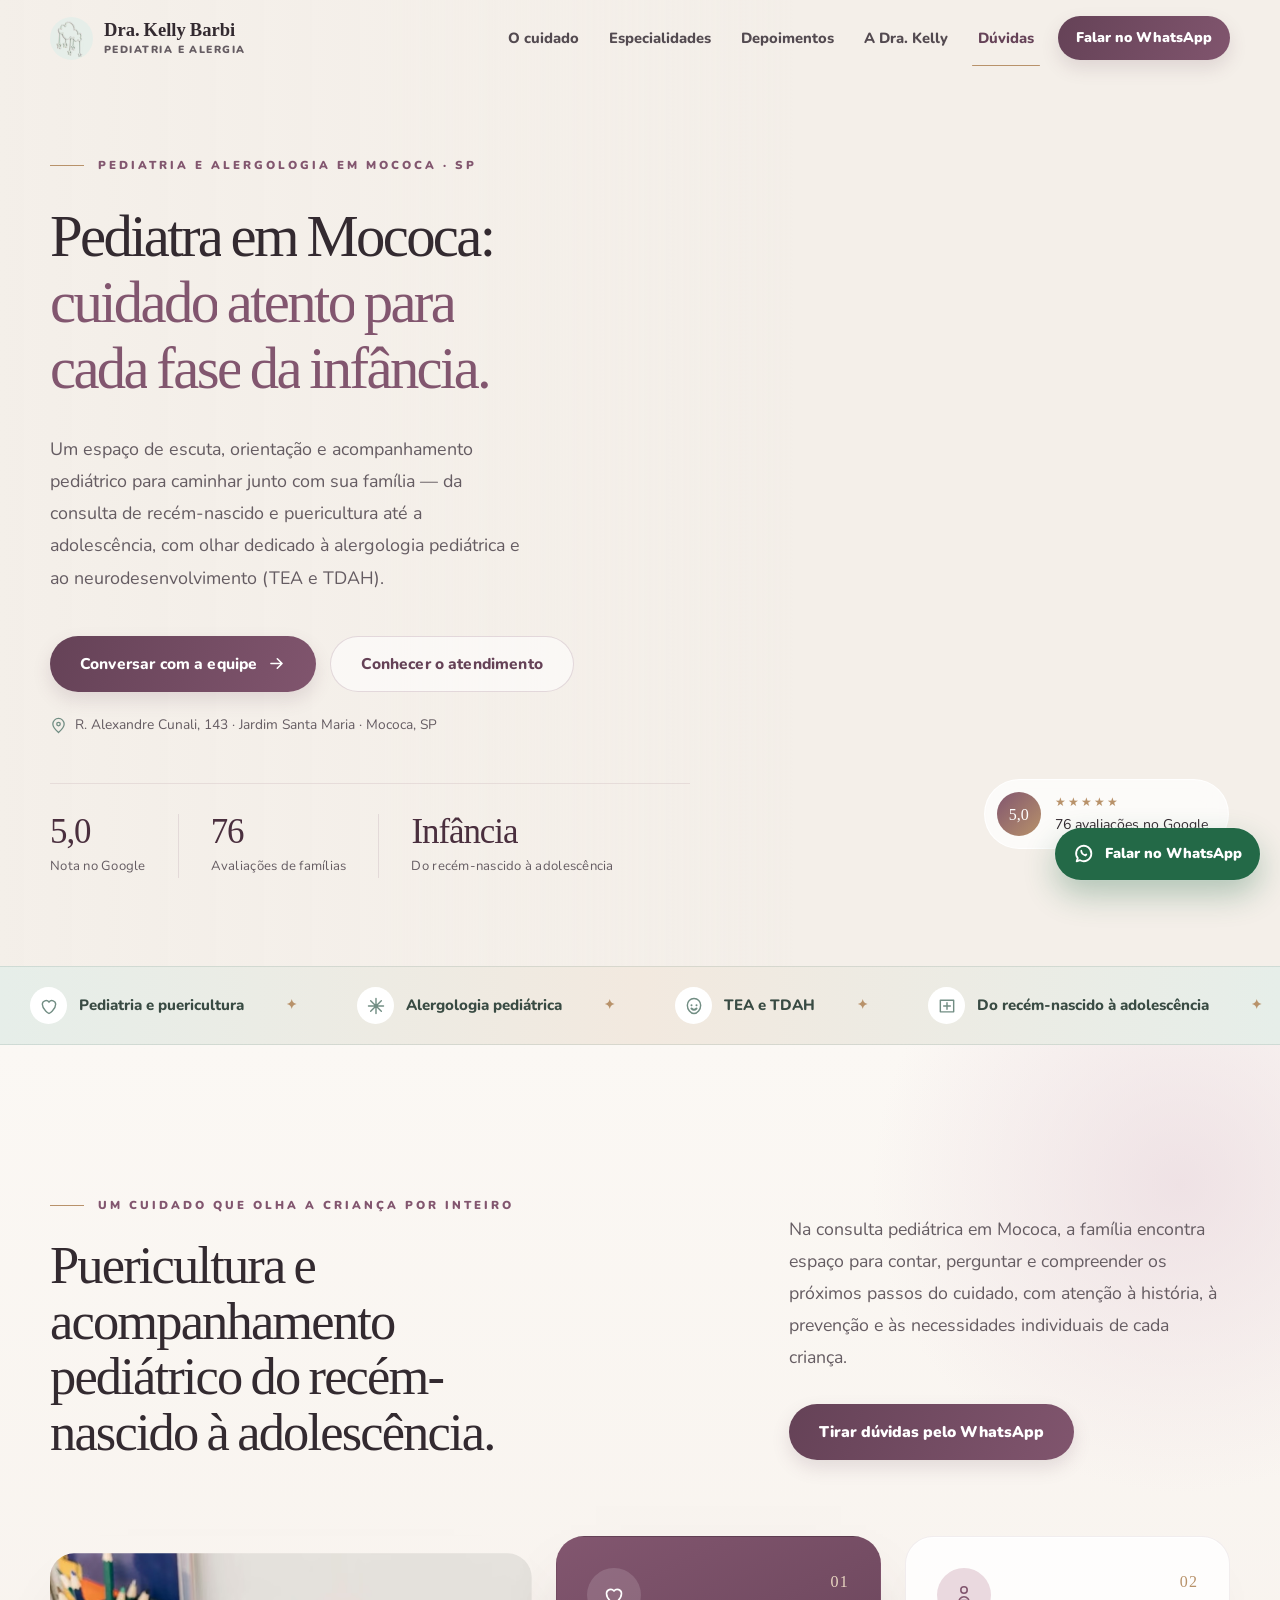
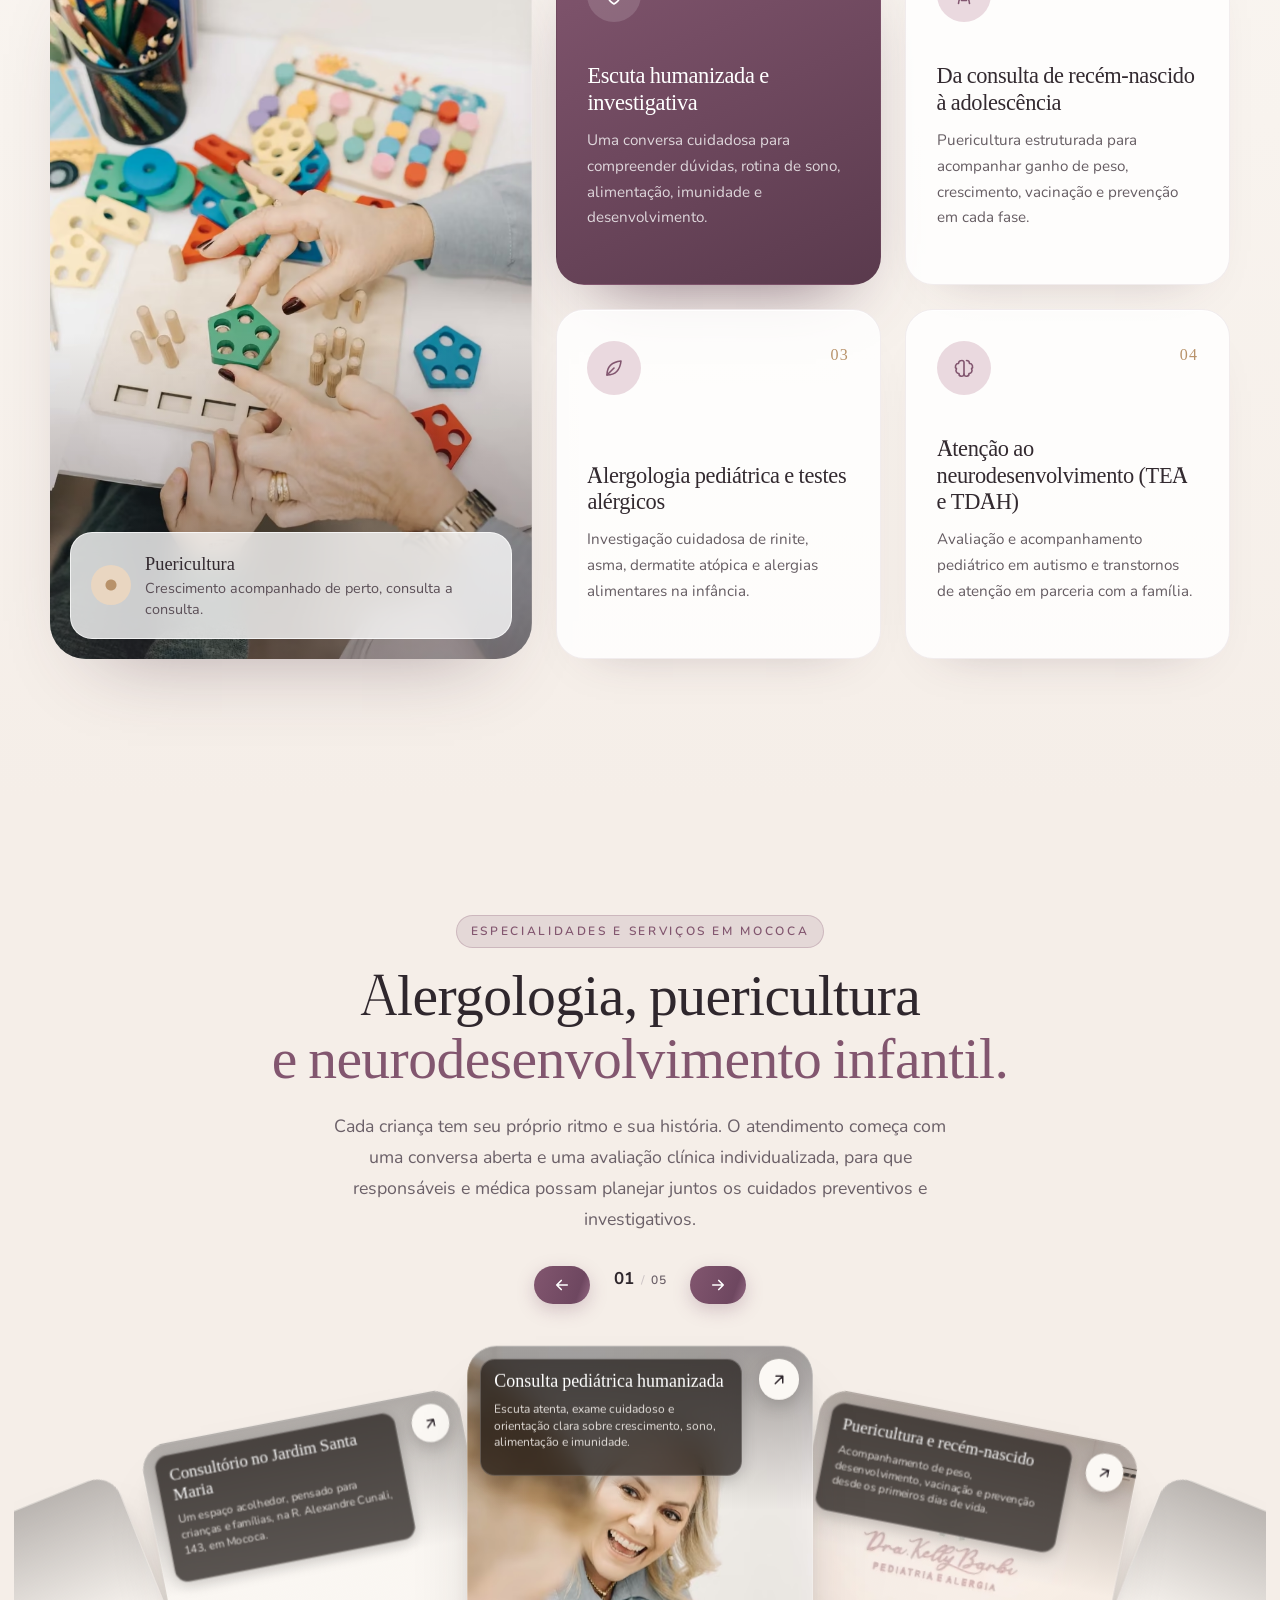
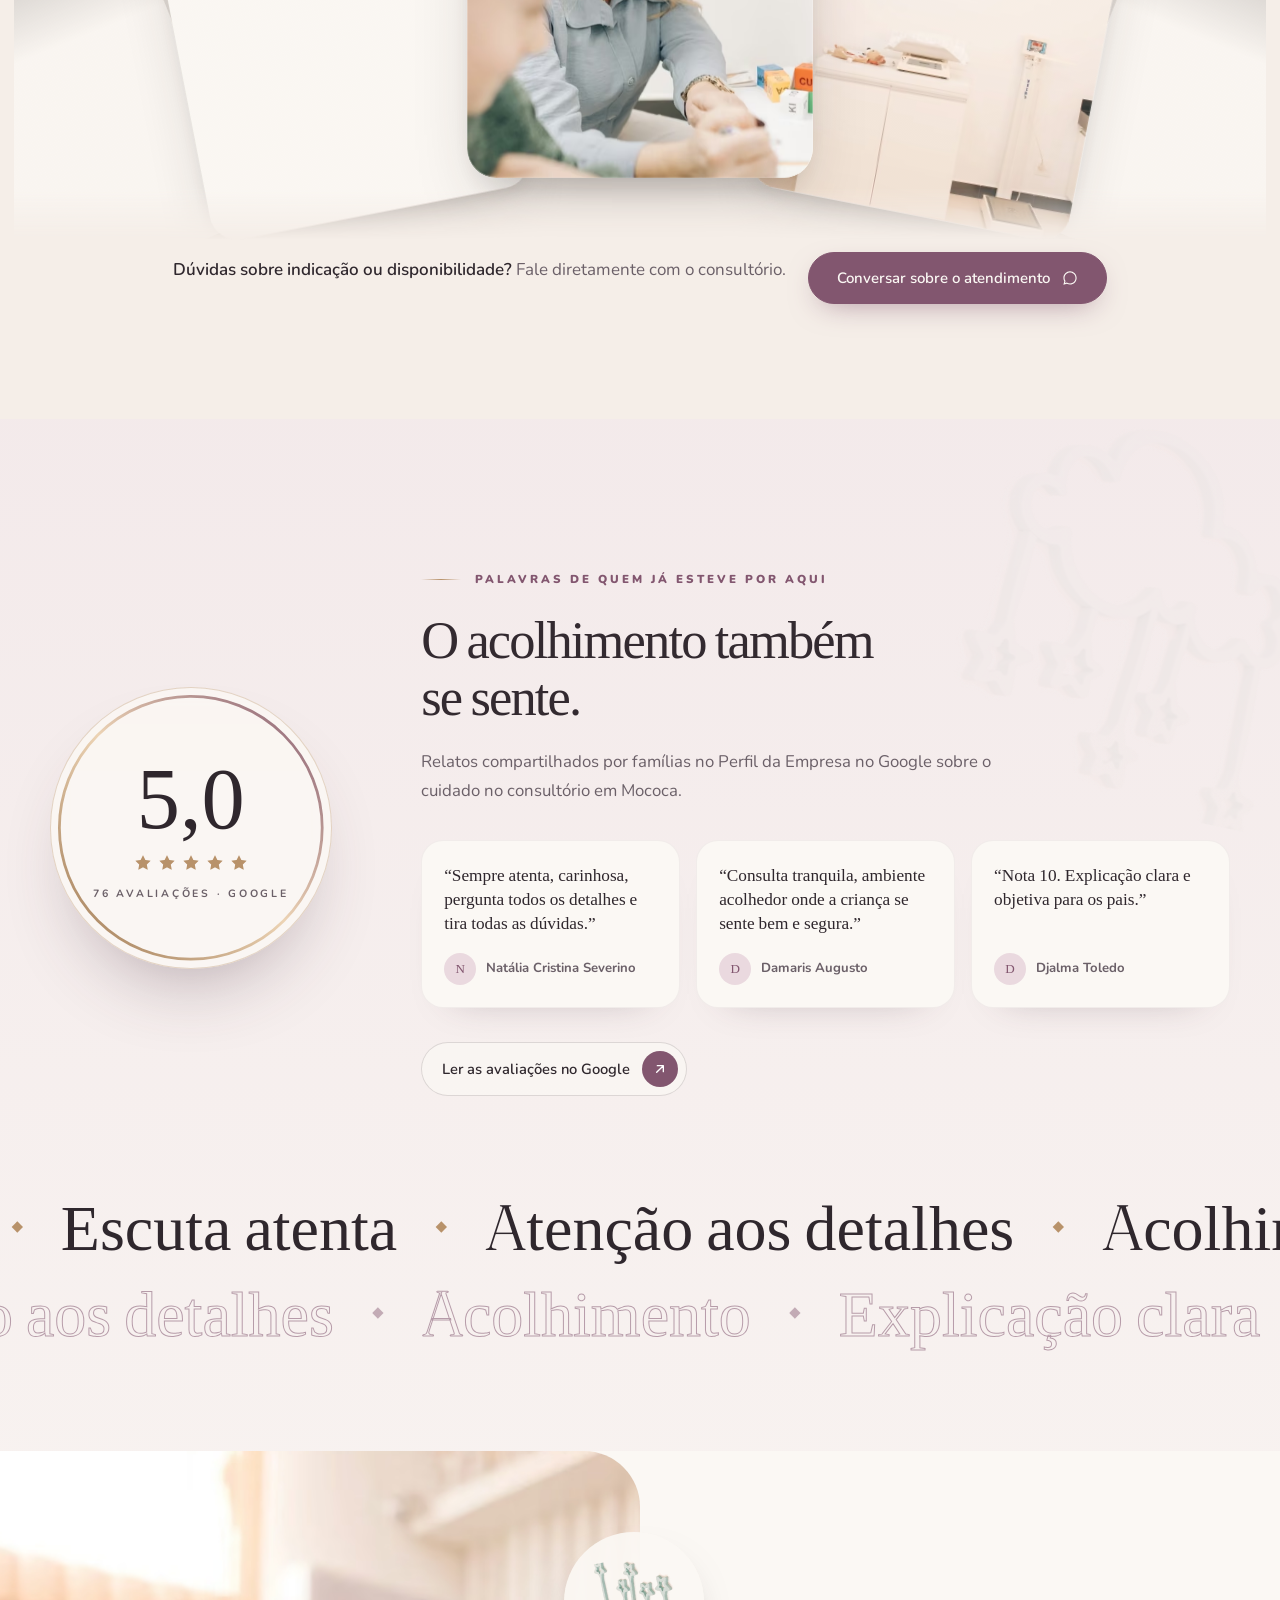
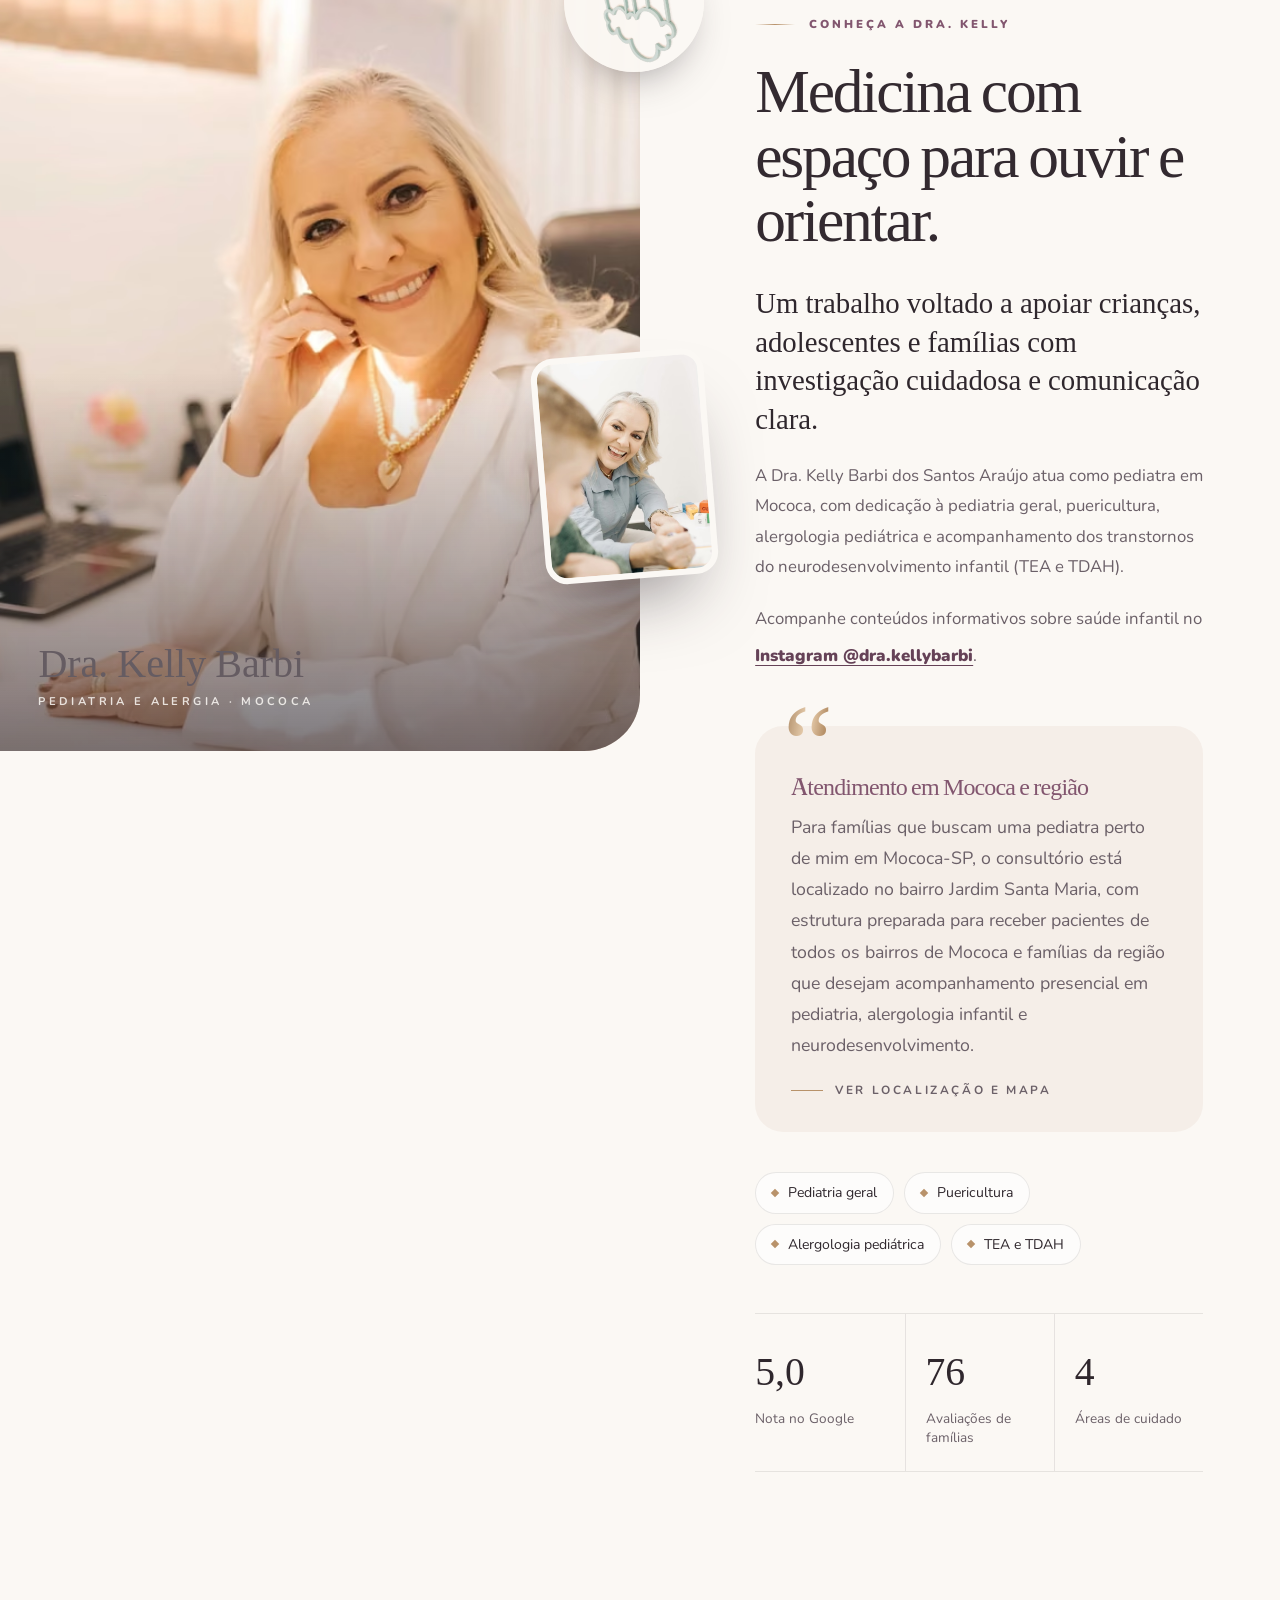
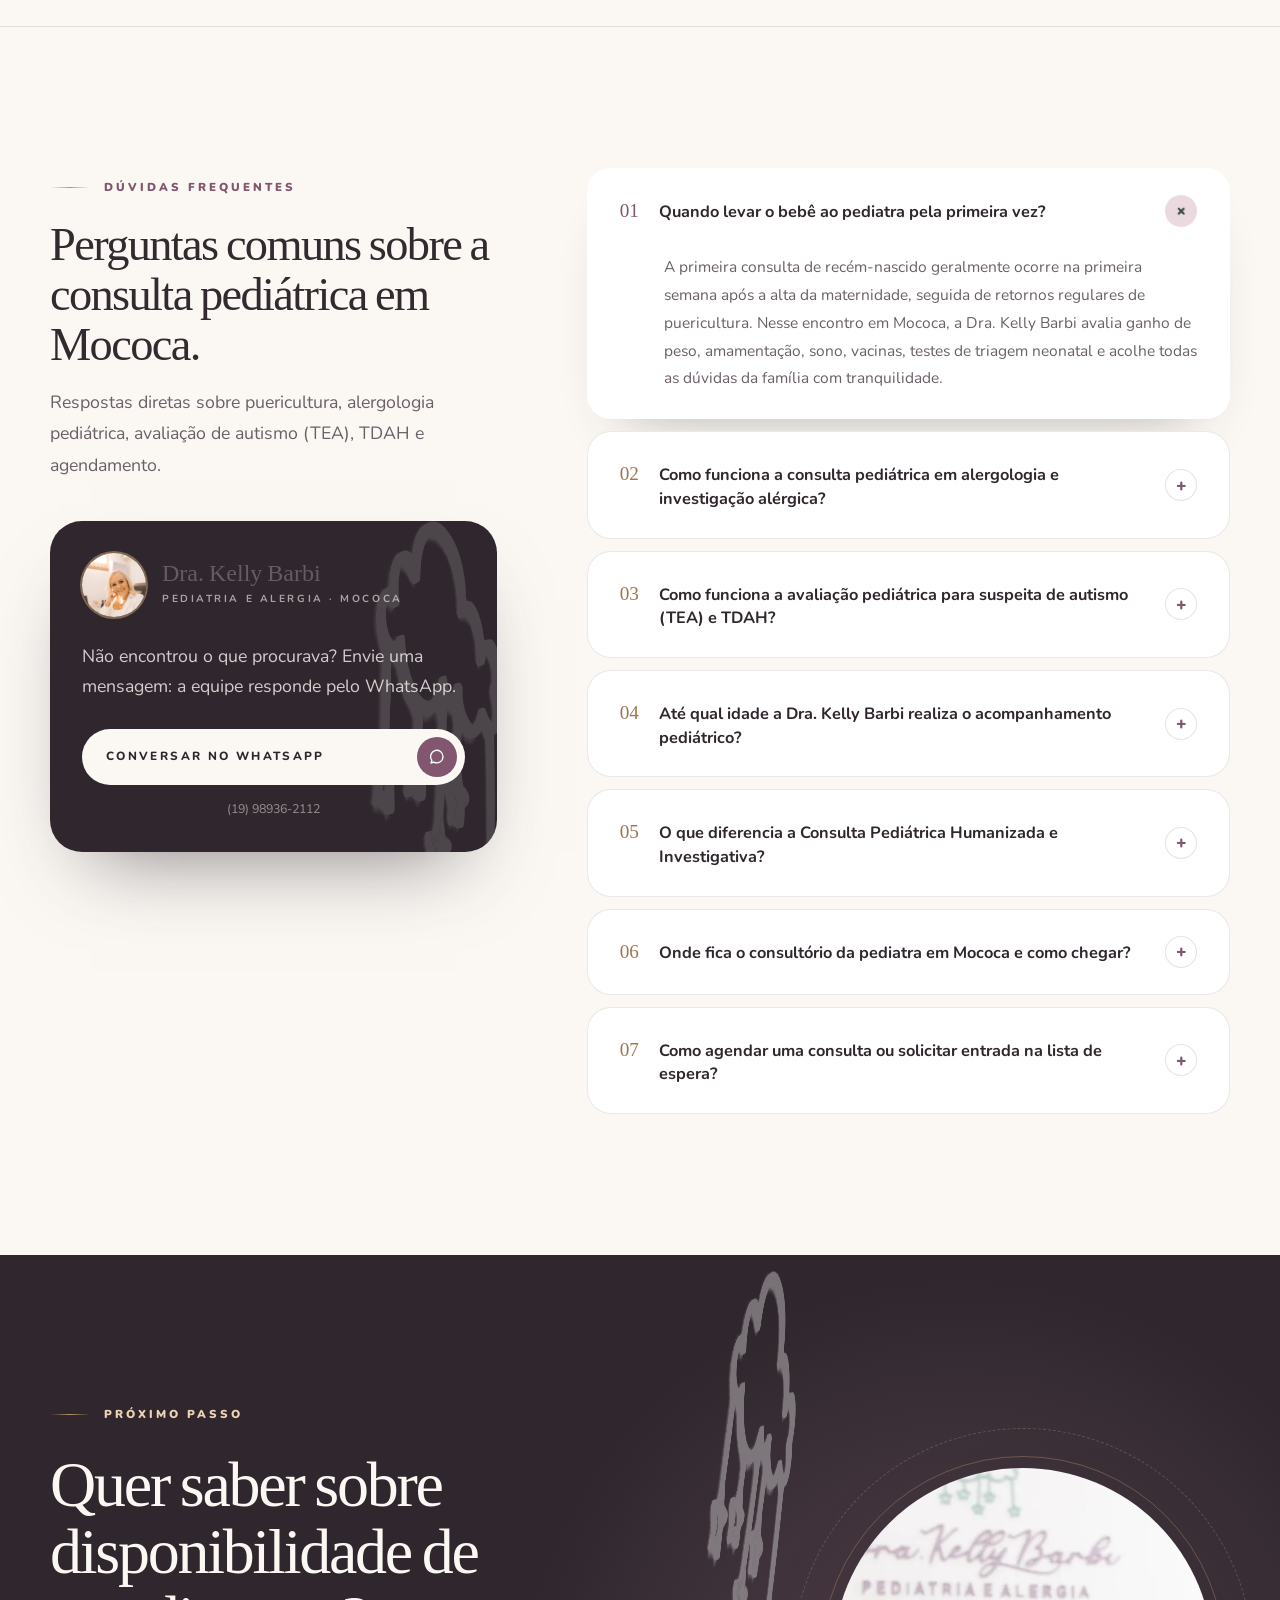
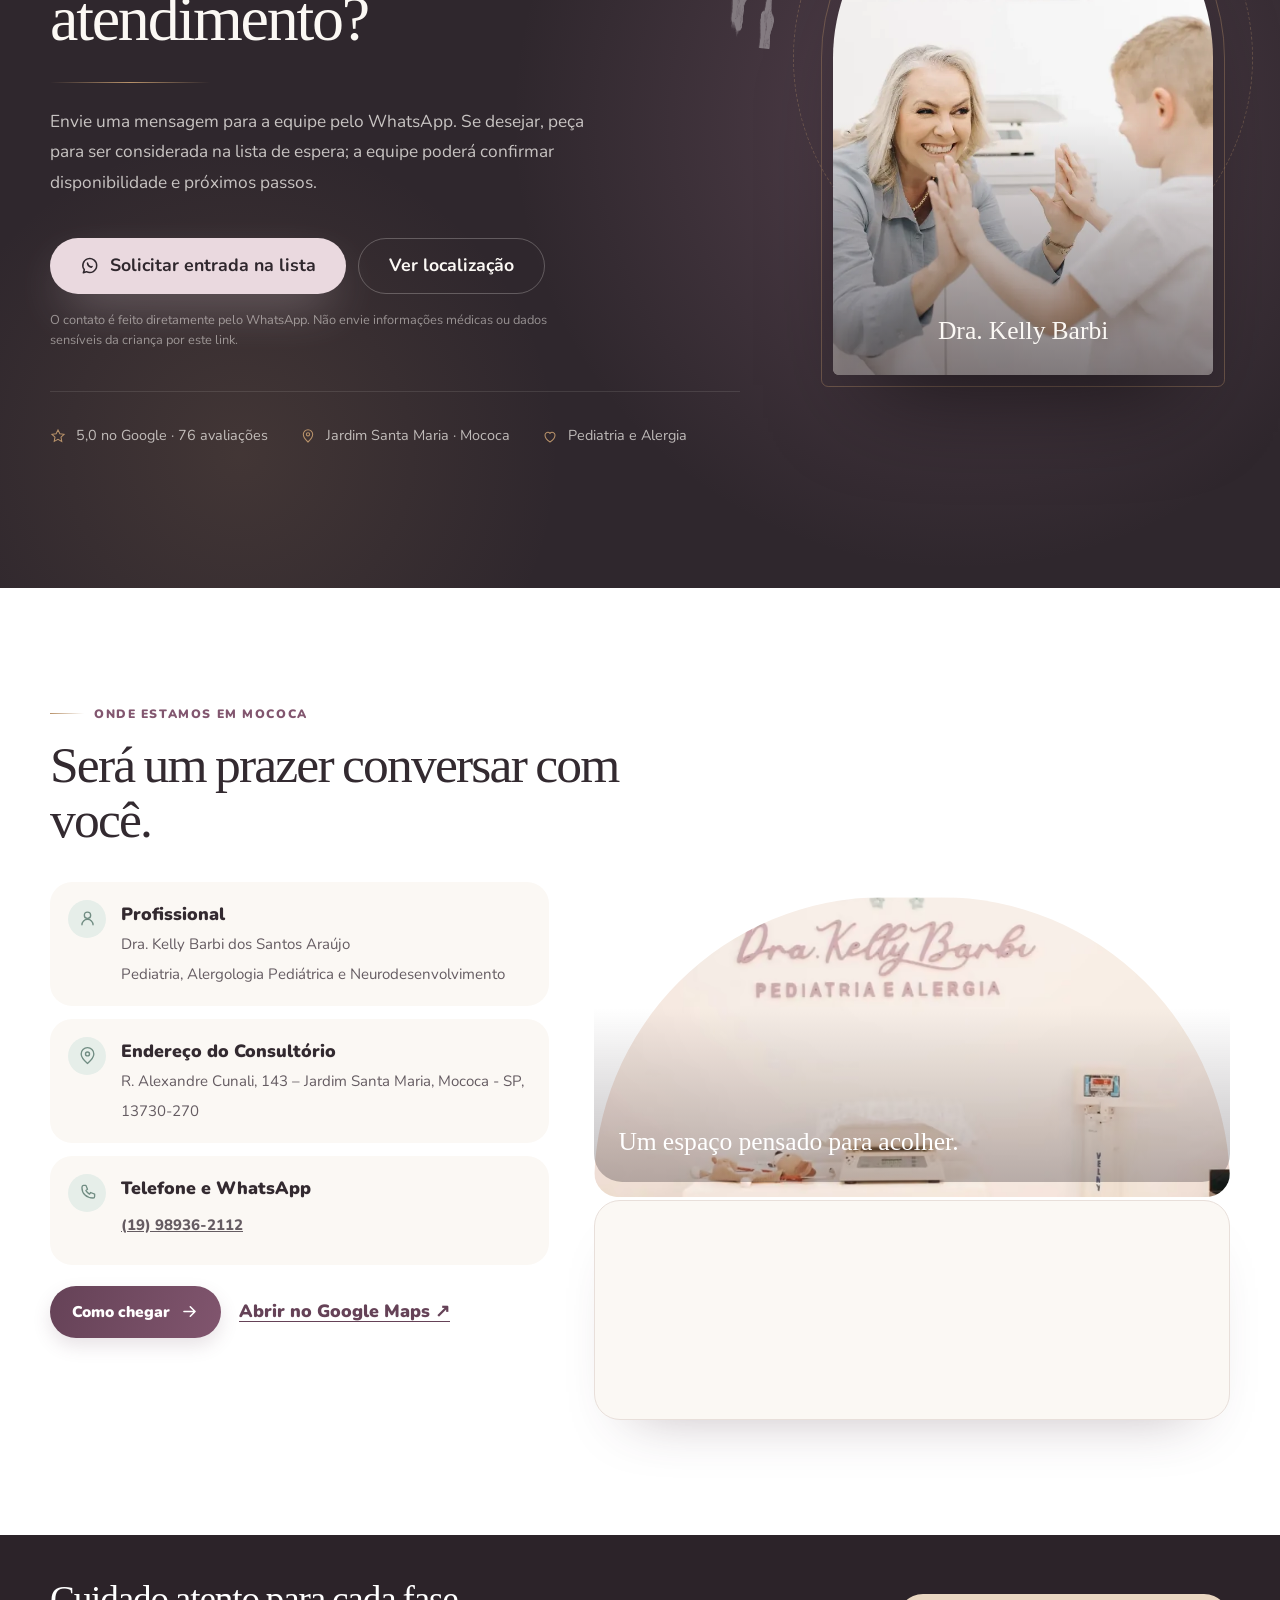
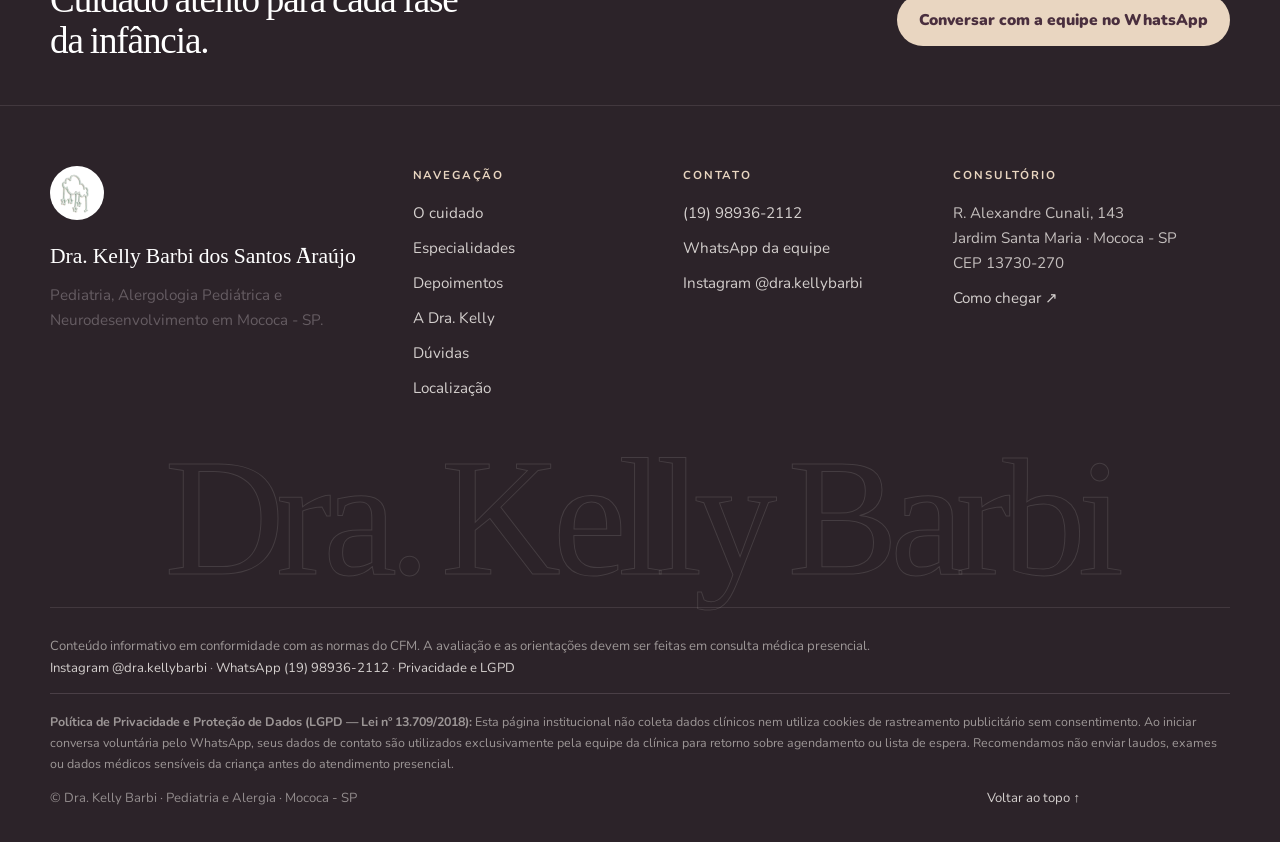
==== commit 4517cee7: "feat(seo): dados estruturados completos, SEO local e versão nos assets - JSON-LD com WebSite, WebPag" ====
--- a/index.html
+++ b/index.html
@@ -4,6 +4,12 @@
   <meta charset="utf-8">
   <meta name="viewport" content="width=device-width, initial-scale=1">
   <meta name="theme-color" content="#fbf8f4">
+  <meta name="author" content="Dra. Kelly Barbi dos Santos Araújo">
+  <meta name="geo.region" content="BR-SP">
+  <meta name="geo.placename" content="Mococa">
+  <meta name="geo.position" content="-21.4647;-47.0026">
+  <meta name="ICBM" content="-21.4647, -47.0026">
+  <meta name="format-detection" content="telephone=no">
   <meta name="robots" content="index, follow, max-image-preview:large, max-snippet:-1, max-video-preview:-1">
 
   <!-- FASE 4 – SEO Local, AEO e GEO: Title (≤ 60 caracteres) e Meta Description (≤ 155 caracteres) -->
@@ -24,6 +30,7 @@
   <link rel="preload" as="image" type="image/avif" imagesrcset="assets/hero-dra-kelly-barbi-1280.avif 1280w, assets/hero-dra-kelly-barbi-1920.avif 1920w, assets/hero-dra-kelly-barbi-2752.avif 2752w" imagesizes="100vw" fetchpriority="high" media="(min-width: 761px)">
   <link rel="preload" as="image" type="image/avif" imagesrcset="assets/hero-mobile-dra-kelly-barbi-828.avif 828w, assets/hero-mobile-dra-kelly-barbi-1229.avif 1229w" imagesizes="100vw" fetchpriority="high" media="(max-width: 760px)">
   <link rel="preload" href="fonts/fraunces.woff2" as="font" type="font/woff2" crossorigin>
+  <link rel="preload" href="fonts/nunito.woff2" as="font" type="font/woff2" crossorigin>
 
   <!-- Open Graph & Twitter Card (1200x630 com logo e identidade da marca) -->
   <meta property="og:type" content="website">
@@ -79,155 +86,236 @@
     @media(max-width:340px){.service-items{grid-template-columns:repeat(2,minmax(0,1fr));gap:11px 8px}.service-item{font-size:.74rem;gap:6px}.service-item .bubble{width:30px;height:30px}.service-strip .wrap{width:calc(100% - 34px)}}
     @media(prefers-reduced-motion:reduce){html{scroll-behavior:auto}*,*::before,*::after{transition:none!important;animation:none!important}.motion-reveal,.motion-reveal.is-visible{opacity:1!important;transform:none!important}.image-reveal,.image-reveal.is-visible,.benefit-photo,.care-image{opacity:1!important;filter:none!important;scale:1!important;clip-path:none!important;translate:none!important;will-change:auto!important}.button,.button:hover,.button:active,.whatsapp-float,.whatsapp-float:hover,.service-card:hover,.review:hover,.about-card:hover,.pill:hover,.contact-row,.service-item .bubble,.brand-mark,.hero-photo:hover,.benefit-photo:hover,.care-image:hover,.about-image:hover,.contact-visual img:hover{transform:none!important;scale:1!important;translate:none!important;will-change:auto!important}}
   </style>
-  <link rel="stylesheet" href="assets/premium.css">
-  <link rel="stylesheet" href="assets/casos.css">
+  <link rel="stylesheet" href="assets/premium.css?v=20261122">
+  <link rel="stylesheet" href="assets/casos.css?v=20261122">
 
   <!-- FASE 4 – Dados Estruturados JSON-LD: Physician + MedicalBusiness/LocalBusiness + FAQPage + BreadcrumbList (sem AggregateRating auto-publicado) -->
   <!-- TODO: Confirmar horário exato de funcionamento e número de CRM-SP/RQE para inclusão opcional -->
   <script type="application/ld+json">
-  {
-    "@context": "https://schema.org",
-    "@graph": [
-      {
-        "@type": ["Physician", "MedicalBusiness", "LocalBusiness"],
-        "@id": "https://SEU-DOMINIO.com.br/#physician",
-        "name": "Dra. Kelly Barbi dos Santos Araújo",
-        "alternateName": "Dra. Kelly Barbi — Pediatra em Mococa",
-        "description": "Consultório de Pediatria, Alergologia Pediátrica e acompanhamento de Transtornos do Neurodesenvolvimento (TDAH e TEA) em Mococa - SP, do recém-nascido à adolescência.",
-        "url": "https://SEU-DOMINIO.com.br/",
+{
+  "@context": "https://schema.org",
+  "@graph": [
+    {
+      "@type": "WebSite",
+      "@id": "https://SEU-DOMINIO.com.br/#website",
+      "url": "https://SEU-DOMINIO.com.br/",
+      "name": "Dra. Kelly Barbi — Pediatra em Mococa",
+      "inLanguage": "pt-BR",
+      "publisher": {
+        "@id": "https://SEU-DOMINIO.com.br/#physician"
+      }
+    },
+    {
+      "@type": "WebPage",
+      "@id": "https://SEU-DOMINIO.com.br/#webpage",
+      "url": "https://SEU-DOMINIO.com.br/",
+      "name": "Pediatra em Mococa | Dra. Kelly Barbi — Alergia, TEA e TDAH",
+      "description": "Pediatra em Mococa-SP: Dra. Kelly Barbi. Puericultura, alergologia pediátrica, TEA e TDAH do recém-nascido à adolescência.",
+      "inLanguage": "pt-BR",
+      "isPartOf": {
+        "@id": "https://SEU-DOMINIO.com.br/#website"
+      },
+      "about": {
+        "@id": "https://SEU-DOMINIO.com.br/#physician"
+      },
+      "primaryImageOfPage": {
+        "@type": "ImageObject",
+        "url": "https://SEU-DOMINIO.com.br/assets/hero-dra-kelly-barbi-1920.webp",
+        "width": 1920,
+        "height": 1072
+      },
+      "breadcrumb": {
+        "@id": "https://SEU-DOMINIO.com.br/#breadcrumb"
+      },
+      "dateModified": "2026-11-22"
+    },
+    {
+      "@type": [
+        "Physician",
+        "MedicalBusiness",
+        "LocalBusiness"
+      ],
+      "@id": "https://SEU-DOMINIO.com.br/#physician",
+      "name": "Dra. Kelly Barbi dos Santos Araújo",
+      "alternateName": "Dra. Kelly Barbi — Pediatra em Mococa",
+      "description": "Consultório de Pediatria, Alergologia Pediátrica e acompanhamento de Transtornos do Neurodesenvolvimento (TDAH e TEA) em Mococa - SP, do recém-nascido à adolescência.",
+      "url": "https://SEU-DOMINIO.com.br/",
+      "telephone": "+55-19-98936-2112",
+      "image": [
+        "https://SEU-DOMINIO.com.br/assets/hero-dra-kelly-barbi-1920.webp",
+        "https://SEU-DOMINIO.com.br/assets/og-dra-kelly-barbi-pediatra-mococa.jpg",
+        "https://SEU-DOMINIO.com.br/assets/kb-sobre-principal-1066.webp"
+      ],
+      "logo": "https://SEU-DOMINIO.com.br/assets/logo-mark.png",
+      "medicalSpecialty": "Pediatric",
+      "address": {
+        "@type": "PostalAddress",
+        "streetAddress": "R. Alexandre Cunali, 143 - Jardim Santa Maria",
+        "addressLocality": "Mococa",
+        "addressRegion": "SP",
+        "postalCode": "13730-270",
+        "addressCountry": "BR"
+      },
+      "geo": {
+        "@type": "GeoCoordinates",
+        "latitude": -21.4647,
+        "longitude": -47.0026
+      },
+      "hasMap": "https://www.google.com/maps/search/?api=1&query=Dra.+Kelly+Barbi+Pediatra+Mococa",
+      "openingHoursSpecification": [
+        {
+          "@type": "OpeningHoursSpecification",
+          "dayOfWeek": [
+            "Monday",
+            "Tuesday",
+            "Wednesday",
+            "Thursday",
+            "Friday"
+          ],
+          "opens": "08:00",
+          "closes": "18:00"
+        }
+      ],
+      "areaServed": [
+        {
+          "@type": "City",
+          "name": "Mococa",
+          "containedInPlace": {
+            "@type": "State",
+            "name": "São Paulo"
+          }
+        },
+        {
+          "@type": "AdministrativeArea",
+          "name": "Mococa e região, SP"
+        }
+      ],
+      "availableService": [
+        {
+          "@type": "MedicalProcedure",
+          "name": "Consulta Pediátrica Humanizada e Investigativa",
+          "description": "Escuta atenta, exame cuidadoso e orientação sobre crescimento, sono, alimentação e imunidade, do recém-nascido à adolescência."
+        },
+        {
+          "@type": "MedicalProcedure",
+          "name": "Puericultura e consulta de recém-nascido",
+          "description": "Acompanhamento de peso, desenvolvimento, vacinação e prevenção desde os primeiros dias de vida."
+        },
+        {
+          "@type": "MedicalProcedure",
+          "name": "Consulta Pediátrica em Alergologia e Investigação Alérgica",
+          "description": "Investigação de rinite, asma, dermatite atópica, urticária e alergias alimentares, com orientação sobre testes alérgicos."
+        },
+        {
+          "@type": "MedicalProcedure",
+          "name": "Avaliação e Acompanhamento Pediátrico em Autismo (TEA) e TDAH",
+          "description": "Triagem e acompanhamento pediátrico no neurodesenvolvimento, em diálogo com família, terapeutas e escola."
+        }
+      ],
+      "sameAs": [
+        "https://www.instagram.com/dra.kellybarbi/"
+      ],
+          "knowsAbout": [
+        "Pediatria",
+        "Puericultura",
+        "Consulta de recém-nascido",
+        "Alergologia pediátrica",
+        "Testes alérgicos",
+        "Rinite alérgica",
+        "Asma infantil",
+        "Dermatite atópica",
+        "Alergia alimentar",
+        "Transtorno do Espectro Autista (TEA)",
+        "TDAH",
+        "Neurodesenvolvimento infantil"
+      ],
+      "contactPoint": {
+        "@type": "ContactPoint",
         "telephone": "+55-19-98936-2112",
-        "image": "https://SEU-DOMINIO.com.br/assets/pediatra-em-mococa-dra-kelly-barbi.webp",
-        "logo": "https://SEU-DOMINIO.com.br/assets/logo-dra-kelly-barbi-pediatra-mococa.png",
-        "medicalSpecialty": ["Pediatric", "Allergy and Immunology"],
-        "address": {
-          "@type": "PostalAddress",
-          "streetAddress": "R. Alexandre Cunali, 143 – Jardim Santa Maria",
-          "addressLocality": "Mococa",
-          "addressRegion": "SP",
-          "postalCode": "13730-270",
-          "addressCountry": "BR"
-        },
-        "geo": {
-          "@type": "GeoCoordinates",
-          "latitude": -21.4647,
-          "longitude": -47.0026
-        },
-        "hasMap": "https://maps.google.com/?q=R.+Alexandre+Cunali,+143,+Mococa,+SP",
-        "openingHoursSpecification": [
-          {
-            "@type": "OpeningHoursSpecification",
-            "dayOfWeek": ["Monday", "Tuesday", "Wednesday", "Thursday", "Friday"],
-            "opens": "08:00",
-            "closes": "18:00"
+        "contactType": "customer service",
+        "availableLanguage": "Portuguese",
+        "areaServed": "BR"
+      }
+    },
+    {
+      "@type": "BreadcrumbList",
+      "@id": "https://SEU-DOMINIO.com.br/#breadcrumb",
+      "itemListElement": [
+        {
+          "@type": "ListItem",
+          "position": 1,
+          "name": "Início — Pediatra em Mococa",
+          "item": "https://SEU-DOMINIO.com.br/"
+        }
+      ]
+    },
+    {
+      "@type": "FAQPage",
+      "@id": "https://SEU-DOMINIO.com.br/#faq",
+      "mainEntity": [
+        {
+          "@type": "Question",
+          "name": "Quando levar o bebê ao pediatra pela primeira vez?",
+          "acceptedAnswer": {
+            "@type": "Answer",
+            "text": "A primeira consulta de recém-nascido geralmente ocorre na primeira semana após a alta da maternidade, seguida de retornos regulares de puericultura. Nesse encontro em Mococa, a Dra. Kelly Barbi avalia ganho de peso, amamentação, sono, vacinas, testes de triagem neonatal e acolhe todas as dúvidas da família com tranquilidade."
           }
-        ],
-        "areaServed": [
-          {
-            "@type": "City",
-            "name": "Mococa",
-            "containedInPlace": {
-              "@type": "State",
-              "name": "São Paulo"
-            }
+        },
+        {
+          "@type": "Question",
+          "name": "Como funciona a consulta pediátrica em alergologia e investigação alérgica?",
+          "acceptedAnswer": {
+            "@type": "Answer",
+            "text": "Na Consulta Pediátrica em Alergologia e Investigação Alérgica, a médica analisa detalhadamente o histórico clínico, a rotina alimentar e o ambiente da criança para investigar rinite, asma, dermatite atópica ou alergias alimentares. Quando clinicamente indicado, orienta testes alérgicos específicos e constrói um plano individualizado de prevenção e controle."
           }
-        ],
-        "availableService": [
-          {
-            "@type": "MedicalProcedure",
-            "name": "Consulta Pediátrica Humanizada e Investigativa",
-            "description": "Puericultura, consulta de recém-nascido até a adolescência, acompanhamento do crescimento e prevenção pediátrica em Mococa."
-          },
-          {
-            "@type": "MedicalProcedure",
-            "name": "Consulta Pediátrica em Alergologia e Investigação Alérgica",
-            "description": "Investigação de alergias respiratórias, cutâneas e alimentares na infância, orientação sobre testes alérgicos e prevenção."
-          },
-          {
-            "@type": "MedicalProcedure",
-            "name": "Avaliação e Acompanhamento Pediátrico em Autismo (TEA)",
-            "description": "Avaliação clínica e acompanhamento pediátrico de Transtornos do Neurodesenvolvimento, incluindo TEA e TDAH."
+        },
+        {
+          "@type": "Question",
+          "name": "Como funciona a avaliação pediátrica para suspeita de autismo (TEA) e TDAH?",
+          "acceptedAnswer": {
+            "@type": "Answer",
+            "text": "A Avaliação e Acompanhamento Pediátrico em Autismo (TEA) e TDAH envolve escuta atenta do relato familiar e escolar, além da observação cuidadosa dos marcos do neurodesenvolvimento infantil, comunicação, interação social e atenção. O acompanhamento é contínuo e integrado com terapeutas e escola, respeitando o ritmo único de cada criança."
           }
-        ],
-        "sameAs": [
-          "https://www.instagram.com/dra.kellybarbi/"
-        ]
-      },
-      {
-        "@type": "BreadcrumbList",
-        "@id": "https://SEU-DOMINIO.com.br/#breadcrumb",
-        "itemListElement": [
-          {
-            "@type": "ListItem",
-            "position": 1,
-            "name": "Início — Pediatra em Mococa",
-            "item": "https://SEU-DOMINIO.com.br/"
+        },
+        {
+          "@type": "Question",
+          "name": "Até qual idade a Dra. Kelly Barbi realiza o acompanhamento pediátrico?",
+          "acceptedAnswer": {
+            "@type": "Answer",
+            "text": "O acompanhamento no consultório em Mococa abrange todas as fases do desenvolvimento, desde a primeira consulta de recém-nascido e lactente, passando pela infância, até a adolescência. As consultas de puericultura acompanham crescimento físico, nutrição, calendário vacinal, saúde emocional e prevenção em cada etapa da vida."
           }
-        ]
-      },
-      {
-        "@type": "FAQPage",
-        "@id": "https://SEU-DOMINIO.com.br/#faq",
-        "mainEntity": [
-          {
-            "@type": "Question",
-            "name": "Quando levar o bebê ao pediatra pela primeira vez?",
-            "acceptedAnswer": {
-              "@type": "Answer",
-              "text": "A primeira consulta de recém-nascido geralmente ocorre na primeira semana após a alta da maternidade, seguida de retornos regulares de puericultura. Nesse encontro em Mococa, a Dra. Kelly Barbi avalia ganho de peso, amamentação, sono, vacinas, testes de triagem neonatal e acolhe todas as dúvidas da família com tranquilidade."
-            }
-          },
-          {
-            "@type": "Question",
-            "name": "Como funciona a consulta pediátrica em alergologia e investigação alérgica?",
-            "acceptedAnswer": {
-              "@type": "Answer",
-              "text": "Na Consulta Pediátrica em Alergologia e Investigação Alérgica, a médica analisa detalhadamente o histórico clínico, a rotina alimentar e o ambiente da criança para investigar rinite, asma, dermatite atópica ou alergias alimentares. Quando clinicamente indicado, orienta testes alérgicos específicos e constrói um plano individualizado de prevenção e controle."
-            }
-          },
-          {
-            "@type": "Question",
-            "name": "Como funciona a avaliação pediátrica para suspeita de autismo (TEA) e TDAH?",
-            "acceptedAnswer": {
-              "@type": "Answer",
-              "text": "A Avaliação e Acompanhamento Pediátrico em Autismo (TEA) e TDAH envolve escuta atenta do relato familiar e escolar, além da observação cuidadosa dos marcos do neurodesenvolvimento infantil, comunicação, interação social e atenção. O acompanhamento é contínuo e integrado com terapeutas e escola, respeitando o ritmo único de cada criança."
-            }
-          },
-          {
-            "@type": "Question",
-            "name": "Até qual idade a Dra. Kelly Barbi realiza o acompanhamento pediátrico?",
-            "acceptedAnswer": {
-              "@type": "Answer",
-              "text": "O acompanhamento no consultório em Mococa abrange todas as fases do desenvolvimento, desde a primeira consulta de recém-nascido e lactente, passando pela infância, até a adolescência. As consultas de puericultura acompanham crescimento físico, nutrição, calendário vacinal, saúde emocional e prevenção em cada etapa da vida."
-            }
-          },
-          {
-            "@type": "Question",
-            "name": "O que diferencia a Consulta Pediátrica Humanizada e Investigativa?",
-            "acceptedAnswer": {
-              "@type": "Answer",
-              "text": "A Consulta Pediátrica Humanizada e Investigativa prioriza o tempo de escuta, o vínculo de confiança com a criança e a investigação cuidadosa de sintomas recorrentes, rotina de sono, alimentação e desenvolvimento. Os pais recebem explicações claras e acessíveis para participar ativamente de cada decisão sobre o cuidado infantil."
-            }
-          },
-          {
-            "@type": "Question",
-            "name": "Onde fica o consultório da pediatra em Mococa e como chegar?",
-            "acceptedAnswer": {
-              "@type": "Answer",
-              "text": "O consultório da Dra. Kelly Barbi está localizado na Rua Alexandre Cunali, 143, no bairro Jardim Santa Maria, em Mococa - SP (CEP 13730-270). O espaço foi planejado para acolher crianças e famílias de Mococa e região com conforto, fácil acesso e rota direta pelo Google Maps."
-            }
-          },
-          {
-            "@type": "Question",
-            "name": "Como agendar uma consulta ou solicitar entrada na lista de espera?",
-            "acceptedAnswer": {
-              "@type": "Answer",
-              "text": "O contato para informações sobre agendamento ou solicitação de inclusão na lista de espera é realizado diretamente com a equipe pelo WhatsApp no número (19) 98936-2112. Basta clicar nos botões de atendimento desta página para enviar uma mensagem pré-preenchida e verificar a disponibilidade de horários."
-            }
+        },
+        {
+          "@type": "Question",
+          "name": "O que diferencia a Consulta Pediátrica Humanizada e Investigativa?",
+          "acceptedAnswer": {
+            "@type": "Answer",
+            "text": "A Consulta Pediátrica Humanizada e Investigativa prioriza o tempo de escuta, o vínculo de confiança com a criança e a investigação cuidadosa de sintomas recorrentes, rotina de sono, alimentação e desenvolvimento. Os pais recebem explicações claras e acessíveis para participar ativamente de cada decisão sobre o cuidado infantil."
           }
-        ]
+        },
+        {
+          "@type": "Question",
+          "name": "Onde fica o consultório da pediatra em Mococa e como chegar?",
+          "acceptedAnswer": {
+            "@type": "Answer",
+            "text": "O consultório da Dra. Kelly Barbi está localizado na Rua Alexandre Cunali, 143, no bairro Jardim Santa Maria, em Mococa - SP (CEP 13730-270). O espaço foi planejado para acolher crianças e famílias de Mococa e região com conforto, fácil acesso e rota direta pelo Google Maps."
+          }
+        },
+        {
+          "@type": "Question",
+          "name": "Como agendar uma consulta ou solicitar entrada na lista de espera?",
+          "acceptedAnswer": {
+            "@type": "Answer",
+            "text": "O contato para informações sobre agendamento ou solicitação de inclusão na lista de espera é realizado diretamente com a equipe pelo WhatsApp no número (19) 98936-2112. Basta clicar nos botões de atendimento desta página para enviar uma mensagem pré-preenchida e verificar a disponibilidade de horários."
+          }
+        }
+      ],
+      "isPartOf": {
+        "@id": "https://SEU-DOMINIO.com.br/#webpage"
       }
-    ]
-  }
+    }
+  ]
+}
   </script>
 </head>
 <body>
@@ -343,7 +431,7 @@
       <div class="wrap">
         <div class="casos-cabeca">
           <span class="tag">Especialidades e Serviços em Mococa</span>
-          <h2 id="casos-titulo">Alergologia, puericultura<br><span class="h-light">e neurodesenvolvimento infantil.</span></h2>
+          <h2 id="casos-titulo">Alergologia, puericultura <br><span class="h-light">e neurodesenvolvimento infantil.</span></h2>
           <p class="casos-intro">Cada criança tem seu próprio ritmo e sua história. O atendimento começa com uma conversa aberta e uma avaliação clínica individualizada, para que responsáveis e médica possam planejar juntos os cuidados preventivos e investigativos.</p>
         </div>
         <div class="casos-carrossel" role="region" aria-roledescription="carrossel" aria-label="Especialidades da Dra. Kelly Barbi" data-casos-carrossel>
@@ -436,7 +524,7 @@
     </section>
 
     <section class="reviews kb-av" id="depoimentos" aria-labelledby="avaliacoes-titulo">
-      <img class="kb-av-mark" src="assets/logo-mark.png" alt="" aria-hidden="true" loading="lazy">
+      <img class="kb-av-mark" src="assets/logo-mark.png" alt="" width="310" height="400" aria-hidden="true" loading="lazy">
       <div class="wrap kb-av-grid">
         <div class="kb-av-nota" aria-label="Avaliação média 5,0 baseada em 76 avaliações no Google">
           <svg class="kb-av-ring" viewBox="0 0 200 200" aria-hidden="true">
@@ -484,7 +572,7 @@
               <source type="image/avif" srcset="assets/kb-sobre-sec-600.avif">
               <img src="assets/kb-sobre-sec-600.webp" alt="Dra. Kelly Barbi brincando com uma criança durante a consulta" width="600" height="800" loading="lazy" decoding="async">
             </picture></div>
-            <div class="kb-sobre-selo" aria-hidden="true"><img src="assets/logo-mark.png" alt=""></div>
+            <div class="kb-sobre-selo" aria-hidden="true"><img src="assets/logo-mark.png" alt="" width="310" height="400"></div>
           </div>
         </div>
         <div class="kb-sobre-texto">
@@ -523,7 +611,7 @@
           <h2 id="faq-titulo">Perguntas comuns sobre a consulta pediátrica em Mococa.</h2>
           <p>Respostas diretas sobre puericultura, alergologia pediátrica, avaliação de autismo (TEA), TDAH e agendamento.</p>
           <div class="kb-faq-card">
-            <img class="kb-faq-mark" src="assets/logo-mark.png" alt="" aria-hidden="true" loading="lazy">
+            <img class="kb-faq-mark" src="assets/logo-mark.png" alt="" width="310" height="400" aria-hidden="true" loading="lazy">
             <div class="kb-faq-quem">
               <img src="assets/kb-sobre-principal-640.webp" alt="" width="64" height="64" loading="lazy">
               <div><p>Dra. Kelly Barbi</p><span>Pediatria e Alergia · Mococa</span></div>
@@ -568,7 +656,7 @@
 
     <section class="wait kb-cta" id="lista-de-espera">
       <div class="kb-cta-halo" aria-hidden="true"></div>
-      <img class="kb-cta-mark" src="assets/logo-mark.png" alt="" aria-hidden="true" loading="lazy">
+      <img class="kb-cta-mark" src="assets/logo-mark.png" alt="" width="310" height="400" aria-hidden="true" loading="lazy">
       <div class="wrap kb-cta-grid">
         <div>
           <span class="eyebrow">Próximo passo</span>
@@ -724,8 +812,8 @@
     gtag('config', 'G-XXXXXXXXXX', { anonymize_ip: true });
   </script>
   -->
-  <script src="assets/main.js" defer></script>
-  <script src="assets/premium.js" defer></script>
-  <script src="assets/casos.js" defer></script>
+  <script src="assets/main.js?v=20261122" defer></script>
+  <script src="assets/premium.js?v=20261122" defer></script>
+  <script src="assets/casos.js?v=20261122" defer></script>
 </body>
 </html>
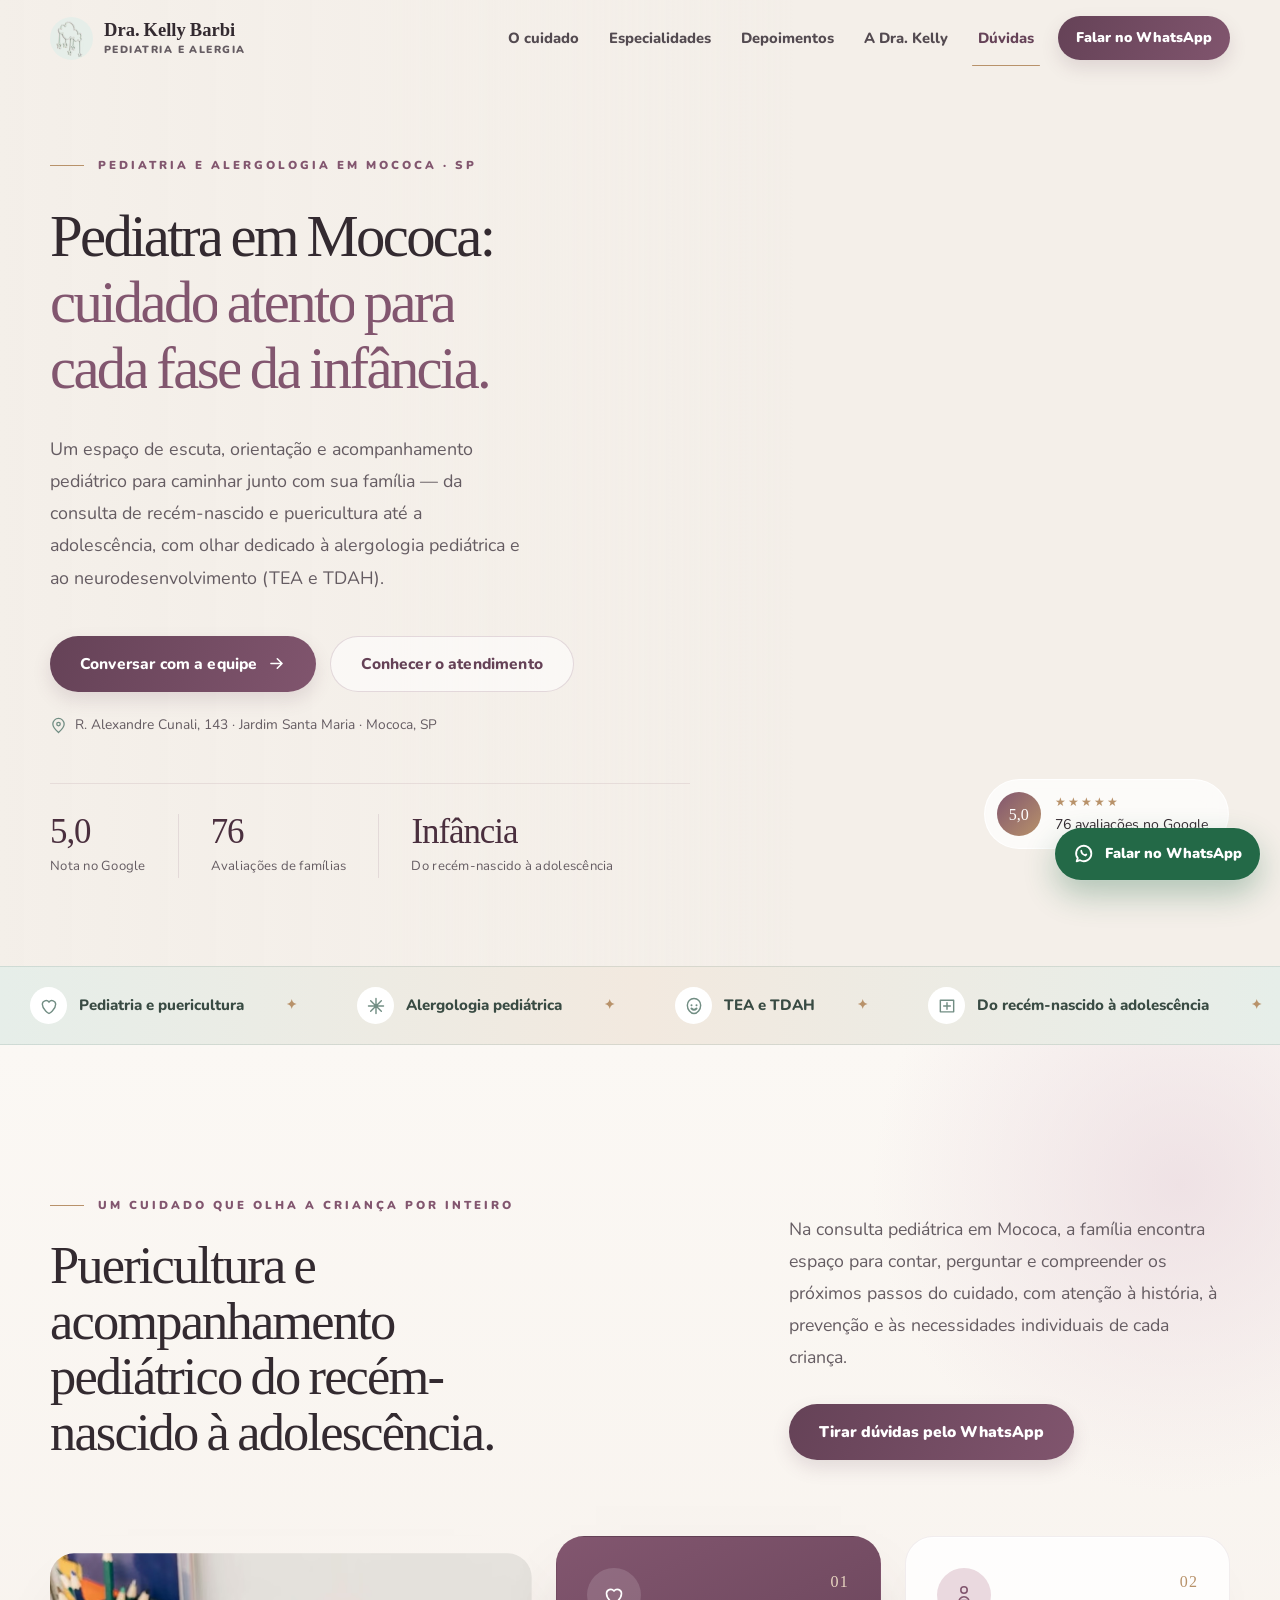
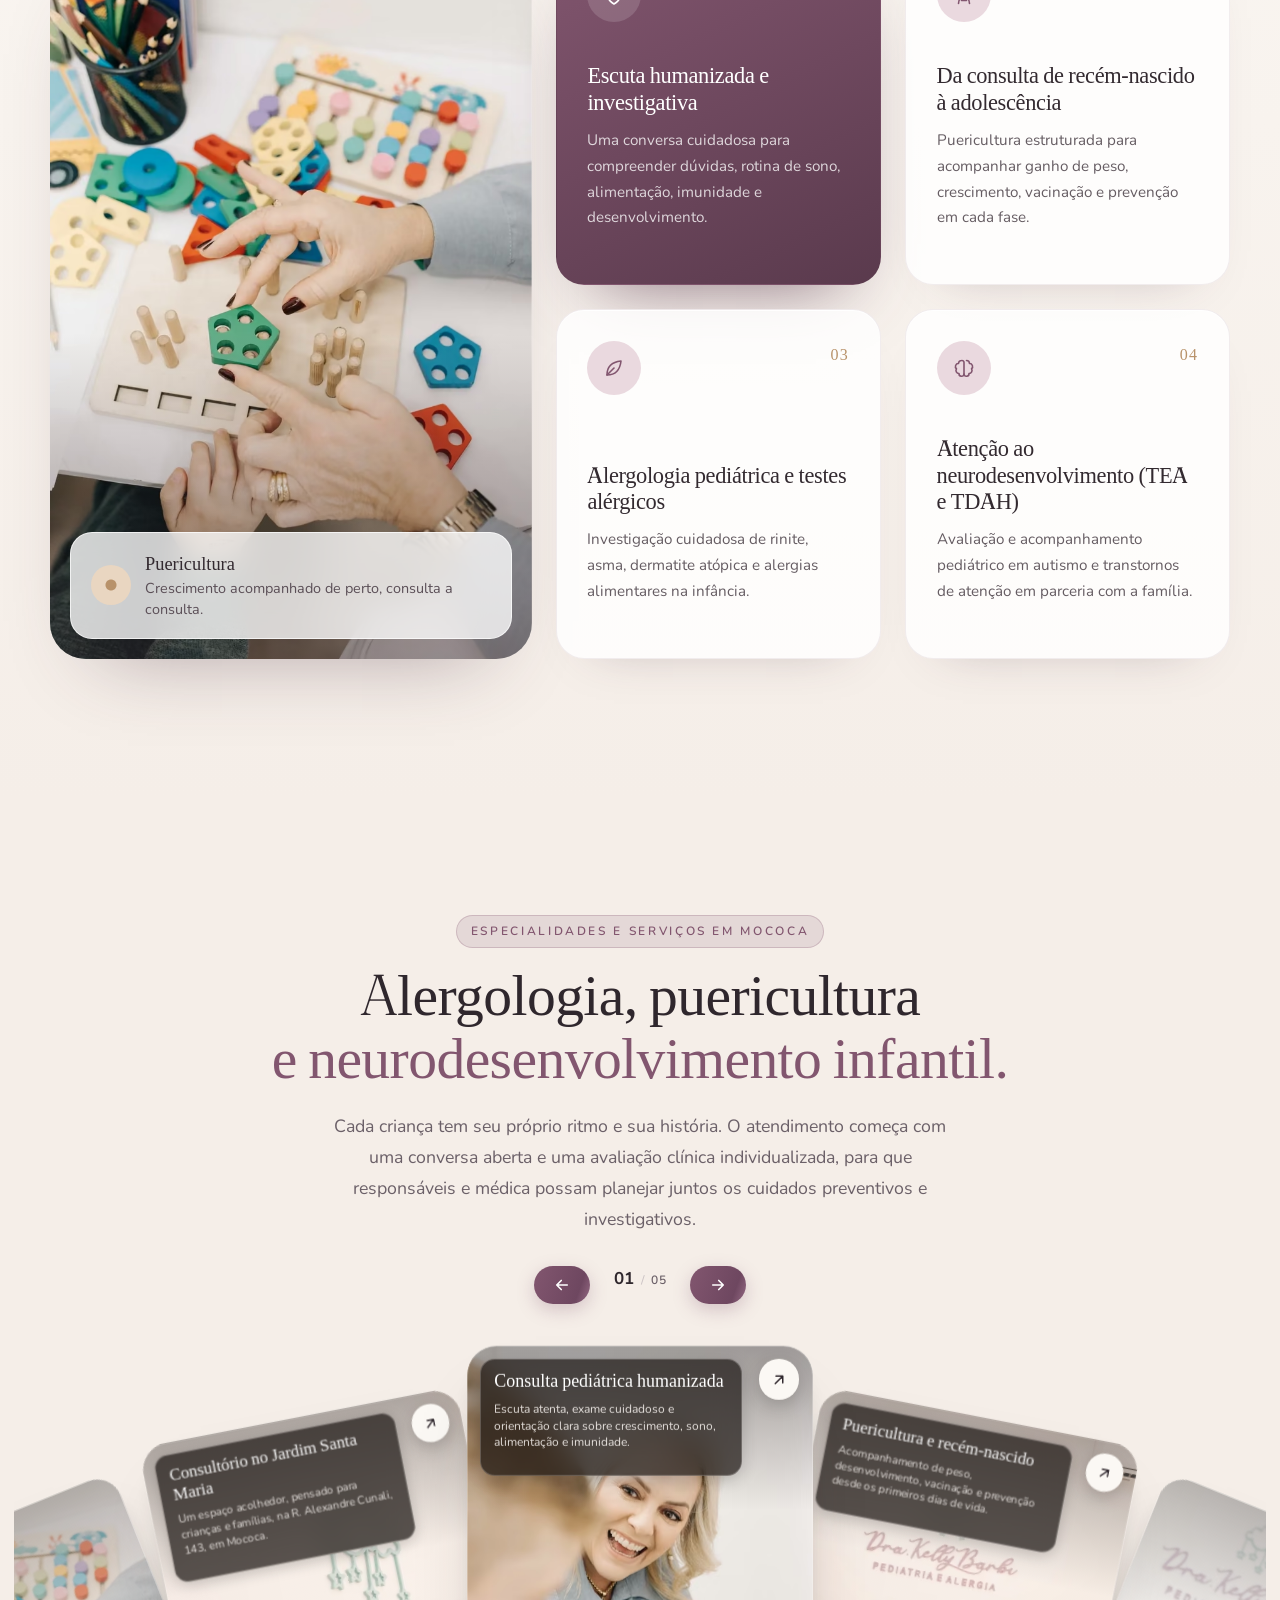
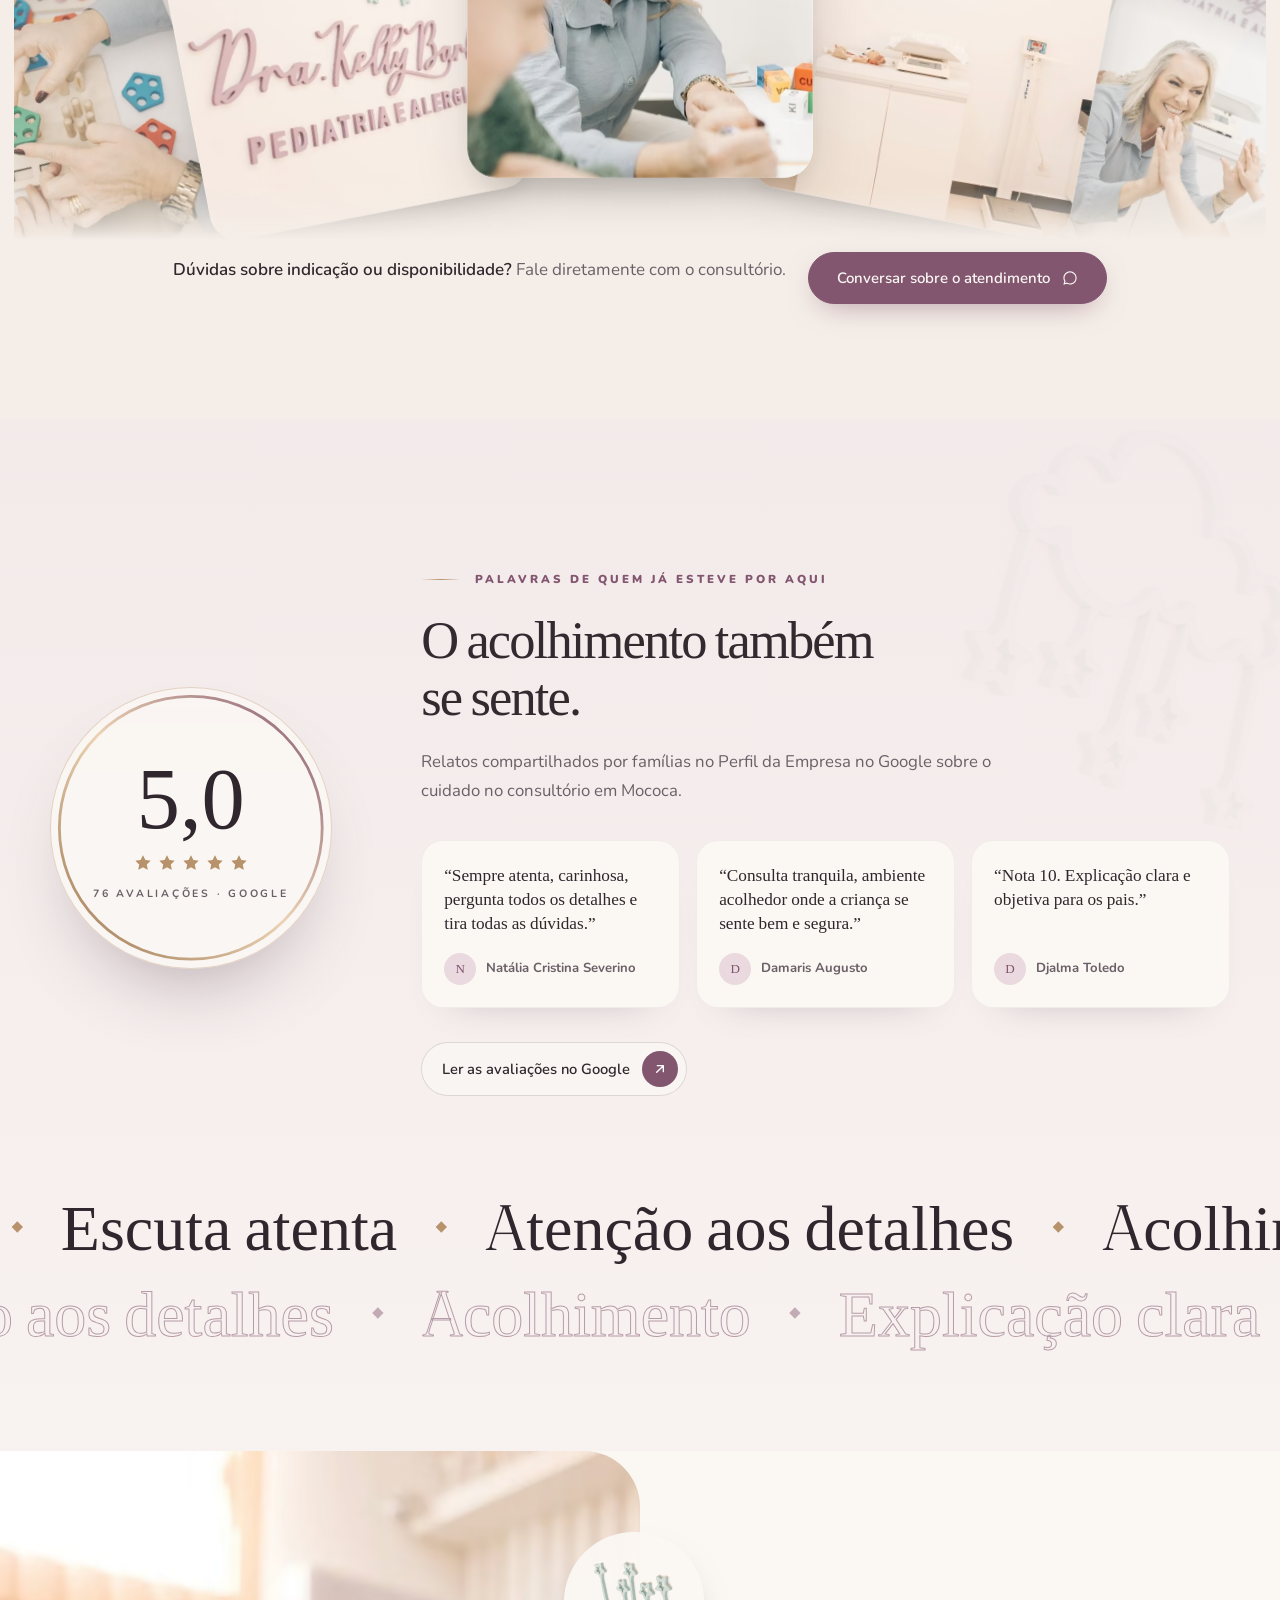
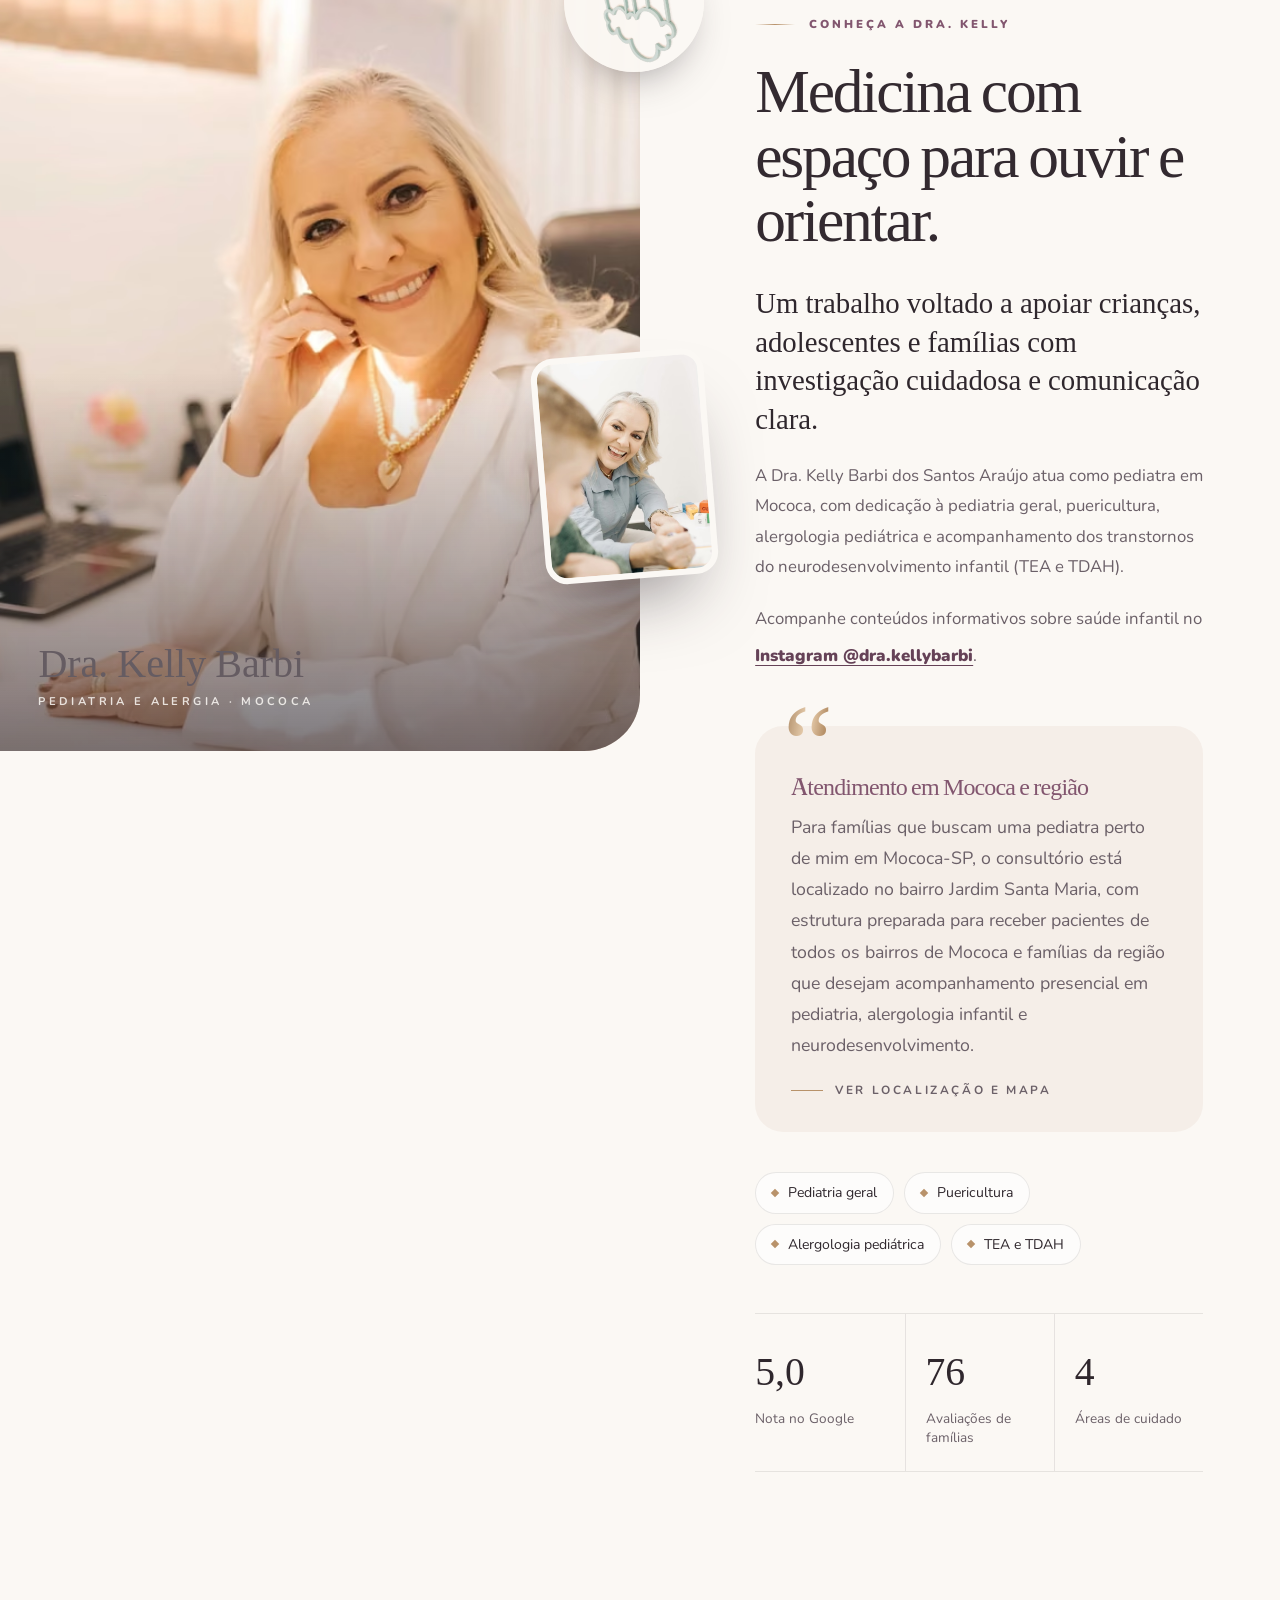
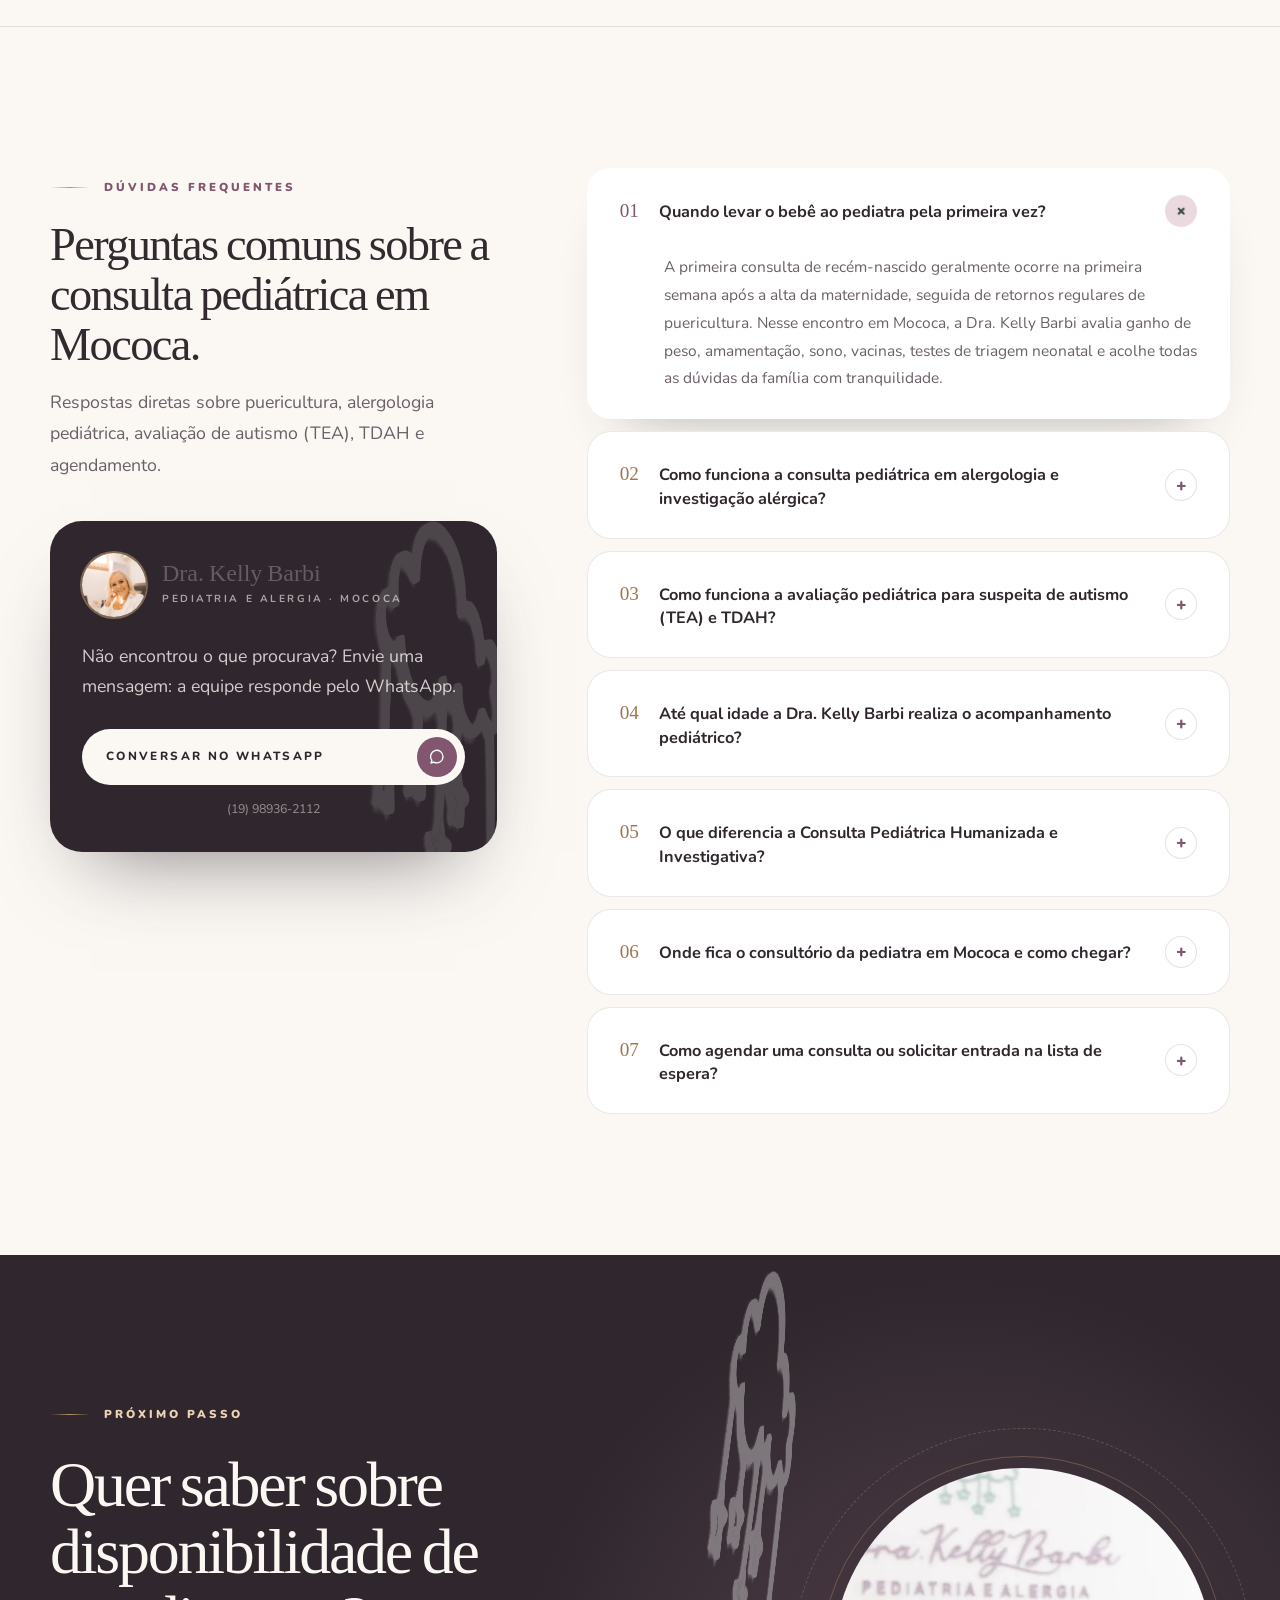
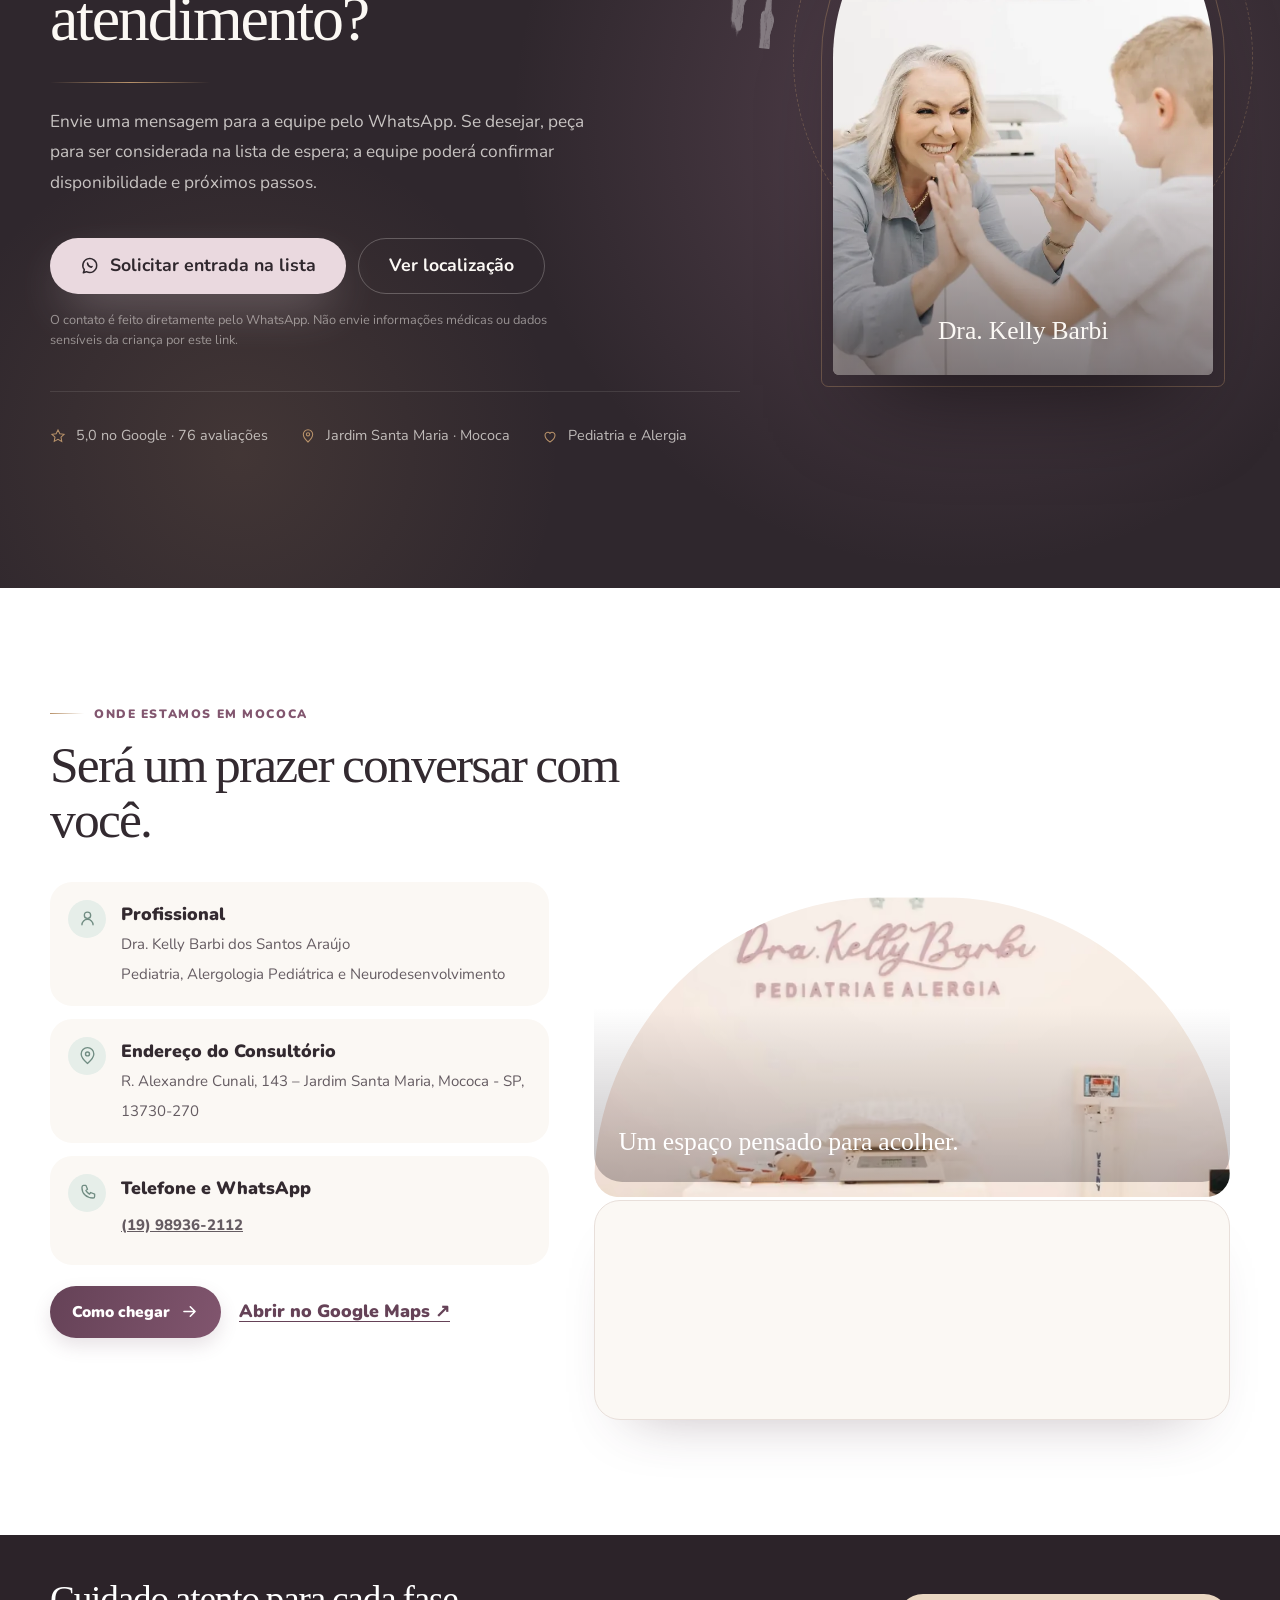
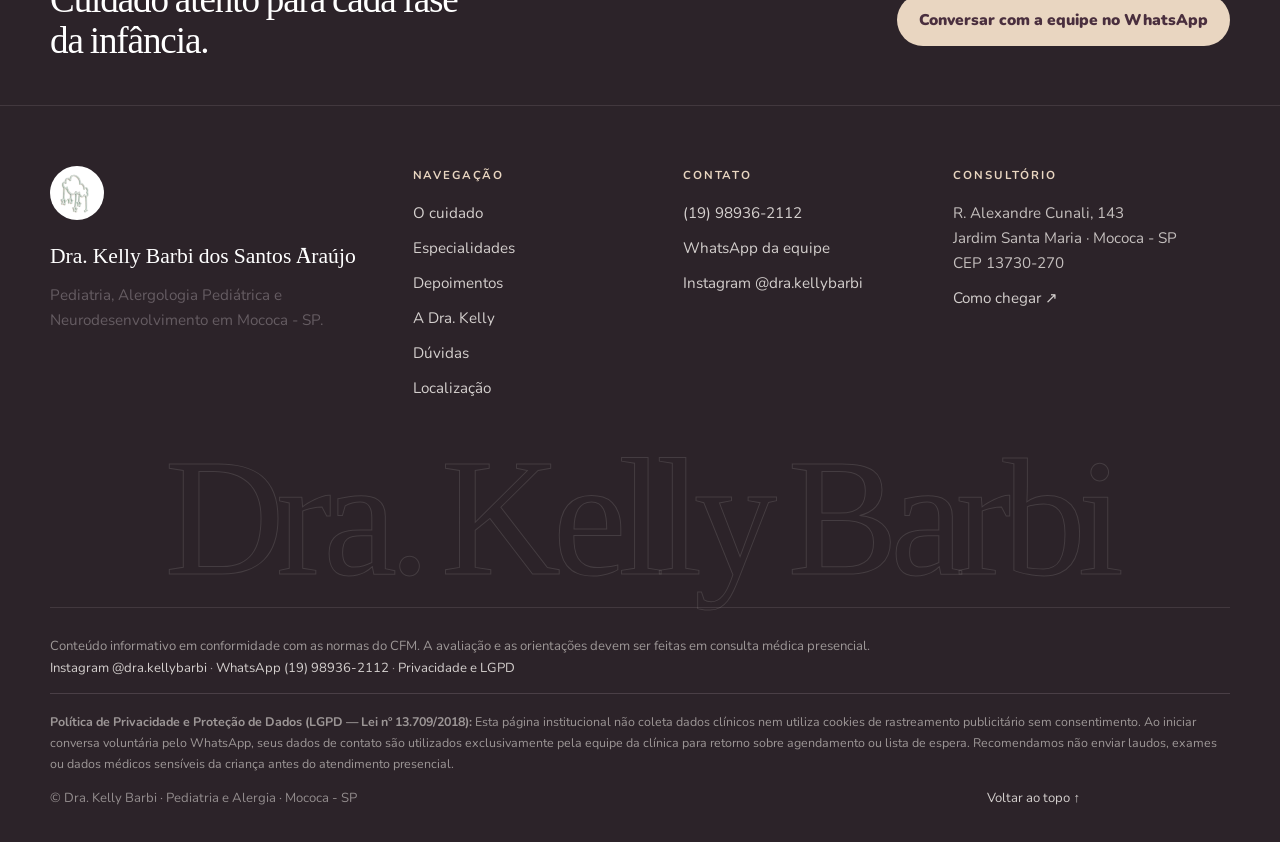
==== commit c0755d50: "feat(seo): domínio definitivo, robots para buscadores e IAs, sitemap e IndexNow - Troca SEU-DOMINIO " ====
--- a/index.html
+++ b/index.html
@@ -16,8 +16,8 @@
   <title>Pediatra em Mococa | Dra. Kelly Barbi — Alergia, TEA e TDAH</title>
   <meta name="description" content="Pediatra em Mococa-SP: Dra. Kelly Barbi. Puericultura, alergologia pediátrica, TEA e TDAH do recém-nascido à adolescência. Agende pelo WhatsApp!">
 
-  <!-- TODO: Substituir https://SEU-DOMINIO.com.br pelo domínio definitivo antes da publicação -->
-  <link rel="canonical" href="https://SEU-DOMINIO.com.br/">
+  <!-- TODO: Substituir https://pediatrakellybarbi.com.br pelo domínio definitivo antes da publicação -->
+  <link rel="canonical" href="https://pediatrakellybarbi.com.br/">
 
   <!-- Favicons completos e Web App Manifest -->
   <link rel="icon" href="favicon.ico" sizes="any">
@@ -35,11 +35,11 @@
   <!-- Open Graph & Twitter Card (1200x630 com logo e identidade da marca) -->
   <meta property="og:type" content="website">
   <meta property="og:locale" content="pt_BR">
-  <meta property="og:url" content="https://SEU-DOMINIO.com.br/">
+  <meta property="og:url" content="https://pediatrakellybarbi.com.br/">
   <meta property="og:title" content="Pediatra em Mococa | Dra. Kelly Barbi — Alergia, TEA e TDAH">
   <meta property="og:description" content="Consultório de Pediatria, Alergologia Pediátrica e acompanhamento do neurodesenvolvimento (TEA e TDAH) em Mococa-SP. Converse com a equipe pelo WhatsApp.">
   <meta property="og:site_name" content="Dra. Kelly Barbi">
-  <meta property="og:image" content="https://SEU-DOMINIO.com.br/assets/og-dra-kelly-barbi-pediatra-mococa.jpg">
+  <meta property="og:image" content="https://pediatrakellybarbi.com.br/assets/og-dra-kelly-barbi-pediatra-mococa.jpg">
   <meta property="og:image:type" content="image/jpeg">
   <meta property="og:image:width" content="1200">
   <meta property="og:image:height" content="630">
@@ -47,7 +47,7 @@
   <meta name="twitter:card" content="summary_large_image">
   <meta name="twitter:title" content="Pediatra em Mococa | Dra. Kelly Barbi — Alergia, TEA e TDAH">
   <meta name="twitter:description" content="Cuidado pediátrico humanizado em Mococa-SP: puericultura, alergologia infantil e acompanhamento de TEA e TDAH. Fale no WhatsApp.">
-  <meta name="twitter:image" content="https://SEU-DOMINIO.com.br/assets/og-dra-kelly-barbi-pediatra-mococa.jpg">
+  <meta name="twitter:image" content="https://pediatrakellybarbi.com.br/assets/og-dra-kelly-barbi-pediatra-mococa.jpg">
   <meta name="twitter:image:alt" content="Dra. Kelly Barbi — Pediatra e Alergologia Pediátrica em Mococa, SP">
 
   <style>
@@ -86,7 +86,7 @@
     @media(max-width:340px){.service-items{grid-template-columns:repeat(2,minmax(0,1fr));gap:11px 8px}.service-item{font-size:.74rem;gap:6px}.service-item .bubble{width:30px;height:30px}.service-strip .wrap{width:calc(100% - 34px)}}
     @media(prefers-reduced-motion:reduce){html{scroll-behavior:auto}*,*::before,*::after{transition:none!important;animation:none!important}.motion-reveal,.motion-reveal.is-visible{opacity:1!important;transform:none!important}.image-reveal,.image-reveal.is-visible,.benefit-photo,.care-image{opacity:1!important;filter:none!important;scale:1!important;clip-path:none!important;translate:none!important;will-change:auto!important}.button,.button:hover,.button:active,.whatsapp-float,.whatsapp-float:hover,.service-card:hover,.review:hover,.about-card:hover,.pill:hover,.contact-row,.service-item .bubble,.brand-mark,.hero-photo:hover,.benefit-photo:hover,.care-image:hover,.about-image:hover,.contact-visual img:hover{transform:none!important;scale:1!important;translate:none!important;will-change:auto!important}}
   </style>
-  <link rel="stylesheet" href="assets/premium.css?v=20261122">
+  <link rel="stylesheet" href="assets/premium.css?v=20261122b">
   <link rel="stylesheet" href="assets/casos.css?v=20261122">
 
   <!-- FASE 4 – Dados Estruturados JSON-LD: Physician + MedicalBusiness/LocalBusiness + FAQPage + BreadcrumbList (sem AggregateRating auto-publicado) -->
@@ -97,37 +97,37 @@
   "@graph": [
     {
       "@type": "WebSite",
-      "@id": "https://SEU-DOMINIO.com.br/#website",
-      "url": "https://SEU-DOMINIO.com.br/",
+      "@id": "https://pediatrakellybarbi.com.br/#website",
+      "url": "https://pediatrakellybarbi.com.br/",
       "name": "Dra. Kelly Barbi — Pediatra em Mococa",
       "inLanguage": "pt-BR",
       "publisher": {
-        "@id": "https://SEU-DOMINIO.com.br/#physician"
+        "@id": "https://pediatrakellybarbi.com.br/#physician"
       }
     },
     {
       "@type": "WebPage",
-      "@id": "https://SEU-DOMINIO.com.br/#webpage",
-      "url": "https://SEU-DOMINIO.com.br/",
+      "@id": "https://pediatrakellybarbi.com.br/#webpage",
+      "url": "https://pediatrakellybarbi.com.br/",
       "name": "Pediatra em Mococa | Dra. Kelly Barbi — Alergia, TEA e TDAH",
       "description": "Pediatra em Mococa-SP: Dra. Kelly Barbi. Puericultura, alergologia pediátrica, TEA e TDAH do recém-nascido à adolescência.",
       "inLanguage": "pt-BR",
       "isPartOf": {
-        "@id": "https://SEU-DOMINIO.com.br/#website"
+        "@id": "https://pediatrakellybarbi.com.br/#website"
       },
       "about": {
-        "@id": "https://SEU-DOMINIO.com.br/#physician"
+        "@id": "https://pediatrakellybarbi.com.br/#physician"
       },
       "primaryImageOfPage": {
         "@type": "ImageObject",
-        "url": "https://SEU-DOMINIO.com.br/assets/hero-dra-kelly-barbi-1920.webp",
+        "url": "https://pediatrakellybarbi.com.br/assets/hero-dra-kelly-barbi-1920.webp",
         "width": 1920,
         "height": 1072
       },
       "breadcrumb": {
-        "@id": "https://SEU-DOMINIO.com.br/#breadcrumb"
+        "@id": "https://pediatrakellybarbi.com.br/#breadcrumb"
       },
-      "dateModified": "2026-11-22"
+      "dateModified": "2026-11-24"
     },
     {
       "@type": [
@@ -135,18 +135,18 @@
         "MedicalBusiness",
         "LocalBusiness"
       ],
-      "@id": "https://SEU-DOMINIO.com.br/#physician",
+      "@id": "https://pediatrakellybarbi.com.br/#physician",
       "name": "Dra. Kelly Barbi dos Santos Araújo",
       "alternateName": "Dra. Kelly Barbi — Pediatra em Mococa",
       "description": "Consultório de Pediatria, Alergologia Pediátrica e acompanhamento de Transtornos do Neurodesenvolvimento (TDAH e TEA) em Mococa - SP, do recém-nascido à adolescência.",
-      "url": "https://SEU-DOMINIO.com.br/",
+      "url": "https://pediatrakellybarbi.com.br/",
       "telephone": "+55-19-98936-2112",
       "image": [
-        "https://SEU-DOMINIO.com.br/assets/hero-dra-kelly-barbi-1920.webp",
-        "https://SEU-DOMINIO.com.br/assets/og-dra-kelly-barbi-pediatra-mococa.jpg",
-        "https://SEU-DOMINIO.com.br/assets/kb-sobre-principal-1066.webp"
+        "https://pediatrakellybarbi.com.br/assets/hero-dra-kelly-barbi-1920.webp",
+        "https://pediatrakellybarbi.com.br/assets/og-dra-kelly-barbi-pediatra-mococa.jpg",
+        "https://pediatrakellybarbi.com.br/assets/kb-sobre-principal-1066.webp"
       ],
-      "logo": "https://SEU-DOMINIO.com.br/assets/logo-mark.png",
+      "logo": "https://pediatrakellybarbi.com.br/assets/logo-mark.png",
       "medicalSpecialty": "Pediatric",
       "address": {
         "@type": "PostalAddress",
@@ -215,7 +215,7 @@
       "sameAs": [
         "https://www.instagram.com/dra.kellybarbi/"
       ],
-          "knowsAbout": [
+      "knowsAbout": [
         "Pediatria",
         "Puericultura",
         "Consulta de recém-nascido",
@@ -239,19 +239,19 @@
     },
     {
       "@type": "BreadcrumbList",
-      "@id": "https://SEU-DOMINIO.com.br/#breadcrumb",
+      "@id": "https://pediatrakellybarbi.com.br/#breadcrumb",
       "itemListElement": [
         {
           "@type": "ListItem",
           "position": 1,
           "name": "Início — Pediatra em Mococa",
-          "item": "https://SEU-DOMINIO.com.br/"
+          "item": "https://pediatrakellybarbi.com.br/"
         }
       ]
     },
     {
       "@type": "FAQPage",
-      "@id": "https://SEU-DOMINIO.com.br/#faq",
+      "@id": "https://pediatrakellybarbi.com.br/#faq",
       "mainEntity": [
         {
           "@type": "Question",
@@ -311,7 +311,7 @@
         }
       ],
       "isPartOf": {
-        "@id": "https://SEU-DOMINIO.com.br/#webpage"
+        "@id": "https://pediatrakellybarbi.com.br/#webpage"
       }
     }
   ]
@@ -334,9 +334,27 @@
         <a href="#perguntas-frequentes">Dúvidas</a>
         <a class="button button-primary" href="https://wa.me/5519989362112?text=Ol%C3%A1%2C%20encontrei%20o%20site%20da%20Dra.%20Kelly%20Barbi%20e%20gostaria%20de%20conversar%20sobre%20uma%20consulta%20pedi%C3%A1trica%20em%20Mococa." target="_blank" rel="noopener" data-cta-context="whatsapp_topo">Falar no WhatsApp</a>
       </nav>
+      <button class="kb-burger" type="button" aria-expanded="false" aria-controls="kb-menu" aria-label="Abrir menu"><span></span><span></span></button>
     </div>
     <div class="scroll-progress" aria-hidden="true"></div>
   </header>
+  <div class="kb-menu" id="kb-menu" aria-label="Menu" hidden>
+    <nav aria-label="Menu do celular">
+      <ul class="kb-menu-links">
+        <li style="--i:0"><a href="#cuidado"><span>01</span>O cuidado</a></li>
+        <li style="--i:1"><a href="#atendimento"><span>02</span>Especialidades</a></li>
+        <li style="--i:2"><a href="#depoimentos"><span>03</span>Depoimentos</a></li>
+        <li style="--i:3"><a href="#sobre"><span>04</span>A Dra. Kelly</a></li>
+        <li style="--i:4"><a href="#perguntas-frequentes"><span>05</span>Dúvidas</a></li>
+        <li style="--i:5"><a href="#contato"><span>06</span>Como chegar</a></li>
+      </ul>
+    </nav>
+    <div class="kb-menu-pe">
+      <a class="kb-menu-wa" href="https://wa.me/5519989362112?text=Ol%C3%A1%2C%20encontrei%20o%20site%20da%20Dra.%20Kelly%20Barbi%20e%20gostaria%20de%20conversar%20sobre%20uma%20consulta%20pedi%C3%A1trica%20em%20Mococa." target="_blank" rel="noopener" data-cta-context="whatsapp_menu">Falar no WhatsApp<span aria-hidden="true"><svg viewBox="0 0 24 24" fill="none" stroke="currentColor" stroke-width="2" stroke-linecap="round" stroke-linejoin="round"><path d="M7 17L17 7M8 7h9v9"/></svg></span></a>
+      <p>R. Alexandre Cunali, 143 · Jardim Santa Maria · Mococa - SP</p>
+      <p><a href="tel:+5519989362112">(19) 98936-2112</a> · <a href="https://www.instagram.com/dra.kellybarbi/" target="_blank" rel="noopener">@dra.kellybarbi</a></p>
+    </div>
+  </div>
 
   <main>
     <section class="hero" id="inicio">
@@ -361,7 +379,7 @@
           <picture>
             <source type="image/avif" srcset="assets/pediatra-em-mococa-dra-kelly-barbi-480w.avif 480w, assets/pediatra-em-mococa-dra-kelly-barbi-768w.avif 768w, assets/pediatra-em-mococa-dra-kelly-barbi-1066w.avif 1066w" sizes="(max-width: 600px) 270px, (max-width: 900px) 480px, 435px">
             <source type="image/webp" srcset="assets/pediatra-em-mococa-dra-kelly-barbi-480w.webp 480w, assets/pediatra-em-mococa-dra-kelly-barbi-768w.webp 768w, assets/pediatra-em-mococa-dra-kelly-barbi-1066w.webp 1066w" sizes="(max-width: 600px) 270px, (max-width: 900px) 480px, 435px">
-            <img class="hero-photo" src="assets/pediatra-em-mococa-dra-kelly-barbi.webp" alt="Dra. Kelly Barbi sorrindo em seu consultório de pediatria em Mococa" width="1066" height="1600" fetchpriority="high" decoding="sync">
+            <img class="hero-photo" src="assets/pediatra-em-mococa-dra-kelly-barbi.webp" alt="Dra. Kelly Barbi sorrindo em seu consultório de pediatria em Mococa" width="1066" height="1600" decoding="async">
           </picture>
           <svg class="star-doodle" viewBox="0 0 100 88" fill="none" aria-hidden="true"><path d="M50 4 60 34l32 2-25 19 9 30-26-18-27 18 10-30L7 36l32-2L50 4Z" stroke="currentColor" stroke-width="2.5" stroke-linejoin="round"/><circle cx="51" cy="49" r="6" fill="#ead9df"/></svg>
           <div class="dots" aria-hidden="true"></div>
@@ -813,7 +831,7 @@
   </script>
   -->
   <script src="assets/main.js?v=20261122" defer></script>
-  <script src="assets/premium.js?v=20261122" defer></script>
+  <script src="assets/premium.js?v=20261122b" defer></script>
   <script src="assets/casos.js?v=20261122" defer></script>
 </body>
 </html>
--- a/assets/premium.css
+++ b/assets/premium.css
@@ -605,3 +605,44 @@
   .kb-sobre-sec { width: 34%; max-width: 200px; right: 20px; bottom: -36px; transform: rotate(-4deg) }
 }
 .kb-sobre-sec img, .kb-sobre-sec picture { display: block; width: 100%; height: auto }
+
+/* ===== MENU DO CELULAR ===== */
+.kb-burger { display: none; position: relative; width: 46px; height: 46px; border: 1px solid rgba(130, 86, 111, .18); border-radius: 50%; background: rgba(251, 248, 244, .75); backdrop-filter: blur(10px); -webkit-backdrop-filter: blur(10px); cursor: pointer; flex: none }
+.kb-burger span { position: absolute; left: 14px; right: 14px; height: 1.6px; border-radius: 2px; background: #2f272d; transition: transform .5s cubic-bezier(.22, 1, .36, 1), top .5s cubic-bezier(.22, 1, .36, 1) }
+.kb-burger span:first-child { top: 18px }
+.kb-burger span:last-child { top: 26px }
+.kb-burger[aria-expanded="true"] span:first-child { top: 22px; transform: rotate(45deg) }
+.kb-burger[aria-expanded="true"] span:last-child { top: 22px; transform: rotate(-45deg) }
+.kb-burger:focus-visible { outline: 2px solid var(--plum); outline-offset: 3px }
+.kb-menu { position: fixed; inset: 0; z-index: 19; display: flex; flex-direction: column; justify-content: space-between; padding: calc(var(--kb-head, 68px) + 28px) 24px max(28px, env(safe-area-inset-bottom)); background: #fbf8f4; overflow-y: auto; clip-path: circle(0 at calc(100% - 41px) 34px); transition: clip-path .7s cubic-bezier(.22, 1, .36, 1), visibility 0s linear .7s; visibility: hidden }
+.kb-menu[hidden] { display: none }
+.kb-menu.is-open { clip-path: circle(150% at calc(100% - 41px) 34px); visibility: visible; transition: clip-path .8s cubic-bezier(.22, 1, .36, 1), visibility 0s }
+.kb-menu::before { content: ""; position: absolute; right: -120px; bottom: 80px; width: 360px; height: 360px; border-radius: 50%; background: radial-gradient(circle, rgba(234, 217, 223, .8), transparent 70%); pointer-events: none }
+.kb-menu-links { position: relative; list-style: none; margin: 0; padding: 0 }
+.kb-menu-links li { border-bottom: 1px solid rgba(47, 39, 45, .08); opacity: 0; transform: translateY(18px); transition: opacity .5s ease, transform .6s cubic-bezier(.22, 1, .36, 1) }
+.kb-menu.is-open .kb-menu-links li { opacity: 1; transform: none; transition-delay: calc(.18s + var(--i) * 60ms) }
+.kb-menu-links a { display: flex; align-items: baseline; gap: 16px; padding: 16px 0; font-family: Fraunces, serif; font-weight: 300; font-size: clamp(1.9rem, 1.4rem + 2.4vw, 2.4rem); line-height: 1.1; letter-spacing: -.02em; color: #2f272d; text-decoration: none }
+.kb-menu-links a span { font-family: Nunito, sans-serif; font-size: .72rem; font-weight: 800; letter-spacing: .12em; color: var(--gold) }
+.kb-menu-links a:active, .kb-menu-links a:hover { color: var(--plum) }
+.kb-menu-pe { position: relative; margin-top: 32px; opacity: 0; transition: opacity .5s ease }
+.kb-menu.is-open .kb-menu-pe { opacity: 1; transition-delay: .55s }
+.kb-menu-wa { display: flex; align-items: center; justify-content: space-between; padding: 8px 8px 8px 24px; border-radius: 999px; background: var(--plum); color: #fff; font-weight: 700; text-decoration: none }
+.kb-menu-wa span { display: grid; place-items: center; width: 42px; height: 42px; border-radius: 50%; background: rgba(255, 255, 255, .16) }
+.kb-menu-wa svg { width: 18px; height: 18px }
+.kb-menu-pe p { margin: 14px 0 0; font-size: .86rem; line-height: 1.6; color: #6b6068 }
+.kb-menu-pe p a { color: var(--plum); text-decoration: none; font-weight: 700 }
+html.kb-menu-open, html.kb-menu-open body { overflow: hidden }
+html.kb-menu-open .topbar { background: #fbf8f4 !important; box-shadow: none !important; border-bottom-color: transparent !important }
+html.kb-menu-open .whatsapp-float { opacity: 0; pointer-events: none }
+@media (max-width: 900px) {
+  .kb-burger { display: block }
+  .nav-links { margin-left: auto }
+}
+@media (max-width: 520px) {
+  .nav-links .button { display: none }
+}
+@media (min-width: 901px) { .kb-menu { display: none !important } }
+@media (prefers-reduced-motion: reduce) {
+  .kb-menu, .kb-menu.is-open { transition: none; clip-path: none }
+  .kb-menu-links li, .kb-menu-pe { opacity: 1; transform: none; transition: none }
+}
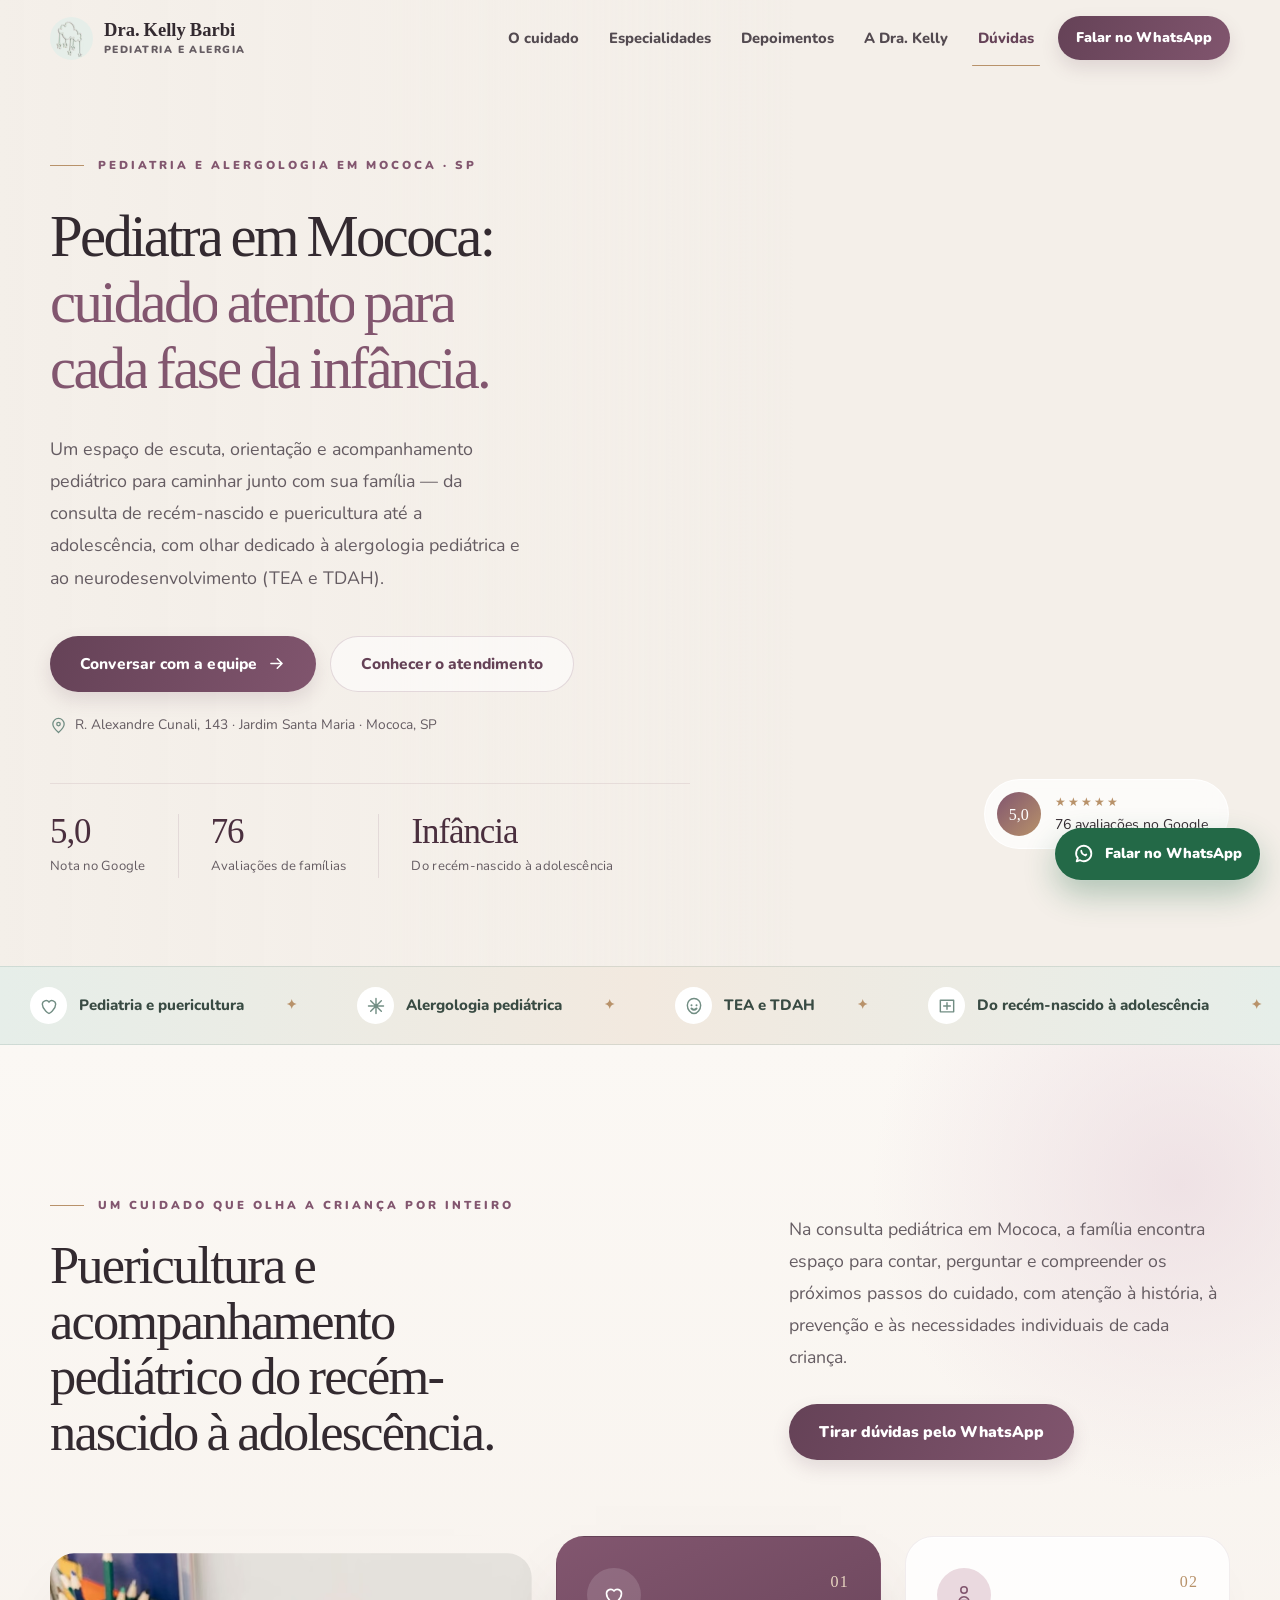
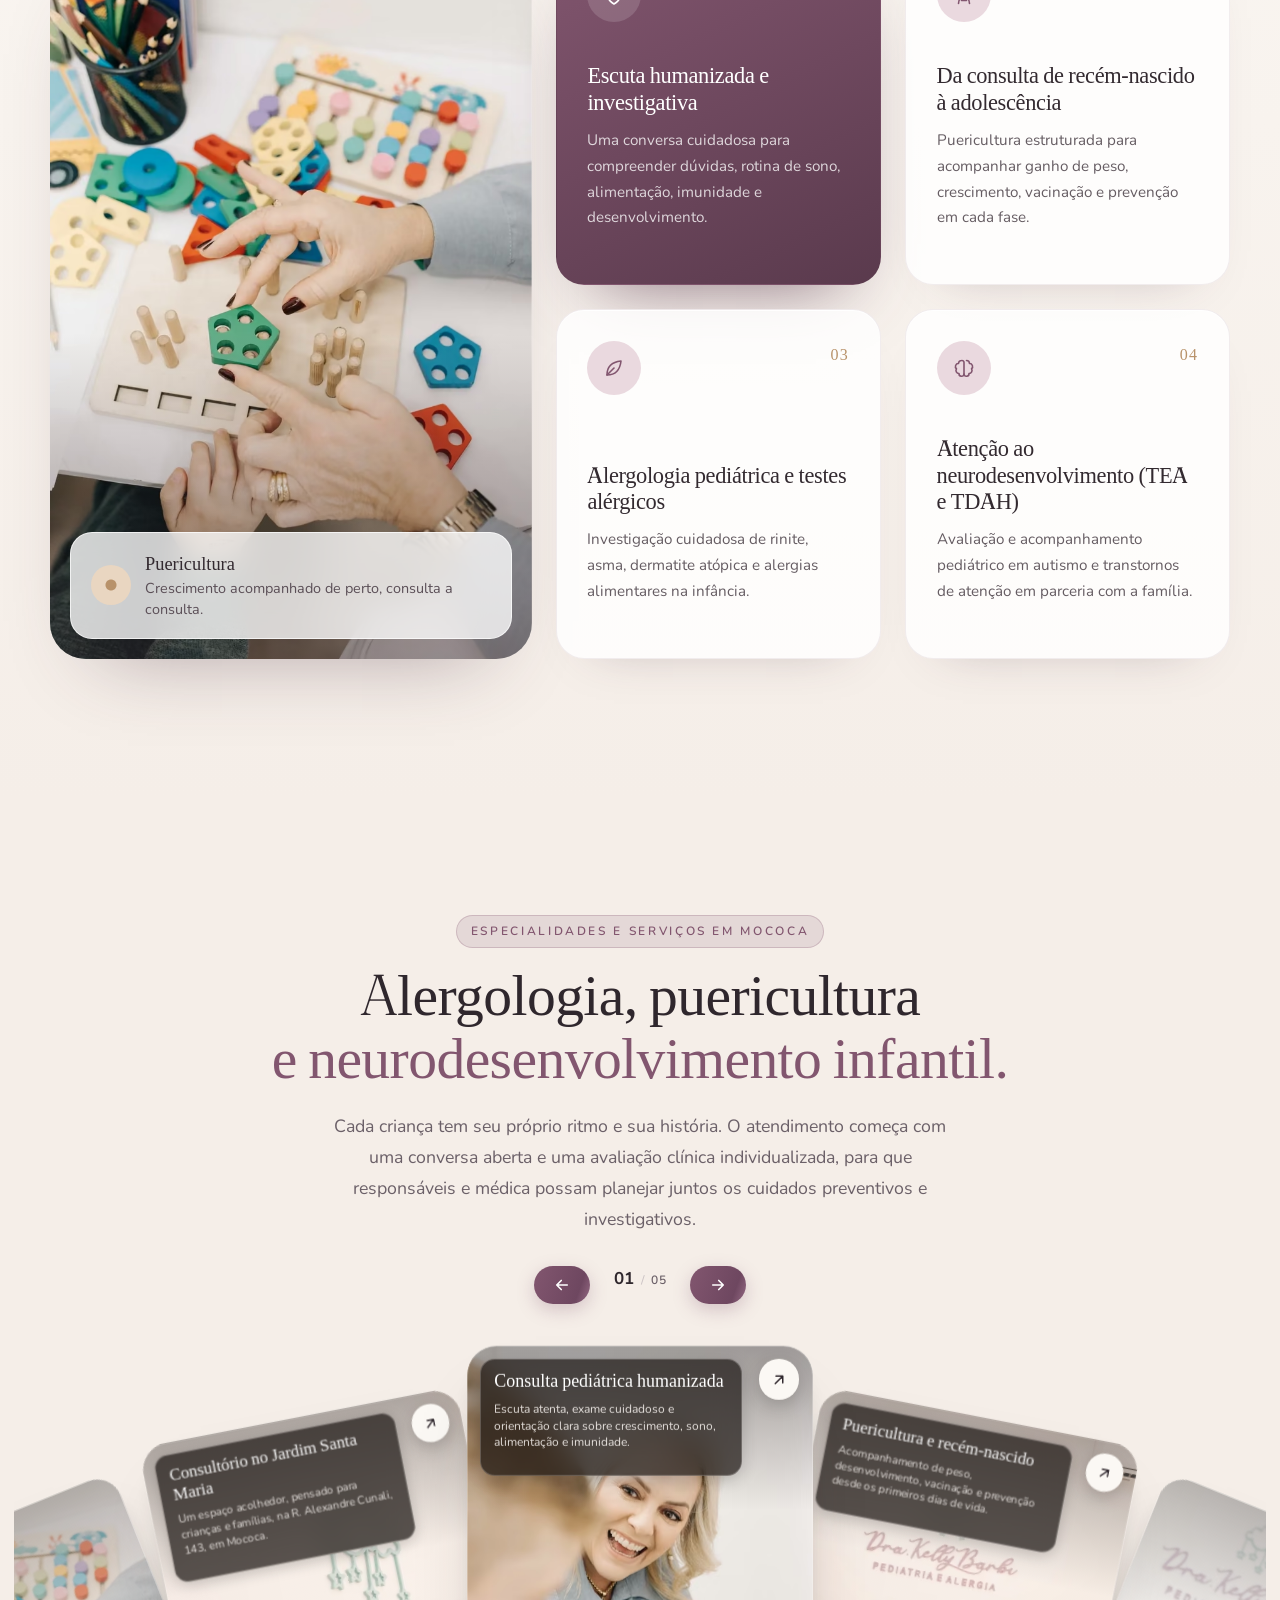
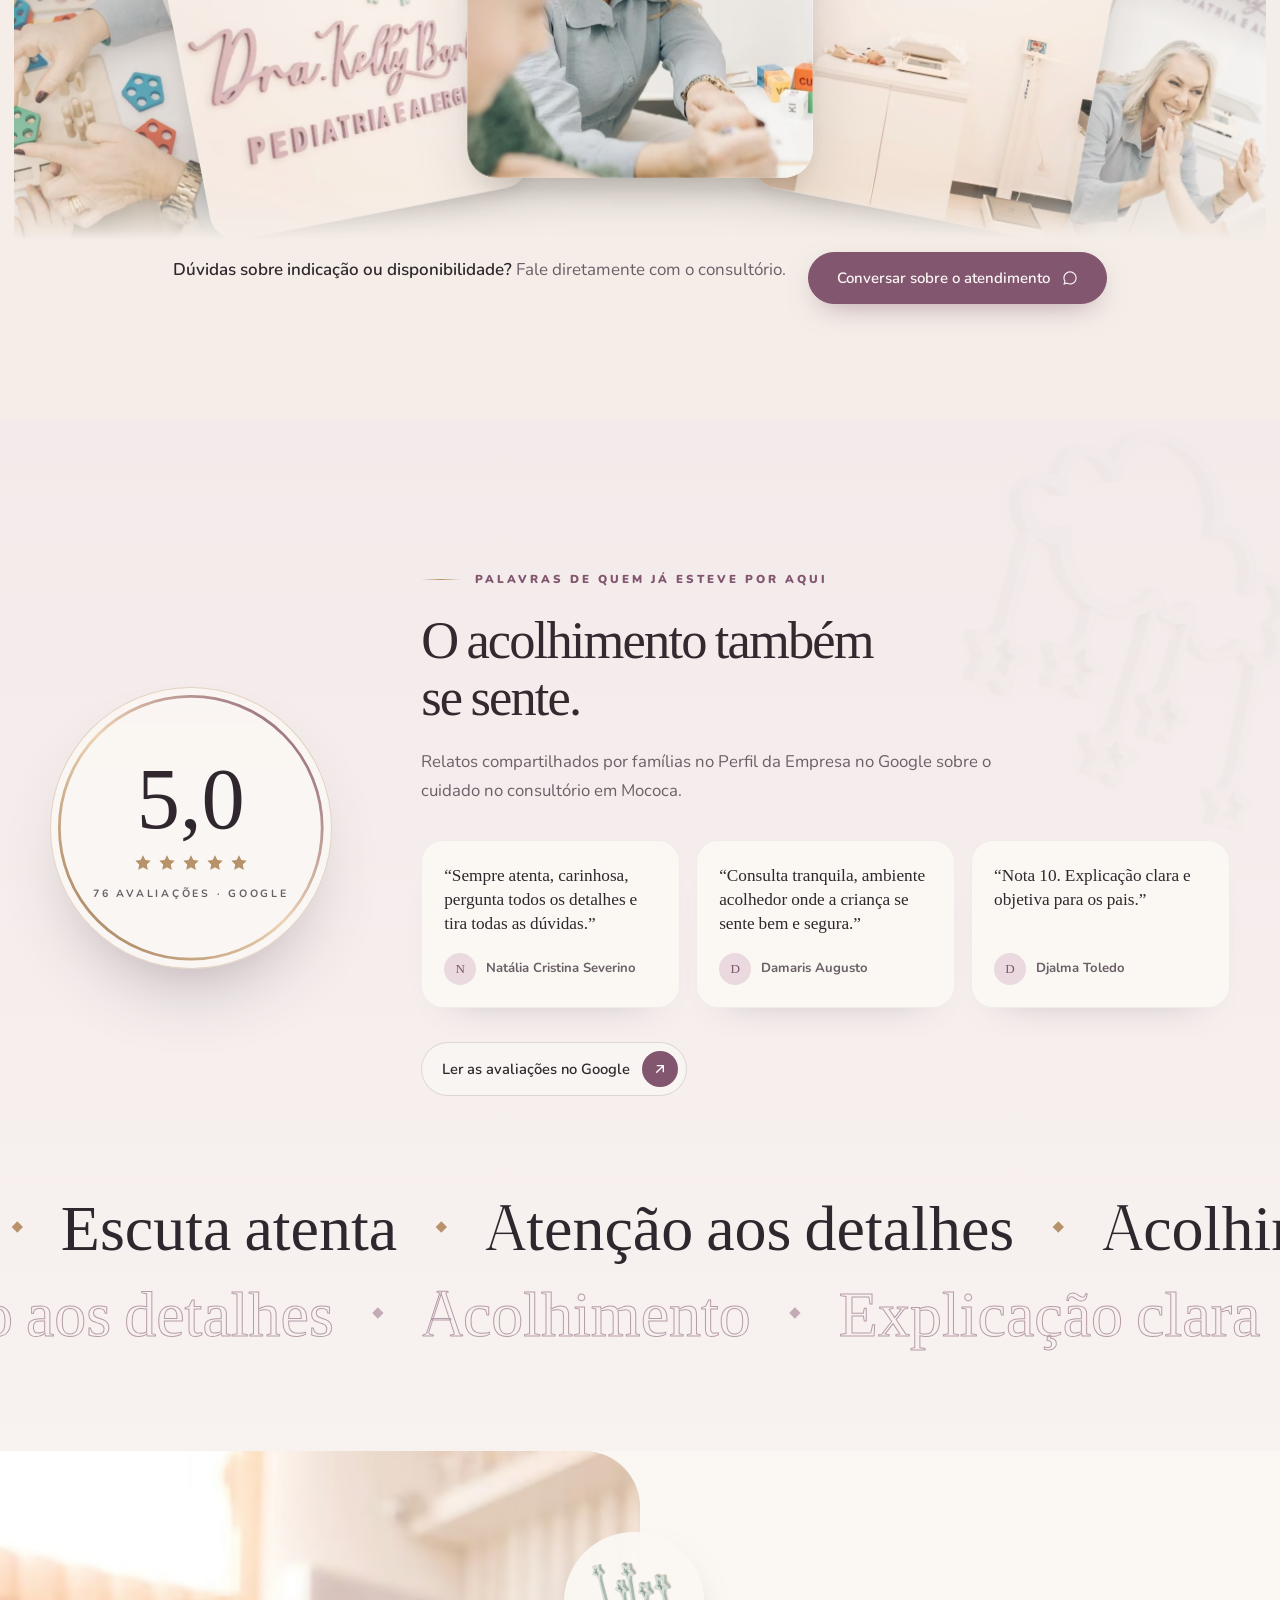
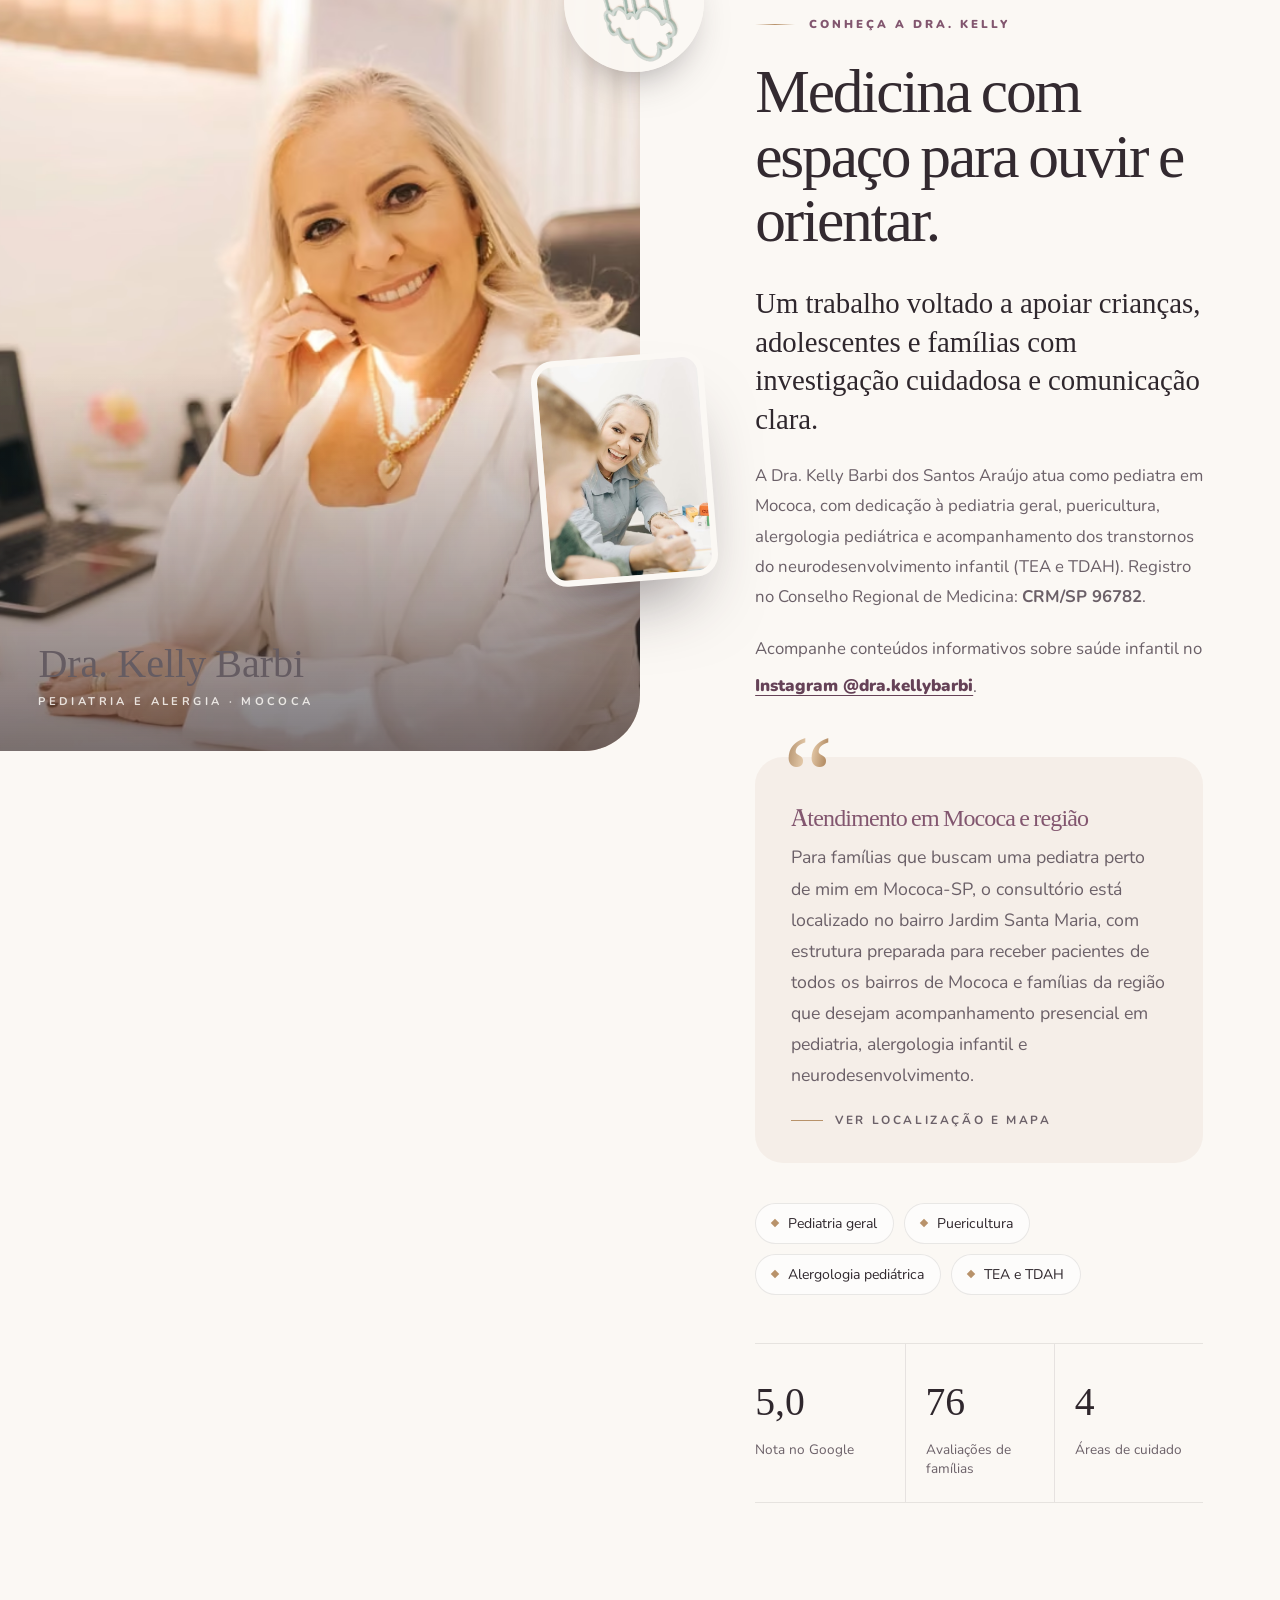
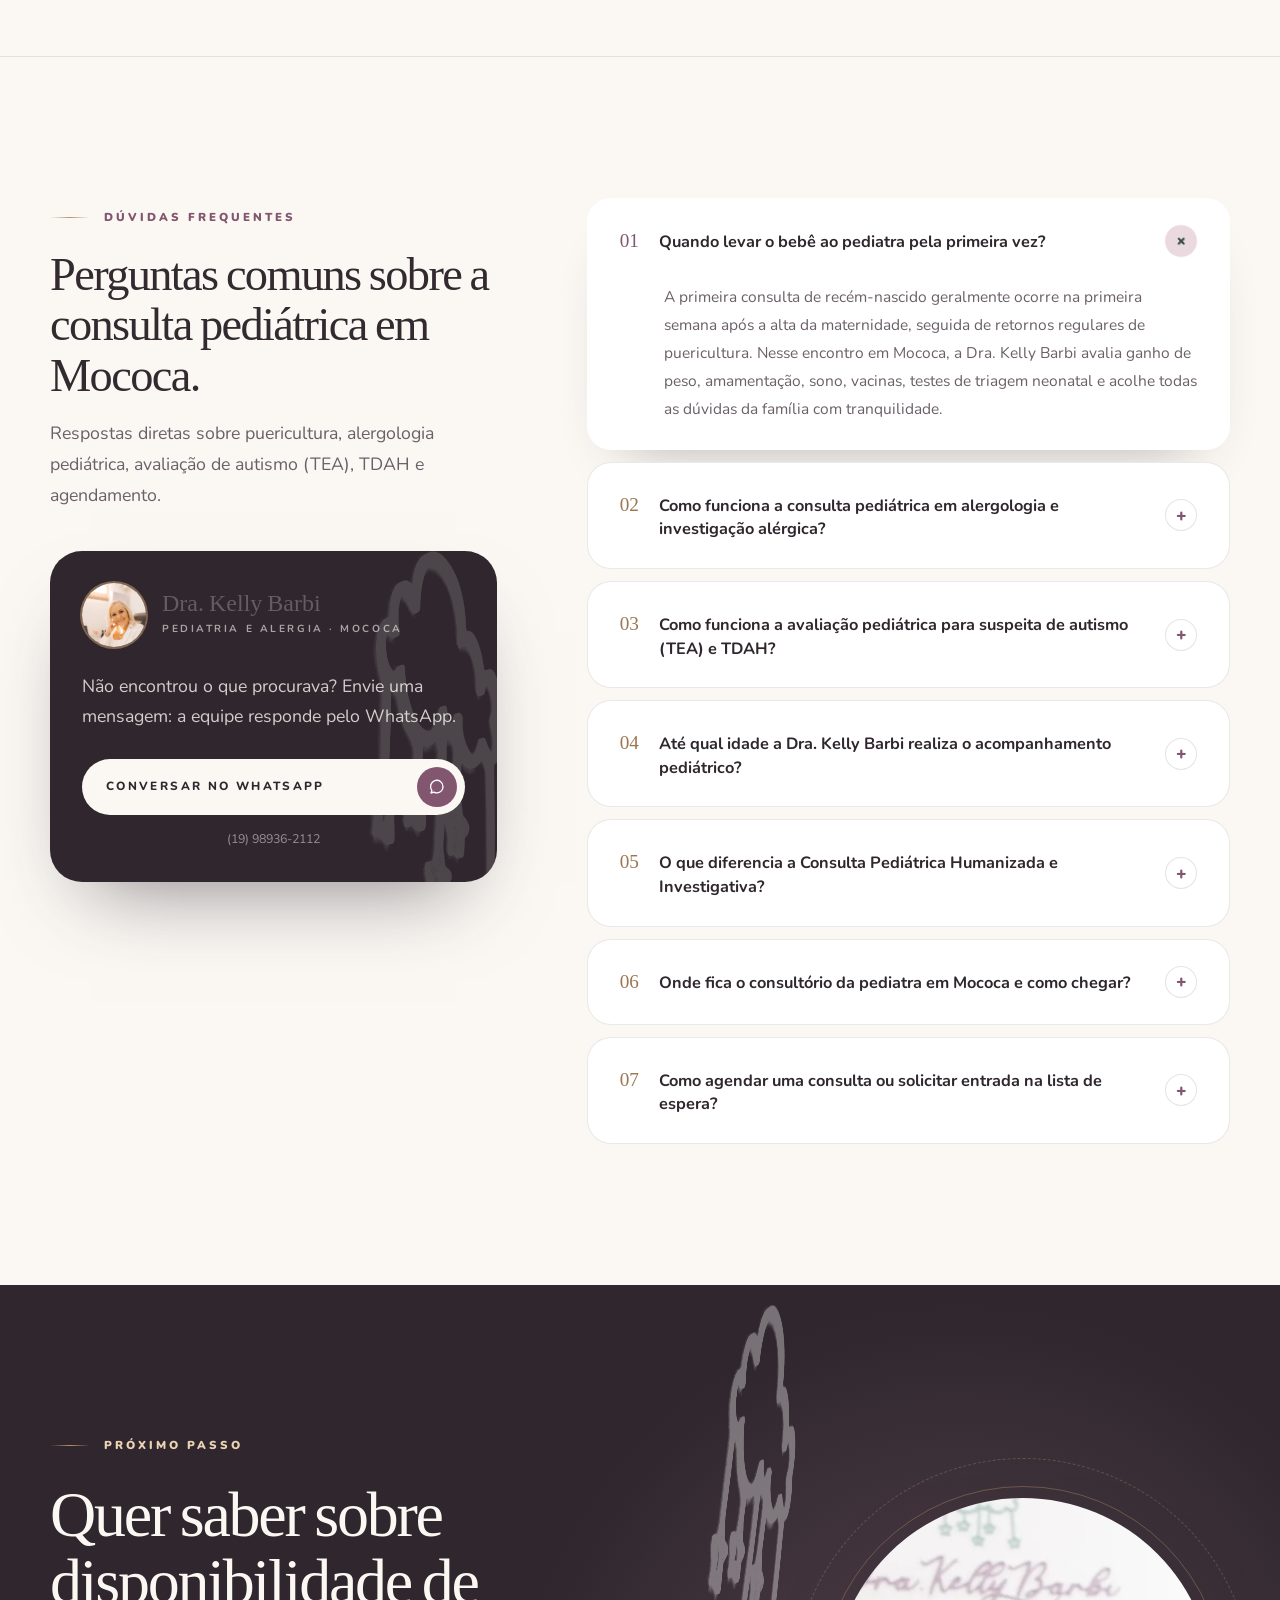
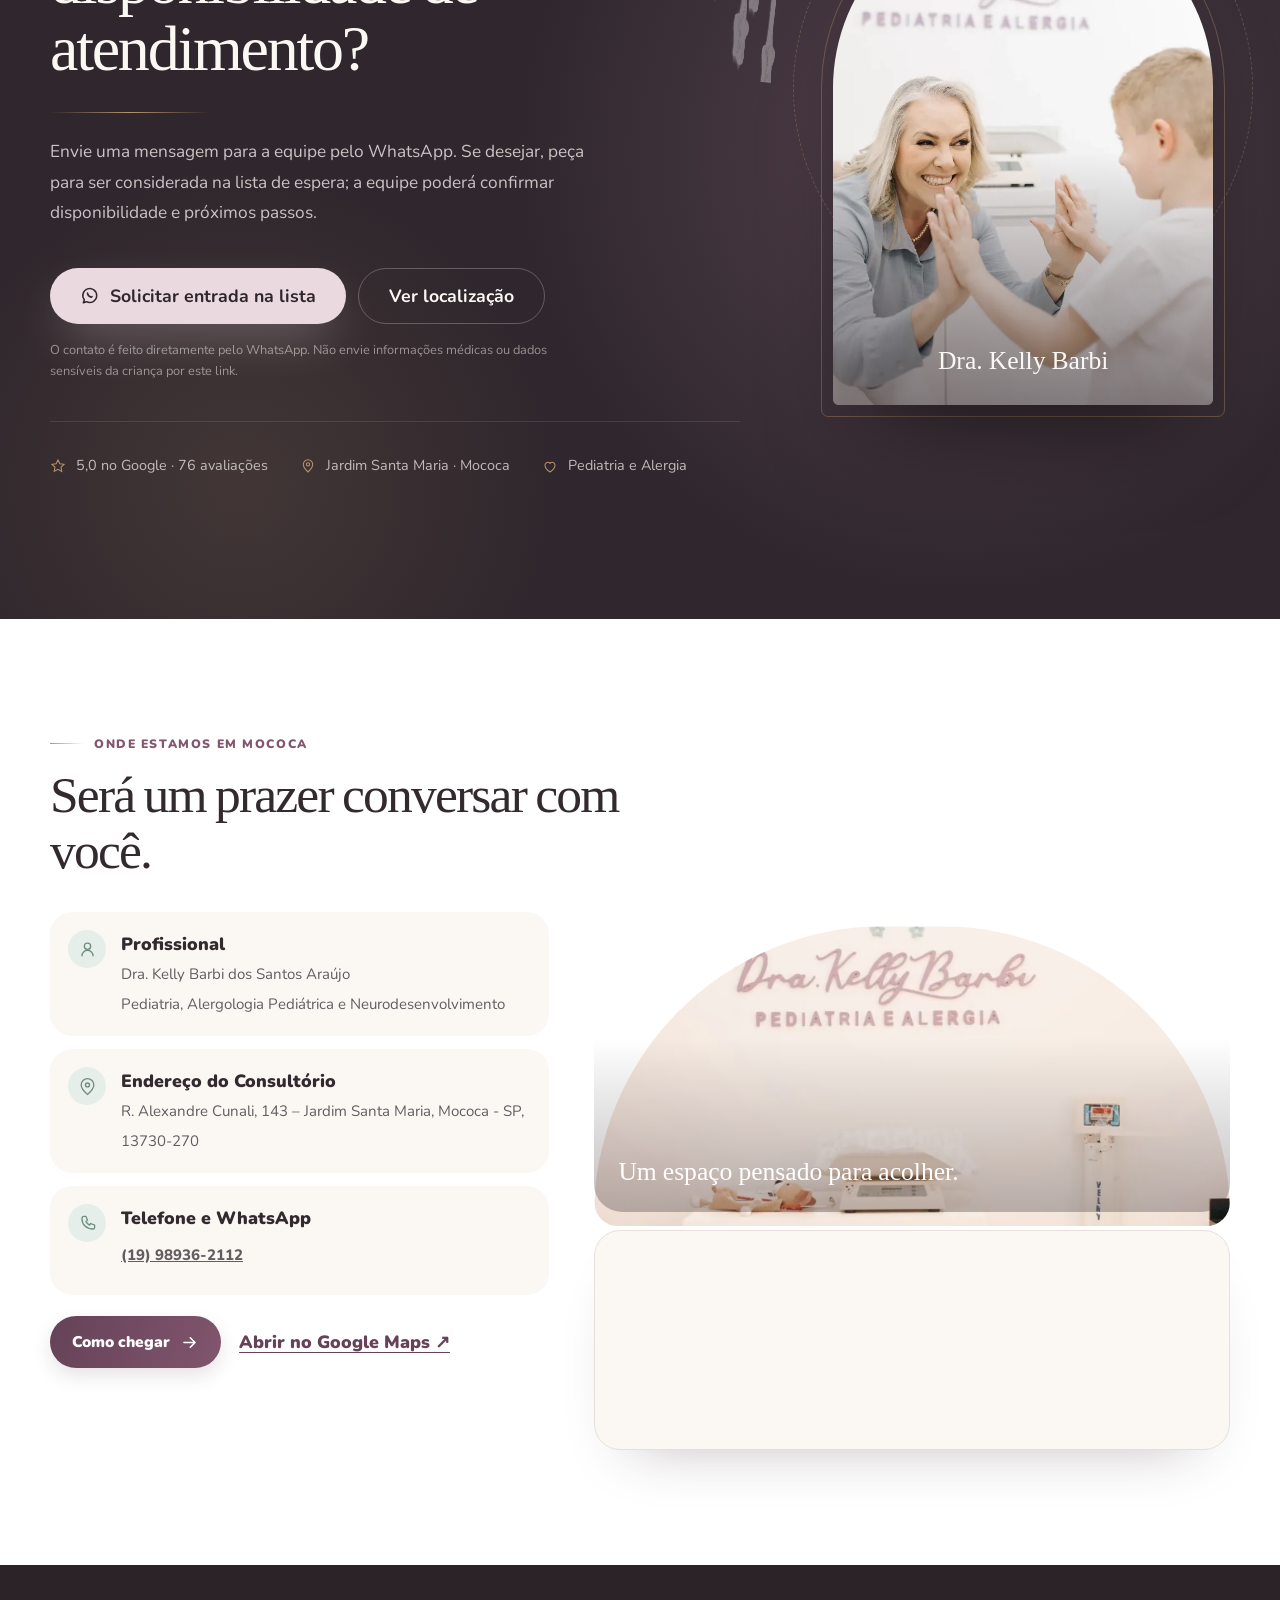
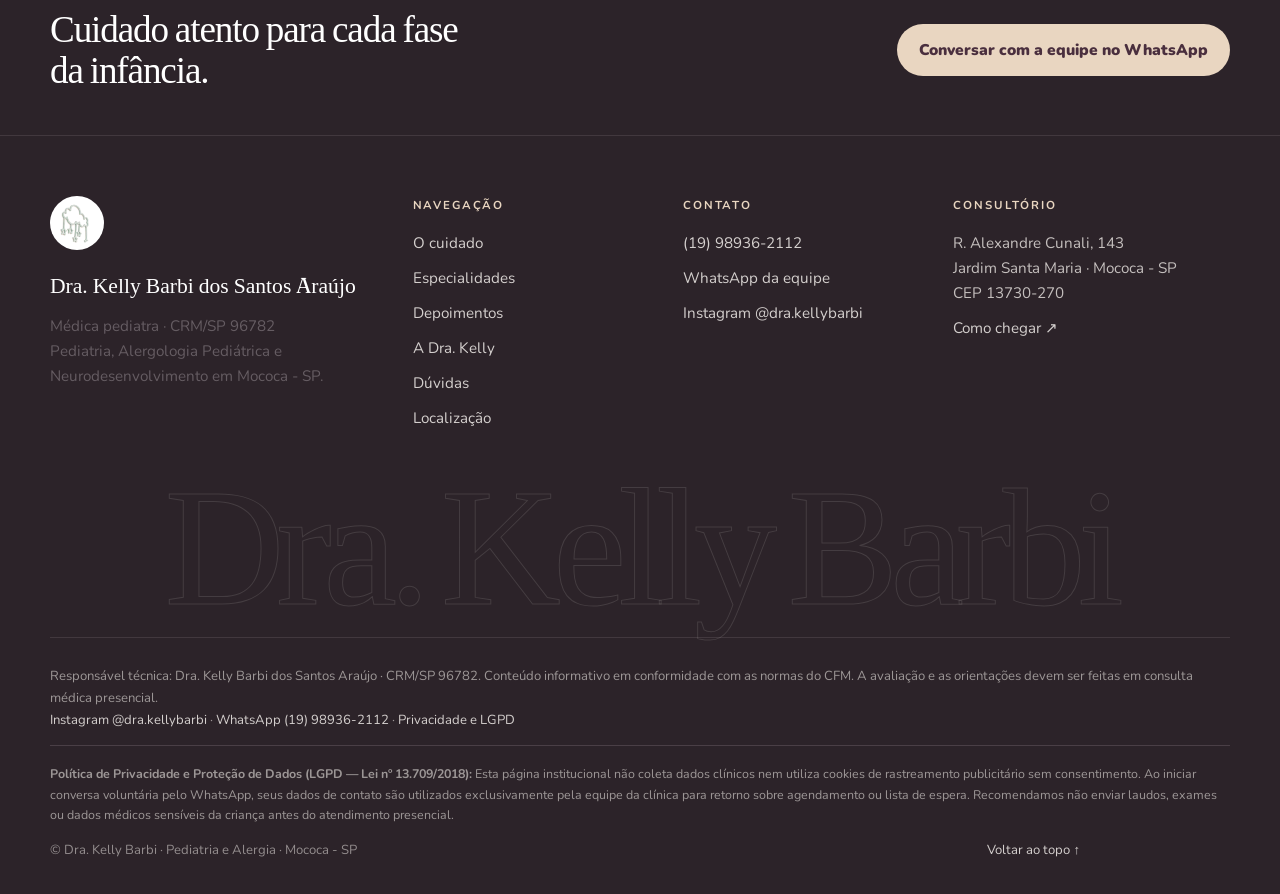
==== commit 8822d50a: "feat(seo): CRM/SP 96782 no site, no schema e no llms.txt Co-Authored-By: Claude Opus 5.5 <noreply@an" ====
--- a/index.html
+++ b/index.html
@@ -90,7 +90,7 @@
   <link rel="stylesheet" href="assets/casos.css?v=20261122">
 
   <!-- FASE 4 – Dados Estruturados JSON-LD: Physician + MedicalBusiness/LocalBusiness + FAQPage + BreadcrumbList (sem AggregateRating auto-publicado) -->
-  <!-- TODO: Confirmar horário exato de funcionamento e número de CRM-SP/RQE para inclusão opcional -->
+  <!-- TODO: Confirmar horário exato de funcionamento -->
   <script type="application/ld+json">
 {
   "@context": "https://schema.org",
@@ -147,6 +147,11 @@
         "https://pediatrakellybarbi.com.br/assets/kb-sobre-principal-1066.webp"
       ],
       "logo": "https://pediatrakellybarbi.com.br/assets/logo-mark.png",
+      "identifier": {
+        "@type": "PropertyValue",
+        "propertyID": "CRM/SP",
+        "value": "96782"
+      },
       "medicalSpecialty": "Pediatric",
       "address": {
         "@type": "PostalAddress",
@@ -596,10 +601,9 @@
         <div class="kb-sobre-texto">
           <div class="kb-sobre-in">
             <span class="eyebrow">Conheça a Dra. Kelly</span>
-            <!-- TODO: Confirmar número do CRM-SP e RQE da Dra. Kelly Barbi dos Santos Araújo para exibição institucional -->
             <h2 class="kb-blur">Medicina com espaço para ouvir e orientar.</h2>
             <p class="kb-sobre-lead">Um trabalho voltado a apoiar crianças, adolescentes e famílias com investigação cuidadosa e comunicação clara.</p>
-            <p>A Dra. Kelly Barbi dos Santos Araújo atua como pediatra em Mococa, com dedicação à pediatria geral, puericultura, alergologia pediátrica e acompanhamento dos transtornos do neurodesenvolvimento infantil (TEA e TDAH).</p>
+            <p>A Dra. Kelly Barbi dos Santos Araújo atua como pediatra em Mococa, com dedicação à pediatria geral, puericultura, alergologia pediátrica e acompanhamento dos transtornos do neurodesenvolvimento infantil (TEA e TDAH). Registro no Conselho Regional de Medicina: <strong>CRM/SP 96782</strong>.</p>
             <p>Acompanhe conteúdos informativos sobre saúde infantil no <a class="social" href="https://www.instagram.com/dra.kellybarbi/" target="_blank" rel="noopener">Instagram @dra.kellybarbi</a>.</p>
             <!-- TODO: Confirmar com a clínica quais cidades vizinhas (ex.: São José do Rio Pardo, Casa Branca, Arceburgo, Guaranésia, Monte Santo de Minas, Tapiratiba) devem ser listadas nominalmente -->
             <figure class="kb-sobre-card" id="atendimento-mococa-regiao">
@@ -773,7 +777,7 @@
       <div class="kb-footer-col kb-footer-brand-col">
         <img class="kb-footer-logo" src="assets/logo-dra-kelly-barbi-pediatra-mococa-124w.webp" alt="" width="62" height="62" loading="lazy">
         <div class="footer-brand">Dra. Kelly Barbi dos Santos Araújo</div>
-        <p>Pediatria, Alergologia Pediátrica e Neurodesenvolvimento em Mococa - SP.</p>
+        <p>Médica pediatra · CRM/SP 96782<br>Pediatria, Alergologia Pediátrica e Neurodesenvolvimento em Mococa - SP.</p>
       </div>
       <nav class="kb-footer-col" aria-label="Rodapé">
         <strong>Navegação</strong>
@@ -799,7 +803,7 @@
     <div class="kb-footer-mark" aria-hidden="true">Dra. Kelly Barbi</div>
     <div class="wrap kb-footer-legal">
       <p>
-        Conteúdo informativo em conformidade com as normas do CFM. A avaliação e as orientações devem ser feitas em consulta médica presencial.<br>
+        Responsável técnica: Dra. Kelly Barbi dos Santos Araújo · CRM/SP 96782. Conteúdo informativo em conformidade com as normas do CFM. A avaliação e as orientações devem ser feitas em consulta médica presencial.<br>
         <a href="https://www.instagram.com/dra.kellybarbi/" target="_blank" rel="noopener">Instagram @dra.kellybarbi</a> ·
         <a href="https://wa.me/5519989362112?text=Ol%C3%A1%2C%20vim%20pelo%20site%20da%20Dra.%20Kelly%20Barbi%20e%20gostaria%20de%20informa%C3%A7%C3%B5es." target="_blank" rel="noopener" data-cta-context="whatsapp_rodape">WhatsApp (19) 98936-2112</a> ·
         <a href="#privacidade">Privacidade e LGPD</a>
